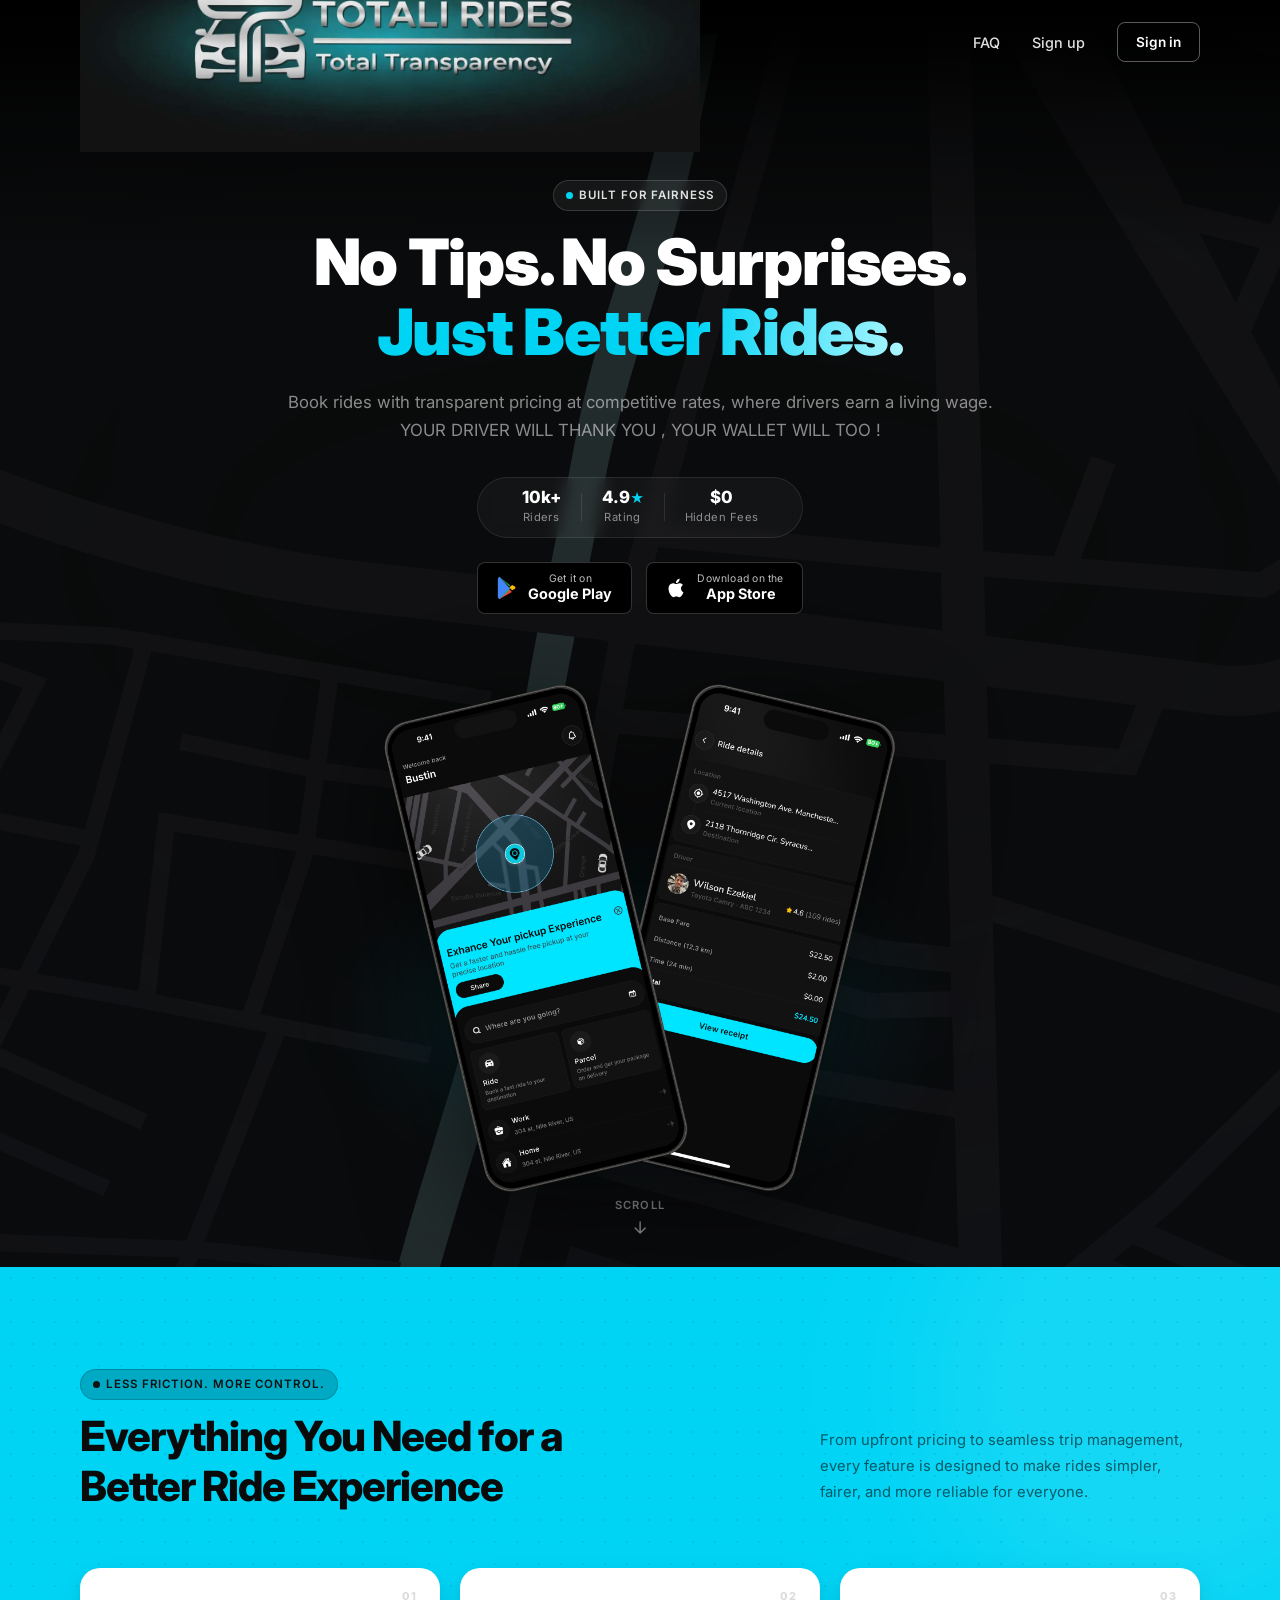
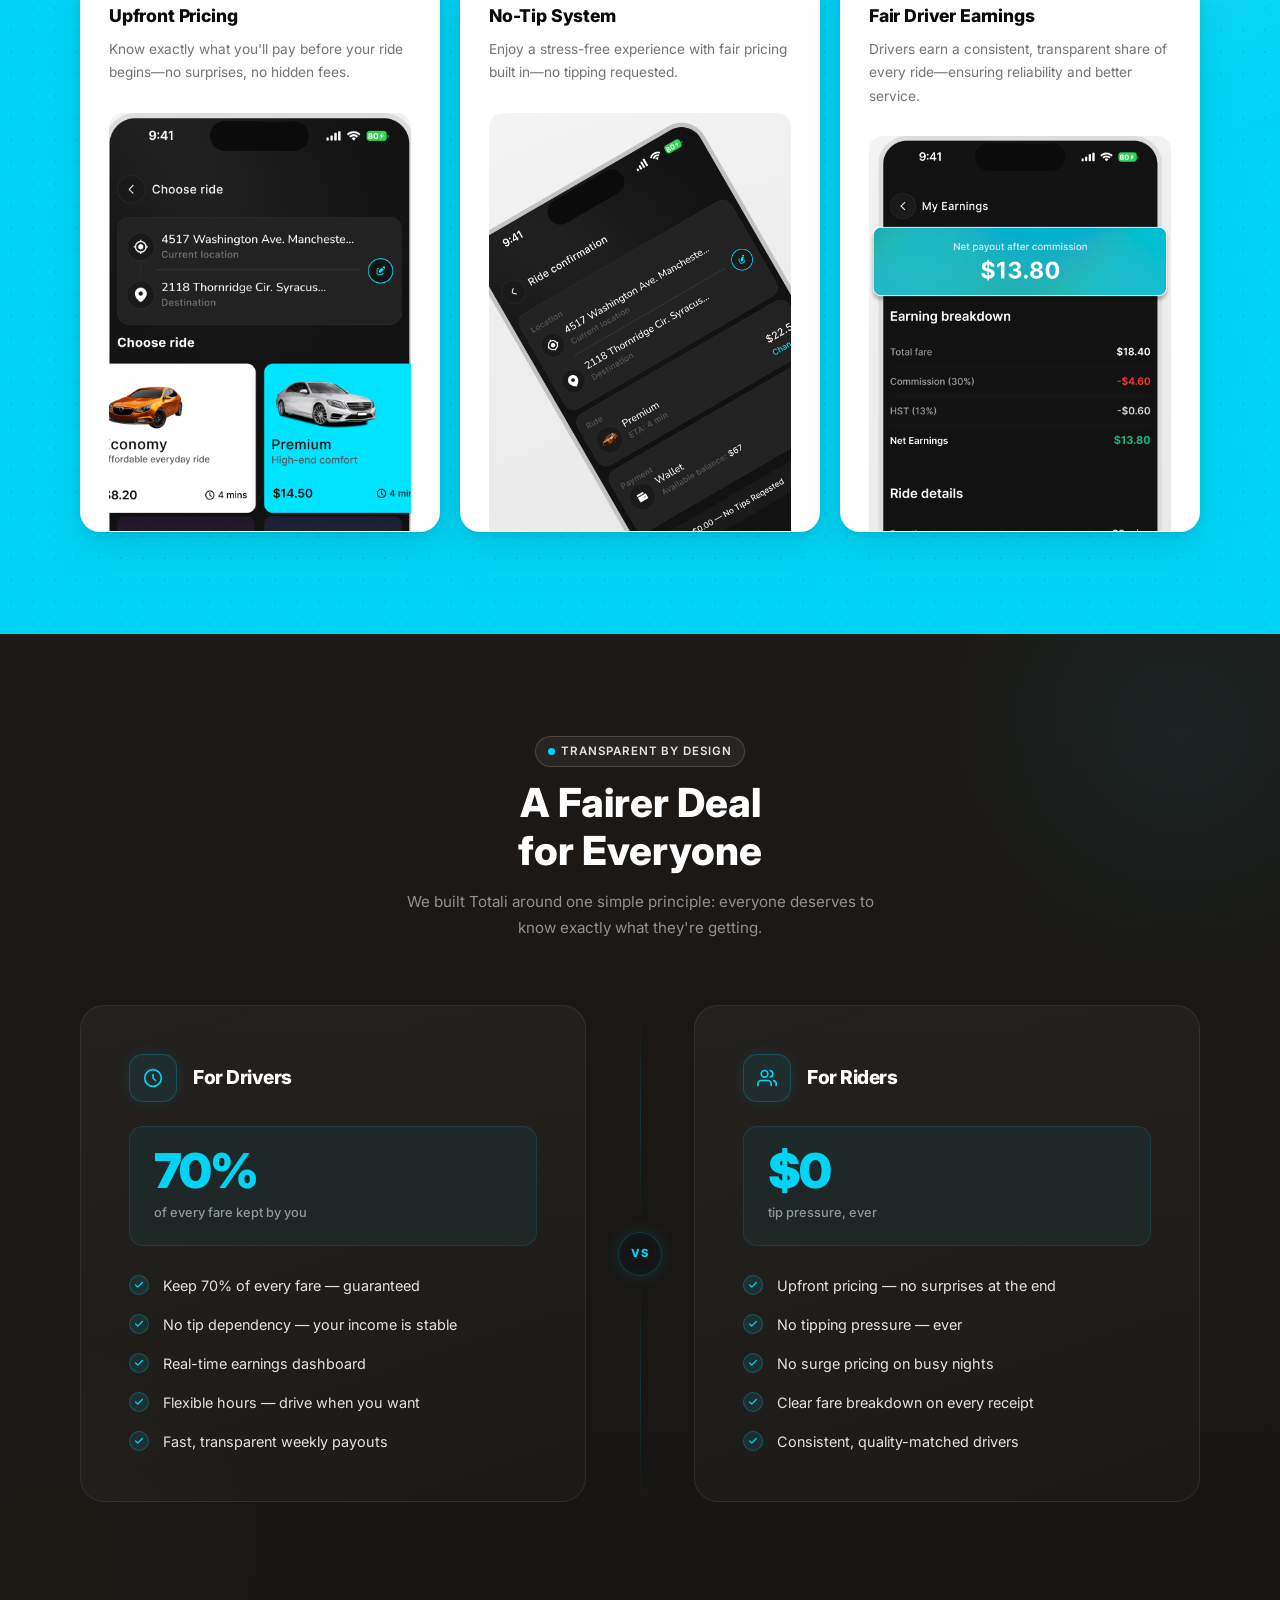
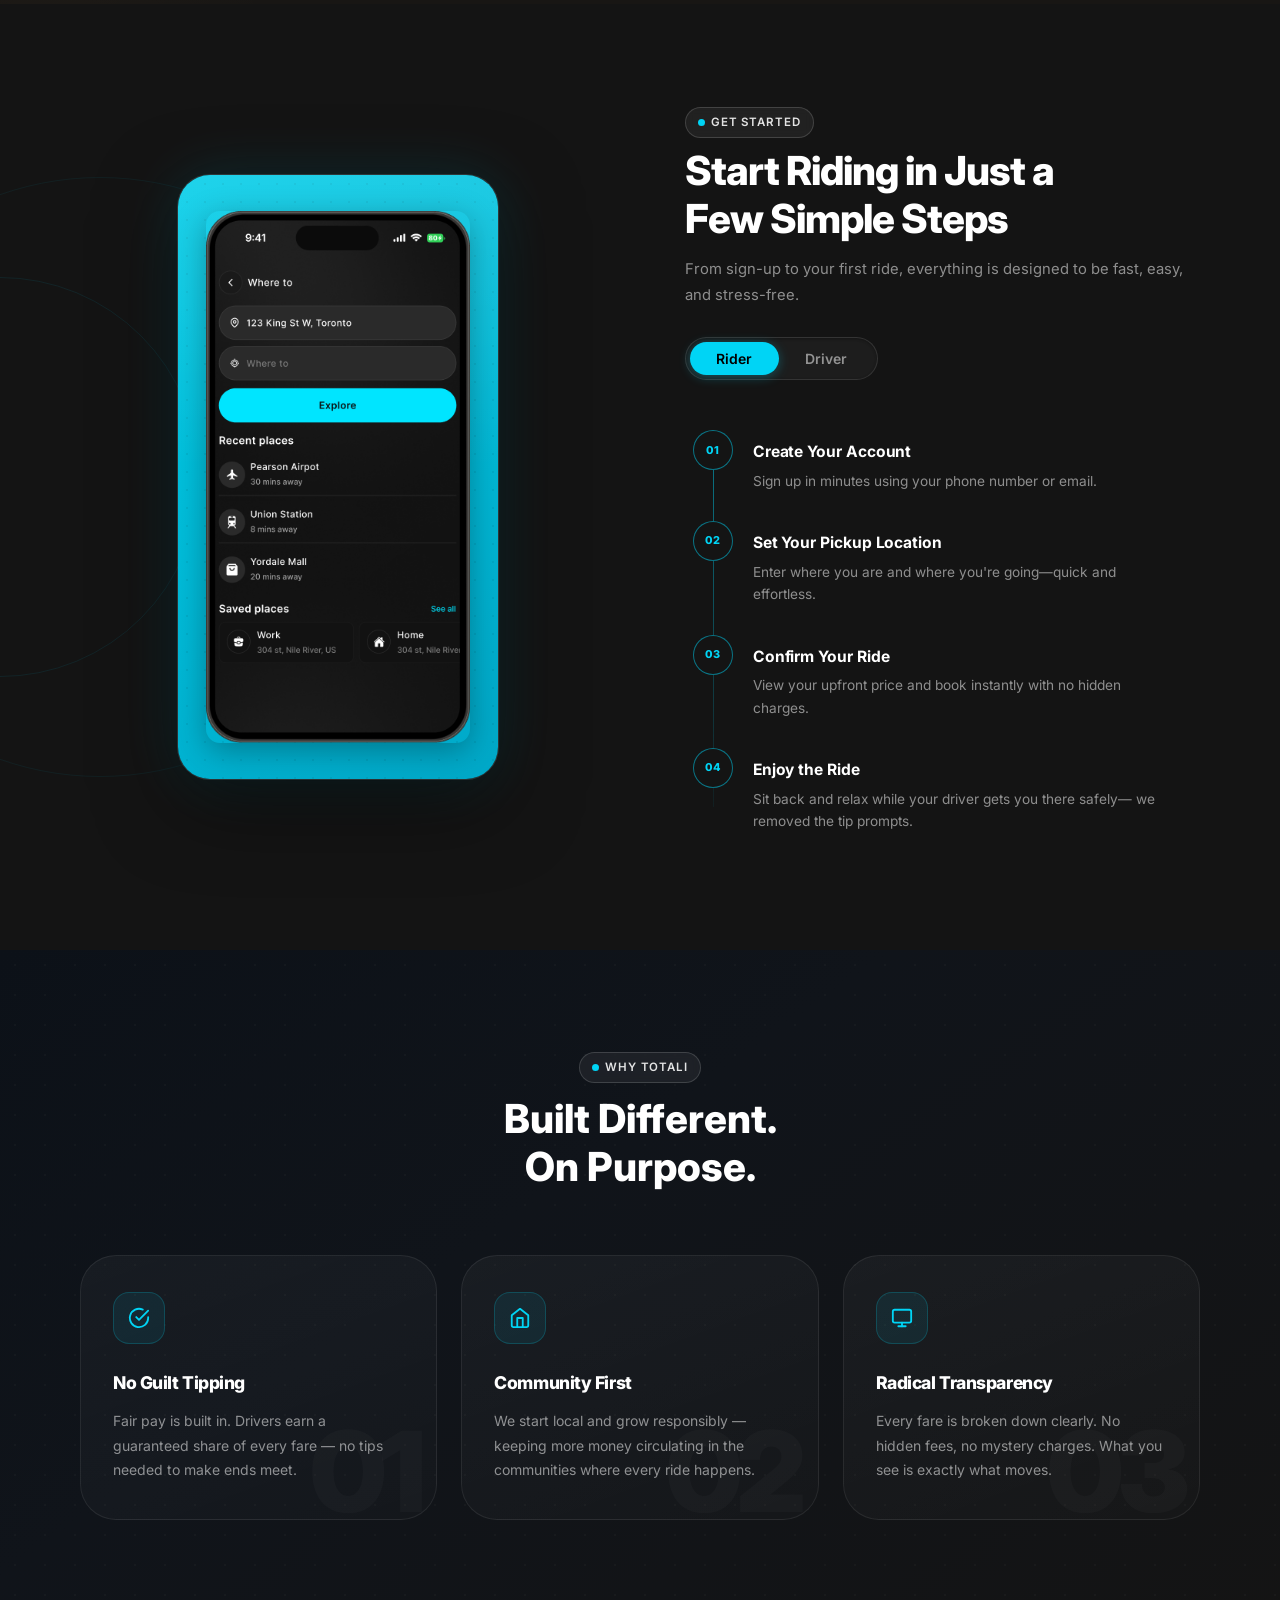
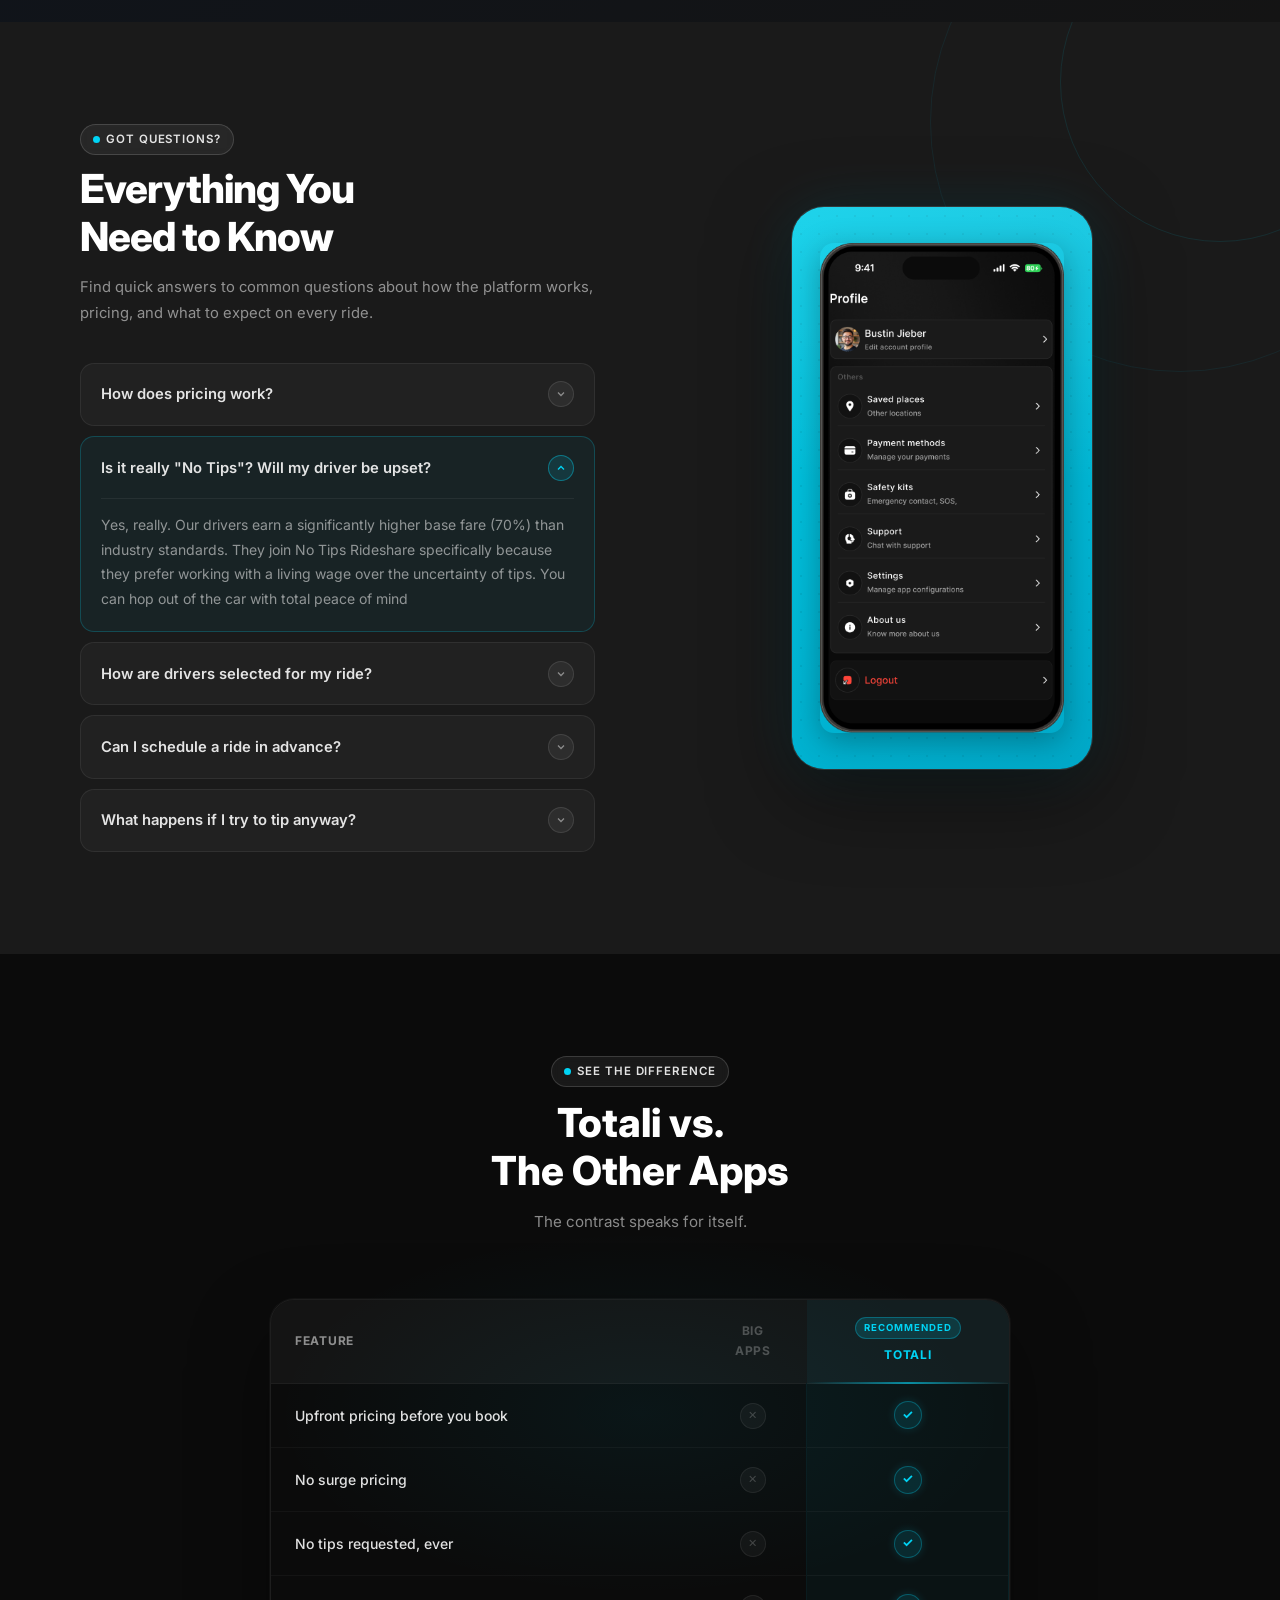
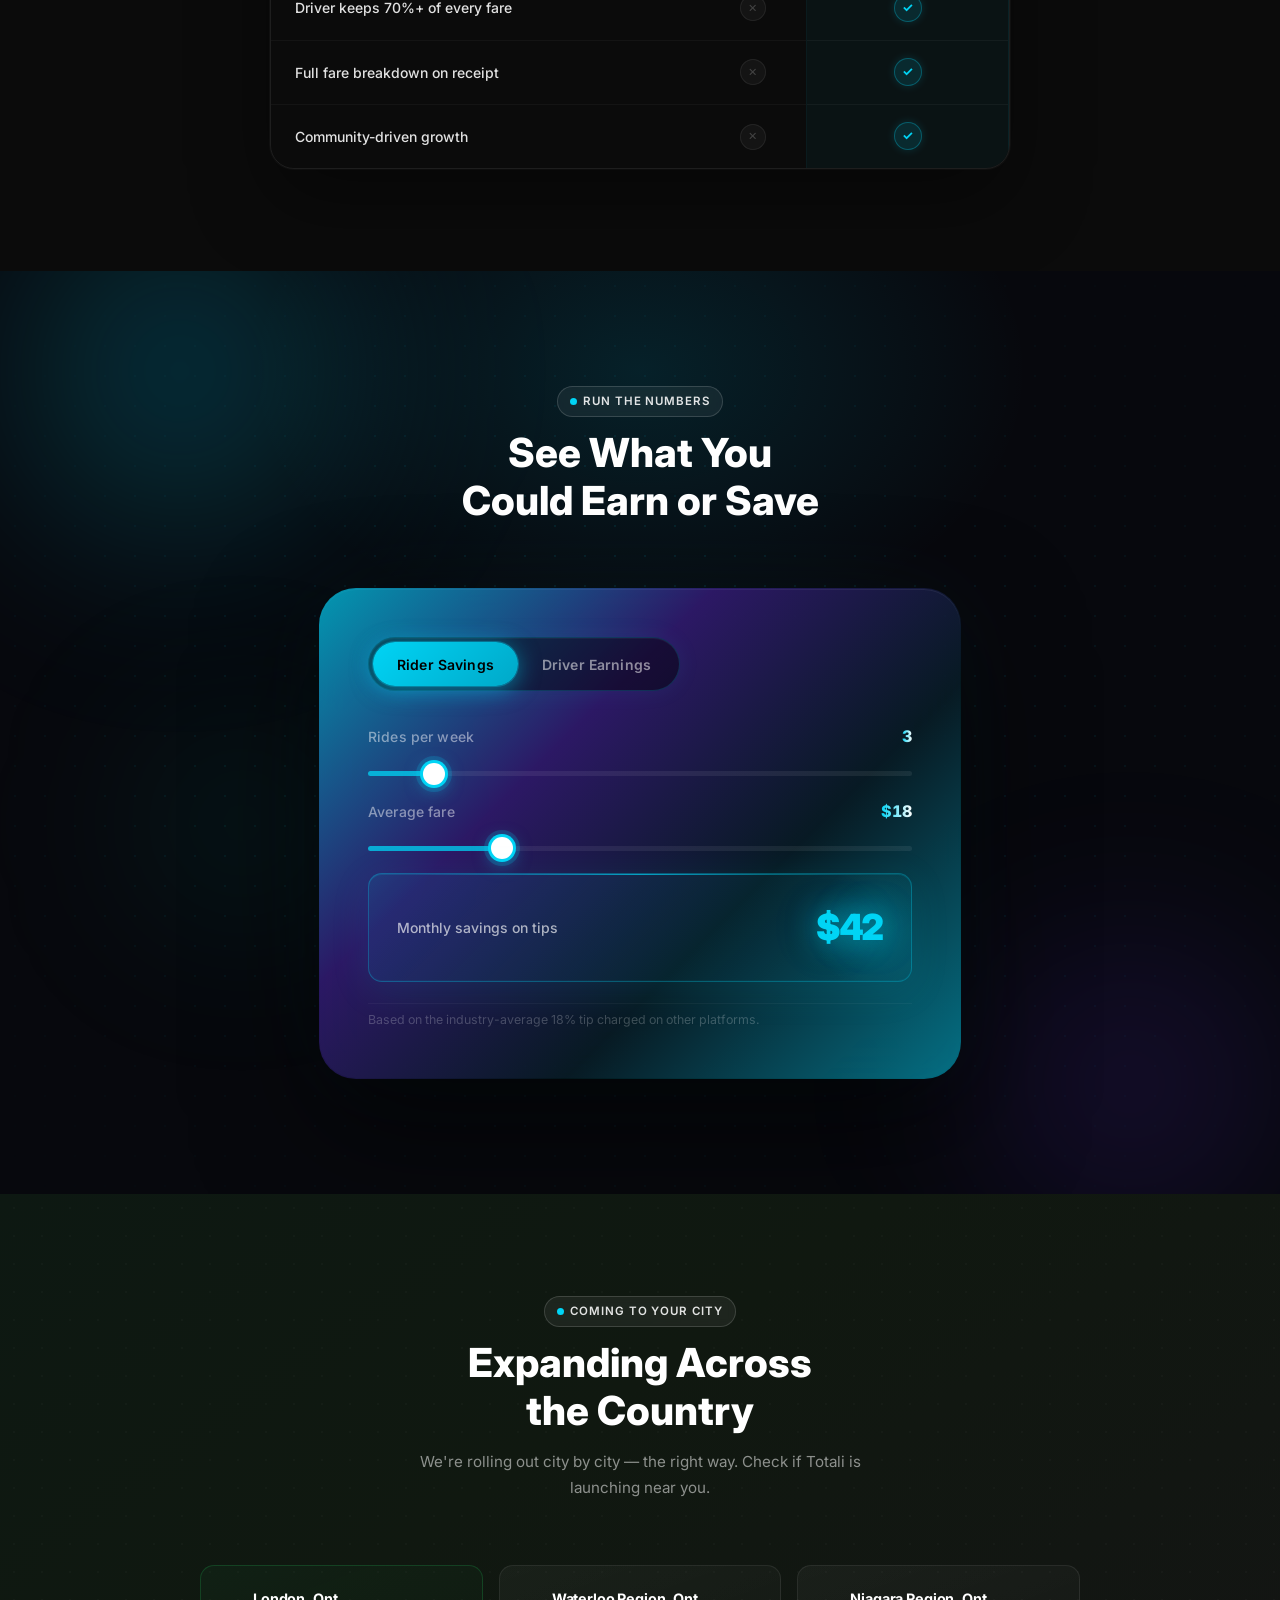
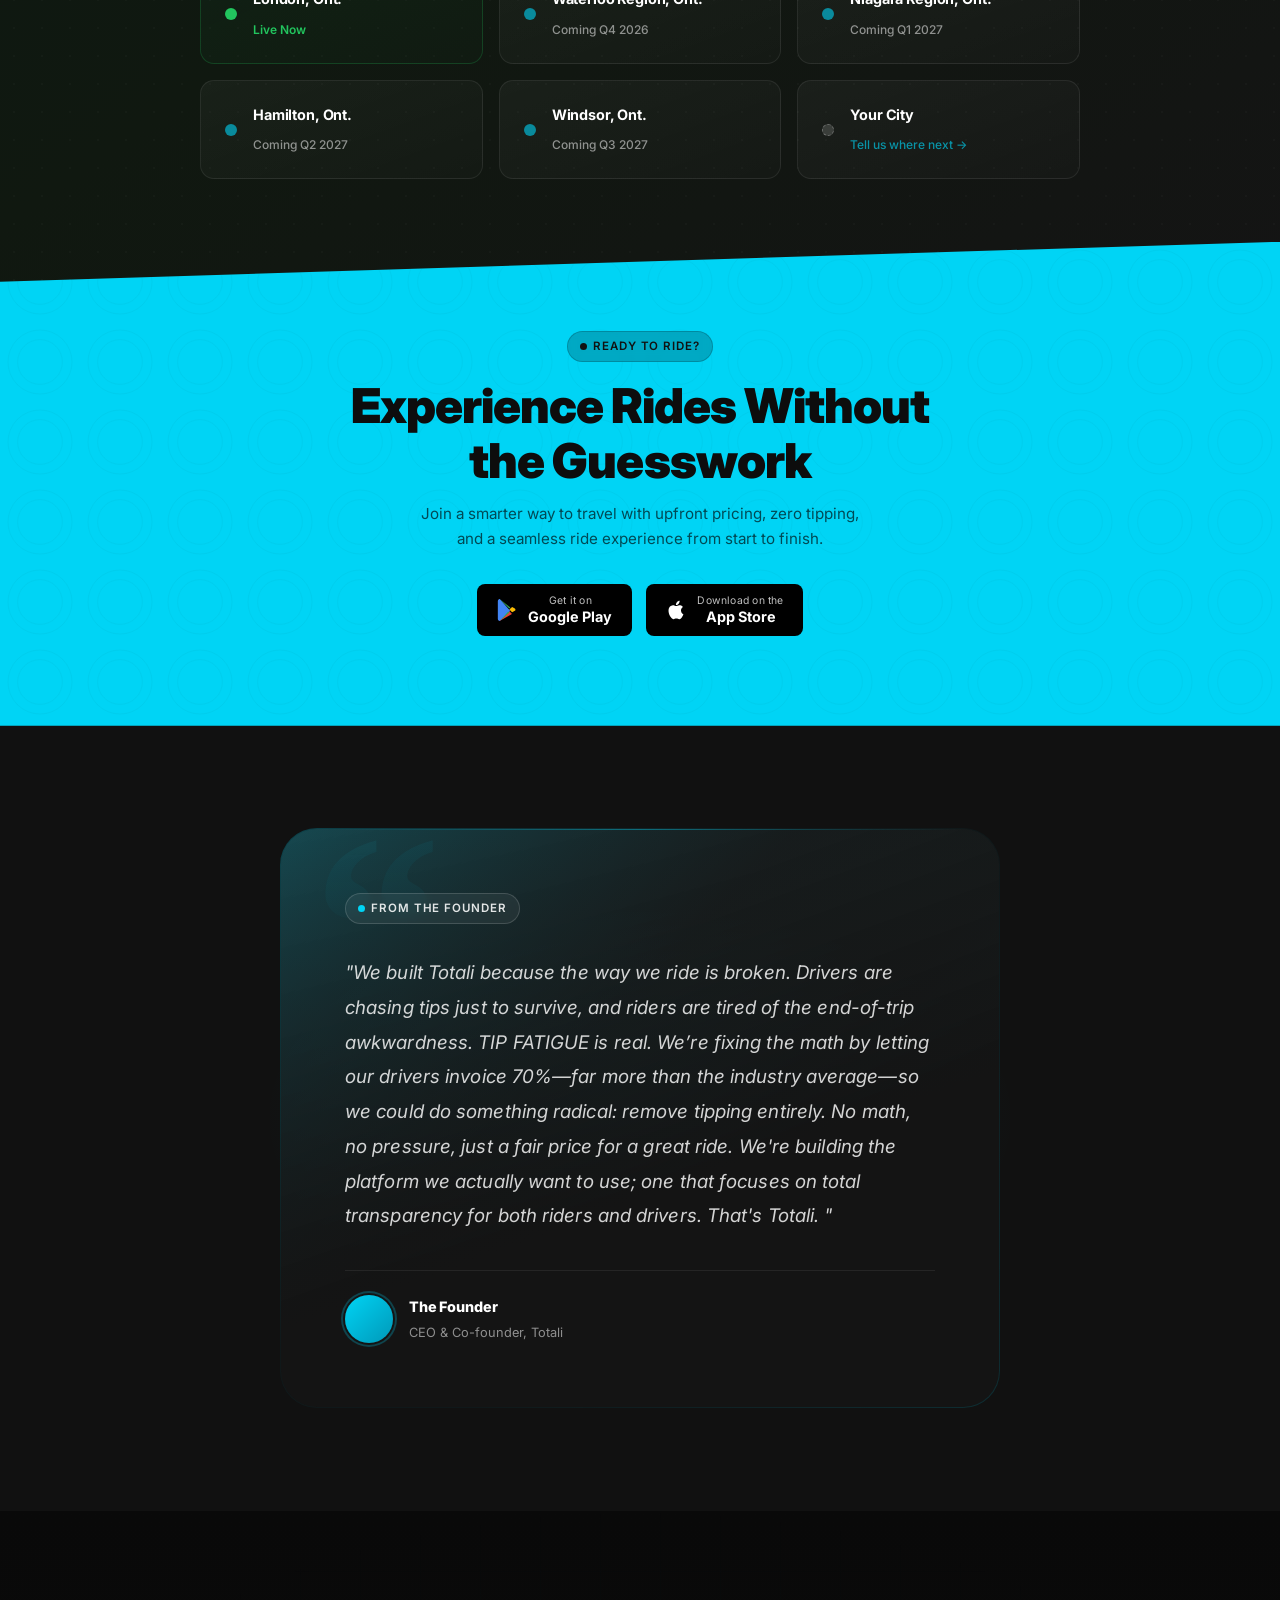
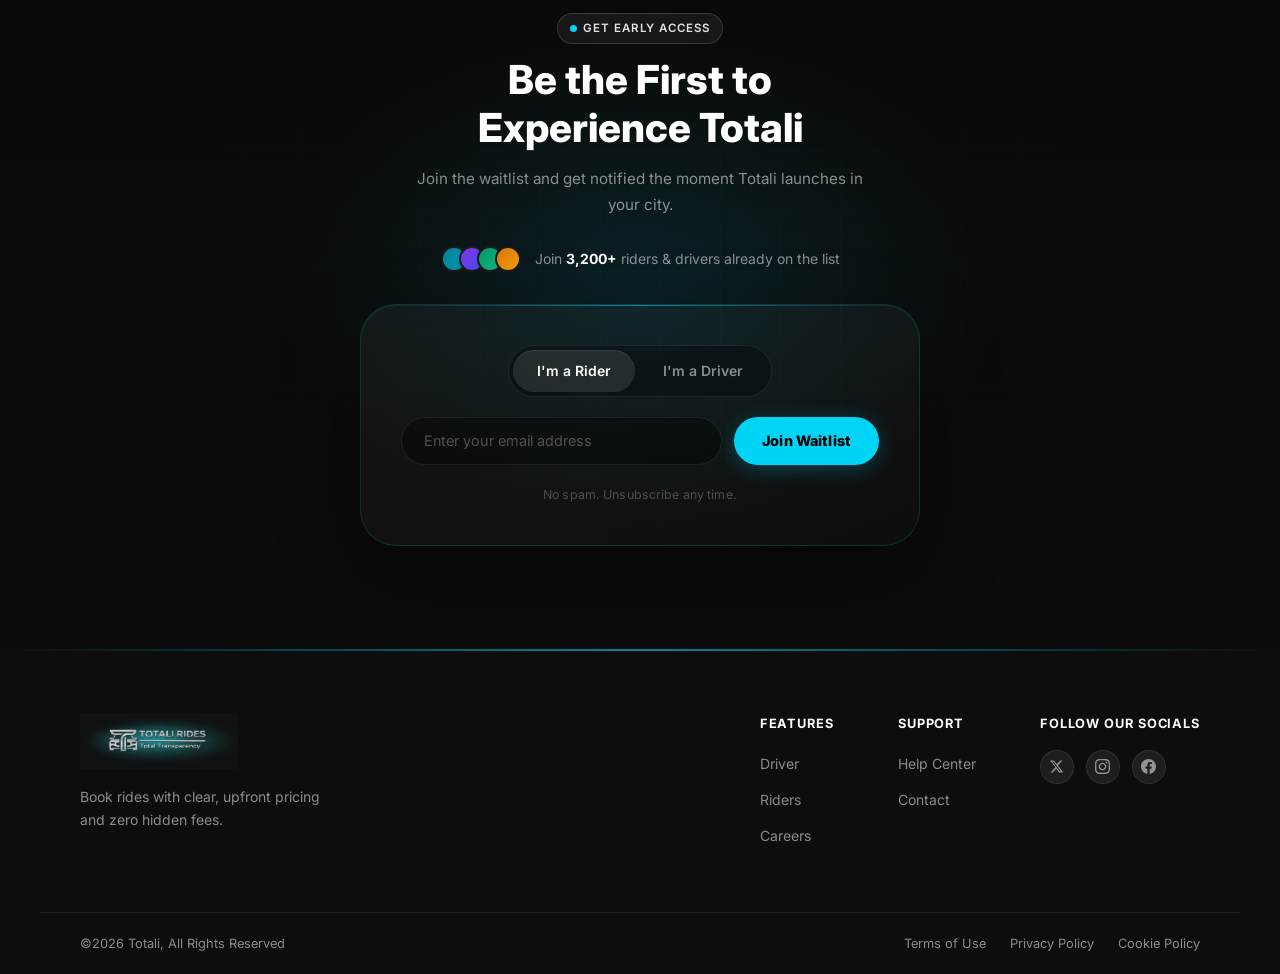
==== index.html @ f91f2357 "Update index.html" ====
<!DOCTYPE html>
<html lang="en">
  <head>
    <meta charset="UTF-8" />
    <meta name="viewport" content="width=device-width, initial-scale=1.0" />
    <title>Totali Rides — No Tips. Fair Earnings. Better Rides.</title>
    <meta name="description" content="Book rides with clear, upfront pricing and zero hidden fees. What you see is exactly what you pay—every single time.  " />

    <!-- AOS Animation Library -->
    <link rel="stylesheet" href="https://unpkg.com/aos@2.3.1/dist/aos.css" />

    <!-- Google Fonts -->
    <link rel="preconnect" href="https://fonts.googleapis.com" />
    <link rel="preconnect" href="https://fonts.gstatic.com" crossorigin />
    <link href="https://fonts.googleapis.com/css2?family=Inter:wght@400;500;600;700;800;900&display=swap" rel="stylesheet" />

    <!-- Stylesheets -->
    <link rel="stylesheet" href="css/style.css" />
    <link rel="stylesheet" href="css/responsive.css" />
  </head>

  <body>


    <!-- ===================== NAVBAR ===================== -->
    <nav class="navbar" id="navbar">
      <div class="container navbar__inner">

        <a href="#" class="navbar__logo">
          <img src="assets/images/logo.png" alt="Totali Rides" class="navbar__logo-img" /> 
        </a>

        <ul class="navbar__links" id="navLinks">
          <li><a href="#faq" class="navbar__link">FAQ</a></li>
          <li><a href="#" class="navbar__link">Sign up</a></li>
          <li><a href="#" class="btn btn--outline btn--sm">Sign in</a></li>
        </ul>

        <button class="navbar__hamburger" id="hamburger" aria-label="Toggle navigation">
          <span></span>
          <span></span>
          <span></span>
        </button>

      </div>
    </nav>

    <!-- ===================== HERO ===================== -->
    <section class="hero" id="home">

      <!-- Figma-exported city map background -->
      <img
        class="hero__map-svg"
        src="assets/images/hero-map.svg"
        alt=""
        aria-hidden="true"
      />

      <div class="container hero__inner">
        <div class="hero__content">
          <span class="badge badge--dot" data-aos="fade-down" data-aos-delay="0">Built for Fairness</span>

          <h1 class="hero__title" data-aos="fade-up" data-aos-delay="100">
            No Tips. No Surprises.
            <span class="text-cyan">Just Better Rides.</span>
          </h1>

          <p class="hero__subtitle" data-aos="fade-up" data-aos-delay="200">
             Book rides with transparent pricing at competitive rates, where drivers earn a living wage.<br />
          YOUR DRIVER WILL THANK YOU , YOUR WALLET WILL TOO !
          </p>

          <!-- Trust stats -->
          <div class="hero__stats" data-aos="fade-up" data-aos-delay="250">
            <div class="hero__stat">
              <span class="hero__stat-value">10k+</span>
              <span class="hero__stat-label">Riders</span>
            </div>
            <span class="hero__stat-divider"></span>
            <div class="hero__stat">
              <span class="hero__stat-value">4.9<span class="hero__stat-star">★</span></span>
              <span class="hero__stat-label">Rating</span>
            </div>
            <span class="hero__stat-divider"></span>
            <div class="hero__stat">
              <span class="hero__stat-value">$0</span>
              <span class="hero__stat-label">Hidden Fees</span>
            </div>
          </div>

          <div class="hero__cta" data-aos="fade-up" data-aos-delay="300">
            <a href="#" class="store-btn store-btn--google" aria-label="Get it on Google Play">
              <svg class="store-btn__icon" viewBox="0 0 24 24" xmlns="http://www.w3.org/2000/svg">
                <path d="M3.18 23.76c.37.21.8.23 1.2.04l13.1-7.57-2.83-2.83z" fill="#EA4335"/>
                <path d="M20.54 10.27l-2.9-1.67-3.14 2.8 3.14 3.13 2.91-1.68c.83-.48.83-1.97-.01-2.58z" fill="#FBBC04"/>
                <path d="M4.38.2C3.98.01 3.55.03 3.18.24 2.45.65 2 1.38 2 2.18v19.64c0 .8.45 1.53 1.18 1.94.37.21.8.23 1.2.04l11.07-11.07z" fill="#4285F4"/>
                <path d="M15.63 9.18L4.38.2 14.5 10.33z" fill="#34A853"/>
                <path d="M4.38 23.8l10.12-9.14-1.13-1.13z" fill="#34A853"/>
              </svg>
              <span>
                <small>Get it on</small>
                <strong>Google Play</strong>
              </span>
            </a>

            <a href="#" class="store-btn store-btn--apple" aria-label="Download on the App Store">
              <svg class="store-btn__icon" viewBox="0 0 24 24" fill="white" xmlns="http://www.w3.org/2000/svg">
                <path d="M18.71 19.5c-.83 1.24-1.71 2.45-3.05 2.47-1.34.03-1.77-.79-3.29-.79-1.53 0-2 .77-3.27.82-1.31.05-2.3-1.32-3.14-2.53C4.25 17 2.94 12.45 4.7 9.39c.87-1.52 2.43-2.48 4.12-2.51 1.28-.02 2.5.87 3.29.87.78 0 2.26-1.07 3.8-.91.65.03 2.47.26 3.64 1.98-.09.06-2.17 1.28-2.15 3.81.03 3.02 2.65 4.03 2.68 4.04-.03.07-.42 1.44-1.38 2.83M13 3.5c.73-.83 1.94-1.46 2.94-1.5.13 1.17-.34 2.35-1.04 3.19-.69.85-1.83 1.51-2.95 1.42-.15-1.15.41-2.35 1.05-3.11z"/>
              </svg>
              <span>
                <small>Download on the</small>
                <strong>App Store</strong>
              </span>
            </a>
          </div>
        </div>

        <!-- Combined phone mockup exported from Figma as one image -->
        <div class="hero__phones" data-aos="fade-up" data-aos-delay="400">
          <!-- Glow orb behind the phones -->
          <div class="hero__phones-glow" aria-hidden="true"></div>
          <img
            src="assets/images/phone-hero-combined.png"
            alt="App screens showing map and ride details"
            class="hero__phones-img"
          />
          <!-- IMAGE NEEDED: Export both phone mockups together as one PNG from Figma
               Recommended export: 2x or 3x for sharp display on retina screens -->
        </div>
      </div>

      <!-- Scroll indicator -->
      <a href="#features" class="hero__scroll" aria-label="Scroll to features">
        <span class="hero__scroll-text">Scroll</span>
        <span class="hero__scroll-arrow">
          <svg width="16" height="16" viewBox="0 0 16 16" fill="none"><path d="M8 3v10M3 9l5 5 5-5" stroke="currentColor" stroke-width="1.5" stroke-linecap="round" stroke-linejoin="round"/></svg>
        </span>
      </a>
    </section>

    <!-- ===================== FEATURES ===================== -->
    <section class="features" id="features">
      <div class="container features__inner">

        <div class="features__header">
          <div class="features__header-left" data-aos="fade-right">
            <span class="badge badge--dark badge--dot">Less Friction. More Control.</span>
            <h2 class="section-title">
              Everything You Need for a<br />Better Ride Experience
            </h2>
          </div>
          <p class="features__header-desc" data-aos="fade-left" data-aos-delay="100">
            From upfront pricing to seamless trip management, every feature is designed to make rides simpler, fairer, and more reliable for everyone.
          </p>
        </div>

        <div class="features__cards">

          <div class="feature-card" data-aos="fade-up" data-aos-delay="0">
            <span class="feature-card__num">01</span>
            <h3 class="feature-card__title">Upfront Pricing</h3>
            <p class="feature-card__desc">
              Know exactly what you'll pay before your ride begins—no surprises, no hidden fees.
            </p>
            <div class="feature-card__img">
              <img src="assets/images/phone-feature-pricing.png" alt="Upfront pricing screen" />
              <!-- IMAGE NEEDED: App screenshot showing ride pricing/fare screen -->
            </div>
          </div>

          <div class="feature-card" data-aos="fade-up" data-aos-delay="150">
            <span class="feature-card__num">02</span>
            <h3 class="feature-card__title">No-Tip System</h3>
            <p class="feature-card__desc">
              Enjoy a stress-free experience with fair pricing built in—no tipping requested.
            </p>
            <div class="feature-card__img">
              <img src="assets/images/phone-feature-notip.png" alt="Ride confirmation screen" />
              <!-- IMAGE NEEDED: App screenshot showing booking/confirmation screen -->
            </div>
          </div>

          <div class="feature-card" data-aos="fade-up" data-aos-delay="300">
            <span class="feature-card__num">03</span>
            <h3 class="feature-card__title">Fair Driver Earnings</h3>
            <p class="feature-card__desc">
              Drivers earn a consistent, transparent share of every ride—ensuring reliability and better service.
            </p>
            <div class="feature-card__img">
              <img src="assets/images/phone-feature-earnings.png" alt="Driver earnings screen" />
              <!-- IMAGE NEEDED: App screenshot showing driver earnings/My Earnings screen -->
            </div>
          </div>

        </div>
      </div>
    </section>

    <!-- ===================== THE FAIR DEAL ===================== -->
    <section class="fair-deal" id="fair-deal">
      <div class="container fair-deal__inner">

        <div class="fair-deal__header" data-aos="fade-up">
          <span class="badge badge--dot">Transparent by Design</span>
          <h2 class="section-title">A Fairer Deal<br />for Everyone</h2>
          <p class="fair-deal__subtitle">
            We built Totali around one simple principle: everyone deserves to know exactly what they're getting.
          </p>
        </div>

        <div class="fair-deal__cols">

          <div class="fair-deal__col" data-aos="fade-right">
            <div class="fair-deal__col-header">
              <span class="fair-deal__icon">
                <svg width="20" height="20" viewBox="0 0 24 24" fill="none" stroke="currentColor" stroke-width="2" stroke-linecap="round" stroke-linejoin="round"><circle cx="12" cy="12" r="10"/><path d="M12 8v4l3 3"/></svg>
              </span>
              <h3 class="fair-deal__col-title">For Drivers</h3>
            </div>
            <div class="fair-deal__stat">
              <span class="fair-deal__stat-num">70%</span>
              <span class="fair-deal__stat-label">of every fare kept by you</span>
            </div>
            <ul class="fair-deal__list">
              <li>Keep 70% of every fare — guaranteed</li>
              <li>No tip dependency — your income is stable</li>
              <li>Real-time earnings dashboard</li>
              <li>Flexible hours — drive when you want</li>
              <li>Fast, transparent weekly payouts</li>
            </ul>
          </div>

          <div class="fair-deal__divider" aria-hidden="true">
            <span class="fair-deal__vs">VS</span>
          </div>

          <div class="fair-deal__col" data-aos="fade-left" data-aos-delay="100">
            <div class="fair-deal__col-header">
              <span class="fair-deal__icon">
                <svg width="20" height="20" viewBox="0 0 24 24" fill="none" stroke="currentColor" stroke-width="2" stroke-linecap="round" stroke-linejoin="round"><path d="M17 21v-2a4 4 0 0 0-4-4H5a4 4 0 0 0-4 4v2"/><circle cx="9" cy="7" r="4"/><path d="M23 21v-2a4 4 0 0 0-3-3.87"/><path d="M16 3.13a4 4 0 0 1 0 7.75"/></svg>
              </span>
              <h3 class="fair-deal__col-title">For Riders</h3>
            </div>
            <div class="fair-deal__stat">
              <span class="fair-deal__stat-num">$0</span>
              <span class="fair-deal__stat-label">tip pressure, ever</span>
            </div>
            <ul class="fair-deal__list">
              <li>Upfront pricing — no surprises at the end</li>
              <li>No tipping pressure — ever</li>
              <li>No surge pricing on busy nights</li>
              <li>Clear fare breakdown on every receipt</li>
              <li>Consistent, quality-matched drivers</li>
            </ul>
          </div>

        </div>
      </div>
    </section>

    <!-- ===================== HOW IT WORKS ===================== -->
    <section class="steps" id="how-it-works">
      <div class="container steps__inner">

        <!-- Phone mockup -->
        <div class="steps__phone" data-aos="fade-right" data-aos-delay="100">
          <div class="steps__phone-frame">
            <img src="assets/images/phone-steps.png" alt="App showing location search screen" />
            <!-- IMAGE NEEDED: App screenshot of the 'Where to?' / location search screen -->
          </div>
        </div>

        <!-- Steps content -->
        <div class="steps__content">
          <span class="badge badge--dot" data-aos="fade-left">Get Started</span>
          <h2 class="section-title" data-aos="fade-left" data-aos-delay="100">
            Start Riding in Just a<br />Few Simple Steps
          </h2>
          <p class="steps__subtitle" data-aos="fade-left" data-aos-delay="150">
            From sign-up to your first ride, everything is designed to be fast, easy, and stress-free.
          </p>

          <!-- Rider / Driver toggle -->
          <div class="steps__toggle" data-aos="fade-left" data-aos-delay="200">
            <button class="steps__toggle-btn active" data-tab="rider">Rider</button>
            <button class="steps__toggle-btn" data-tab="driver">Driver</button>
          </div>

          <!-- Rider Steps -->
          <ol class="steps__list" id="riderSteps" data-aos="fade-left" data-aos-delay="250">
            <li class="step-item">
              <span class="step-item__num">01</span>
              <div>
                <h4 class="step-item__title">Create Your Account</h4>
                <p class="step-item__desc">Sign up in minutes using your phone number or email.</p>
              </div>
            </li>
            <li class="step-item">
              <span class="step-item__num">02</span>
              <div>
                <h4 class="step-item__title">Set Your Pickup Location</h4>
                <p class="step-item__desc">Enter where you are and where you're going—quick and effortless.</p>
              </div>
            </li>
            <li class="step-item">
              <span class="step-item__num">03</span>
              <div>
                <h4 class="step-item__title">Confirm Your Ride</h4>
                <p class="step-item__desc">View your upfront price and book instantly with no hidden charges.</p>
              </div>
            </li>
            <li class="step-item">
              <span class="step-item__num">04</span>
              <div>
                <h4 class="step-item__title">Enjoy the Ride</h4>
                <p class="step-item__desc">Sit back and relax while your driver gets you there safely— we removed the tip prompts.</p>
              </div>
            </li>
          </ol>

          <!-- Driver Steps -->
          <ol class="steps__list hidden" id="driverSteps">
            <li class="step-item">
              <span class="step-item__num">01</span>
              <div>
                <h4 class="step-item__title">Create Your Driver Account</h4>
                <p class="step-item__desc">Register with your details, license, and vehicle information.</p>
              </div>
            </li>
            <li class="step-item">
              <span class="step-item__num">02</span>
              <div>
                <h4 class="step-item__title">Complete Verification</h4>
                <p class="step-item__desc">Pass our background and document check to get approved quickly.</p>
              </div>
            </li>
            <li class="step-item">
              <span class="step-item__num">03</span>
              <div>
                <h4 class="step-item__title">Go Online & Accept Rides</h4>
                <p class="step-item__desc">Toggle online whenever you're ready and start accepting ride requests.</p>
              </div>
            </li>
            <li class="step-item">
              <span class="step-item__num">04</span>
              <div>
                <h4 class="step-item__title">Get Paid Fairly</h4>
                <p class="step-item__desc">Earn a transparent, consistent share of every fare—tracked in real time.</p>
              </div>
            </li>
          </ol>
        </div>

      </div>
    </section>

    <!-- ===================== WHY TOTALI ===================== -->
    <section class="why-us" id="why-us">
      <div class="container why-us__inner">

        <div class="why-us__header" data-aos="fade-up">
          <span class="badge badge--dot">Why Totali</span>
          <h2 class="section-title">Built Different.<br />On Purpose.</h2>
        </div>

        <div class="why-us__cards">

          <div class="why-card" data-aos="fade-up" data-aos-delay="0">
            <div class="why-card__icon">
              <svg width="22" height="22" viewBox="0 0 24 24" fill="none" stroke="currentColor" stroke-width="2" stroke-linecap="round" stroke-linejoin="round"><path d="M22 11.08V12a10 10 0 1 1-5.93-9.14"/><polyline points="22 4 12 14.01 9 11.01"/></svg>
            </div>
            <h3 class="why-card__title">No Guilt Tipping</h3>
            <p class="why-card__desc">Fair pay is built in. Drivers earn a guaranteed share of every fare — no tips needed to make ends meet.</p>
          </div>

          <div class="why-card" data-aos="fade-up" data-aos-delay="100">
            <div class="why-card__icon">
              <svg width="22" height="22" viewBox="0 0 24 24" fill="none" stroke="currentColor" stroke-width="2" stroke-linecap="round" stroke-linejoin="round"><path d="M3 9l9-7 9 7v11a2 2 0 0 1-2 2H5a2 2 0 0 1-2-2z"/><polyline points="9 22 9 12 15 12 15 22"/></svg>
            </div>
            <h3 class="why-card__title">Community First</h3>
            <p class="why-card__desc">We start local and grow responsibly — keeping more money circulating in the communities where every ride happens.</p>
          </div>

          <div class="why-card" data-aos="fade-up" data-aos-delay="200">
            <div class="why-card__icon">
              <svg width="22" height="22" viewBox="0 0 24 24" fill="none" stroke="currentColor" stroke-width="2" stroke-linecap="round" stroke-linejoin="round"><rect x="2" y="3" width="20" height="14" rx="2"/><line x1="8" y1="21" x2="16" y2="21"/><line x1="12" y1="17" x2="12" y2="21"/></svg>
            </div>
            <h3 class="why-card__title">Radical Transparency</h3>
            <p class="why-card__desc">Every fare is broken down clearly. No hidden fees, no mystery charges. What you see is exactly what moves.</p>
          </div>

        </div>
      </div>
    </section>

    <!-- ===================== FAQ ===================== -->
    <section class="faq" id="faq">
      <div class="container faq__inner">

        <!-- FAQ content -->
        <div class="faq__content">
          <span class="badge badge--dot" data-aos="fade-right">Got Questions?</span>
          <h2 class="section-title" data-aos="fade-right" data-aos-delay="100">
            Everything You<br />Need to Know
          </h2>
          <p class="faq__subtitle" data-aos="fade-right" data-aos-delay="150">
            Find quick answers to common questions about how the platform works, pricing, and what to expect on every ride.
          </p>

          <div class="accordion" data-aos="fade-right" data-aos-delay="200">

            <div class="accordion__item">
              <button class="accordion__trigger" aria-expanded="false">
                <span>How does pricing work?</span>
                <span class="accordion__icon"><svg width="12" height="12" viewBox="0 0 24 24" fill="none" stroke="currentColor" stroke-width="2.5"><polyline points="6 9 12 15 18 9"/></svg></span>
              </button>
              <div class="accordion__body">
                <p>You see the full price before you book. The fare is calculated based on distance and time—no surge multipliers, no tips, no surprise charges at the end.</p>
              </div>
            </div>

            <div class="accordion__item">
              <button class="accordion__trigger" aria-expanded="true">
                <span>Is it really "No Tips"? Will my driver be upset?</span>
                <span class="accordion__icon"><svg width="12" height="12" viewBox="0 0 24 24" fill="none" stroke="currentColor" stroke-width="2.5"><polyline points="6 9 12 15 18 9"/></svg></span>
              </button>
              <div class="accordion__body open">
                <p>Yes, really. Our drivers earn a significantly higher base fare (70%) than industry standards. They join No Tips Rideshare specifically because they prefer working with a living wage over the uncertainty of tips. You can hop out of the car with total peace of mind</p>
              </div>
            </div>

            <div class="accordion__item">
              <button class="accordion__trigger" aria-expanded="false">
                <span>How are drivers selected for my ride?</span>
                <span class="accordion__icon"><svg width="12" height="12" viewBox="0 0 24 24" fill="none" stroke="currentColor" stroke-width="2.5"><polyline points="6 9 12 15 18 9"/></svg></span>
              </button>
              <div class="accordion__body">
                <p>Drivers are matched based on proximity, rating, and availability. All drivers go through a thorough background and vehicle verification process before being approved.</p>
              </div>
            </div>

            <div class="accordion__item">
              <button class="accordion__trigger" aria-expanded="false">
                <span>Can I schedule a ride in advance?</span>
                <span class="accordion__icon"><svg width="12" height="12" viewBox="0 0 24 24" fill="none" stroke="currentColor" stroke-width="2.5"><polyline points="6 9 12 15 18 9"/></svg></span>
              </button>
              <div class="accordion__body">
                <p>Yes! You can schedule rides ahead of time from the app. Simply select your pickup time when booking and we'll have a driver ready for you.</p>
              </div>
            </div>

            <div class="accordion__item">
              <button class="accordion__trigger" aria-expanded="false">
                <span>What happens if I try to tip anyway?</span>
                <span class="accordion__icon"><svg width="12" height="12" viewBox="0 0 24 24" fill="none" stroke="currentColor" stroke-width="2.5"><polyline points="6 9 12 15 18 9"/></svg></span>
              </button>
              <div class="accordion__body">
                <p>Our app does not contain a "Tip" screen or prompt. While we can't stop you from being kind, our mission is to remove that financial burden from the rider. The best way to "tip" your driver is to give them a 5-star rating and tell your friends about us!</p>
              </div>
            </div>

          </div>
        </div>

        <!-- Phone mockup -->
        <div class="faq__phone" data-aos="fade-left" data-aos-delay="200">
          <div class="faq__phone-frame">
            <img src="assets/images/phone-faq-profile.png" alt="App profile screen" />
            <!-- IMAGE NEEDED: App screenshot of the Profile screen showing menu items -->
          </div>
        </div>

      </div>
    </section>

    <!-- ===================== COMPARISON TABLE ===================== -->
    <section class="comparison" id="comparison">
      <div class="container comparison__inner">

        <div class="comparison__header" data-aos="fade-up">
          <span class="badge badge--dot">See the Difference</span>
          <h2 class="section-title">Totali vs.<br />The Other Apps</h2>
          <p class="comparison__subtitle">The contrast speaks for itself.</p>
        </div>

        <div class="comparison__table-wrap" data-aos="fade-up" data-aos-delay="100">
          <table class="comparison__table">
            <thead>
              <tr>
                <th>Feature</th>
                <th class="comparison__th--other">Big Apps</th>
                <th class="comparison__th--us">
                  <span class="comparison__best">Recommended</span>
                  Totali
                </th>
              </tr>
            </thead>
            <tbody>
              <tr>
                <td>Upfront pricing before you book</td>
                <td><span class="comparison__x"></span></td>
                <td class="comparison__td--us"><span class="comparison__check"></span></td>
              </tr>
              <tr>
                <td>No surge pricing</td>
                <td><span class="comparison__x"></span></td>
                <td class="comparison__td--us"><span class="comparison__check"></span></td>
              </tr>
              <tr>
                <td>No tips requested, ever</td>
                <td><span class="comparison__x"></span></td>
                <td class="comparison__td--us"><span class="comparison__check"></span></td>
              </tr>
              <tr>
                <td>Driver keeps 70%+ of every fare</td>
                <td><span class="comparison__x"></span></td>
                <td class="comparison__td--us"><span class="comparison__check"></span></td>
              </tr>
              <tr>
                <td>Full fare breakdown on receipt</td>
                <td><span class="comparison__x"></span></td>
                <td class="comparison__td--us"><span class="comparison__check"></span></td>
              </tr>
              <tr>
                <td>Community-driven growth</td>
                <td><span class="comparison__x"></span></td>
                <td class="comparison__td--us"><span class="comparison__check"></span></td>
              </tr>
            </tbody>
          </table>
        </div>

      </div>
    </section>

    <!-- ===================== EARNINGS CALCULATOR ===================== -->
    <section class="calculator" id="calculator">

      <!-- Atmospheric background -->
      <div class="calculator__bg" aria-hidden="true">
        <div class="calculator__orb calculator__orb--1"></div>
        <div class="calculator__orb calculator__orb--2"></div>
        <div class="calculator__orb calculator__orb--3"></div>
      </div>

      <div class="container calculator__inner">

        <div class="calculator__header" data-aos="fade-up">
          <span class="badge badge--dot">Run the Numbers</span>
          <h2 class="section-title">See What You<br />Could Earn or Save</h2>
        </div>

        <div class="calculator__card" data-aos="fade-up" data-aos-delay="100">
          <div class="calculator__toggle">
            <button class="calculator__tab active" data-calc="rider">Rider Savings</button>
            <button class="calculator__tab" data-calc="driver">Driver Earnings</button>
          </div>

          <!-- Rider panel -->
          <div class="calculator__panel" id="calcRider">
            <p class="calculator__label">Rides per week <span class="calculator__val" id="riderRides">3</span></p>
            <input type="range" class="calculator__slider" id="riderSlider" min="1" max="20" value="3" aria-label="Rides per week" />
            <p class="calculator__label">Average fare <span class="calculator__val" id="riderFare">$18</span></p>
            <input type="range" class="calculator__slider" id="riderFareSlider" min="5" max="60" value="18" aria-label="Average fare" />
            <div class="calculator__result">
              <span class="calculator__result-label">Monthly savings on tips</span>
              <span class="calculator__result-value" id="riderResult">$42</span>
            </div>
            <p class="calculator__note">Based on the industry-average 18% tip charged on other platforms.</p>
          </div>

          <!-- Driver panel -->
          <div class="calculator__panel hidden" id="calcDriver">
            <p class="calculator__label">Hours per week <span class="calculator__val" id="driverHours">20</span></p>
            <input type="range" class="calculator__slider" id="driverSlider" min="5" max="60" value="20" aria-label="Hours per week" />
            <p class="calculator__label">Average fare <span class="calculator__val" id="driverFare">$22</span></p>
            <input type="range" class="calculator__slider" id="driverFareSlider" min="10" max="80" value="22" aria-label="Average fare" />

            <!-- Payout split bar -->
            <div class="calculator__split" aria-hidden="true">
              <div class="calculator__split-bar">
                <div class="calculator__split-fill" style="width:70%">
                  <span>You 70%</span>
                </div>
                <div class="calculator__split-platform">
                  <span>Platform 30%</span>
                </div>
              </div>
            </div>

            <!-- Totali result -->
            <div class="calculator__result">
              <span class="calculator__result-label">Totali monthly earnings &mdash; <strong class="calculator__highlight">44% More Money</strong></span>
              <span class="calculator__result-value" id="driverResult">$3,311</span>
            </div>

            <!-- Comparison mini-chart -->
            <div class="calculator__compare" id="calcCompare">
              <div class="calculator__compare-row">
                <span class="calculator__compare-lbl calculator__compare-lbl--totali">Totali</span>
                <div class="calculator__compare-track">
                  <div class="calculator__compare-bar calculator__compare-bar--totali" style="width:100%"></div>
                </div>
              </div>
              <div class="calculator__compare-row">
                <span class="calculator__compare-lbl calculator__compare-lbl--bigapps">Big Apps</span>
                <div class="calculator__compare-track">
                  <div class="calculator__compare-bar calculator__compare-bar--bigapps" id="bigappsBar" style="width:69.5%"></div>
                </div>
              </div>
            </div>

            <!-- Big Apps result -->
            <div class="calculator__result calculator__result--bigapps">
              <span class="calculator__result-label">BIG APPS average 43% PAYOUT</span>
              <span class="calculator__result-value calculator__result-value--bigapps" id="bigAppsResult">$2,301</span>
            </div>

            <p class="calculator__note">Estimates based on ~2.5 rides/hour. Totali pays drivers 70%; big-app average is ~43%.</p>
          </div>
        </div>

      </div>
    </section>

    <!-- ===================== EXPANSION ROADMAP ===================== -->
    <section class="roadmap" id="roadmap">
      <div class="container roadmap__inner">

        <div class="roadmap__header" data-aos="fade-up">
          <span class="badge badge--dot">Coming to Your City</span>
          <h2 class="section-title">Expanding Across<br />the Country</h2>
          <p class="roadmap__subtitle">We're rolling out city by city — the right way. Check if Totali is launching near you.</p>
        </div>

        <div class="roadmap__cities" data-aos="fade-up" data-aos-delay="100">

          <div class="roadmap__city roadmap__city--live">
            <span class="roadmap__city-dot"></span>
            <div>
              <h4 class="roadmap__city-name">London, Ont.</h4>
              <span class="roadmap__city-status">Live Now</span>
            </div>
          </div>

          <div class="roadmap__city roadmap__city--soon">
            <span class="roadmap__city-dot"></span>
            <div>
              <h4 class="roadmap__city-name">Waterloo Region, Ont.</h4>
              <span class="roadmap__city-status">Coming Q4 2026</span>
            </div>
          </div>

          <div class="roadmap__city roadmap__city--soon">
            <span class="roadmap__city-dot"></span>
            <div>
              <h4 class="roadmap__city-name">Niagara Region, Ont.</h4>
              <span class="roadmap__city-status">Coming Q1 2027</span>
            </div>
          </div>

          <div class="roadmap__city roadmap__city--soon">
            <span class="roadmap__city-dot"></span>
            <div>
              <h4 class="roadmap__city-name">Hamilton, Ont.</h4>
              <span class="roadmap__city-status">Coming Q2 2027</span>
            </div>
          </div>

          <div class="roadmap__city roadmap__city--soon">
            <span class="roadmap__city-dot"></span>
            <div>
              <h4 class="roadmap__city-name">Windsor, Ont.</h4>
              <span class="roadmap__city-status">Coming Q3 2027</span>
            </div>
          </div>

          <div class="roadmap__city roadmap__city--tbd">
            <span class="roadmap__city-dot"></span>
            <div>
              <h4 class="roadmap__city-name">Your City</h4>
              <span class="roadmap__city-status">Tell us where next →</span>
            </div>
          </div>

        </div>
      </div>
    </section>

    <!-- ===================== CTA ===================== -->
    <section class="cta">
      <div class="container cta__inner" data-aos="zoom-in">
        <span class="badge badge--dark badge--dot">Ready to Ride?</span>
        <h2 class="cta__title">
          Experience Rides Without<br />the Guesswork
        </h2>
        <p class="cta__subtitle">
          Join a smarter way to travel with upfront pricing, zero tipping, and a seamless ride experience from start to finish.
        </p>
        <div class="cta__btns">
          <a href="#" class="store-btn store-btn--google" aria-label="Get it on Google Play">
            <svg class="store-btn__icon" viewBox="0 0 24 24" xmlns="http://www.w3.org/2000/svg">
                <path d="M3.18 23.76c.37.21.8.23 1.2.04l13.1-7.57-2.83-2.83z" fill="#EA4335"/>
                <path d="M20.54 10.27l-2.9-1.67-3.14 2.8 3.14 3.13 2.91-1.68c.83-.48.83-1.97-.01-2.58z" fill="#FBBC04"/>
                <path d="M4.38.2C3.98.01 3.55.03 3.18.24 2.45.65 2 1.38 2 2.18v19.64c0 .8.45 1.53 1.18 1.94.37.21.8.23 1.2.04l11.07-11.07z" fill="#4285F4"/>
                <path d="M15.63 9.18L4.38.2 14.5 10.33z" fill="#34A853"/>
                <path d="M4.38 23.8l10.12-9.14-1.13-1.13z" fill="#34A853"/>
              </svg>
            <span>
              <small>Get it on</small>
              <strong>Google Play</strong>
            </span>
          </a>
          <a href="#" class="store-btn store-btn--apple" aria-label="Download on the App Store">
            <svg class="store-btn__icon" viewBox="0 0 24 24" fill="white" xmlns="http://www.w3.org/2000/svg">
                <path d="M18.71 19.5c-.83 1.24-1.71 2.45-3.05 2.47-1.34.03-1.77-.79-3.29-.79-1.53 0-2 .77-3.27.82-1.31.05-2.3-1.32-3.14-2.53C4.25 17 2.94 12.45 4.7 9.39c.87-1.52 2.43-2.48 4.12-2.51 1.28-.02 2.5.87 3.29.87.78 0 2.26-1.07 3.8-.91.65.03 2.47.26 3.64 1.98-.09.06-2.17 1.28-2.15 3.81.03 3.02 2.65 4.03 2.68 4.04-.03.07-.42 1.44-1.38 2.83M13 3.5c.73-.83 1.94-1.46 2.94-1.5.13 1.17-.34 2.35-1.04 3.19-.69.85-1.83 1.51-2.95 1.42-.15-1.15.41-2.35 1.05-3.11z"/>
              </svg>
            <span>
              <small>Download on the</small>
              <strong>App Store</strong>
            </span>
          </a>
        </div>
      </div>
    </section>

    <!-- ===================== FOUNDER'S LETTER ===================== -->
    <section class="founder" id="founder">
      <div class="container founder__inner">
        <div class="founder__card-wrap" data-aos="fade-up">
        <div class="founder__card">
          <span class="badge badge--dot">From the Founder</span>
          <blockquote class="founder__quote">
            "We built Totali because the way we ride is broken. Drivers are chasing tips just to survive, and riders are tired of the end-of-trip awkwardness. TIP FATIGUE is real. We’re fixing the math by letting our drivers invoice 70%—far more than the industry average—so we could do something radical: remove tipping entirely. No math, no pressure, just a fair price for a great ride. We're building the platform we actually want to use; one that focuses on total transparency for both riders and drivers. That's Totali. "
          </blockquote>
          <div class="founder__sig">
            <div class="founder__sig-avatar" aria-hidden="true"></div>
            <div>
              <p class="founder__sig-name">The Founder</p>
              <p class="founder__sig-role">CEO &amp; Co-founder, Totali</p>
            </div>
          </div>
        </div>
        </div>
      </div>
    </section>

    <!-- ===================== WAITLIST ===================== -->
    <section class="waitlist" id="waitlist">
      <div class="container waitlist__inner">

        <div class="waitlist__header" data-aos="fade-up">
          <span class="badge badge--dot">Get Early Access</span>
          <h2 class="section-title">Be the First to<br />Experience Totali</h2>
          <p class="waitlist__subtitle">Join the waitlist and get notified the moment Totali launches in your city.</p>
        </div>

        <div class="waitlist__proof" data-aos="fade-up" data-aos-delay="80">
          <div class="waitlist__proof-dots">
            <span></span><span></span><span></span><span></span>
          </div>
          <p>Join <strong>3,200+</strong> riders &amp; drivers already on the list</p>
        </div>

        <form class="waitlist__form" id="waitlistForm" novalidate data-aos="fade-up" data-aos-delay="100">
          <div class="waitlist__role-toggle">
            <button type="button" class="waitlist__role-btn active" data-role="rider">I'm a Rider</button>
            <button type="button" class="waitlist__role-btn" data-role="driver">I'm a Driver</button>
          </div>
          <div class="waitlist__fields">
            <input type="email" class="waitlist__input" placeholder="Enter your email address" required />
            <button type="submit" class="waitlist__submit">Join Waitlist</button>
          </div>
          <p class="waitlist__note">No spam. Unsubscribe any time.</p>
        </form>

      </div>
    </section>

    <!-- ===================== FOOTER ===================== -->
    <footer class="footer">
      <div class="container footer__top">

        <div class="footer__brand">
          <a href="#" class="footer__logo">
            <img src="assets/images/logo.png" alt="Totali Rides" class="footer__logo-img" />
          </a>
          <p class="footer__brand-desc">
            Book rides with clear, upfront pricing and zero hidden fees.
          </p>
        </div>

        <nav class="footer__nav">
          <div class="footer__col">
            <h5 class="footer__col-title">Features</h5>
            <ul>
              <li><a href="#">Driver</a></li>
              <li><a href="#">Riders</a></li>
              <li><a href="#">Careers</a></li>
            </ul>
          </div>
          <div class="footer__col">
            <h5 class="footer__col-title">Support</h5>
            <ul>
              <li><a href="#">Help Center</a></li>
              <li><a href="#">Contact</a></li>
            </ul>
          </div>
          <div class="footer__col">
            <h5 class="footer__col-title">Follow our Socials</h5>
            <div class="footer__socials">
              <!-- REPLACE: Update href values with actual social media URLs -->
              <a href="#" class="footer__social-link" aria-label="Twitter/X">
                <svg viewBox="0 0 24 24" fill="currentColor"><path d="M18.244 2.25h3.308l-7.227 8.26 8.502 11.24H16.17l-4.714-6.231-5.401 6.231H2.741l7.73-8.835L1.254 2.25H8.08l4.259 5.63zm-1.161 17.52h1.833L7.084 4.126H5.117z"/></svg>
              </a>
              <a href="#" class="footer__social-link" aria-label="Instagram">
                <svg viewBox="0 0 24 24" fill="currentColor"><path d="M12 2.163c3.204 0 3.584.012 4.85.07 3.252.148 4.771 1.691 4.919 4.919.058 1.265.069 1.645.069 4.849 0 3.205-.012 3.584-.069 4.849-.149 3.225-1.664 4.771-4.919 4.919-1.266.058-1.644.07-4.85.07-3.204 0-3.584-.012-4.849-.07-3.26-.149-4.771-1.699-4.919-4.92-.058-1.265-.07-1.644-.07-4.849 0-3.204.013-3.583.07-4.849.149-3.227 1.664-4.771 4.919-4.919 1.266-.057 1.645-.069 4.849-.069zm0-2.163c-3.259 0-3.667.014-4.947.072-4.358.2-6.78 2.618-6.98 6.98-.059 1.281-.073 1.689-.073 4.948 0 3.259.014 3.668.072 4.948.2 4.358 2.618 6.78 6.98 6.98 1.281.058 1.689.072 4.948.072 3.259 0 3.668-.014 4.948-.072 4.354-.2 6.782-2.618 6.979-6.98.059-1.28.073-1.689.073-4.948 0-3.259-.014-3.667-.072-4.947-.196-4.354-2.617-6.78-6.979-6.98-1.281-.059-1.69-.073-4.949-.073zm0 5.838c-3.403 0-6.162 2.759-6.162 6.162s2.759 6.163 6.162 6.163 6.162-2.759 6.162-6.163c0-3.403-2.759-6.162-6.162-6.162zm0 10.162c-2.209 0-4-1.79-4-4 0-2.209 1.791-4 4-4s4 1.791 4 4c0 2.21-1.791 4-4 4zm6.406-11.845c-.796 0-1.441.645-1.441 1.44s.645 1.44 1.441 1.44c.795 0 1.439-.645 1.439-1.44s-.644-1.44-1.439-1.44z"/></svg>
              </a>
              <a href="#" class="footer__social-link" aria-label="Facebook">
                <svg viewBox="0 0 24 24" fill="currentColor"><path d="M24 12.073c0-6.627-5.373-12-12-12s-12 5.373-12 12c0 5.99 4.388 10.954 10.125 11.854v-8.385H7.078v-3.47h3.047V9.43c0-3.007 1.792-4.669 4.533-4.669 1.312 0 2.686.235 2.686.235v2.953H15.83c-1.491 0-1.956.925-1.956 1.874v2.25h3.328l-.532 3.47h-2.796v8.385C19.612 23.027 24 18.062 24 12.073z"/></svg>
              </a>
            </div>
          </div>
        </nav>

      </div>

      <div class="container footer__bottom">
        <p class="footer__copy">&copy;2026 Totali, All Rights Reserved</p>
        <div class="footer__legal">
          <a href="#">Terms of Use</a>
          <a href="#">Privacy Policy</a>
          <a href="#">Cookie Policy</a>
        </div>
      </div>
    </footer>

    <!-- AOS JS -->
    <script src="https://unpkg.com/aos@2.3.1/dist/aos.js"></script>
    <!-- Main JS -->
    <script src="js/main.js"></script>
  </body>
</html>
---- css/style.css ----
/* ============================================================
   No Tips Ride Share — Main Stylesheet
   Author: Dev Team
   Structure:
     1. CSS Variables & Reset
     2. Utility Classes
     3. Navbar
     4. Hero
     5. Features
     6. Steps (How It Works)
     7. FAQ
     8. CTA
     9. Footer
   ============================================================ */

/* ============================================================
   1. CSS VARIABLES & RESET
   ============================================================ */
:root {
  --color-bg:          #141414;
  --color-bg-alt:      #1a1a1a;
  --color-surface:     #1e1e1e;
  --color-border:      rgba(255, 255, 255, 0.08);
  --color-cyan:        #00D4F5;
  --color-cyan-dark:   #00b8d4;
  --color-cyan-light:  #e0faff;
  --color-white:       #ffffff;
  --color-text:        rgba(255, 255, 255, 0.88);
  --color-muted:       rgba(255, 255, 255, 0.52);
  --color-feature-bg: #00D4F5;

  --font-sans:  'Inter', system-ui, -apple-system, sans-serif;

  --radius-sm:  8px;
  --radius-md:  14px;
  --radius-lg:  24px;
  --radius-xl:  36px;

  --shadow-card: 0 8px 32px rgba(0, 0, 0, 0.45);
  --shadow-btn:  0 4px 16px rgba(0, 212, 245, 0.25);

  --nav-height: 84px;
  --transition: 0.25s ease;

  --container-max: 1200px;
  --container-pad: clamp(1.25rem, 5vw, 2.5rem);
}

*,
*::before,
*::after {
  box-sizing: border-box;
  margin: 0;
  padding: 0;
}

/* Custom scrollbar */
::-webkit-scrollbar { width: 5px; }
::-webkit-scrollbar-track { background: #0d0d0d; }
::-webkit-scrollbar-thumb {
  background: rgba(0, 212, 245, 0.35);
  border-radius: 10px;
}
::-webkit-scrollbar-thumb:hover { background: var(--color-cyan); }

/* Custom text selection */
::selection {
  background: rgba(0, 212, 245, 0.28);
  color: #fff;
}

html {
  scroll-behavior: smooth;
  -webkit-text-size-adjust: 100%;
  overscroll-behavior: none;
}

/* Page load fade-in */
@keyframes page-in {
  from { opacity: 0; transform: translateY(8px); }
  to   { opacity: 1; transform: translateY(0); }
}

body {
  font-family: var(--font-sans);
  background-color: var(--color-bg);
  color: var(--color-text);
  line-height: 1.65;
  overflow-x: hidden;
  animation: page-in 0.55s ease both;
}

img {
  display: block;
  max-width: 100%;
  height: auto;
}

a {
  text-decoration: none;
  color: inherit;
  transition: color var(--transition), opacity var(--transition);
}

a:hover {
  opacity: 0.8;
}

ul, ol {
  list-style: none;
}

button {
  font-family: inherit;
  cursor: pointer;
  border: none;
  background: none;
}


/* ============================================================
   2. UTILITY CLASSES
   ============================================================ */
.container {
  width: 100%;
  max-width: var(--container-max);
  margin-inline: auto;
  padding-inline: var(--container-pad);
}

.text-cyan {
  color: var(--color-cyan);
}

.hidden {
  display: none !important;
}

/* Section title (shared) */
.section-title {
  font-size: clamp(1.75rem, 3.5vw, 2.5rem);
  font-weight: 800;
  line-height: 1.2;
  color: var(--color-white);
  margin-top: 0.6rem;
}

/* Badges */
.badge {
  display: inline-flex;
  align-items: center;
  gap: 6px;
  font-size: 0.72rem;
  font-weight: 600;
  letter-spacing: 0.08em;
  text-transform: uppercase;
  padding: 5px 12px;
  border-radius: 100px;
  border: 1px solid rgba(255, 255, 255, 0.15);
  color: var(--color-text);
  background: rgba(255, 255, 255, 0.06);
  backdrop-filter: blur(4px);
}

.badge--dark {
  background: rgba(0, 0, 0, 0.2);
  border-color: rgba(0, 0, 0, 0.18);
  color: #111;
}

@keyframes badge-pulse {
  0%, 100% { box-shadow: 0 0 0 0 rgba(0, 212, 245, 0.55); }
  60%       { box-shadow: 0 0 0 5px rgba(0, 212, 245, 0); }
}

.badge--dot::before {
  content: '';
  display: inline-block;
  width: 7px;
  height: 7px;
  border-radius: 50%;
  background: var(--color-cyan);
  flex-shrink: 0;
  animation: badge-pulse 2.2s ease infinite;
}

.badge--dark.badge--dot::before {
  background: #111;
}

/* Buttons */
.btn {
  display: inline-flex;
  align-items: center;
  justify-content: center;
  gap: 8px;
  font-size: 0.9rem;
  font-weight: 600;
  padding: 10px 22px;
  border-radius: var(--radius-sm);
  transition: all var(--transition);
  cursor: pointer;
}

.btn--outline {
  border: 1.5px solid rgba(255, 255, 255, 0.35);
  color: var(--color-white);
}

.btn--outline:hover {
  background: rgba(255, 255, 255, 0.08);
  opacity: 1;
}

.btn--sm {
  padding: 8px 18px;
  font-size: 0.85rem;
}

/* App Store Buttons */
.store-btn {
  display: inline-flex;
  align-items: center;
  gap: 10px;
  padding: 10px 18px;
  background: #000;
  border: 1.5px solid rgba(255, 255, 255, 0.2);
  border-radius: var(--radius-sm);
  color: var(--color-white);
  transition: all var(--transition);
  min-width: 155px;
}

.store-btn:hover {
  background: #1a1a1a;
  border-color: rgba(0, 212, 245, 0.55);
  transform: translateY(-2px);
  box-shadow: 0 6px 24px rgba(0, 212, 245, 0.18);
  opacity: 1;
}

.store-btn__icon {
  width: 22px;
  height: 22px;
  flex-shrink: 0;
}

.store-btn span {
  display: flex;
  flex-direction: column;
  line-height: 1.2;
}

.store-btn span small {
  font-size: 0.65rem;
  opacity: 0.75;
  letter-spacing: 0.02em;
}

.store-btn span strong {
  font-size: 0.9rem;
  font-weight: 700;
}


/* ============================================================
   3. NAVBAR
   ============================================================ */
/* Sliding underline on nav links */
.navbar__link {
  position: relative;
}

.navbar__link::after {
  content: '';
  position: absolute;
  bottom: -3px;
  left: 0;
  width: 0;
  height: 1.5px;
  background: var(--color-cyan);
  border-radius: 2px;
  transition: width var(--transition);
}

.navbar__link:hover::after {
  width: 100%;
}

/* Already has .navbar__link rule below — keep as-is */
.navbar {
  position: fixed;
  top: 0;
  left: 0;
  width: 100%;
  z-index: 1000;
  height: var(--nav-height);
  display: flex;
  align-items: center;
  transition: background var(--transition), box-shadow var(--transition);
}

.navbar.scrolled {
  background: rgba(20, 20, 20, 0.92);
  backdrop-filter: blur(16px);
  -webkit-backdrop-filter: blur(16px);
  box-shadow: 0 1px 0 var(--color-border);
}

.navbar__inner {
  display: flex;
  align-items: center;
  justify-content: space-between;
  gap: 2rem;
}

.navbar__logo {
  display: flex;
  align-items: center;
  flex-shrink: 0;
}

.navbar__logo-img {
  height: 220px !important;  /* Bigger scale */
  width: auto !important;
  display: block !important;
  margin-top: -10px;        /* Moves logo up slightly if it feels too low */
  margin-bottom: -10px;     /* Pulls the bottom of the box closer to the logo */
}

.navbar__inner {
  gap: 0.5rem !important;   /* This closes the horizontal "empty space" between the logo and buttons */
}

.navbar__links {
  display: flex;
  align-items: center;
  gap: 2rem;
}

.navbar__link {
  font-size: 0.9rem;
  font-weight: 500;
  color: var(--color-text);
}

.navbar__link:hover {
  color: var(--color-white);
  opacity: 1;
}

.navbar__hamburger {
  display: none;
  flex-direction: column;
  gap: 5px;
  width: 28px;
  padding: 4px 0;
}

.navbar__hamburger span {
  display: block;
  height: 2px;
  background: var(--color-white);
  border-radius: 2px;
  transition: all var(--transition);
}

.navbar__hamburger.open span:nth-child(1) {
  transform: translateY(7px) rotate(45deg);
}
.navbar__hamburger.open span:nth-child(2) {
  opacity: 0;
}
.navbar__hamburger.open span:nth-child(3) {
  transform: translateY(-7px) rotate(-45deg);
}


/* ============================================================
   4. HERO
   ============================================================ */
.hero {
  position: relative;
  min-height: 100svh;
  padding-top: var(--nav-height);
  display: flex;
  align-items: center;
  overflow: hidden;
  /* Fallback while SVG loads — keeps hero dark */
  background-color: #111418;
}

/* Figma city map background (SVG exported as img) */
.hero__map-svg {
  position: absolute;
  inset: 0;
  width: 100%;
  height: 100%;
  object-fit: cover;
  object-position: center;
  pointer-events: none;
  z-index: 0;
  filter: brightness(0.72) saturate(0.85);
}

/* ── Dark overlay sitting above the SVG map ── */
.hero::before {
  content: '';
  position: absolute;
  inset: 0;
  background: rgba(0, 0, 0, 0.341);
  pointer-events: none;
  z-index: 1;
}

/* ── Top blackout — kills any coloured element bleeding from the SVG top edge ── */
/* Uses a tall feathered gradient: solid black at very top → fully transparent mid-way */
.hero::after {
  content: '';
  position: absolute;
  top: 0;
  left: 0;
  width: 100%;
  /* Tall enough to bury whatever is showing — adjust height if needed */
  height: 260px;
  background: linear-gradient(
    to bottom,
    #000000 0%,
    rgba(0, 0, 0, 0.85) 20%,
    rgba(0, 0, 0, 0.5)  45%,
    rgba(0, 0, 0, 0)   100%
  );
  pointer-events: none;
  z-index: 2;
}

.hero__inner {
  position: relative;
  z-index: 3;
  display: flex;
  flex-direction: column;
  align-items: center;
  text-align: center;
  padding-block: clamp(4rem, 8vw, 6rem) clamp(2rem, 5vw, 4rem);
  gap: 3.5rem;
}

.hero__content {
  max-width: 780px;
}

.hero__title {
  font-size: clamp(2.2rem, 5.5vw, 4rem);
  font-weight: 900;
  line-height: 1.1;
  color: var(--color-white);
  margin-block: 1rem 1.25rem;
  letter-spacing: -0.02em;
}

.hero__subtitle {
  font-size: clamp(0.9rem, 1.8vw, 1.05rem);
  color: var(--color-muted);
  margin-bottom: 2rem;
  line-height: 1.7;
}

.hero__cta {
  display: flex;
  align-items: center;
  justify-content: center;
  flex-wrap: wrap;
  gap: 0.875rem;
}

/* Hero title shimmer on the cyan span */
@keyframes shimmer-slide {
  0%   { background-position: -200% center; }
  100% { background-position:  200% center; }
}

.hero__title .text-cyan {
  background: linear-gradient(
    100deg,
    var(--color-cyan) 30%,
    #a8f5ff 50%,
    var(--color-cyan) 70%
  );
  background-size: 200% auto;
  -webkit-background-clip: text;
  -webkit-text-fill-color: transparent;
  background-clip: text;
  animation: shimmer-slide 4s linear infinite;
}

/* Trust stats bar */
.hero__stats {
  display: flex;
  align-items: center;
  justify-content: center;
  gap: 0;
  background: rgba(255, 255, 255, 0.04);
  border: 1px solid rgba(255, 255, 255, 0.09);
  border-radius: 100px;
  padding: 10px 24px;
  backdrop-filter: blur(8px);
  margin-bottom: 1.5rem;
  width: fit-content;
  margin-inline: auto;
}

.hero__stat {
  display: flex;
  flex-direction: column;
  align-items: center;
  padding-inline: 1.25rem;
}

.hero__stat-value {
  font-size: 1.05rem;
  font-weight: 800;
  color: var(--color-white);
  line-height: 1.1;
}

.hero__stat-star {
  color: var(--color-cyan);
  font-size: 0.85rem;
}

.hero__stat-label {
  font-size: 0.7rem;
  color: var(--color-muted);
  letter-spacing: 0.04em;
  margin-top: 2px;
}

.hero__stat-divider {
  width: 1px;
  height: 28px;
  background: rgba(255, 255, 255, 0.1);
  flex-shrink: 0;
}

/* Combined phone mockup (single Figma export) */
.hero__phones {
  width: 100%;
  max-width: 760px;          /* bigger on large screens */
  display: flex;
  align-items: flex-end;
  justify-content: center;
  position: relative;
}

/* Cyan glow orb behind the phones */
.hero__phones-glow {
  position: absolute;
  bottom: 5%;
  left: 50%;
  transform: translateX(-50%);
  width: 80%;
  height: 60%;
  background: radial-gradient(ellipse at center, rgba(0, 212, 245, 0.25) 0%, transparent 70%);
  pointer-events: none;
  filter: blur(40px);
  z-index: 0;
}

.hero__phones-img {
  position: relative;
  z-index: 1;
  width: 100%;
  height: auto;
  object-fit: contain;
  object-position: bottom;
  filter: drop-shadow(0 28px 52px rgba(0, 0, 0, 0.6));
}

/* Scroll indicator */
@keyframes scroll-bounce {
  0%, 100% { transform: translateY(0);   opacity: 0.6; }
  50%       { transform: translateY(5px); opacity: 1;   }
}

.hero__scroll {
  position: absolute;
  bottom: 2rem;
  left: 50%;
  transform: translateX(-50%);
  z-index: 3;
  display: flex;
  flex-direction: column;
  align-items: center;
  gap: 4px;
  color: var(--color-muted);
  font-size: 0.7rem;
  letter-spacing: 0.1em;
  text-transform: uppercase;
  animation: scroll-bounce 2s ease-in-out infinite;
  z-index: 2;
}

.hero__scroll:hover {
  color: var(--color-cyan);
  opacity: 1;
}

.hero__scroll-arrow {
  display: flex;
  align-items: center;
}

.hero__scroll-text {
  font-weight: 600;
}


/* ============================================================
   5. FEATURES
   ============================================================ */
.features {
  background: var(--color-feature-bg);
  padding-block: clamp(4.5rem, 8vw, 7rem);
  position: relative;
  overflow: hidden;
}

/* Noise-texture dot grid — premium feel */
.features::before {
  content: '';
  position: absolute;
  inset: 0;
  background-image:
    radial-gradient(circle, rgba(0,0,0,0.07) 1px, transparent 1px);
  background-size: 22px 22px;
  pointer-events: none;
  z-index: 0;
}

/* Large decorative blurred circle top-right */
.features::after {
  content: '';
  position: absolute;
  top: -120px;
  right: -120px;
  width: 480px;
  height: 480px;
  border-radius: 50%;
  background: rgba(255,255,255,0.08);
  filter: blur(60px);
  pointer-events: none;
  z-index: 0;
}

.features__inner {
  position: relative;
  z-index: 1;
}

.features__header {
  display: flex;
  align-items: flex-end;
  justify-content: space-between;
  gap: 2rem;
  margin-bottom: 3.5rem;
  flex-wrap: wrap;
}

.features__header-left {
  flex: 1;
  min-width: 260px;
}

.features__header-left .section-title {
  color: #0a0a0a;
  font-size: clamp(1.85rem, 3.5vw, 2.6rem);
  margin-top: 0.75rem;
  letter-spacing: -0.025em;
}

.features__header-desc {
  flex: 1;
  min-width: 260px;
  max-width: 380px;
  font-size: 0.925rem;
  color: rgba(0, 0, 0, 0.58);
  line-height: 1.75;
  padding-bottom: 6px;
}

/* Feature card number badge */
.feature-card__num {
  position: absolute;
  top: 1.35rem;
  right: 1.35rem;
  font-size: 0.68rem;
  font-weight: 800;
  letter-spacing: 0.12em;
  color: rgba(0, 0, 0, 0.14);
  line-height: 1;
}

/* ── Feature Cards ── */
.features__cards {
  display: grid;
  grid-template-columns: repeat(3, 1fr);
  gap: 1.25rem;
  align-items: stretch;
}

.feature-card {
  position: relative;
  background: #ffffff;
  border-radius: 20px;
  padding: 2rem 1.75rem 0;
  overflow: hidden;
  display: flex;
  flex-direction: column;
  /* Layered shadow — depth */
  box-shadow:
    0 1px 2px rgba(0,0,0,0.04),
    0 4px 12px rgba(0,0,0,0.07),
    0 16px 40px rgba(0,0,0,0.09);
  border: 1.5px solid rgba(255,255,255,0.9);
  transition: transform 0.35s cubic-bezier(0.16,1,0.3,1),
              box-shadow 0.35s ease;
}

/* Subtle inner top highlight — glass feel */
.feature-card::before {
  content: '';
  position: absolute;
  top: 0;
  left: 0;
  right: 0;
  height: 1px;
  background: linear-gradient(90deg, transparent, rgba(255,255,255,0.9), transparent);
}

.feature-card:hover {
  transform: translateY(-10px) scale(1.01);
  box-shadow:
    0 2px 4px rgba(0,0,0,0.04),
    0 8px 24px rgba(0,0,0,0.1),
    0 32px 64px rgba(0,0,0,0.13);
}

.feature-card__title {
  font-size: 1.1rem;
  font-weight: 800;
  color: #0a0a0a;
  margin-bottom: 0.5rem;
  letter-spacing: -0.01em;
}

.feature-card__desc {
  font-size: 0.855rem;
  color: rgba(0,0,0,0.55);
  margin-bottom: 1.75rem;
  line-height: 1.7;
}

/* Image area — taller, centred content, light grey bg */
.feature-card__img {
  flex: 1;
  border-radius: 14px 14px 0 0;
  overflow: hidden;
  background: linear-gradient(160deg, #f4f4f4 0%, #e8e8e8 100%);
  min-height: 240px;
  display: flex;
  align-items: flex-end;
  justify-content: center;
}

.feature-card__img img {
  width: 100%;
  height: 100%;
  object-fit: cover;
  object-position: top;
  transition: transform 0.55s cubic-bezier(0.16,1,0.3,1);
}

.feature-card:hover .feature-card__img img {
  transform: scale(1.03);
}


/* ============================================================
   6. STEPS (HOW IT WORKS)
   ============================================================ */
.steps {
  background: var(--color-bg);
  padding-block: clamp(5rem, 8vw, 8rem);
  position: relative;
  overflow: hidden;
}

/* Faint large circle decorative bg element */
.steps::before {
  content: '';
  position: absolute;
  top: 50%;
  left: -200px;
  transform: translateY(-50%);
  width: 600px;
  height: 600px;
  border-radius: 50%;
  border: 1px solid rgba(0,212,245,0.06);
  pointer-events: none;
}

.steps::after {
  content: '';
  position: absolute;
  top: 50%;
  left: -200px;
  transform: translateY(-50%);
  width: 400px;
  height: 400px;
  border-radius: 50%;
  border: 1px solid rgba(0,212,245,0.08);
  pointer-events: none;
}

.steps__inner {
  position: relative;
  z-index: 1;
  display: grid;
  grid-template-columns: 1fr 1fr;
  gap: clamp(3rem, 7vw, 6rem);
  align-items: center;
}

.steps__phone {
  display: flex;
  justify-content: center;
}

/* Phone frame — glassmorphism card on dark */
.steps__phone-frame {
  position: relative;
  background: linear-gradient(145deg, #00cde8, #00a8c8);
  border-radius: 32px;
  padding: 2.25rem 1.75rem;
  width: clamp(240px, 32vw, 320px);
  box-shadow:
    0 0 0 1px rgba(255,255,255,0.12),
    0 24px 80px rgba(0,0,0,0.5),
    0 0 60px rgba(0,212,245,0.15);
  overflow: hidden;
}

/* Dot-grid texture inside the frame */
.steps__phone-frame::before {
  content: '';
  position: absolute;
  inset: 0;
  background-image: radial-gradient(circle, rgba(0,0,0,0.06) 1px, transparent 1px);
  background-size: 18px 18px;
  pointer-events: none;
}

/* Gloss shine top-left */
.steps__phone-frame::after {
  content: '';
  position: absolute;
  top: 0;
  left: 0;
  right: 0;
  height: 50%;
  background: linear-gradient(180deg, rgba(255,255,255,0.12) 0%, transparent 100%);
  border-radius: 32px 32px 0 0;
  pointer-events: none;
}

.steps__phone-frame img {
  position: relative;
  z-index: 1;
  border-radius: 14px;
  width: 100%;
  box-shadow: 0 8px 32px rgba(0,0,0,0.3);
}

.steps__content {
  max-width: 500px;
}

.steps__content .section-title {
  letter-spacing: -0.025em;
}

.steps__subtitle {
  font-size: 0.925rem;
  color: var(--color-muted);
  margin-block: 0.875rem 1.75rem;
  line-height: 1.75;
}

/* Rider / Driver Toggle — premium pill */
.steps__toggle {
  display: inline-flex;
  background: rgba(255,255,255,0.04);
  border-radius: 100px;
  padding: 4px;
  margin-bottom: 2.25rem;
  border: 1px solid rgba(255,255,255,0.1);
  box-shadow: inset 0 1px 3px rgba(0,0,0,0.3);
}

.steps__toggle-btn {
  font-size: 0.875rem;
  font-weight: 600;
  padding: 8px 26px;
  border-radius: 100px;
  color: var(--color-muted);
  transition: all 0.3s cubic-bezier(0.16,1,0.3,1);
  letter-spacing: 0.01em;
}

.steps__toggle-btn.active {
  background: var(--color-cyan);
  color: #000;
  box-shadow: 0 2px 12px rgba(0,212,245,0.3);
}

/* Step items */
.steps__list {
  display: flex;
  flex-direction: column;
  gap: 0;
  position: relative;
}

/* Vertical timeline line — sits behind everything */
.steps__list::before {
  content: '';
  position: absolute;
  left: 28px;            /* centres on the 40px circle (0.5rem padding + 20px radius) */
  top: 40px;
  bottom: 40px;
  width: 1px;
  background: linear-gradient(to bottom, rgba(0,212,245,0.5), rgba(0,212,245,0.06));
  z-index: 0;            /* behind step-items */
}

.step-item {
  display: flex;
  align-items: flex-start;
  gap: 1.25rem;
  padding: 0.9rem 1rem 0.9rem 0.5rem;
  position: relative;
  z-index: 1;
  border-radius: var(--radius-md);
  transition: background 0.25s ease;
  cursor: default;
}

.step-item:hover {
  background: rgba(255,255,255,0.04);
}

/* Numbered circle — solid bg covers the timeline line behind it */
.step-item__num {
  width: 40px;
  height: 40px;
  border-radius: 50%;
  background: var(--color-bg);   /* solid — hides the line passing through */
  border: 1.5px solid rgba(0,212,245,0.5);
  position: relative;
  z-index: 2;
  color: var(--color-cyan);
  font-size: 0.68rem;
  font-weight: 800;
  letter-spacing: 0.06em;
  display: flex;
  align-items: center;
  justify-content: center;
  flex-shrink: 0;
  transition: background 0.3s ease, border-color 0.3s ease,
              color 0.3s ease, transform 0.3s cubic-bezier(0.16,1,0.3,1);
}

.step-item:hover .step-item__num {
  background: var(--color-cyan);
  border-color: var(--color-cyan);
  color: #000;
  transform: scale(1.1);
}

.step-item__title {
  font-size: 0.975rem;
  font-weight: 700;
  color: var(--color-white);
  margin-bottom: 0.3rem;
  padding-top: 9px;
  letter-spacing: -0.005em;
}

.step-item__desc {
  font-size: 0.855rem;
  color: var(--color-muted);
  line-height: 1.65;
}


/* ============================================================
   7. FAQ
   ============================================================ */
.faq {
  background: var(--color-bg-alt);
  padding-block: clamp(5rem, 8vw, 8rem);
  position: relative;
  overflow: hidden;
}

/* Decorative ring top-right */
.faq::before {
  content: '';
  position: absolute;
  top: -150px;
  right: -150px;
  width: 500px;
  height: 500px;
  border-radius: 50%;
  border: 1px solid rgba(0,212,245,0.07);
  pointer-events: none;
}

.faq::after {
  content: '';
  position: absolute;
  top: -100px;
  right: -100px;
  width: 320px;
  height: 320px;
  border-radius: 50%;
  border: 1px solid rgba(0,212,245,0.1);
  pointer-events: none;
}

.faq__inner {
  position: relative;
  z-index: 1;
  display: grid;
  grid-template-columns: 1fr 1fr;
  gap: clamp(3.5rem, 7vw, 6rem);
  align-items: center;
}

.faq__content {
  max-width: 520px;
}

.faq__content .section-title {
  letter-spacing: -0.025em;
}

.faq__subtitle {
  font-size: 0.925rem;
  color: var(--color-muted);
  margin-block: 0.875rem 2.25rem;
  line-height: 1.75;
}

/* ── Accordion — card style, not flat lines ── */
.accordion {
  display: flex;
  flex-direction: column;
  gap: 0.625rem;
}

.accordion__item {
  background: rgba(255,255,255,0.03);
  border: 1px solid rgba(255,255,255,0.07);
  border-radius: var(--radius-md);
  overflow: hidden;
  transition: background 0.25s ease, border-color 0.25s ease;
}

.accordion__item:has(.accordion__body.open) {
  background: rgba(0,212,245,0.05);
  border-color: rgba(0,212,245,0.22);
}

.accordion__trigger {
  display: flex;
  align-items: center;
  justify-content: space-between;
  gap: 1rem;
  width: 100%;
  padding: 1.1rem 1.25rem;
  font-size: 0.925rem;
  font-weight: 600;
  color: var(--color-text);
  text-align: left;
  transition: color 0.2s ease;
}

.accordion__trigger:hover {
  color: var(--color-white);
}

/* Chevron icon wrapper */
.accordion__icon {
  width: 26px;
  height: 26px;
  border-radius: 50%;
  background: rgba(255,255,255,0.06);
  border: 1px solid rgba(255,255,255,0.1);
  display: inline-flex;
  align-items: center;
  justify-content: center;
  flex-shrink: 0;
  transition: background 0.25s ease, border-color 0.25s ease, transform 0.3s ease;
  color: rgba(255,255,255,0.45);
}

.accordion__icon svg {
  display: block;
  flex-shrink: 0;
}

.accordion__trigger[aria-expanded="true"] .accordion__icon {
  transform: rotate(180deg);
  background: rgba(0,212,245,0.12);
  border-color: rgba(0,212,245,0.4);
  color: var(--color-cyan);
}

.accordion__body {
  max-height: 0;
  overflow: hidden;
  transition: max-height 0.4s cubic-bezier(0.16,1,0.3,1), padding 0.3s ease;
}

.accordion__body.open {
  max-height: 300px;
  padding: 0 1.25rem 1.25rem;
}

.accordion__body p {
  font-size: 0.875rem;
  color: var(--color-muted);
  line-height: 1.75;
  border-top: 1px solid rgba(255,255,255,0.06);
  padding-top: 0.875rem;
}

/* FAQ Phone frame — matches Steps style */
.faq__phone {
  display: flex;
  justify-content: center;
}

.faq__phone-frame {
  position: relative;
  background: linear-gradient(145deg, #00cde8, #00a8c8);
  border-radius: 32px;
  padding: 2.25rem 1.75rem;
  width: clamp(230px, 30vw, 300px);
  box-shadow:
    0 0 0 1px rgba(255,255,255,0.12),
    0 24px 80px rgba(0,0,0,0.5),
    0 0 60px rgba(0,212,245,0.12);
  overflow: hidden;
}

.faq__phone-frame::before {
  content: '';
  position: absolute;
  inset: 0;
  background-image: radial-gradient(circle, rgba(0,0,0,0.06) 1px, transparent 1px);
  background-size: 18px 18px;
  pointer-events: none;
}

.faq__phone-frame::after {
  content: '';
  position: absolute;
  top: 0;
  left: 0;
  right: 0;
  height: 50%;
  background: linear-gradient(180deg, rgba(255,255,255,0.12) 0%, transparent 100%);
  border-radius: 32px 32px 0 0;
  pointer-events: none;
}

.faq__phone-frame img {
  position: relative;
  z-index: 1;
  border-radius: 14px;
  width: 100%;
  box-shadow: 0 8px 32px rgba(0,0,0,0.3);
}


/* ============================================================
   8. CTA
   ============================================================ */
.cta {
  background: var(--color-feature-bg);
  padding-block: clamp(4rem, 7vw, 6rem);
  position: relative;
  overflow: hidden;
  /* Angled top edge — slices into the dark section above */
  clip-path: polygon(0 40px, 100% 0, 100% 100%, 0 100%);
  margin-top: -40px;
}

.cta::before {
  content: '';
  position: absolute;
  inset: 0;
  background-image: url("data:image/svg+xml,%3Csvg xmlns='http://www.w3.org/2000/svg' width='100' height='100'%3E%3Ccircle cx='50' cy='50' r='40' stroke='rgba(0,0,0,0.04)' fill='none' stroke-width='1'/%3E%3Ccircle cx='50' cy='50' r='28' stroke='rgba(0,0,0,0.04)' fill='none' stroke-width='1'/%3E%3C/svg%3E");
  background-size: 80px 80px;
  pointer-events: none;
}

.cta__inner {
  position: relative;
  z-index: 1;
  display: flex;
  flex-direction: column;
  align-items: center;
  text-align: center;
}

.cta__title {
  font-size: clamp(1.85rem, 4vw, 3rem);
  font-weight: 900;
  color: #0d0d0d;
  line-height: 1.15;
  margin-block: 1rem 0.75rem;
  letter-spacing: -0.02em;
}

.cta__subtitle {
  font-size: 0.95rem;
  color: rgba(0,0,0,0.65);
  max-width: 440px;
  line-height: 1.7;
  margin-bottom: 2rem;
}

.cta__btns {
  display: flex;
  align-items: center;
  justify-content: center;
  flex-wrap: wrap;
  gap: 0.875rem;
}

.cta .store-btn {
  background: #000;
  border-color: rgba(0,0,0,0.3);
}

.cta .store-btn:hover {
  background: #111;
}


/* ============================================================
   9. FOOTER
   ============================================================ */
.footer {
  background: #0d0d0d;
  position: relative;
}

/* Animated cyan line at the very top of the footer */
.footer::before {
  content: '';
  position: absolute;
  top: 0;
  left: 0;
  height: 2px;
  width: 0;
  background: linear-gradient(90deg, transparent, var(--color-cyan), transparent);
  animation: footer-line 2.8s ease forwards;
  animation-play-state: paused;
}

.footer.in-view::before {
  animation-play-state: running;
}

@keyframes footer-line {
  from { width: 0;    opacity: 0; }
  20%  { opacity: 1; }
  to   { width: 100%; opacity: 0.6; }
}

.footer__top {
  display: flex;
  align-items: flex-start;
  justify-content: space-between;
  gap: 3rem;
  padding-block: clamp(3rem, 5vw, 4.5rem);
  flex-wrap: wrap;
}

.footer__brand {
  flex: 1;
  min-width: 200px;
  max-width: 260px;
}

.footer__logo {
  display: inline-flex;
  margin-bottom: 1rem;
}

.footer__logo-img {
  height: 56px;
  width: auto;
  display: block;
  object-fit: contain;
  opacity: 0.9;
  transition: opacity var(--transition);
}

.footer__logo:hover .footer__logo-img {
  opacity: 1;
}

.footer__brand-desc {
  font-size: 0.875rem;
  color: var(--color-muted);
  line-height: 1.65;
}

.footer__nav {
  display: flex;
  gap: clamp(2rem, 5vw, 4rem);
  flex-wrap: wrap;
}

.footer__col h5.footer__col-title {
  font-size: 0.8rem;
  font-weight: 700;
  letter-spacing: 0.07em;
  text-transform: uppercase;
  color: var(--color-white);
  margin-bottom: 1rem;
}

.footer__col ul {
  display: flex;
  flex-direction: column;
  gap: 0.6rem;
}

.footer__col ul li a {
  font-size: 0.875rem;
  color: var(--color-muted);
  transition: color var(--transition);
}

.footer__col ul li a:hover {
  color: var(--color-white);
  opacity: 1;
}

.footer__socials {
  display: flex;
  gap: 0.75rem;
}

.footer__social-link {
  width: 34px;
  height: 34px;
  border-radius: 50%;
  background: rgba(255,255,255,0.07);
  border: 1px solid var(--color-border);
  display: flex;
  align-items: center;
  justify-content: center;
  color: var(--color-muted);
  transition: all var(--transition);
}

.footer__social-link svg {
  width: 15px;
  height: 15px;
}

.footer__social-link:hover {
  background: rgba(255,255,255,0.12);
  color: var(--color-white);
  opacity: 1;
}

/* Footer Bottom */
.footer__bottom {
  display: flex;
  align-items: center;
  justify-content: space-between;
  flex-wrap: wrap;
  gap: 1rem;
  padding-block: 1.25rem;
  border-top: 1px solid var(--color-border);
}

.footer__copy {
  font-size: 0.8rem;
  color: var(--color-muted);
}

.footer__legal {
  display: flex;
  gap: 1.5rem;
  flex-wrap: wrap;
}

.footer__legal a {
  font-size: 0.8rem;
  color: var(--color-muted);
  transition: color var(--transition);
}

.footer__legal a:hover {
  color: var(--color-white);
  opacity: 1;
}


/* ============================================================
   LOGO TEXT (UPDATE 2+3)
   ============================================================ */
.navbar__logo-text {
  font-size: 1.5rem;
  font-weight: 900;
  color: var(--color-white);
  letter-spacing: -0.04em;
  line-height: 1;
}

.footer__logo-text {
  font-size: 1.35rem;
  font-weight: 900;
  color: var(--color-white);
  letter-spacing: -0.04em;
  line-height: 1;
  opacity: 0.9;
  transition: opacity var(--transition);
}

.footer__logo:hover .footer__logo-text {
  opacity: 1;
}


/* ============================================================
   10. THE FAIR DEAL
   ============================================================ */
.fair-deal {
  /* Subtly warm dark — like candlelight under black glass */
  background: linear-gradient(180deg, #1c1916 0%, #181614 100%);
  padding-block: clamp(5rem, 8vw, 8rem);
  position: relative;
  overflow: hidden;
}

/* Dual atmospheric glows — slightly warmer to match bg tint */
.fair-deal::before {
  content: '';
  position: absolute;
  top: -200px;
  right: -200px;
  width: 600px;
  height: 600px;
  border-radius: 50%;
  background: radial-gradient(circle, rgba(0,212,245,0.06) 0%, transparent 65%);
  pointer-events: none;
}

.fair-deal::after {
  content: '';
  position: absolute;
  bottom: -200px;
  left: -200px;
  width: 500px;
  height: 500px;
  border-radius: 50%;
  background: radial-gradient(circle, rgba(255,190,100,0.025) 0%, transparent 65%);
  pointer-events: none;
}

.fair-deal__inner {
  position: relative;
  z-index: 1;
}

.fair-deal__header {
  text-align: center;
  margin-bottom: clamp(2.5rem, 5vw, 4rem);
}

.fair-deal__header .section-title { margin-top: 0.75rem; }

.fair-deal__subtitle {
  font-size: 0.95rem;
  color: var(--color-muted);
  max-width: 500px;
  margin: 0.875rem auto 0;
  line-height: 1.7;
}

.fair-deal__cols {
  display: grid;
  grid-template-columns: 1fr auto 1fr;
  align-items: stretch;
}

.fair-deal__col {
  background: linear-gradient(160deg, rgba(255,255,255,0.04) 0%, rgba(255,255,255,0.02) 100%);
  border: 1px solid var(--color-border);
  border-radius: var(--radius-lg);
  padding: clamp(2rem, 4vw, 3rem);
  position: relative;
  overflow: hidden;
  transition: border-color 0.4s ease, box-shadow 0.4s ease;
}

/* Gloss top edge */
.fair-deal__col::before {
  content: '';
  position: absolute;
  top: 0;
  left: 0;
  right: 0;
  height: 1px;
  background: linear-gradient(90deg, transparent 5%, rgba(0,212,245,0.5) 50%, transparent 95%);
  opacity: 0;
  transition: opacity 0.4s ease;
}

/* Ambient inner glow on hover */
.fair-deal__col::after {
  content: '';
  position: absolute;
  inset: 0;
  background: radial-gradient(ellipse at 50% 0%, rgba(0,212,245,0.06) 0%, transparent 65%);
  opacity: 0;
  transition: opacity 0.4s ease;
  pointer-events: none;
}

.fair-deal__col:hover {
  border-color: rgba(0,212,245,0.25);
  box-shadow: 0 20px 60px rgba(0,0,0,0.3), 0 0 40px rgba(0,212,245,0.04);
}

.fair-deal__col:hover::before { opacity: 1; }
.fair-deal__col:hover::after  { opacity: 1; }

.fair-deal__col-header {
  display: flex;
  align-items: center;
  gap: 1rem;
  margin-bottom: 1.5rem;
}

.fair-deal__icon {
  width: 48px;
  height: 48px;
  border-radius: 14px;
  background: rgba(0,212,245,0.08);
  border: 1px solid rgba(0,212,245,0.22);
  display: flex;
  align-items: center;
  justify-content: center;
  flex-shrink: 0;
  color: var(--color-cyan);
  box-shadow: 0 0 16px rgba(0,212,245,0.1);
  transition: box-shadow 0.3s ease, background 0.3s ease;
}

.fair-deal__col:hover .fair-deal__icon {
  background: rgba(0,212,245,0.14);
  box-shadow: 0 0 28px rgba(0,212,245,0.22);
}

.fair-deal__col-title {
  font-size: 1.2rem;
  font-weight: 800;
  color: var(--color-white);
  letter-spacing: -0.025em;
}

/* Big stat highlight — 70% / $0 */
.fair-deal__stat {
  margin-bottom: 1.75rem;
  padding: 1.25rem 1.5rem;
  background: rgba(0,212,245,0.05);
  border: 1px solid rgba(0,212,245,0.12);
  border-radius: var(--radius-md);
  position: relative;
  z-index: 1;
}

.fair-deal__stat-num {
  display: block;
  font-size: clamp(2.2rem, 4vw, 3rem);
  font-weight: 900;
  color: var(--color-cyan);
  letter-spacing: -0.04em;
  line-height: 1;
  margin-bottom: 0.2rem;
}

.fair-deal__stat-label {
  font-size: 0.8rem;
  color: var(--color-muted);
  font-weight: 500;
}

.fair-deal__list {
  list-style: none;
  display: flex;
  flex-direction: column;
  gap: 1rem;
  position: relative;
  z-index: 1;
}

.fair-deal__list li {
  display: flex;
  align-items: flex-start;
  gap: 0.875rem;
  font-size: 0.9rem;
  color: var(--color-text);
  line-height: 1.6;
}

.fair-deal__list li::before {
  content: '';
  width: 20px;
  height: 20px;
  min-width: 20px;
  border-radius: 50%;
  background: rgba(0,212,245,0.1) url("data:image/svg+xml,%3Csvg xmlns='http://www.w3.org/2000/svg' width='10' height='10' viewBox='0 0 24 24' fill='none' stroke='%2300D4F5' stroke-width='3' stroke-linecap='round' stroke-linejoin='round'%3E%3Cpolyline points='20 6 9 17 4 12'/%3E%3C/svg%3E") no-repeat center / 10px;
  border: 1px solid rgba(0,212,245,0.25);
  margin-top: 1px;
  transition: background 0.25s ease;
}

.fair-deal__col:hover .fair-deal__list li::before {
  background-color: rgba(0,212,245,0.16);
}

/* VS divider */
.fair-deal__divider {
  display: flex;
  flex-direction: column;
  align-items: center;
  justify-content: center;
  margin: 0 clamp(1.25rem, 2.5vw, 2.5rem);
}

.fair-deal__vs {
  display: flex;
  align-items: center;
  justify-content: center;
  width: 44px;
  height: 44px;
  border-radius: 50%;
  background: var(--color-bg);
  border: 1px solid rgba(0,212,245,0.2);
  font-size: 0.7rem;
  font-weight: 800;
  letter-spacing: 0.06em;
  color: var(--color-cyan);
  box-shadow: 0 0 20px rgba(0,212,245,0.12), inset 0 0 12px rgba(0,212,245,0.06);
  position: relative;
  z-index: 1;
}

/* Vertical line above and below VS */
.fair-deal__divider::before,
.fair-deal__divider::after {
  content: '';
  flex: 1;
  width: 1px;
  background: linear-gradient(to bottom, transparent, rgba(0,212,245,0.15), transparent);
}


/* ============================================================
   11. WHY TOTALI
   ============================================================ */
.why-us {
  /* Midnight cool blue-black — premium depth */
  background: linear-gradient(145deg, #0c1118 0%, #10141a 40%, #141414 100%);
  padding-block: clamp(5rem, 8vw, 8rem);
  position: relative;
  overflow: hidden;
}

/* Subtle dot-grid bg */
.why-us::before {
  content: '';
  position: absolute;
  inset: 0;
  background-image: radial-gradient(circle, rgba(255,255,255,0.025) 1px, transparent 1px);
  background-size: 30px 30px;
  pointer-events: none;
}

.why-us__header {
  text-align: center;
  margin-bottom: clamp(2.5rem, 5vw, 4rem);
  position: relative;
  z-index: 1;
}

.why-us__header .section-title { margin-top: 0.75rem; }

.why-us__cards {
  display: grid;
  grid-template-columns: repeat(3, 1fr);
  gap: 1.5rem;
  position: relative;
  z-index: 1;
  counter-reset: why-counter;
}

.why-card {
  background: linear-gradient(160deg, rgba(255,255,255,0.04) 0%, rgba(255,255,255,0.015) 100%);
  border: 1px solid var(--color-border);
  border-radius: var(--radius-xl);
  padding: 2.25rem 2rem;
  position: relative;
  overflow: hidden;
  transition: border-color 0.35s ease,
              box-shadow 0.35s ease,
              transform 0.35s cubic-bezier(0.16,1,0.3,1);
  counter-increment: why-counter;
}

/* Large ghost number watermark */
.why-card::before {
  content: "0" counter(why-counter);
  position: absolute;
  bottom: -0.5rem;
  right: 1rem;
  font-size: 7rem;
  font-weight: 900;
  color: rgba(255,255,255,0.025);
  line-height: 1;
  letter-spacing: -0.05em;
  pointer-events: none;
  user-select: none;
}

/* Shimmer sweep on hover */
.why-card::after {
  content: '';
  position: absolute;
  top: 0;
  left: -100%;
  width: 60%;
  height: 100%;
  background: linear-gradient(105deg, transparent 40%, rgba(255,255,255,0.04) 50%, transparent 60%);
  transition: left 0.6s ease;
  pointer-events: none;
}

.why-card:hover {
  border-color: rgba(0,212,245,0.3);
  box-shadow:
    0 24px 64px rgba(0,0,0,0.35),
    0 0 0 1px rgba(0,212,245,0.08),
    inset 0 1px 0 rgba(255,255,255,0.06);
  transform: translateY(-8px);
}

.why-card:hover::after { left: 140%; }

.why-card__icon {
  width: 52px;
  height: 52px;
  border-radius: 16px;
  background: rgba(0,212,245,0.08);
  border: 1px solid rgba(0,212,245,0.2);
  display: flex;
  align-items: center;
  justify-content: center;
  margin-bottom: 1.5rem;
  color: var(--color-cyan);
  position: relative;
  transition: background 0.3s ease, box-shadow 0.3s ease;
}

/* Glow ring on hover */
.why-card:hover .why-card__icon {
  background: rgba(0,212,245,0.15);
  box-shadow: 0 0 0 6px rgba(0,212,245,0.08), 0 0 24px rgba(0,212,245,0.2);
}

.why-card__title {
  font-size: 1.1rem;
  font-weight: 800;
  color: var(--color-white);
  letter-spacing: -0.025em;
  margin-bottom: 0.75rem;
}

.why-card__desc {
  font-size: 0.875rem;
  color: var(--color-muted);
  line-height: 1.75;
}


/* ============================================================
   12. COMPARISON TABLE
   ============================================================ */
.comparison {
  /* Near-pure black — void feel, makes the cyan column pop hard */
  background: #0b0b0b;
  padding-block: clamp(5rem, 8vw, 8rem);
  position: relative;
  overflow: hidden;
}

.comparison::before {
  content: '';
  position: absolute;
  top: 50%;
  left: 50%;
  transform: translate(-50%, -50%);
  width: 800px;
  height: 400px;
  /* Stronger glow — pops more against the near-black bg */
  background: radial-gradient(ellipse, rgba(0,212,245,0.055) 0%, transparent 65%);
  pointer-events: none;
}

.comparison__header {
  text-align: center;
  margin-bottom: clamp(2.5rem, 5vw, 4rem);
  position: relative;
  z-index: 1;
}

.comparison__header .section-title { margin-top: 0.75rem; }

.comparison__subtitle {
  font-size: 0.95rem;
  color: var(--color-muted);
  margin-top: 0.875rem;
}

.comparison__table-wrap {
  overflow-x: auto;
  border-radius: var(--radius-lg);
  border: 1px solid var(--color-border);
  max-width: 740px;
  margin: 0 auto;
  position: relative;
  z-index: 1;
  /* Bottom glow */
  box-shadow: 0 32px 80px rgba(0,0,0,0.4), 0 0 0 1px rgba(255,255,255,0.04);
}

.comparison__table {
  width: 100%;
  border-collapse: collapse;
  min-width: 400px;
}

.comparison__table thead {
  background: rgba(255,255,255,0.04);
  border-bottom: 1px solid var(--color-border);
}

.comparison__table th,
.comparison__table td {
  padding: 1.1rem 1.5rem;
  text-align: center;
  font-size: 0.9rem;
  vertical-align: middle;
}

.comparison__table th:first-child,
.comparison__table td:first-child {
  text-align: left;
  width: 58%;
}

.comparison__table th {
  font-weight: 700;
  font-size: 0.75rem;
  letter-spacing: 0.06em;
  text-transform: uppercase;
  color: var(--color-muted);
}

/* "Other Apps" column — dimmed */
.comparison__th--other { color: rgba(255,255,255,0.25) !important; }

/* Totali column header */
.comparison__th--us {
  color: var(--color-cyan) !important;
  position: relative;
  background: rgba(0,212,245,0.05);
}

.comparison__th--us::after {
  content: '';
  position: absolute;
  bottom: -1px;
  left: 0;
  right: 0;
  height: 2px;
  background: linear-gradient(90deg, transparent, var(--color-cyan) 50%, transparent);
  opacity: 0.6;
}

/* Recommended badge */
.comparison__best {
  display: block;
  font-size: 0.6rem;
  font-weight: 700;
  letter-spacing: 0.1em;
  text-transform: uppercase;
  background: rgba(0,212,245,0.15);
  border: 1px solid rgba(0,212,245,0.3);
  color: var(--color-cyan);
  border-radius: 100px;
  padding: 2px 8px;
  margin-bottom: 0.4rem;
  display: inline-block;
}

/* Totali data cells — highlighted column */
.comparison__td--us {
  background: rgba(0,212,245,0.04);
  border-left: 1px solid rgba(0,212,245,0.08);
  border-right: 1px solid rgba(0,212,245,0.08);
}

.comparison__table tbody tr {
  border-bottom: 1px solid rgba(255,255,255,0.04);
  transition: background 0.2s ease;
}

.comparison__table tbody tr:last-child { border-bottom: none; }
.comparison__table tbody tr:hover { background: rgba(255,255,255,0.02); }
.comparison__table tbody tr:hover .comparison__td--us {
  background: rgba(0,212,245,0.07);
}

.comparison__table td:first-child {
  color: var(--color-text);
  font-weight: 500;
  font-size: 0.875rem;
}

/* X icon — inline SVG via CSS */
.comparison__x {
  display: inline-flex;
  width: 26px;
  height: 26px;
  border-radius: 50%;
  background: rgba(255,255,255,0.04);
  border: 1px solid rgba(255,255,255,0.07);
  align-items: center;
  justify-content: center;
}

.comparison__x::before {
  content: '✕';
  font-size: 0.7rem;
  color: rgba(255,255,255,0.2);
  line-height: 1;
}

/* Check icon */
.comparison__check {
  display: inline-flex;
  width: 28px;
  height: 28px;
  border-radius: 50%;
  background: rgba(0,212,245,0.12);
  border: 1px solid rgba(0,212,245,0.3);
  align-items: center;
  justify-content: center;
  box-shadow: 0 0 10px rgba(0,212,245,0.15);
}

.comparison__check::before {
  content: '✓';
  font-size: 0.8rem;
  font-weight: 700;
  color: var(--color-cyan);
  line-height: 1;
}


/* ============================================================
   13. EARNINGS CALCULATOR
   ============================================================ */
/* ── Section & Atmospheric Background ── */
.calculator {
  background: #07080d;
  padding-block: clamp(5rem, 9vw, 10rem);
  position: relative;
  overflow: hidden;
}

/* Dot-mesh overlay */
.calculator::before {
  content: '';
  position: absolute;
  inset: 0;
  background-image: radial-gradient(rgba(0,212,245,0.1) 1px, transparent 1px);
  background-size: 30px 30px;
  mask-image: radial-gradient(ellipse 70% 70% at 50% 50%, black 20%, transparent 100%);
  -webkit-mask-image: radial-gradient(ellipse 70% 70% at 50% 50%, black 20%, transparent 100%);
  pointer-events: none;
  z-index: 0;
}

/* Top sweep glow */
.calculator::after {
  content: '';
  position: absolute;
  top: -250px;
  left: 50%;
  transform: translateX(-50%);
  width: 1000px;
  height: 700px;
  background: radial-gradient(ellipse, rgba(0,212,245,0.12) 0%, transparent 55%);
  pointer-events: none;
  z-index: 0;
}

/* ── Decorative orbs ── */
.calculator__bg {
  position: absolute;
  inset: 0;
  pointer-events: none;
  z-index: 0;
}

.calculator__orb {
  position: absolute;
  border-radius: 50%;
  filter: blur(90px);
}

.calculator__orb--1 {
  width: 520px;
  height: 520px;
  background: radial-gradient(circle, rgba(0,212,245,0.28) 0%, transparent 65%);
  top: -160px;
  left: -80px;
  animation: calcOrb1 14s ease-in-out infinite alternate;
}

.calculator__orb--2 {
  width: 420px;
  height: 420px;
  background: radial-gradient(circle, rgba(110,50,255,0.22) 0%, transparent 65%);
  bottom: -100px;
  right: -60px;
  animation: calcOrb2 17s ease-in-out infinite alternate;
}

.calculator__orb--3 {
  width: 280px;
  height: 280px;
  background: radial-gradient(circle, rgba(0,200,170,0.18) 0%, transparent 65%);
  bottom: 25%;
  left: 8%;
  animation: calcOrb3 20s ease-in-out infinite alternate;
}

@keyframes calcOrb1 {
  from { transform: translate(0,0) scale(1); }
  to   { transform: translate(50px,35px) scale(1.12); }
}
@keyframes calcOrb2 {
  from { transform: translate(0,0) scale(1); }
  to   { transform: translate(-35px,-50px) scale(1.08); }
}
@keyframes calcOrb3 {
  from { transform: translate(0,0) scale(1); }
  to   { transform: translate(25px,-25px) scale(0.9); }
}

/* ── Layout ── */
.calculator__inner { position: relative; z-index: 1; }

.calculator__header {
  text-align: center;
  margin-bottom: clamp(2.5rem, 5vw, 4rem);
  position: relative;
  z-index: 1;
}

.calculator__header .section-title { margin-top: 0.75rem; }

/* ── Card ── */
.calculator__card {
  background: rgba(10,12,20,0.75);
  backdrop-filter: blur(28px);
  -webkit-backdrop-filter: blur(28px);
  border-radius: var(--radius-xl);
  padding: clamp(2rem, 4vw, 3rem);
  max-width: 640px;
  margin: 0 auto;
  position: relative;
  z-index: 1;
  box-shadow:
    0 48px 120px rgba(0,0,0,0.65),
    0 0 100px rgba(0,212,245,0.05),
    inset 0 1px 0 rgba(255,255,255,0.07);
}

/* Animated gradient border */
.calculator__card::before {
  content: '';
  position: absolute;
  inset: -1px;
  border-radius: calc(var(--radius-xl) + 1px);
  background: linear-gradient(
    135deg,
    rgba(0,212,245,0.7) 0%,
    rgba(110,50,255,0.35) 35%,
    rgba(0,212,245,0.08) 65%,
    rgba(0,212,245,0.5) 100%
  );
  z-index: -1;
  animation: cardBorderPulse 5s ease-in-out infinite alternate;
}

@keyframes cardBorderPulse {
  0%   { opacity: 0.55; }
  100% { opacity: 1; }
}

/* ── Tabs ── */
.calculator__toggle {
  display: inline-flex;
  align-items: center;
  background: rgba(0,0,0,0.45);
  border: 1px solid rgba(0,212,245,0.18);
  border-radius: 100px;
  padding: 4px;
  margin-bottom: 2rem;
  box-shadow: 0 0 24px rgba(0,212,245,0.07), inset 0 1px 0 rgba(255,255,255,0.04);
}

.calculator__tab {
  all: unset;
  cursor: pointer;
  padding: 0.65rem 1.5rem;
  font-size: 0.875rem;
  font-weight: 600;
  color: var(--color-muted);
  border-radius: 100px;
  transition: all 0.3s cubic-bezier(0.16,1,0.3,1);
  white-space: nowrap;
  letter-spacing: 0.01em;
}

.calculator__tab.active {
  background: linear-gradient(135deg, #00d4f5 0%, #00a8c8 100%);
  color: #000;
  box-shadow: 0 4px 22px rgba(0,212,245,0.5), 0 0 0 1px rgba(0,212,245,0.3);
}

.calculator__tab:not(.active):hover { color: rgba(255,255,255,0.8); }

/* ── Panel ── */
.calculator__panel {
  display: flex;
  flex-direction: column;
  gap: 1.35rem;
}

/* ── Labels ── */
.calculator__label {
  font-size: 0.875rem;
  color: rgba(255,255,255,0.48);
  display: flex;
  align-items: center;
  justify-content: space-between;
  font-weight: 500;
  letter-spacing: 0.01em;
}

.calculator__val {
  font-weight: 800;
  font-size: 1rem;
  background: linear-gradient(90deg, #00d4f5, #ffffff);
  -webkit-background-clip: text;
  -webkit-text-fill-color: transparent;
  background-clip: text;
  font-variant-numeric: tabular-nums;
}

/* ── Sliders — filled track via --fill CSS variable ── */
.calculator__slider {
  -webkit-appearance: none;
  appearance: none;
  width: 100%;
  height: 5px;
  border-radius: 10px;
  background: linear-gradient(
    90deg,
    rgba(0,212,245,0.75) var(--fill, 0%),
    rgba(255,255,255,0.07) var(--fill, 0%)
  );
  outline: none;
  cursor: pointer;
  transition: height 0.15s ease;
}

.calculator__slider:hover { height: 7px; }

.calculator__slider::-webkit-slider-thumb {
  -webkit-appearance: none;
  width: 22px;
  height: 22px;
  border-radius: 50%;
  background: #ffffff;
  cursor: pointer;
  box-shadow:
    0 0 0 3px var(--color-cyan),
    0 0 0 7px rgba(0,212,245,0.18),
    0 4px 18px rgba(0,212,245,0.55);
  transition: transform 0.2s ease, box-shadow 0.2s ease;
}

.calculator__slider:hover::-webkit-slider-thumb {
  transform: scale(1.25);
  box-shadow:
    0 0 0 3px var(--color-cyan),
    0 0 0 9px rgba(0,212,245,0.14),
    0 4px 28px rgba(0,212,245,0.65);
}

/* ── 70/30 split bar ── */
.calculator__split { margin-block: 0.25rem; }

.calculator__split-bar {
  display: flex;
  height: 40px;
  border-radius: 12px;
  overflow: hidden;
  border: 1px solid rgba(255,255,255,0.06);
  box-shadow: 0 4px 16px rgba(0,0,0,0.35);
}

.calculator__split-fill {
  background: linear-gradient(90deg, rgba(0,170,210,0.72), rgba(0,212,245,0.92));
  display: flex;
  align-items: center;
  justify-content: center;
  font-size: 0.72rem;
  font-weight: 700;
  color: #000;
  letter-spacing: 0.05em;
  text-transform: uppercase;
  position: relative;
  overflow: hidden;
  transition: width 0.5s cubic-bezier(0.16,1,0.3,1);
}

/* Animated shimmer on split fill */
.calculator__split-fill::after {
  content: '';
  position: absolute;
  top: 0;
  left: -80%;
  width: 50%;
  height: 100%;
  background: linear-gradient(90deg, transparent, rgba(255,255,255,0.3), transparent);
  animation: splitShimmer 2.8s ease-in-out infinite;
}

@keyframes splitShimmer {
  0%   { left: -60%; }
  100% { left: 130%; }
}

.calculator__split-platform {
  flex: 1;
  background: rgba(255,255,255,0.04);
  display: flex;
  align-items: center;
  justify-content: center;
  font-size: 0.7rem;
  font-weight: 600;
  color: rgba(255,255,255,0.3);
  letter-spacing: 0.03em;
}

/* ── Result blocks ── */
.calculator__result {
  display: flex;
  align-items: center;
  justify-content: space-between;
  gap: 1rem;
  background: linear-gradient(135deg, rgba(0,212,245,0.1) 0%, rgba(0,180,220,0.04) 100%);
  border: 1px solid rgba(0,212,245,0.3);
  border-radius: var(--radius-md);
  padding: 1.5rem 1.75rem;
  position: relative;
  overflow: hidden;
  box-shadow:
    0 8px 40px rgba(0,212,245,0.1),
    inset 0 1px 0 rgba(0,212,245,0.15),
    inset 0 -1px 0 rgba(0,212,245,0.05);
}

.calculator__result::before {
  content: '';
  position: absolute;
  top: 0;
  left: 8%;
  right: 8%;
  height: 1px;
  background: linear-gradient(90deg, transparent, rgba(0,212,245,0.65), transparent);
}

/* Inner glow orb */
.calculator__result::after {
  content: '';
  position: absolute;
  right: -30px;
  top: 50%;
  transform: translateY(-50%);
  width: 130px;
  height: 130px;
  background: radial-gradient(circle, rgba(0,212,245,0.18) 0%, transparent 70%);
  pointer-events: none;
}

.calculator__result-label {
  font-size: 0.875rem;
  color: rgba(255,255,255,0.65);
  font-weight: 500;
  line-height: 1.5;
}

.calculator__result-value {
  font-size: 2.25rem;
  font-weight: 900;
  color: var(--color-cyan);
  letter-spacing: -0.04em;
  white-space: nowrap;
  font-variant-numeric: tabular-nums;
  text-shadow:
    0 0 30px rgba(0,212,245,0.6),
    0 0 60px rgba(0,212,245,0.2);
}

/* ── Highlight text in label ── */
.calculator__highlight {
  color: var(--color-cyan);
  font-weight: 900;
  text-shadow: 0 0 14px rgba(0,212,245,0.65);
}

/* ── Comparison mini-chart ── */
.calculator__compare {
  display: flex;
  flex-direction: column;
  gap: 0.6rem;
  background: rgba(0,0,0,0.25);
  border: 1px solid rgba(255,255,255,0.05);
  border-radius: var(--radius-md);
  padding: 1rem 1.25rem;
}

.calculator__compare-row {
  display: flex;
  align-items: center;
  gap: 0.75rem;
}

.calculator__compare-lbl {
  font-size: 0.7rem;
  font-weight: 700;
  letter-spacing: 0.06em;
  text-transform: uppercase;
  white-space: nowrap;
  width: 4.5rem;
  flex-shrink: 0;
}

.calculator__compare-lbl--totali  { color: var(--color-cyan); }
.calculator__compare-lbl--bigapps { color: #ff6b6b; }

.calculator__compare-track {
  flex: 1;
  height: 10px;
  background: rgba(255,255,255,0.05);
  border-radius: 100px;
  overflow: visible;
  position: relative;
}

.calculator__compare-bar {
  height: 100%;
  border-radius: 100px;
  position: relative;
  transition: width 0.55s cubic-bezier(0.16,1,0.3,1);
}

.calculator__compare-bar--totali {
  background: linear-gradient(90deg, #00a8c8, #00d4f5);
  box-shadow: 0 0 12px rgba(0,212,245,0.45);
}

.calculator__compare-bar--totali::after {
  content: '';
  position: absolute;
  right: 0;
  top: 50%;
  transform: translate(50%,-50%);
  width: 14px;
  height: 14px;
  background: #00d4f5;
  border-radius: 50%;
  box-shadow: 0 0 10px rgba(0,212,245,0.8);
}

.calculator__compare-bar--bigapps {
  background: linear-gradient(90deg, #c0392b, #ff6b6b);
  box-shadow: 0 0 10px rgba(255,80,80,0.35);
  opacity: 0.8;
}

.calculator__compare-bar--bigapps::after {
  content: '';
  position: absolute;
  right: 0;
  top: 50%;
  transform: translate(50%,-50%);
  width: 12px;
  height: 12px;
  background: #ff6b6b;
  border-radius: 50%;
  box-shadow: 0 0 8px rgba(255,80,80,0.7);
}

/* ── Big Apps result row ── */
.calculator__result--bigapps {
  background: linear-gradient(135deg, rgba(255,70,70,0.08) 0%, rgba(200,40,40,0.03) 100%);
  border-color: rgba(255,80,80,0.22);
  box-shadow:
    0 8px 40px rgba(255,80,80,0.07),
    inset 0 1px 0 rgba(255,80,80,0.1);
}

.calculator__result--bigapps::before {
  background: linear-gradient(90deg, transparent, rgba(255,80,80,0.5), transparent);
}

.calculator__result--bigapps::after {
  background: radial-gradient(circle, rgba(255,80,80,0.14) 0%, transparent 70%);
}

.calculator__result-value--bigapps {
  font-size: 1.85rem;
  color: #ff6b6b;
  text-shadow:
    0 0 30px rgba(255,80,80,0.5),
    0 0 60px rgba(255,80,80,0.18);
}

/* ── Note ── */
.calculator__note {
  font-size: 0.775rem;
  color: rgba(255,255,255,0.22);
  line-height: 1.6;
  padding-top: 0.375rem;
  border-top: 1px solid rgba(255,255,255,0.04);
}


/* ============================================================
   14. EXPANSION ROADMAP
   ============================================================ */
.roadmap {
  /* Subtle dark forest tint — growth/expansion feel */
  background: linear-gradient(145deg, #0d1812 0%, #101810 40%, #141414 100%);
  padding-block: clamp(5rem, 8vw, 8rem);
  position: relative;
  overflow: hidden;
}

.roadmap::before {
  content: '';
  position: absolute;
  inset: 0;
  background-image: radial-gradient(circle, rgba(255,255,255,0.018) 1px, transparent 1px);
  background-size: 28px 28px;
  pointer-events: none;
}

.roadmap__header {
  text-align: center;
  margin-bottom: clamp(2.5rem, 5vw, 4rem);
  position: relative;
  z-index: 1;
}

.roadmap__header .section-title { margin-top: 0.75rem; }

.roadmap__subtitle {
  font-size: 0.95rem;
  color: var(--color-muted);
  max-width: 480px;
  margin: 0.875rem auto 0;
  line-height: 1.7;
}

.roadmap__cities {
  display: grid;
  grid-template-columns: repeat(3, 1fr);
  gap: 1rem;
  max-width: 880px;
  margin: 0 auto;
  position: relative;
  z-index: 1;
}

.roadmap__city {
  display: flex;
  align-items: center;
  gap: 1rem;
  background: linear-gradient(160deg, rgba(255,255,255,0.04) 0%, rgba(255,255,255,0.015) 100%);
  border: 1px solid var(--color-border);
  border-radius: var(--radius-md);
  padding: 1.35rem 1.5rem;
  transition: border-color 0.3s ease, transform 0.3s cubic-bezier(0.16,1,0.3,1), box-shadow 0.3s ease;
}

.roadmap__city:hover {
  border-color: rgba(0,212,245,0.22);
  transform: translateY(-4px);
  box-shadow: 0 16px 40px rgba(0,0,0,0.3);
}

/* Larger status dot */
.roadmap__city-dot {
  width: 12px;
  height: 12px;
  min-width: 12px;
  border-radius: 50%;
  position: relative;
}

/* Live — double-ring pulse */
.roadmap__city--live .roadmap__city-dot {
  background: #22c55e;
  box-shadow: 0 0 0 0 rgba(34,197,94,0.5);
  animation: pulse-live 2.2s cubic-bezier(0.4,0,0.6,1) infinite;
}

.roadmap__city--live {
  border-color: rgba(34,197,94,0.22);
  background: linear-gradient(160deg, rgba(34,197,94,0.05) 0%, rgba(34,197,94,0.02) 100%);
}

@keyframes pulse-live {
  0%   { box-shadow: 0 0 0 0 rgba(34,197,94,0.5); }
  70%  { box-shadow: 0 0 0 8px rgba(34,197,94,0); }
  100% { box-shadow: 0 0 0 0 rgba(34,197,94,0); }
}

.roadmap__city--soon .roadmap__city-dot {
  background: var(--color-cyan);
  opacity: 0.6;
}

.roadmap__city--tbd .roadmap__city-dot {
  background: rgba(255,255,255,0.15);
  border: 1px dashed rgba(255,255,255,0.25);
}

.roadmap__city-name {
  font-size: 0.9rem;
  font-weight: 700;
  color: var(--color-white);
  margin-bottom: 0.25rem;
  letter-spacing: -0.01em;
}

.roadmap__city-status {
  font-size: 0.75rem;
  color: var(--color-muted);
  font-weight: 500;
}

.roadmap__city--live .roadmap__city-status  {
  color: #22c55e;
  font-weight: 600;
}

.roadmap__city--tbd .roadmap__city-status {
  color: rgba(0,212,245,0.65);
}


/* ============================================================
   15. FOUNDER'S LETTER
   ============================================================ */
.founder {
  /* Clean premium graphite — feels like a separate elevated surface */
  background: #111111;
  padding-block: clamp(5rem, 8vw, 8rem);
  position: relative;
  overflow: hidden;
}

/* Atmospheric glow — boosted since bg is pure #111 */
.founder::before {
  content: '';
  position: absolute;
  top: 50%;
  left: 50%;
  transform: translate(-50%, -50%);
  width: 900px;
  height: 500px;
  background: radial-gradient(ellipse, rgba(0,212,245,0.07) 0%, transparent 60%);
  pointer-events: none;
}

.founder__inner {
  max-width: 800px;
  margin: 0 auto;
  position: relative;
  z-index: 1;
}

/* Gradient border trick */
.founder__card-wrap {
  padding: 1px;
  border-radius: calc(var(--radius-xl) + 1px);
  background: linear-gradient(135deg, rgba(0,212,245,0.25) 0%, rgba(0,212,245,0.04) 40%, rgba(0,212,245,0.04) 60%, rgba(0,212,245,0.15) 100%);
}

.founder__card {
  background: linear-gradient(160deg, rgba(255,255,255,0.04) 0%, var(--color-bg) 60%);
  border-radius: var(--radius-xl);
  padding: clamp(2.5rem, 5vw, 4rem);
  position: relative;
  overflow: hidden;
}

/* Large quote mark */
.founder__card::before {
  content: '\201C';
  position: absolute;
  top: -2rem;
  left: 2rem;
  font-size: 16rem;
  font-weight: 900;
  background: linear-gradient(180deg, rgba(0,212,245,0.08) 0%, transparent 70%);
  -webkit-background-clip: text;
  background-clip: text;
  -webkit-text-fill-color: transparent;
  line-height: 1;
  pointer-events: none;
  font-family: Georgia, serif;
}

/* Gloss top edge */
.founder__card::after {
  content: '';
  position: absolute;
  top: 0;
  left: 0;
  right: 0;
  height: 1px;
  background: linear-gradient(90deg, transparent 5%, rgba(0,212,245,0.4) 50%, transparent 95%);
}

.founder__card .badge { margin-bottom: 2rem; }

.founder__quote {
  font-size: clamp(1rem, 1.8vw, 1.175rem);
  line-height: 1.85;
  color: rgba(255,255,255,0.82);
  font-style: italic;
  border: none;
  padding: 0;
  position: relative;
  z-index: 1;
  margin-bottom: 2.25rem;
  letter-spacing: 0.005em;
}

/* Separator line before signature */
.founder__sig {
  display: flex;
  align-items: center;
  gap: 1rem;
  position: relative;
  z-index: 1;
  padding-top: 1.5rem;
  border-top: 1px solid rgba(255,255,255,0.07);
}

/* Avatar with gradient ring */
.founder__sig-avatar {
  width: 48px;
  height: 48px;
  border-radius: 50%;
  background: linear-gradient(135deg, var(--color-cyan), #0098b8);
  flex-shrink: 0;
  box-shadow: 0 0 0 2px var(--color-bg), 0 0 0 4px rgba(0,212,245,0.25);
}

.founder__sig-name {
  font-size: 0.9rem;
  font-weight: 800;
  color: var(--color-white);
  letter-spacing: -0.01em;
  margin-bottom: 0.2rem;
}

.founder__sig-role {
  font-size: 0.8rem;
  color: var(--color-muted);
}


/* ============================================================
   16. EARLY ACCESS WAITLIST
   ============================================================ */
.waitlist {
  /* Near-black finale — deepest dark, lets the glowing form card be the hero */
  background: linear-gradient(180deg, #090909 0%, #0c0c0c 100%);
  padding-block: clamp(5rem, 8vw, 8rem);
  position: relative;
  overflow: hidden;
}

/* Atmospheric centre glow — very visible against near-black bg */
.waitlist::before {
  content: '';
  position: absolute;
  top: 50%;
  left: 50%;
  transform: translate(-50%, -50%);
  width: 900px;
  height: 600px;
  background: radial-gradient(ellipse, rgba(0,212,245,0.11) 0%, transparent 58%);
  pointer-events: none;
}

/* Subtle grid */
.waitlist::after {
  content: '';
  position: absolute;
  inset: 0;
  background-image:
    linear-gradient(rgba(0,212,245,0.025) 1px, transparent 1px),
    linear-gradient(90deg, rgba(0,212,245,0.025) 1px, transparent 1px);
  background-size: 60px 60px;
  mask-image: radial-gradient(ellipse at center, black 20%, transparent 75%);
  pointer-events: none;
}

.waitlist__inner { position: relative; z-index: 1; }

.waitlist__header {
  text-align: center;
  margin-bottom: 1.75rem;
}

.waitlist__header .section-title { margin-top: 0.75rem; }

.waitlist__subtitle {
  font-size: 0.95rem;
  color: var(--color-muted);
  max-width: 460px;
  margin: 0.875rem auto 0;
  line-height: 1.7;
}

/* Social proof row */
.waitlist__proof {
  display: flex;
  align-items: center;
  justify-content: center;
  gap: 0.875rem;
  margin-bottom: 2rem;
}

.waitlist__proof-dots {
  display: flex;
  align-items: center;
}

.waitlist__proof-dots span {
  display: block;
  width: 26px;
  height: 26px;
  border-radius: 50%;
  background: linear-gradient(135deg, rgba(0,212,245,0.6), rgba(0,180,210,0.8));
  border: 2px solid var(--color-bg-alt);
  margin-left: -8px;
}

.waitlist__proof-dots span:first-child { margin-left: 0; }
.waitlist__proof-dots span:nth-child(2) { background: linear-gradient(135deg, #7c3aed, #4f46e5); }
.waitlist__proof-dots span:nth-child(3) { background: linear-gradient(135deg, #059669, #10b981); }
.waitlist__proof-dots span:nth-child(4) { background: linear-gradient(135deg, #d97706, #f59e0b); }

.waitlist__proof p {
  font-size: 0.875rem;
  color: var(--color-muted);
}

.waitlist__proof strong {
  color: var(--color-white);
  font-weight: 700;
}

/* Form card */
.waitlist__form {
  max-width: 560px;
  margin: 0 auto;
  display: flex;
  flex-direction: column;
  align-items: center;
  gap: 1.25rem;
  background: linear-gradient(160deg, rgba(255,255,255,0.04) 0%, rgba(255,255,255,0.015) 100%);
  border: 1px solid rgba(0,212,245,0.15);
  border-radius: var(--radius-xl);
  padding: 2.5rem;
  position: relative;
  overflow: hidden;
  box-shadow: 0 32px 80px rgba(0,0,0,0.4), inset 0 1px 0 rgba(255,255,255,0.06);
}

/* Form card top gloss */
.waitlist__form::before {
  content: '';
  position: absolute;
  top: 0;
  left: 10%;
  right: 10%;
  height: 1px;
  background: linear-gradient(90deg, transparent, rgba(0,212,245,0.5), transparent);
}

.waitlist__role-toggle {
  display: inline-flex;
  background: rgba(0,0,0,0.3);
  border: 1px solid var(--color-border);
  border-radius: 100px;
  padding: 4px;
  gap: 4px;
}

.waitlist__role-btn {
  all: unset;
  cursor: pointer;
  padding: 0.6rem 1.5rem;
  font-size: 0.875rem;
  font-weight: 600;
  color: var(--color-muted);
  border-radius: 100px;
  transition: all 0.3s cubic-bezier(0.16,1,0.3,1);
}

.waitlist__role-btn.active {
  background: rgba(255,255,255,0.1);
  color: var(--color-white);
  box-shadow: inset 0 1px 0 rgba(255,255,255,0.08);
}

.waitlist__fields {
  display: flex;
  gap: 0.75rem;
  width: 100%;
}

.waitlist__input {
  flex: 1;
  background: rgba(0,0,0,0.35);
  border: 1px solid var(--color-border);
  border-radius: 100px;
  padding: 0.9rem 1.4rem;
  font-size: 0.9rem;
  color: var(--color-text);
  font-family: var(--font-sans);
  outline: none;
  transition: border-color 0.25s ease, box-shadow 0.25s ease;
  min-width: 0;
}

.waitlist__input::placeholder { color: rgba(255,255,255,0.28); }

.waitlist__input:focus {
  border-color: rgba(0,212,245,0.45);
  box-shadow: 0 0 0 3px rgba(0,212,245,0.1), 0 0 16px rgba(0,212,245,0.08);
}

.waitlist__submit {
  background: var(--color-cyan);
  color: #000;
  border: none;
  border-radius: 100px;
  padding: 0.9rem 1.75rem;
  font-size: 0.9rem;
  font-weight: 800;
  font-family: var(--font-sans);
  cursor: pointer;
  white-space: nowrap;
  letter-spacing: 0.01em;
  position: relative;
  overflow: hidden;
  transition: background 0.2s ease, transform 0.25s cubic-bezier(0.16,1,0.3,1), box-shadow 0.25s ease;
  box-shadow: 0 4px 20px rgba(0,212,245,0.25);
}

/* Submit shimmer */
.waitlist__submit::after {
  content: '';
  position: absolute;
  top: 0;
  left: -80%;
  width: 60%;
  height: 100%;
  background: linear-gradient(105deg, transparent 40%, rgba(255,255,255,0.25) 50%, transparent 60%);
  transition: left 0.5s ease;
}

.waitlist__submit:hover {
  background: var(--color-cyan-dark);
  transform: translateY(-2px);
  box-shadow: 0 8px 32px rgba(0,212,245,0.35);
}

.waitlist__submit:hover::after { left: 140%; }

.waitlist__submit:disabled {
  opacity: 0.8;
  cursor: default;
  transform: none;
  box-shadow: none;
}

.waitlist__note {
  font-size: 0.775rem;
  color: rgba(255,255,255,0.25);
  letter-spacing: 0.01em;
}
/* Targets screens that are 767px wide or smaller (phones) */
@media screen and (max-width: 767px) {
  .navbar__logo-img {
  height: 80px !important; /* Keep your desired size */
  display: block;         /* Removes weird spacing at the bottom of images */
  margin: 0 !important;   /* Removes any extra outside spacing */
}

.navbar {
  height: auto !important;     /* Let it fit the logo exactly */
  min-height: 0 !important;   /* Removes any forced "tallness" */
  padding-top: 5px !important; /* Tiny cushion on top */
  padding-bottom: 5px !important; /* Tiny cushion on bottom */
}

.navbar__inner {
  padding: 0 !important;       /* Removes extra space inside the container */
  display: flex;
  align-items: center;        /* Keeps links centered with the logo */
}
/* This pushes the "Hero" section down so the header doesn't cover it */
#navbar + section, 
.hero, 
main {
  margin-top: 140px !important; /* Adjust this number until the text is fully visible */
}
/* 1. Target the link that wraps the logo */
.navbar__logo {
    display: flex !important;
    align-items: center !important;
    padding: 0 !important;      /* Removes the "100% larger" extra space */
    margin: 0 !important;
    height: auto !important;    /* Stops the box from being taller than the logo */
    line-height: 0 !important;  /* Removes ghost space from text-line height */
}

/* 2. Tighten the image itself */
.navbar__logo-img {
    height: 80px !important;    /* Your desired size */
    margin: 0 !important;
    padding: 0 !important;
    display: block !important;
}

/* 3. Shrink the entire header height */
.navbar {
    min-height: 0 !important;   
    height: auto !important; 
    padding: 5px 0 !important;  /* Adjust these 5px to 0px if you want zero gap */
}
---- css/responsive.css ----
/* ============================================================
   No Tips Ride Share — Responsive Stylesheet
   Mobile-first premium polish
   Breakpoints:
     lg  → 992px
     md  → 768px
     sm  → 480px
     xs  → 360px
   ============================================================ */


/* ============================================================
   BASE (applies at all sizes)
   ============================================================ */

/* Steps timeline line — centres on 40px circle with 0.5rem left padding */
.steps__list::before { left: 28px; }


/* ============================================================
   LARGE — 992px and below
   ============================================================ */
@media (max-width: 992px) {

  /* ── Features ── */
  .features__cards {
    grid-template-columns: 1fr;
    gap: 1.25rem;
  }

  .feature-card {
    display: grid;
    grid-template-columns: 1fr 1fr;
    gap: 1.5rem;
    padding: 1.75rem;
    align-items: center;
  }

  .feature-card__img {
    min-height: 200px;
    border-radius: var(--radius-md);
    margin: 0;
  }

  /* ── Steps ── */
  .steps__inner {
    grid-template-columns: 1fr;
    gap: 3rem;
  }

  .steps__phone { order: -1; }

  .steps__phone-frame {
    width: clamp(220px, 50vw, 300px);
  }

  .steps__content { max-width: 100%; }

  /* ── FAQ ── */
  .faq__inner {
    grid-template-columns: 1fr;
    gap: 3rem;
  }

  .faq__phone { order: -1; }

  .faq__phone-frame {
    width: clamp(220px, 50vw, 300px);
  }

  .faq__content { max-width: 100%; }
}


/* ============================================================
   MEDIUM — 768px and below
   ============================================================ */
@media (max-width: 768px) {

  /* ── NAVBAR ── */
  :root { --nav-height: 72px; }
  .navbar__logo-img  { height: 48px; }
  .footer__logo-img  { height: 44px; }

  /* Full-screen slide-down mobile menu */
  .navbar__links {
    position: fixed;
    top: var(--nav-height);
    left: 0;
    width: 100%;
    flex-direction: column;
    align-items: stretch;
    padding: 1.75rem var(--container-pad) 2rem;
    gap: 0;
    background: rgba(10, 10, 12, 0.97);
    backdrop-filter: blur(24px);
    -webkit-backdrop-filter: blur(24px);
    border-top: 1px solid rgba(255,255,255,0.06);
    /* Smooth reveal */
    transform: translateY(-8px);
    opacity: 0;
    pointer-events: none;
    transition: transform 0.3s cubic-bezier(0.16,1,0.3,1),
                opacity   0.25s ease;
    z-index: 999;
  }

  .navbar__links.open {
    transform: translateY(0);
    opacity: 1;
    pointer-events: all;
  }

  /* Each nav link — full-width row with generous touch target */
  .navbar__links li {
    border-bottom: 1px solid rgba(255,255,255,0.055);
  }

  .navbar__links li:last-child {
    border-bottom: none;
  }

  .navbar__link {
    display: block;
    padding: 1rem 0;
    font-size: 1rem;
    font-weight: 500;
    color: rgba(255,255,255,0.82);
    letter-spacing: 0.01em;
    transition: color 0.2s ease, padding-left 0.2s ease;
  }

  .navbar__link:hover {
    color: var(--color-cyan);
    padding-left: 6px;
    opacity: 1;
  }

  /* Sign-in button — pill style, full width */
  .navbar__links .btn {
    margin-top: 1.25rem;
    padding: 0.9rem 1.5rem;
    text-align: center;
    justify-content: center;
    border-radius: 100px;
    font-size: 0.95rem;
    letter-spacing: 0.02em;
    background: rgba(0, 212, 245, 0.08);
    border-color: rgba(0, 212, 245, 0.35);
    color: var(--color-cyan);
    width: 100%;
  }

  .navbar__hamburger { display: flex; }


  /* ── HERO ── */
  .hero__inner {
    gap: 2rem;
    padding-block: clamp(3.5rem, 9vw, 5rem) 2.5rem;
  }

  .hero__title {
    font-size: clamp(1.9rem, 6.5vw, 2.8rem);
  }

  .hero__subtitle {
    font-size: 0.9rem;
  }

  /* Stats — tighter pill */
  .hero__stats {
    gap: 0;
    padding: 9px 16px;
  }

  .hero__stat { padding-inline: 1rem; }

  .hero__phones { max-width: 480px; }

  /* Hide desktop scroll hint */
  .hero__scroll { display: none; }


  /* ── FEATURES ── */
  .features__header {
    flex-direction: column;
    gap: 0.875rem;
    margin-bottom: 2rem;
  }

  .features__header-desc { max-width: 100%; }

  /* Stack feature cards fully on mobile */
  .features__cards { grid-template-columns: 1fr; }

  .feature-card {
    grid-template-columns: 1fr;
    padding-bottom: 0;
  }

  .feature-card__img {
    border-radius: var(--radius-md) var(--radius-md) 0 0;
    min-height: 190px;
  }


  /* ── STEPS ── */
  .steps { padding-block: clamp(3rem, 7vw, 5rem); }

  .steps__toggle {
    width: 100%;
    justify-content: center;
  }

  .steps__toggle-btn {
    flex: 1;
    text-align: center;
  }


  /* ── FAQ ── */
  .faq { padding-block: clamp(3rem, 7vw, 5rem); }

  .accordion__trigger {
    font-size: 0.9rem;
    padding: 1rem;
  }

  .accordion__body.open {
    padding: 0 1rem 1rem;
  }


  /* ── CTA ── */
  .cta__title {
    font-size: clamp(1.6rem, 5.5vw, 2.2rem);
  }

  .cta__subtitle {
    font-size: 0.875rem;
  }


  /* ── FOOTER ── */
  .footer__top {
    flex-direction: column;
    gap: 2.5rem;
  }

  .footer__brand { max-width: 100%; }

  /* Nav columns in a 2-col grid on tablet */
  .footer__nav {
    display: grid;
    grid-template-columns: 1fr 1fr;
    gap: 2rem 1.5rem;
    width: 100%;
  }

  .footer__bottom {
    flex-direction: column;
    align-items: flex-start;
    gap: 0.75rem;
  }

  .footer__legal { gap: 1rem; }
}


/* ============================================================
   SMALL — 480px and below
   ============================================================ */
@media (max-width: 480px) {

  /* ── NAVBAR ── */
  :root { --nav-height: 68px; }
  .navbar__logo-img { height: 44px; }
  .footer__logo-img { height: 40px; }

  /* ── HERO ── */
  .hero__inner { gap: 1.75rem; }

  .hero__title {
    font-size: clamp(1.75rem, 7vw, 2.4rem);
    letter-spacing: -0.02em;
  }

  .hero__subtitle {
    font-size: 0.875rem;
    /* Remove the <br> effect — let it flow naturally */
    br { display: none; }
  }

  /* Stats pill — compact on small phones */
  .hero__stats {
    padding: 8px 10px;
    border-radius: 14px;
  }

  .hero__stat { padding-inline: 0.75rem; }

  .hero__stat-value { font-size: 0.9rem; }

  .hero__stat-label {
    font-size: 0.62rem;
  }

  .hero__phones { max-width: 340px; }

  /* Store buttons — row of 2 on small, not full-width stacked */
  .hero__cta {
    display: grid;
    grid-template-columns: 1fr 1fr;
    gap: 0.75rem;
  }

  .store-btn {
    justify-content: center;
    min-width: unset;
    padding: 10px 12px;
    gap: 7px;
  }

  .store-btn span strong { font-size: 0.8rem; }
  .store-btn span small  { font-size: 0.6rem; }

  .cta__btns {
    display: grid;
    grid-template-columns: 1fr 1fr;
    gap: 0.75rem;
    width: 100%;
  }


  /* ── FEATURES ── */
  .features { padding-block: clamp(3rem, 7vw, 4.5rem); }

  .features__header-left .section-title {
    font-size: clamp(1.5rem, 5.5vw, 2rem);
  }

  .feature-card {
    border-radius: var(--radius-md);
  }

  .feature-card__title { font-size: 1rem; }


  /* ── STEPS & FAQ phone frames ── */
  .steps__phone-frame,
  .faq__phone-frame {
    width: clamp(200px, 65vw, 260px);
    padding: 1.5rem 1.25rem;
    border-radius: 24px;
  }

  .step-item__num {
    width: 32px;
    height: 32px;
    font-size: 0.65rem;
  }

  /* Adjust timeline line for smaller 32px circles (0.5rem pad + 16px radius) */
  .steps__list::before { left: 24px; }

  .step-item__title { padding-top: 5px; }


  /* ── FAQ ── */
  .faq__phone-frame {
    width: clamp(200px, 65vw, 260px);
    padding: 1.5rem 1.25rem;
  }

  .accordion__trigger { padding: 0.875rem 0; }


  /* ── FOOTER ── */
  /* Stack footer nav to single column on small phones */
  .footer__nav {
    grid-template-columns: 1fr;
    gap: 1.5rem;
  }

  .footer__legal {
    flex-wrap: wrap;
    gap: 0.75rem 1.25rem;
  }

  .footer__copy,
  .footer__legal a {
    font-size: 0.75rem;
  }
}


/* ============================================================
   EXTRA SMALL — 360px and below
   ============================================================ */
@media (max-width: 360px) {

  :root { --nav-height: 66px; }
  .navbar__logo-img { height: 40px; }
  .footer__logo-img { height: 36px; }

  .hero__title { font-size: 1.65rem; }

  .section-title { font-size: 1.5rem; }

  /* Stats — hide labels to save space */
  .hero__stat-label { display: none; }

  .hero__stat-divider { height: 20px; }

  /* Store buttons — stack on very tiny screens */
  .hero__cta,
  .cta__btns {
    grid-template-columns: 1fr;
  }
}


/* ============================================================
   NEW SECTIONS — 992px and below
   ============================================================ */
@media (max-width: 992px) {

  /* Fair Deal — 2 col (no divider gap needed) */
  .fair-deal__cols {
    grid-template-columns: 1fr 1fr;
    gap: 0;
  }

  .fair-deal__divider {
    display: none;
  }

  .fair-deal__col:first-child {
    border-radius: var(--radius-lg) 0 0 var(--radius-lg);
    border-right: none;
  }

  .fair-deal__col:last-child {
    border-radius: 0 var(--radius-lg) var(--radius-lg) 0;
  }
}


/* ============================================================
   NEW SECTIONS — 768px and below
   ============================================================ */
@media (max-width: 768px) {

  /* Fair Deal — full stack, restore corners */
  .fair-deal__cols {
    grid-template-columns: 1fr;
  }

  .fair-deal__divider {
    display: flex;
    flex-direction: row;
    width: 100%;
    height: auto;
    margin: 0;
    align-items: center;
  }

  .fair-deal__divider::before,
  .fair-deal__divider::after {
    flex: 1;
    width: auto;
    height: 1px;
    background: linear-gradient(to right, transparent, rgba(0,212,245,0.15), transparent);
  }

  .fair-deal__vs {
    margin: 0 1rem;
  }

  .fair-deal__col:first-child {
    border-radius: var(--radius-lg) var(--radius-lg) 0 0;
    border-right: 1px solid var(--color-border);
    border-bottom: none;
  }

  .fair-deal__col:last-child {
    border-radius: 0 0 var(--radius-lg) var(--radius-lg);
  }

  /* Why Us — stack cards */
  .why-us__cards {
    grid-template-columns: 1fr;
    gap: 1rem;
  }

  /* Roadmap — 2 columns */
  .roadmap__cities {
    grid-template-columns: 1fr 1fr;
  }

  /* Waitlist — stack input + button, smaller padding */
  .waitlist__form { padding: 1.75rem; }

  .waitlist__fields {
    flex-direction: column;
  }

  .waitlist__input,
  .waitlist__submit {
    width: 100%;
    border-radius: 12px;
  }

  /* Calculator result — wrap on narrow */
  .calculator__result {
    flex-direction: column;
    align-items: flex-start;
    gap: 0.5rem;
  }

  .calculator__result-value { font-size: 1.6rem; }
  .calculator__result-value--bigapps { font-size: 1.45rem; }
  .calculator__compare-lbl { width: 3.8rem; font-size: 0.65rem; }
}


/* ============================================================
   NEW SECTIONS — 480px and below
   ============================================================ */
@media (max-width: 480px) {

  /* Fair Deal stat number */
  .fair-deal__stat-num { font-size: clamp(1.75rem, 7vw, 2.5rem); }

  /* Roadmap — single column */
  .roadmap__cities {
    grid-template-columns: 1fr;
  }

  /* Comparison table — tighter padding */
  .comparison__table th,
  .comparison__table td {
    padding: 0.75rem 0.875rem;
    font-size: 0.82rem;
  }

  /* Calculator toggle — full width */
  .calculator__toggle {
    width: 100%;
  }

  .calculator__tab {
    flex: 1;
    text-align: center;
  }

  /* Waitlist role toggle */
  .waitlist__role-toggle {
    width: 100%;
  }

  .waitlist__role-btn {
    flex: 1;
    text-align: center;
  }

  .waitlist__form {
    padding: 1.5rem 1.25rem;
    border-radius: var(--radius-lg);
  }

  /* Founder */
  .founder__card-wrap,
  .founder__card {
    border-radius: var(--radius-lg);
  }
}


/* ============================================================
   TOUCH — disable transform hovers on touch devices
   ============================================================ */
@media (hover: none) {
  .store-btn:hover,
  .feature-card:hover {
    transform: none;
    box-shadow: none;
  }
}


/* ============================================================
   REDUCED MOTION
   ============================================================ */
@media (prefers-reduced-motion: reduce) {
  *,
  *::before,
  *::after {
    animation-duration: 0.01ms !important;
    animation-iteration-count: 1 !important;
    transition-duration: 0.01ms !important;
  }

  [data-aos] {
    opacity: 1 !important;
    transform: none !important;
  }
}
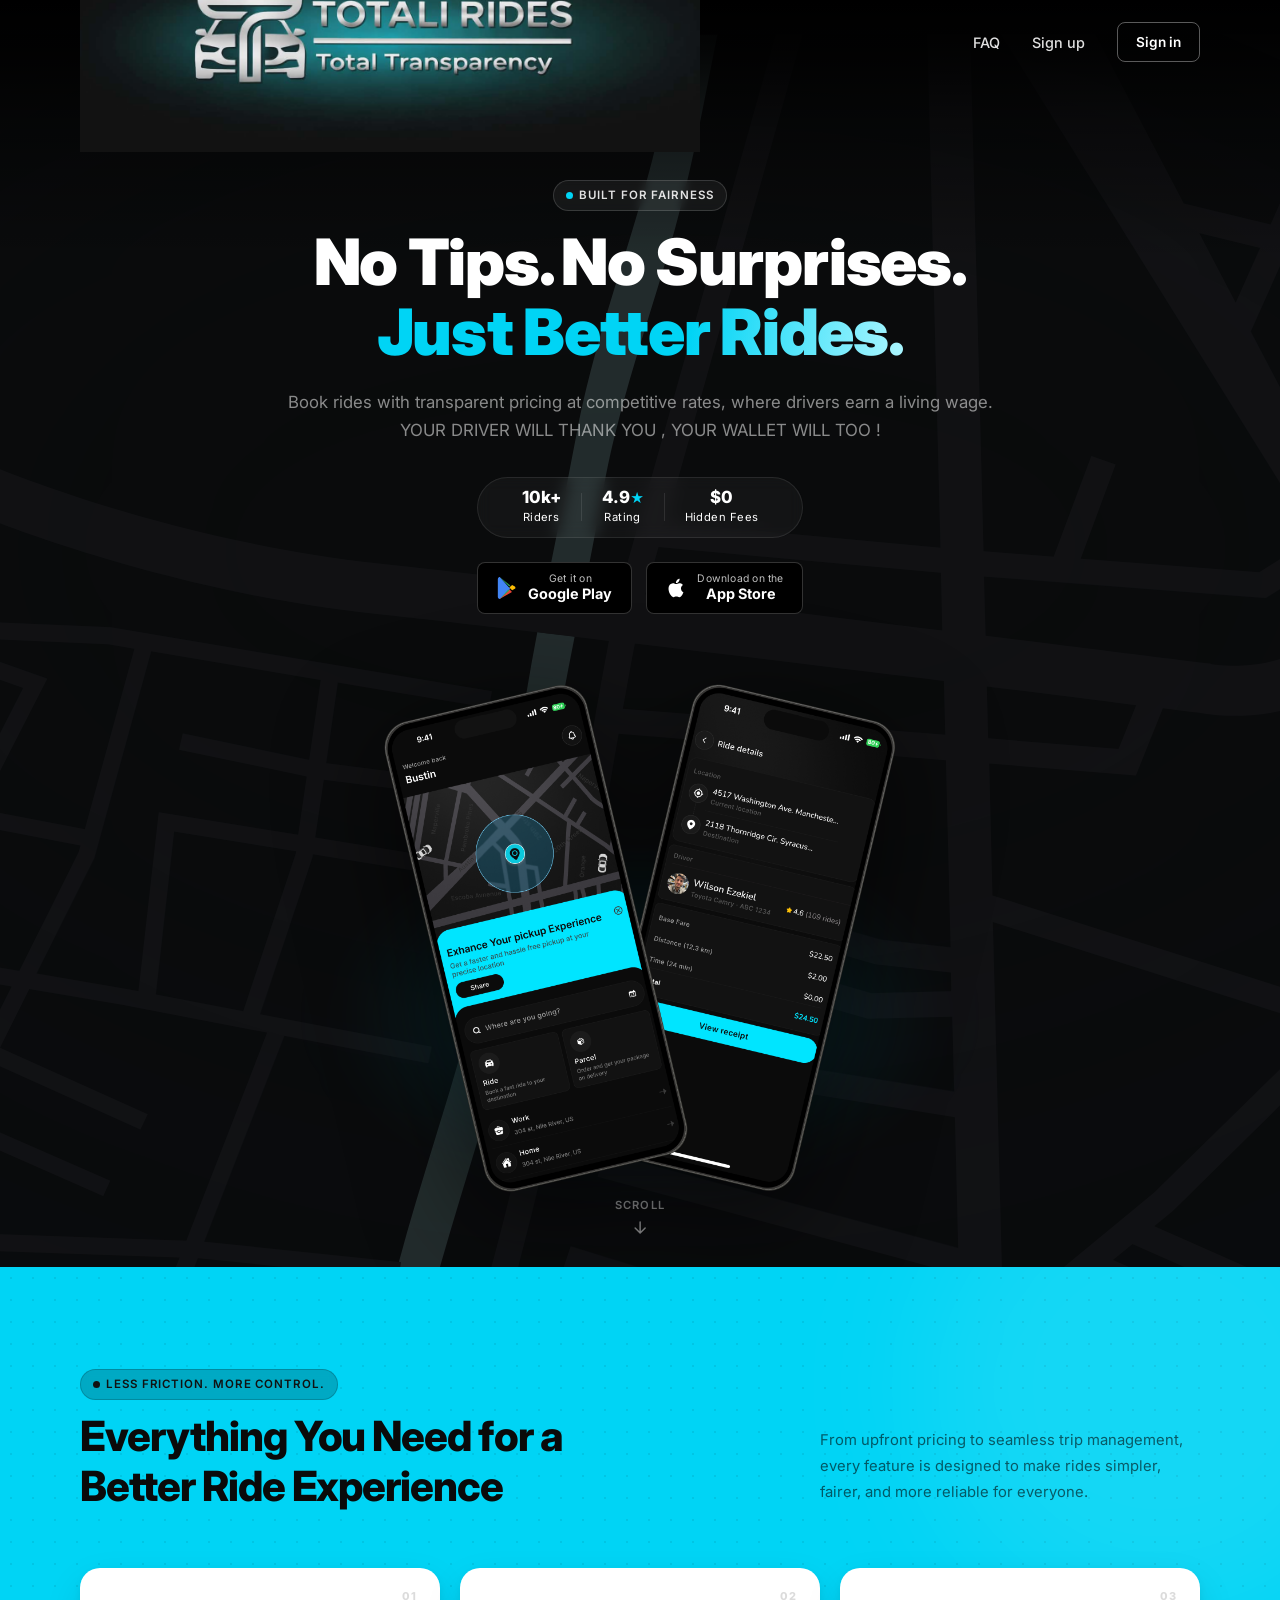
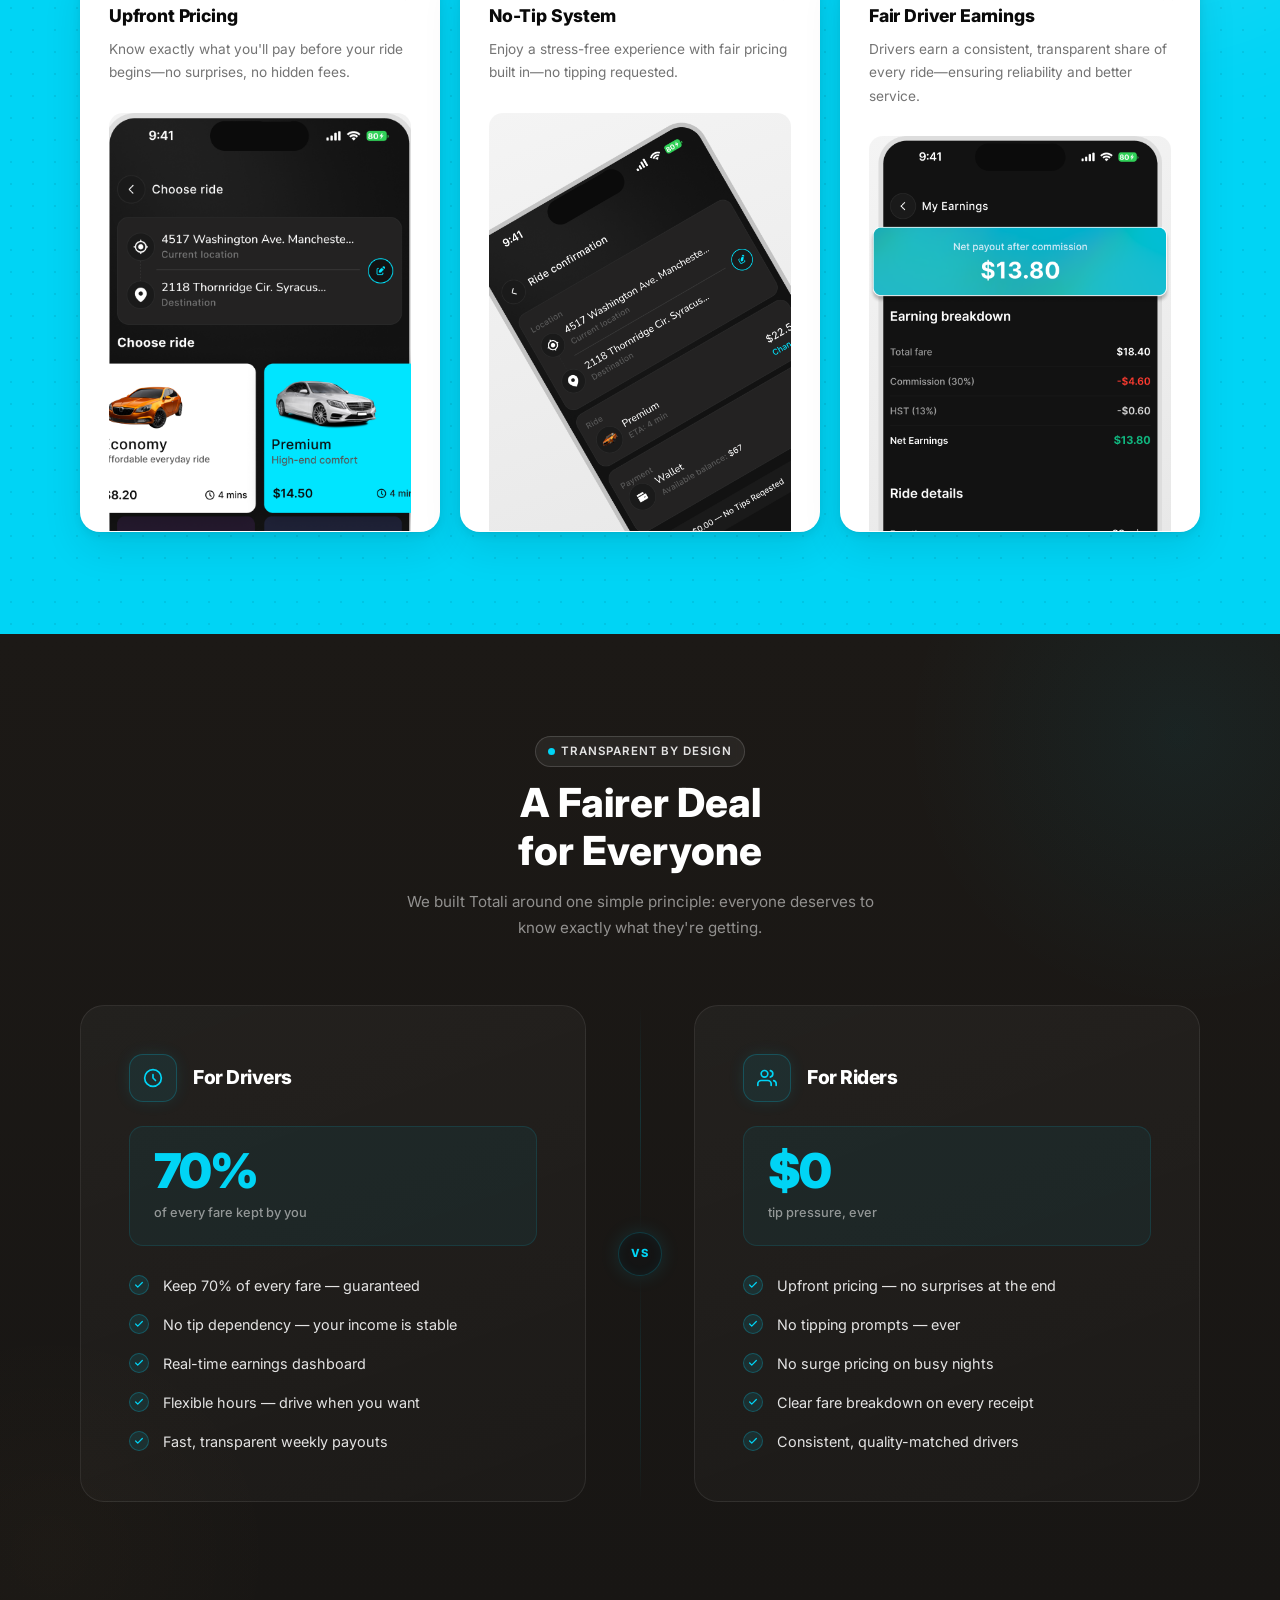
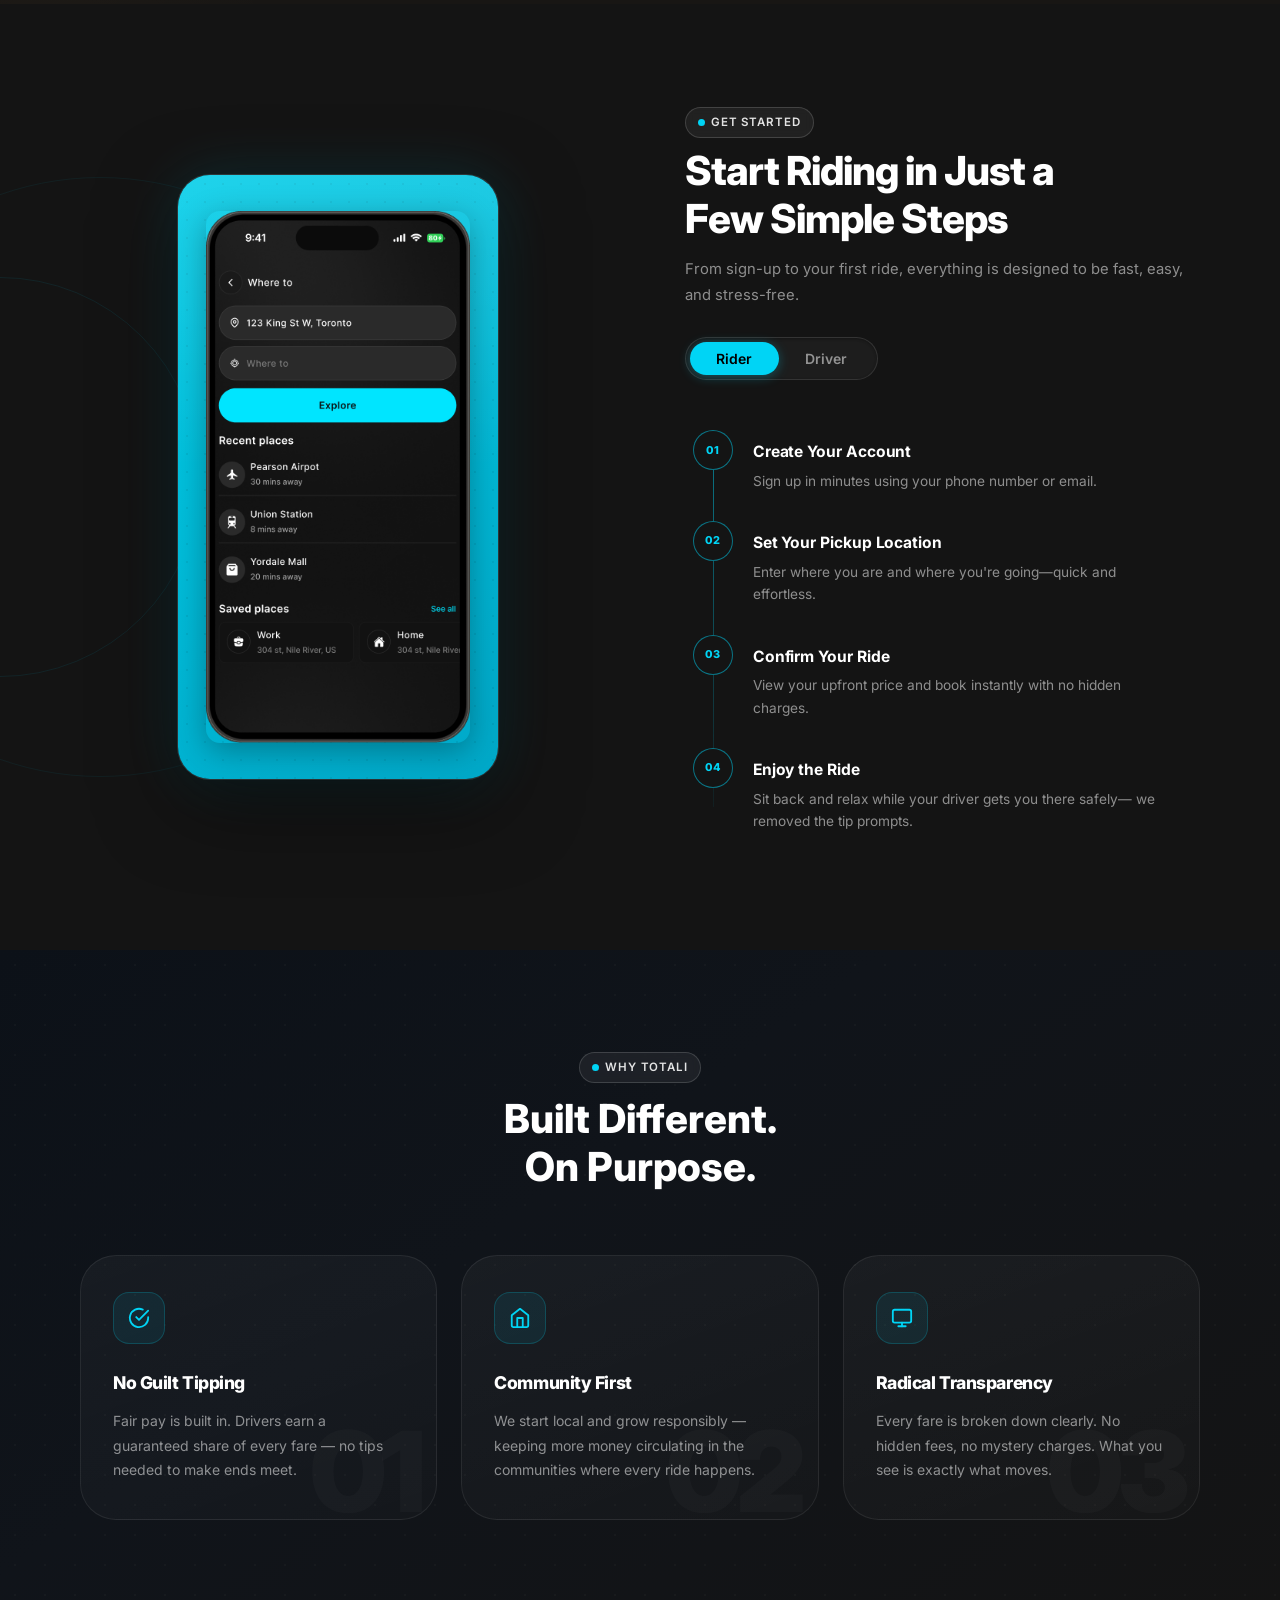
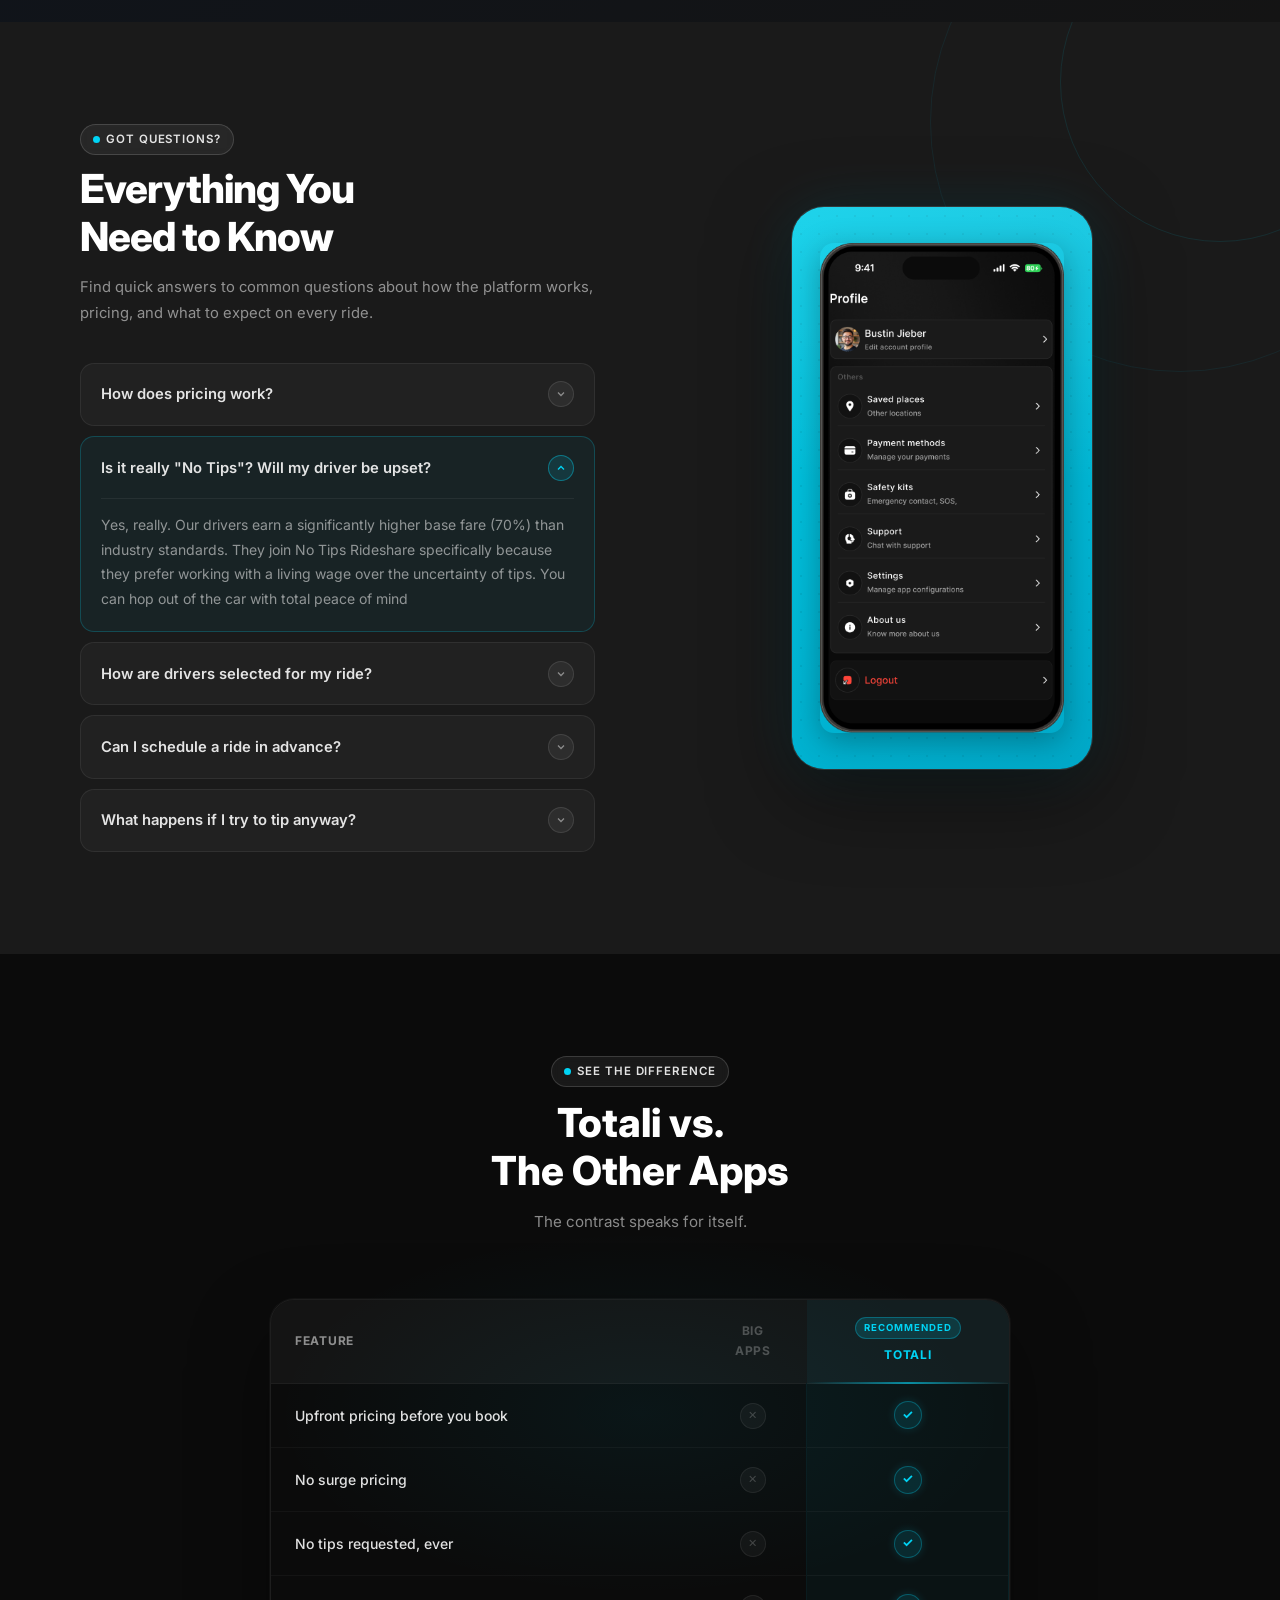
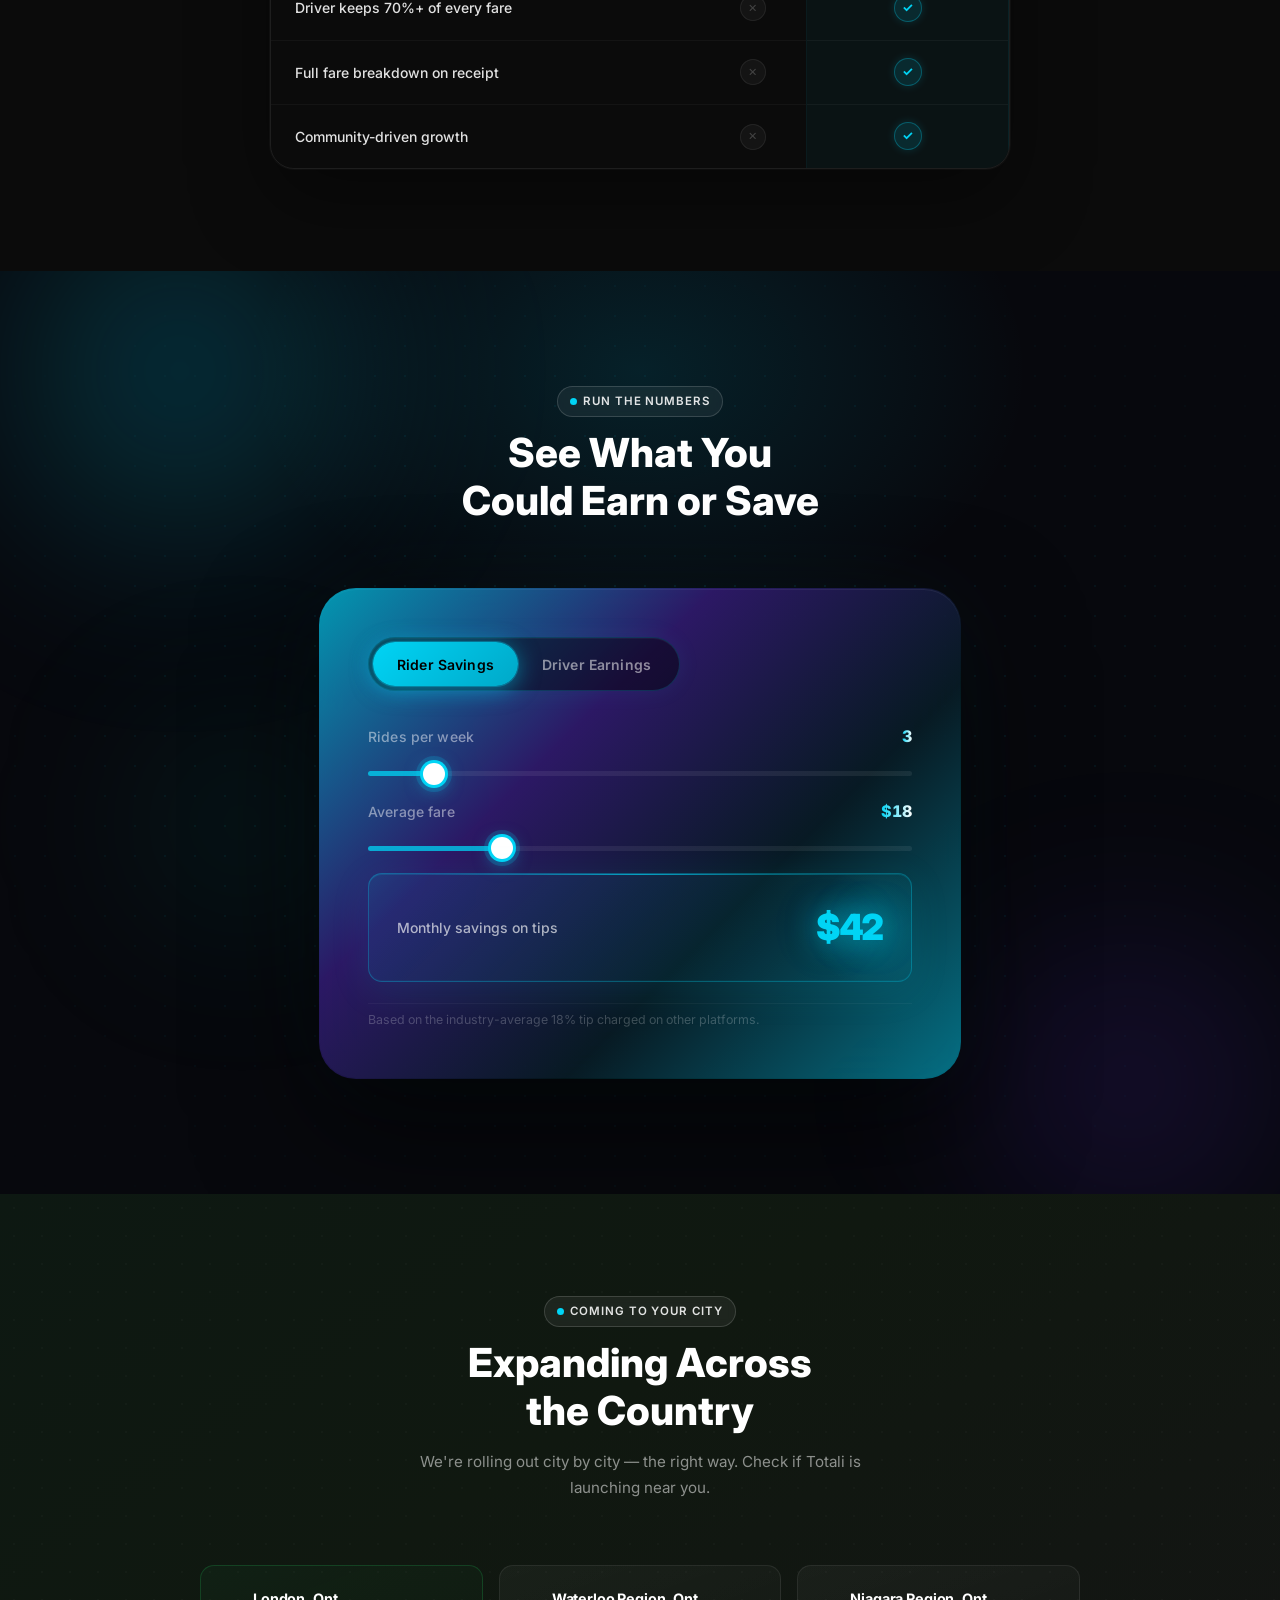
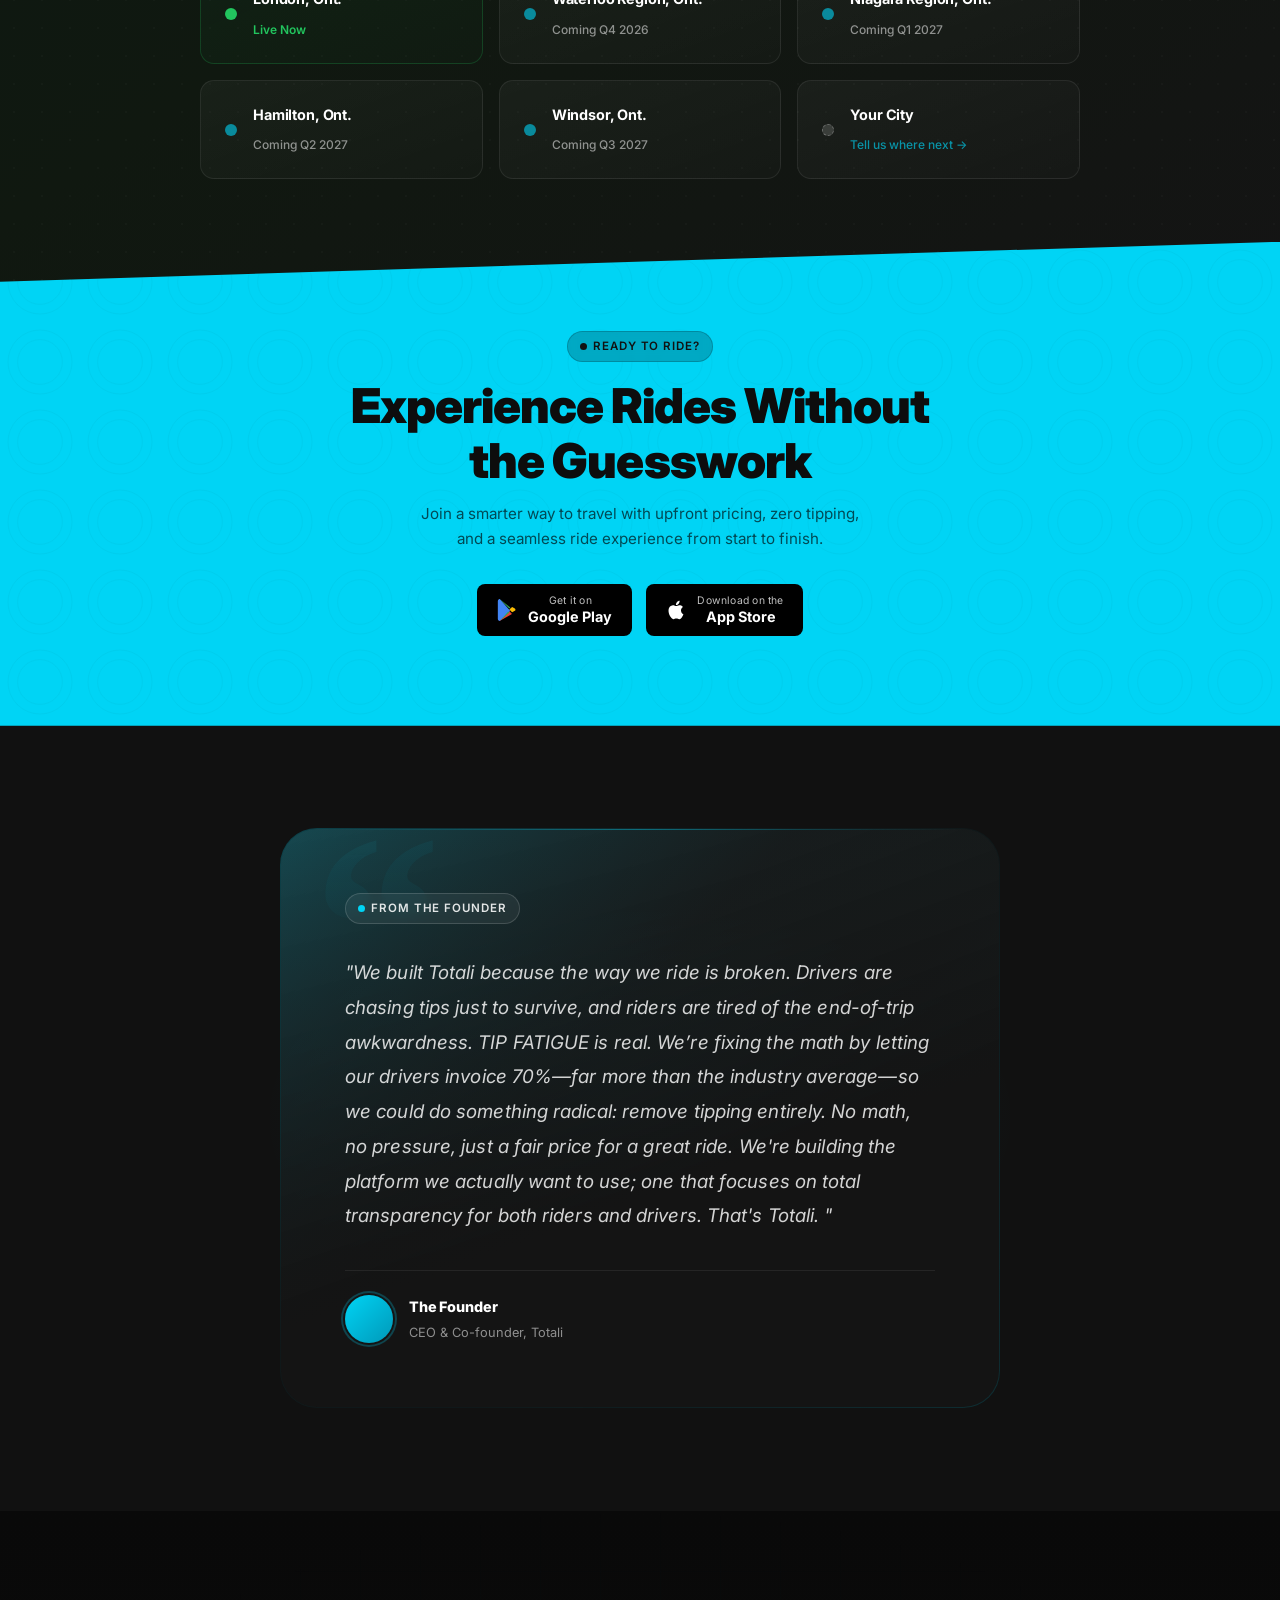
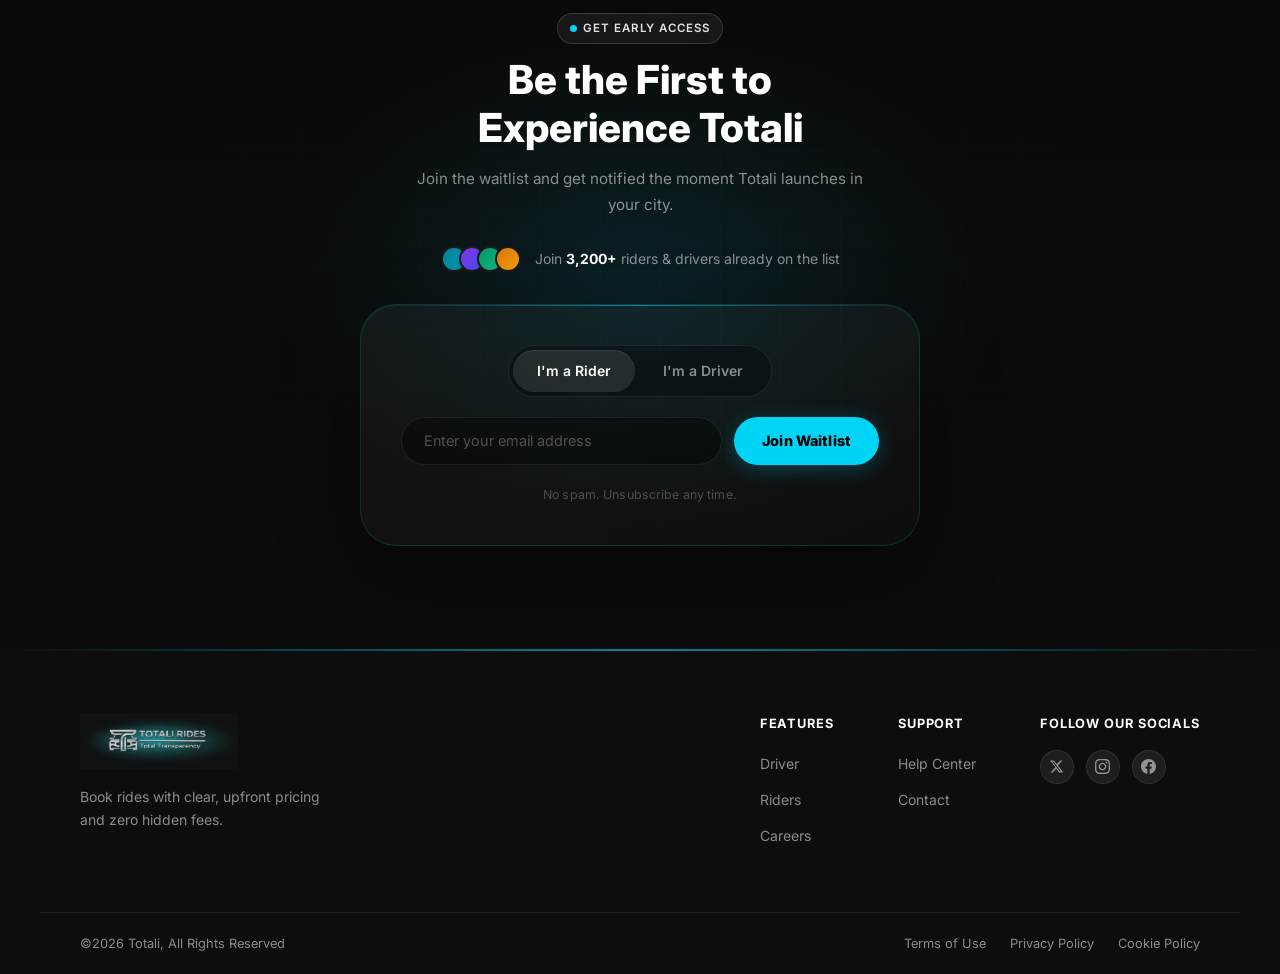
==== commit 0283a209: "Update index.html" ====
--- a/index.html
+++ b/index.html
@@ -247,7 +247,7 @@
             </div>
             <ul class="fair-deal__list">
               <li>Upfront pricing — no surprises at the end</li>
-              <li>No tipping pressure — ever</li>
+              <li>No tipping prompts — ever</li>
               <li>No surge pricing on busy nights</li>
               <li>Clear fare breakdown on every receipt</li>
               <li>Consistent, quality-matched drivers</li>
--- a/css/style.css
+++ b/css/style.css
@@ -530,7 +530,7 @@
 
 .hero__stat-label {
   font-size: 0.7rem;
-  color: var(--color-muted);
+  color: var(--color-white);
   letter-spacing: 0.04em;
   margin-top: 2px;
 }
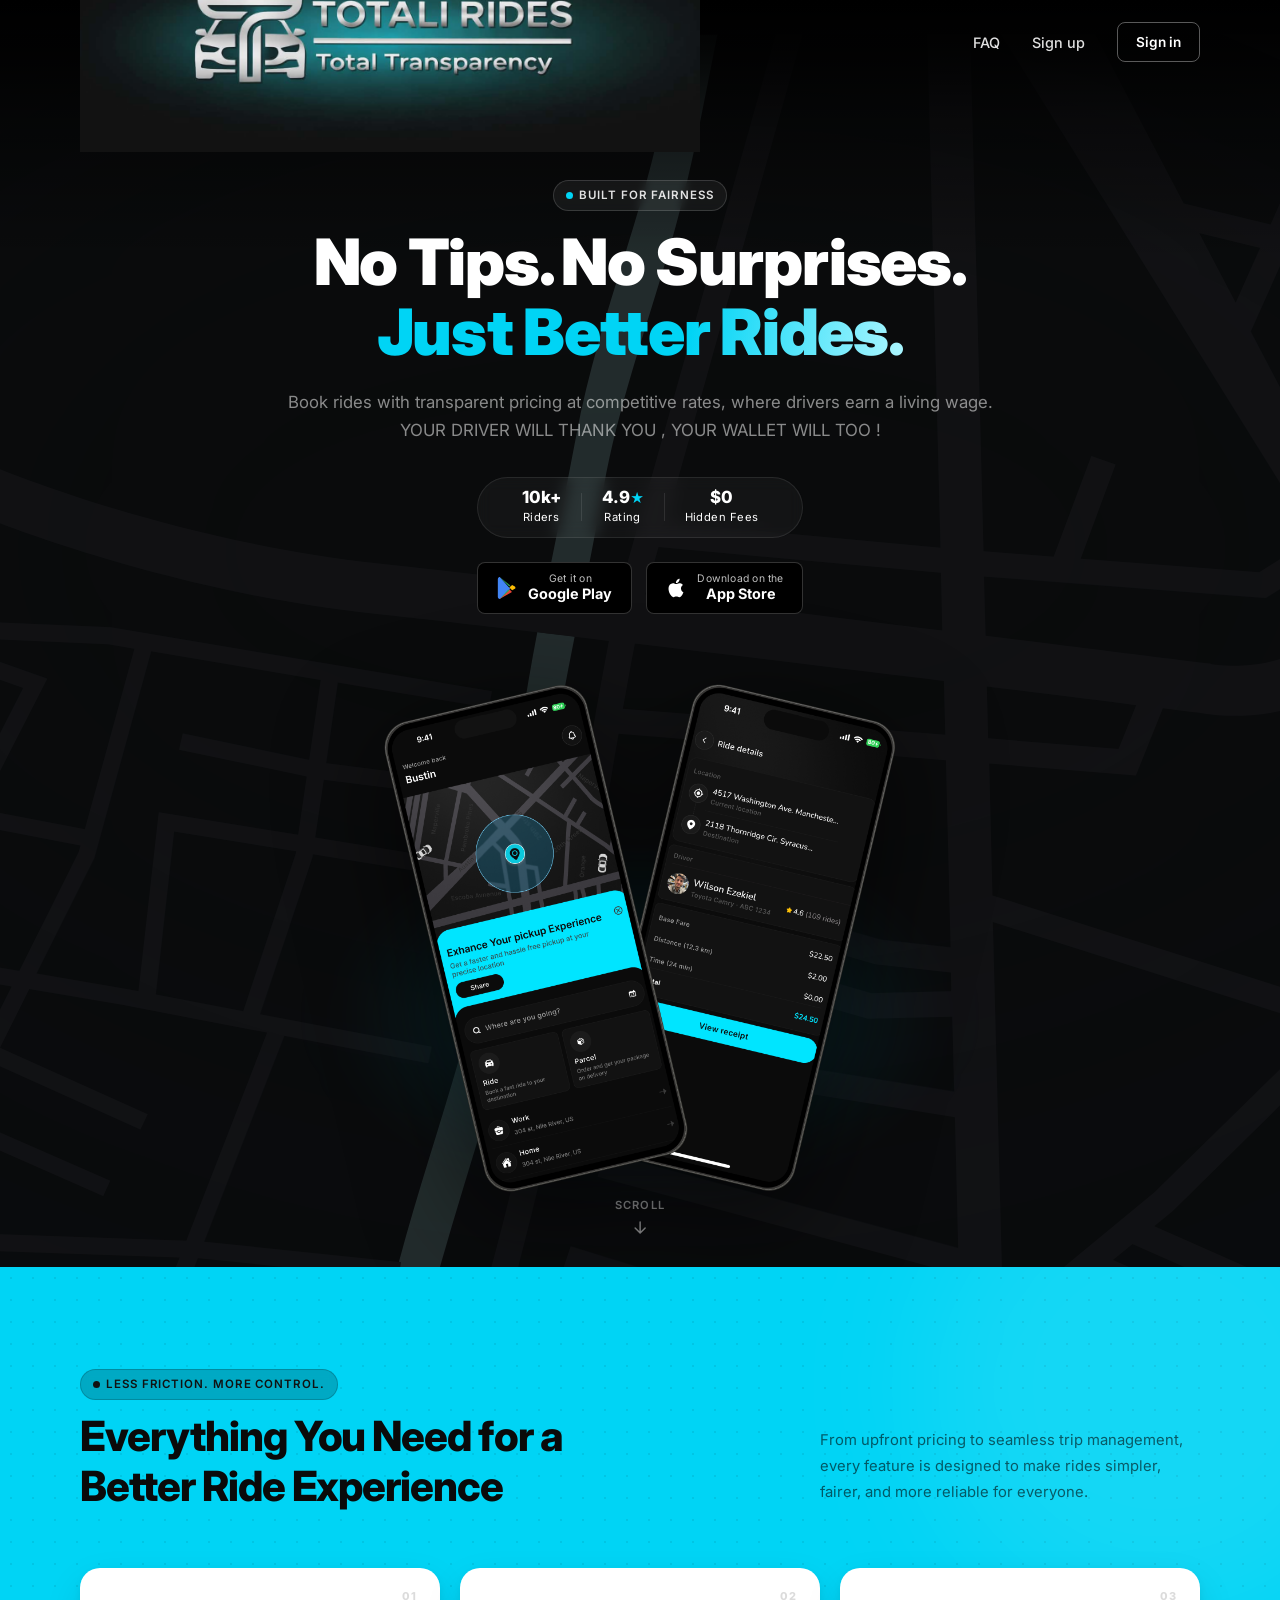
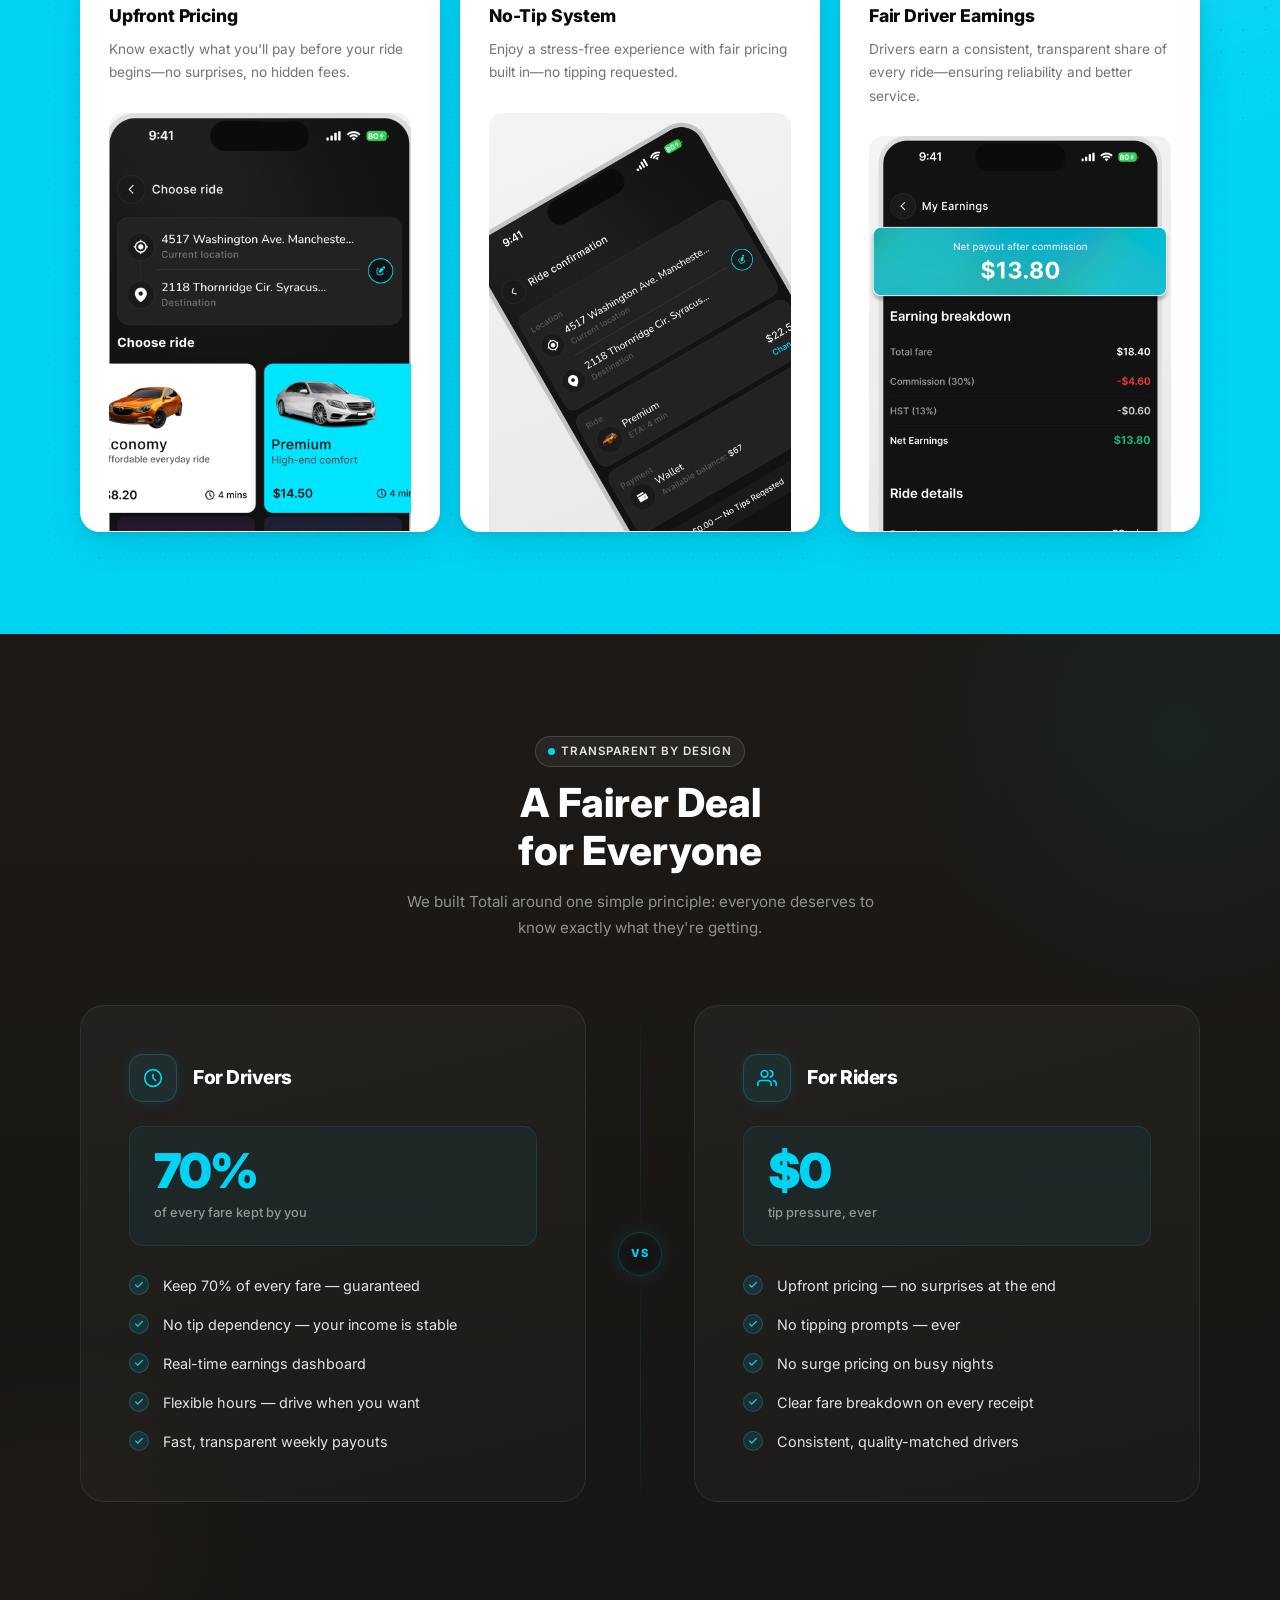
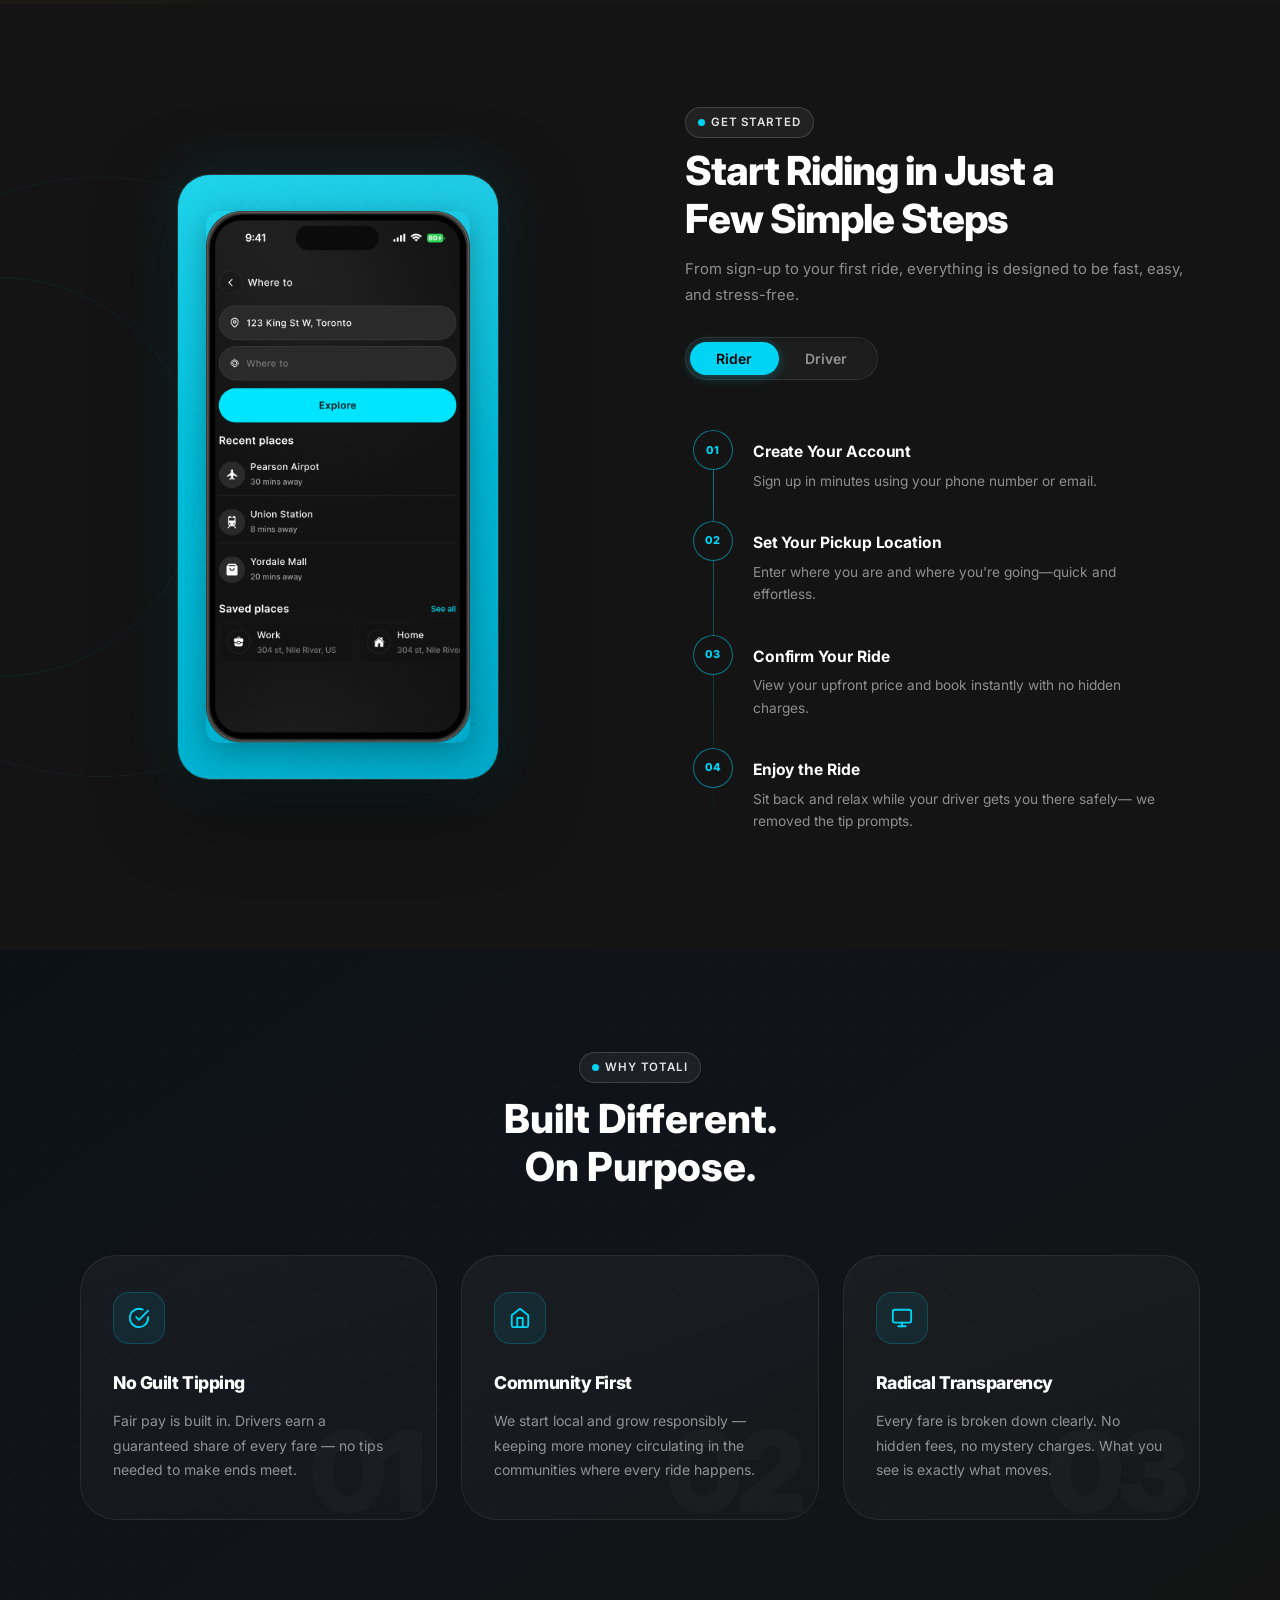
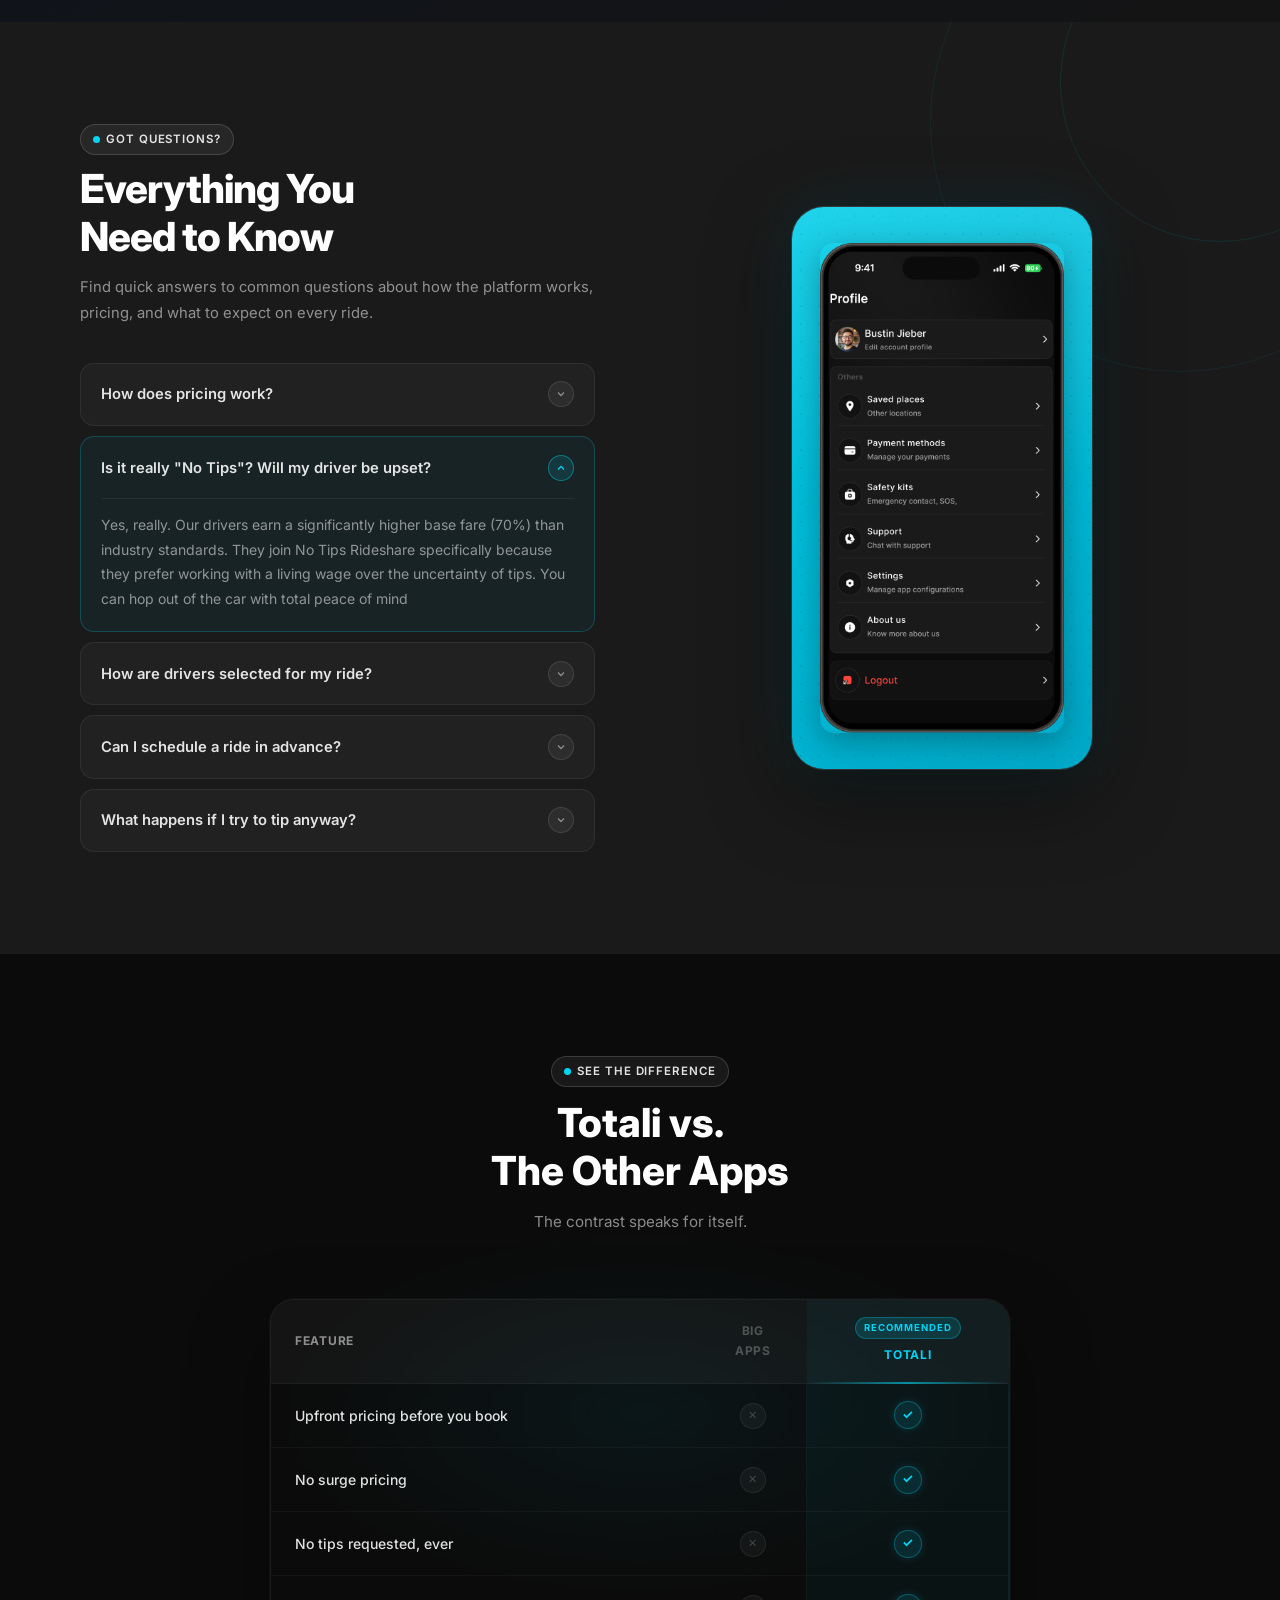
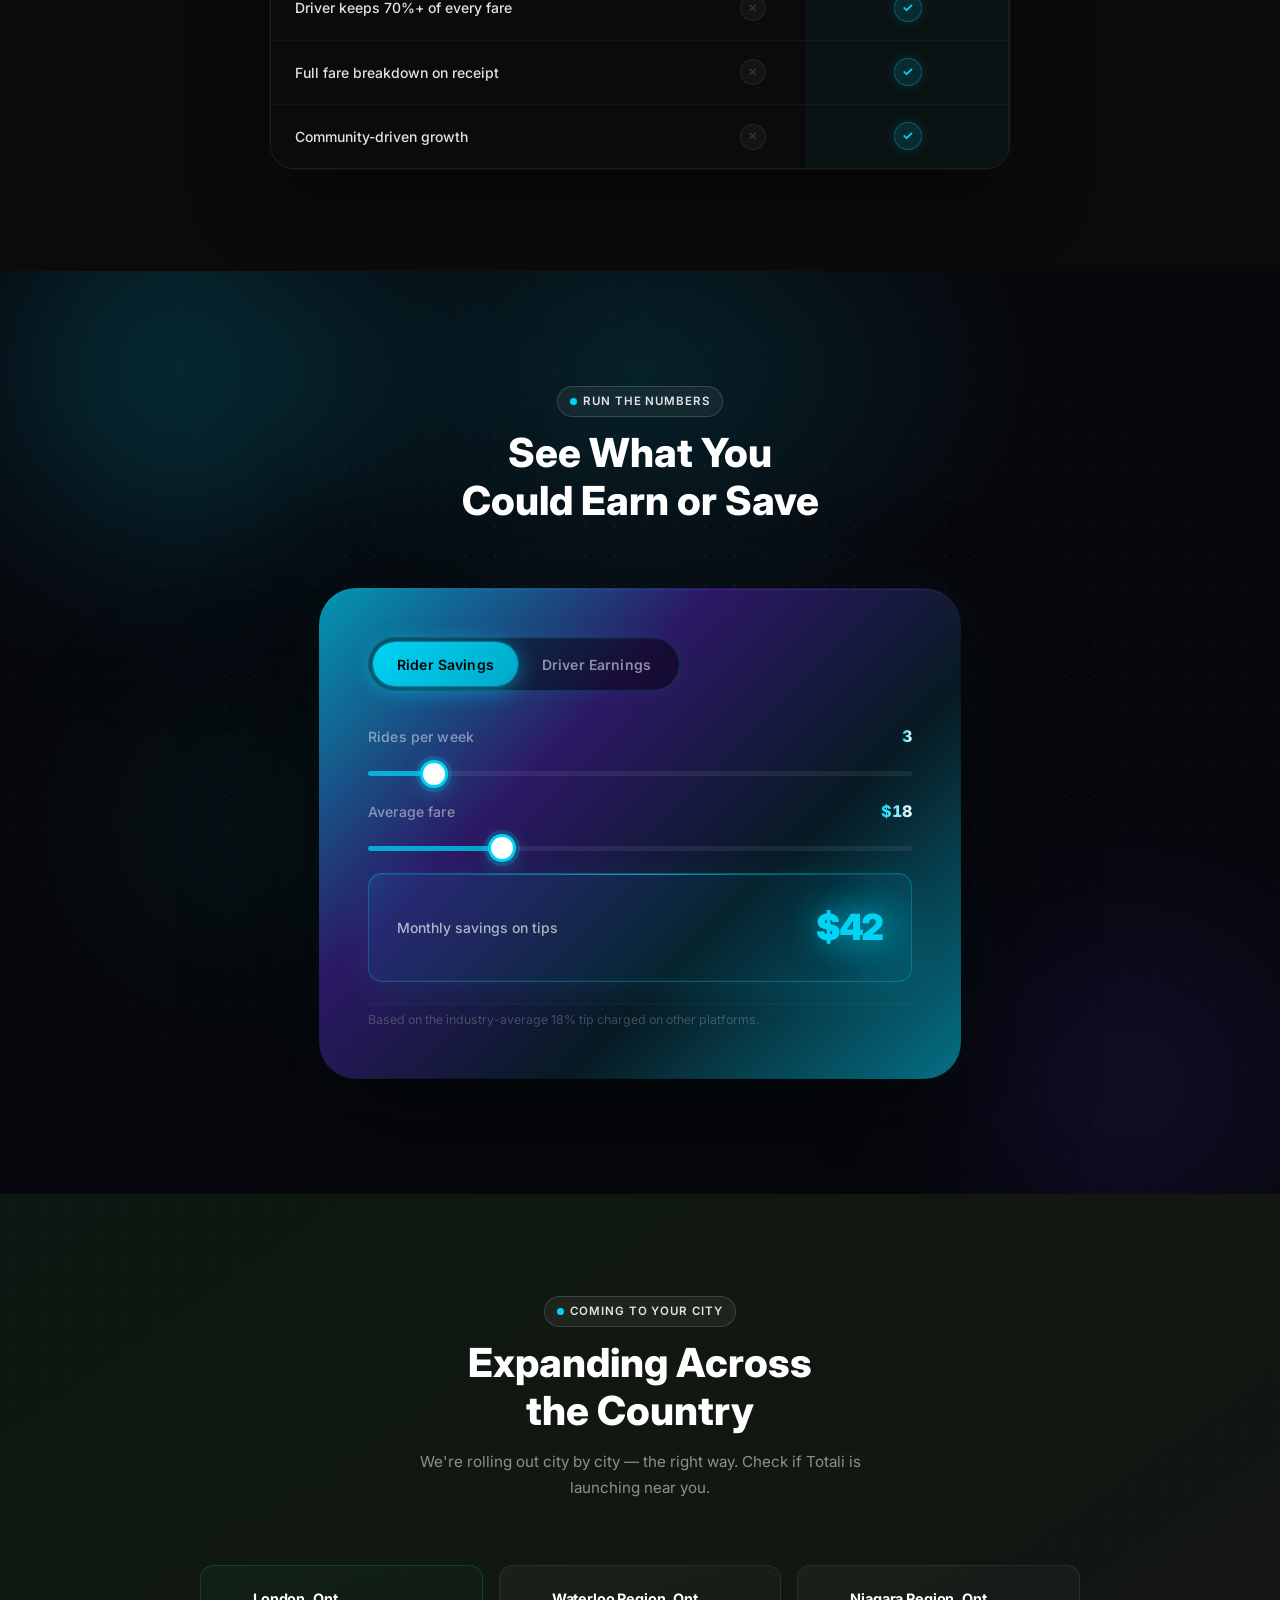
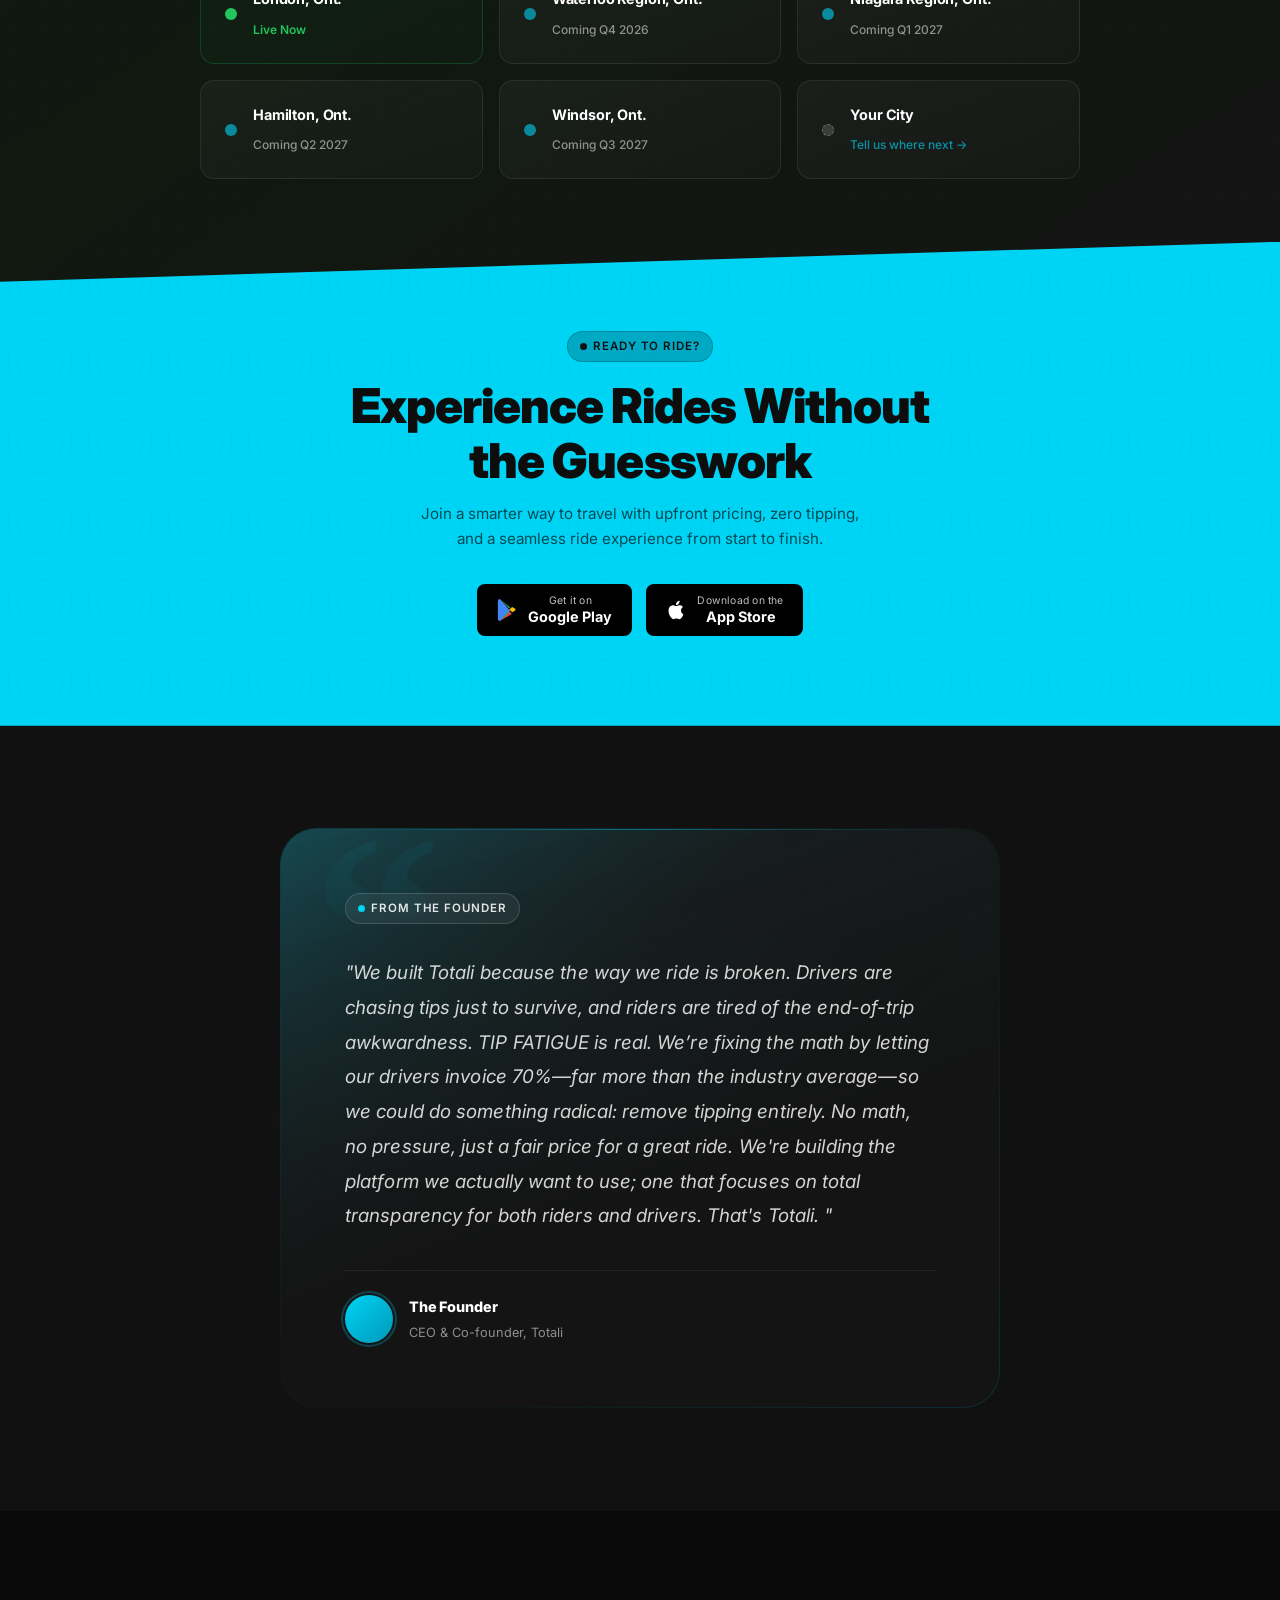
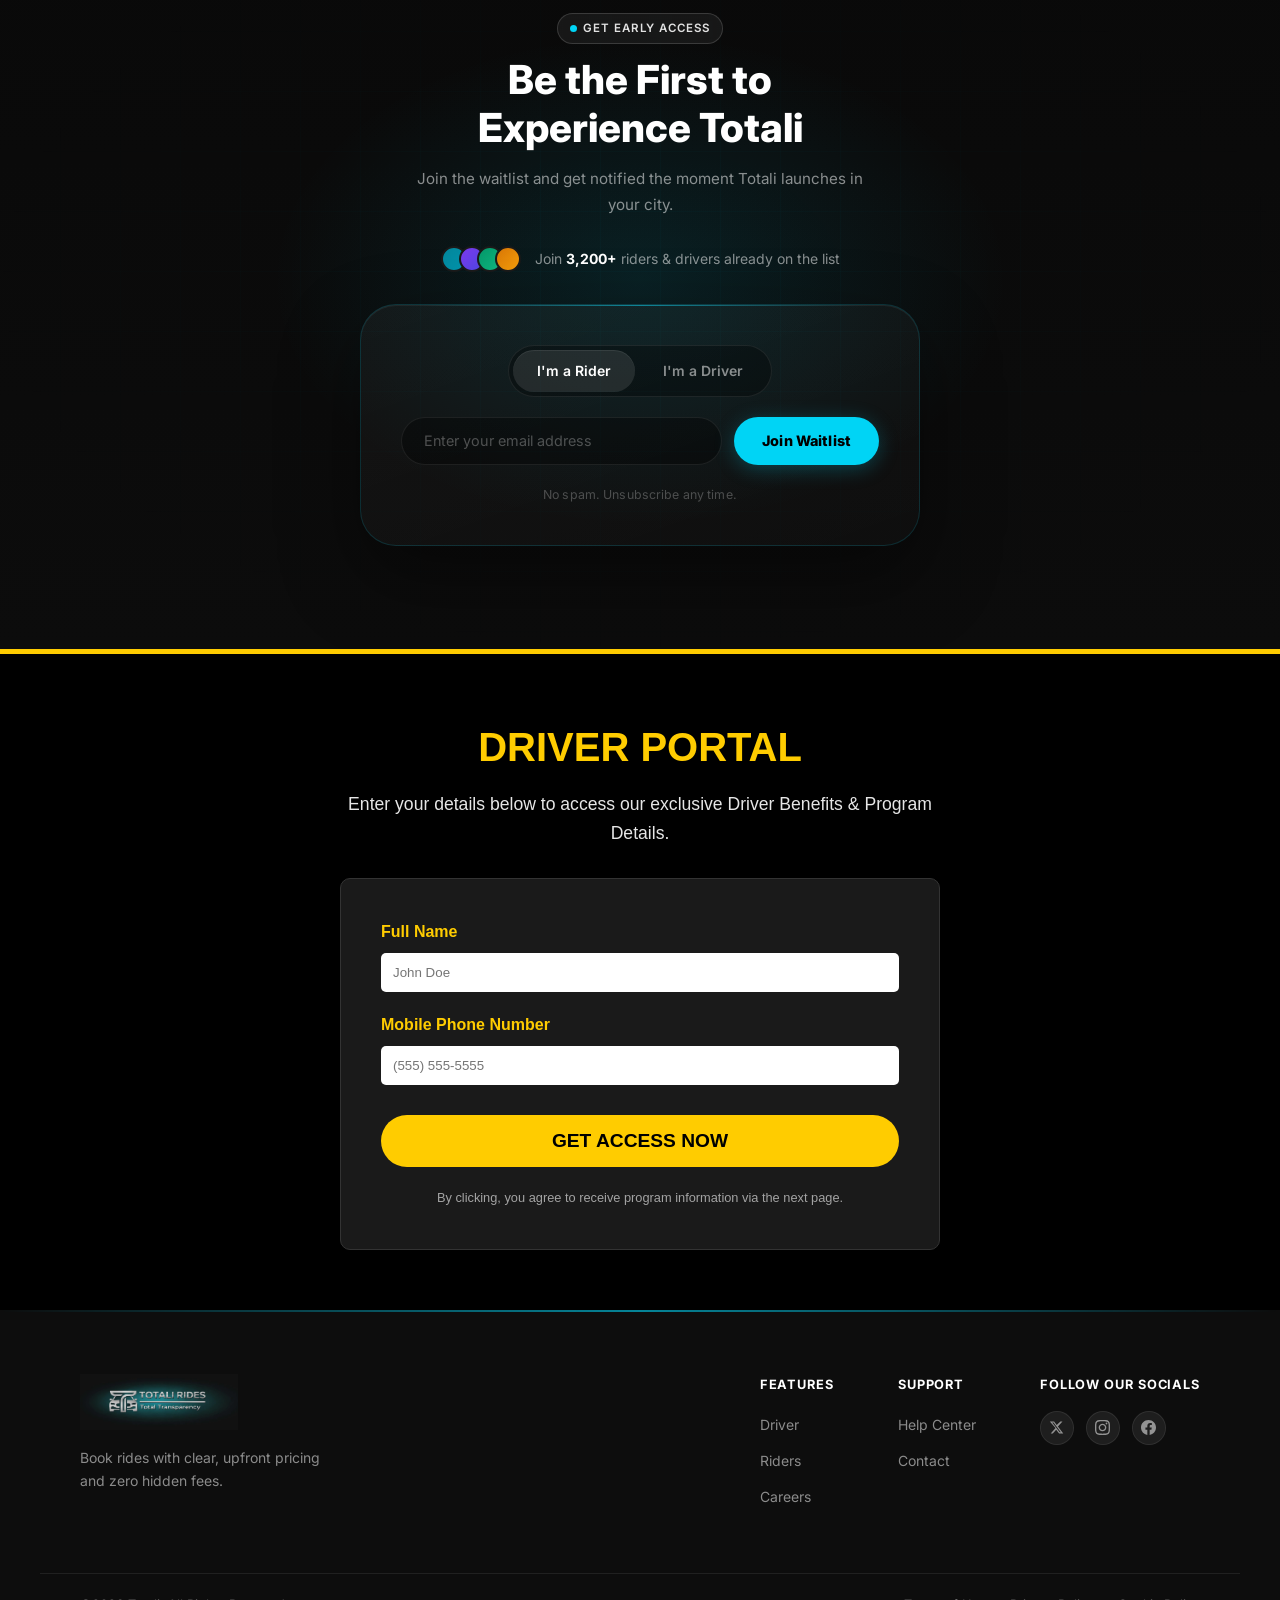
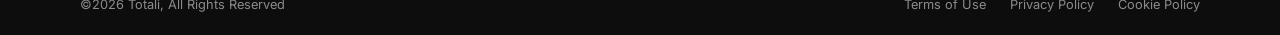
==== commit a9f3faa2: "Update index.html" ====
--- a/index.html
+++ b/index.html
@@ -776,7 +776,43 @@
 
       </div>
     </section>
-
+<!-- START TOTALI DRIVER DOORWAY SECTION -->
+<section id="driver-gate" style="background-color: #000000; color: #ffffff; padding: 60px 20px; text-align: center; border-top: 5px solid #ffcc00;">
+    <div style="max-width: 600px; margin: 0 auto; font-family: 'Arial', sans-serif;">
+        
+        <h2 style="color: #ffcc00; font-size: 2.5rem; margin-bottom: 10px;">DRIVER PORTAL</h2>
+        <p style="font-size: 1.1rem; margin-bottom: 30px; opacity: 0.9;">
+            Enter your details below to access our exclusive Driver Benefits & Program Details.
+        </p>
+
+        <!-- FORM START -->
+        <!-- Note: We will link 'action' to your hidden page URL once it is created -->
+        <form action="drivers-portal.html" method="GET" style="background: #1a1a1a; padding: 40px; border-radius: 10px; border: 1px solid #333;">
+            
+            <div style="margin-bottom: 20px; text-align: left;">
+                <label style="display: block; margin-bottom: 8px; color: #ffcc00; font-weight: bold;">Full Name</label>
+                <input type="text" name="name" placeholder="John Doe" required 
+                    style="width: 100%; padding: 12px; border-radius: 5px; border: none; background: #fff; color: #000;">
+            </div>
+
+            <div style="margin-bottom: 30px; text-align: left;">
+                <label style="display: block; margin-bottom: 8px; color: #ffcc00; font-weight: bold;">Mobile Phone Number</label>
+                <input type="tel" name="phone" placeholder="(555) 555-5555" required 
+                    style="width: 100%; padding: 12px; border-radius: 5px; border: none; background: #fff; color: #000;">
+            </div>
+
+            <button type="submit" 
+                style="background-color: #ffcc00; color: #000; border: none; padding: 15px 40px; font-size: 1.2rem; font-weight: bold; border-radius: 50px; cursor: pointer; transition: 0.3s; width: 100%;">
+                GET ACCESS NOW
+            </button>
+            
+            <p style="font-size: 0.8rem; margin-top: 20px; opacity: 0.6;">
+                By clicking, you agree to receive program information via the next page.
+            </p>
+        </form>
+    </div>
+</section>
+<!-- END TOTALI DRIVER DOORWAY SECTION -->
     <!-- ===================== FOOTER ===================== -->
     <footer class="footer">
       <div class="container footer__top">
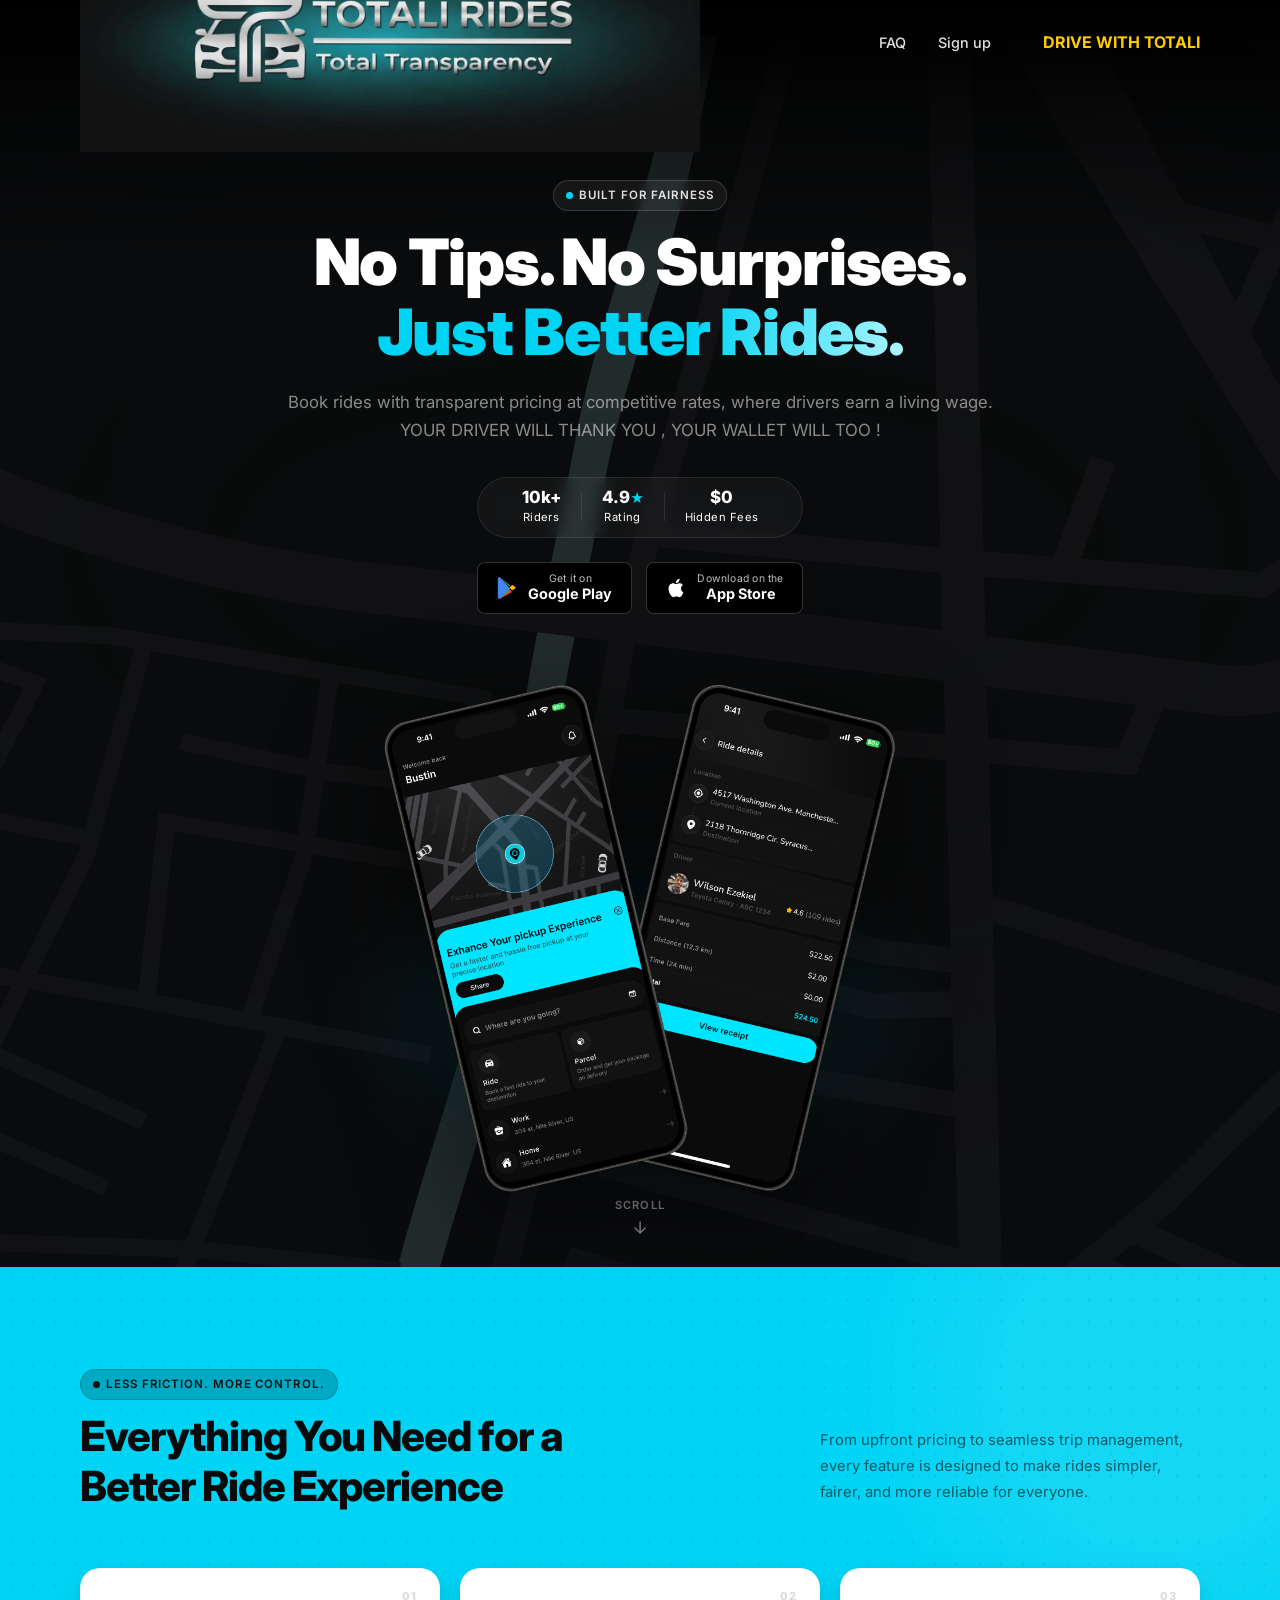
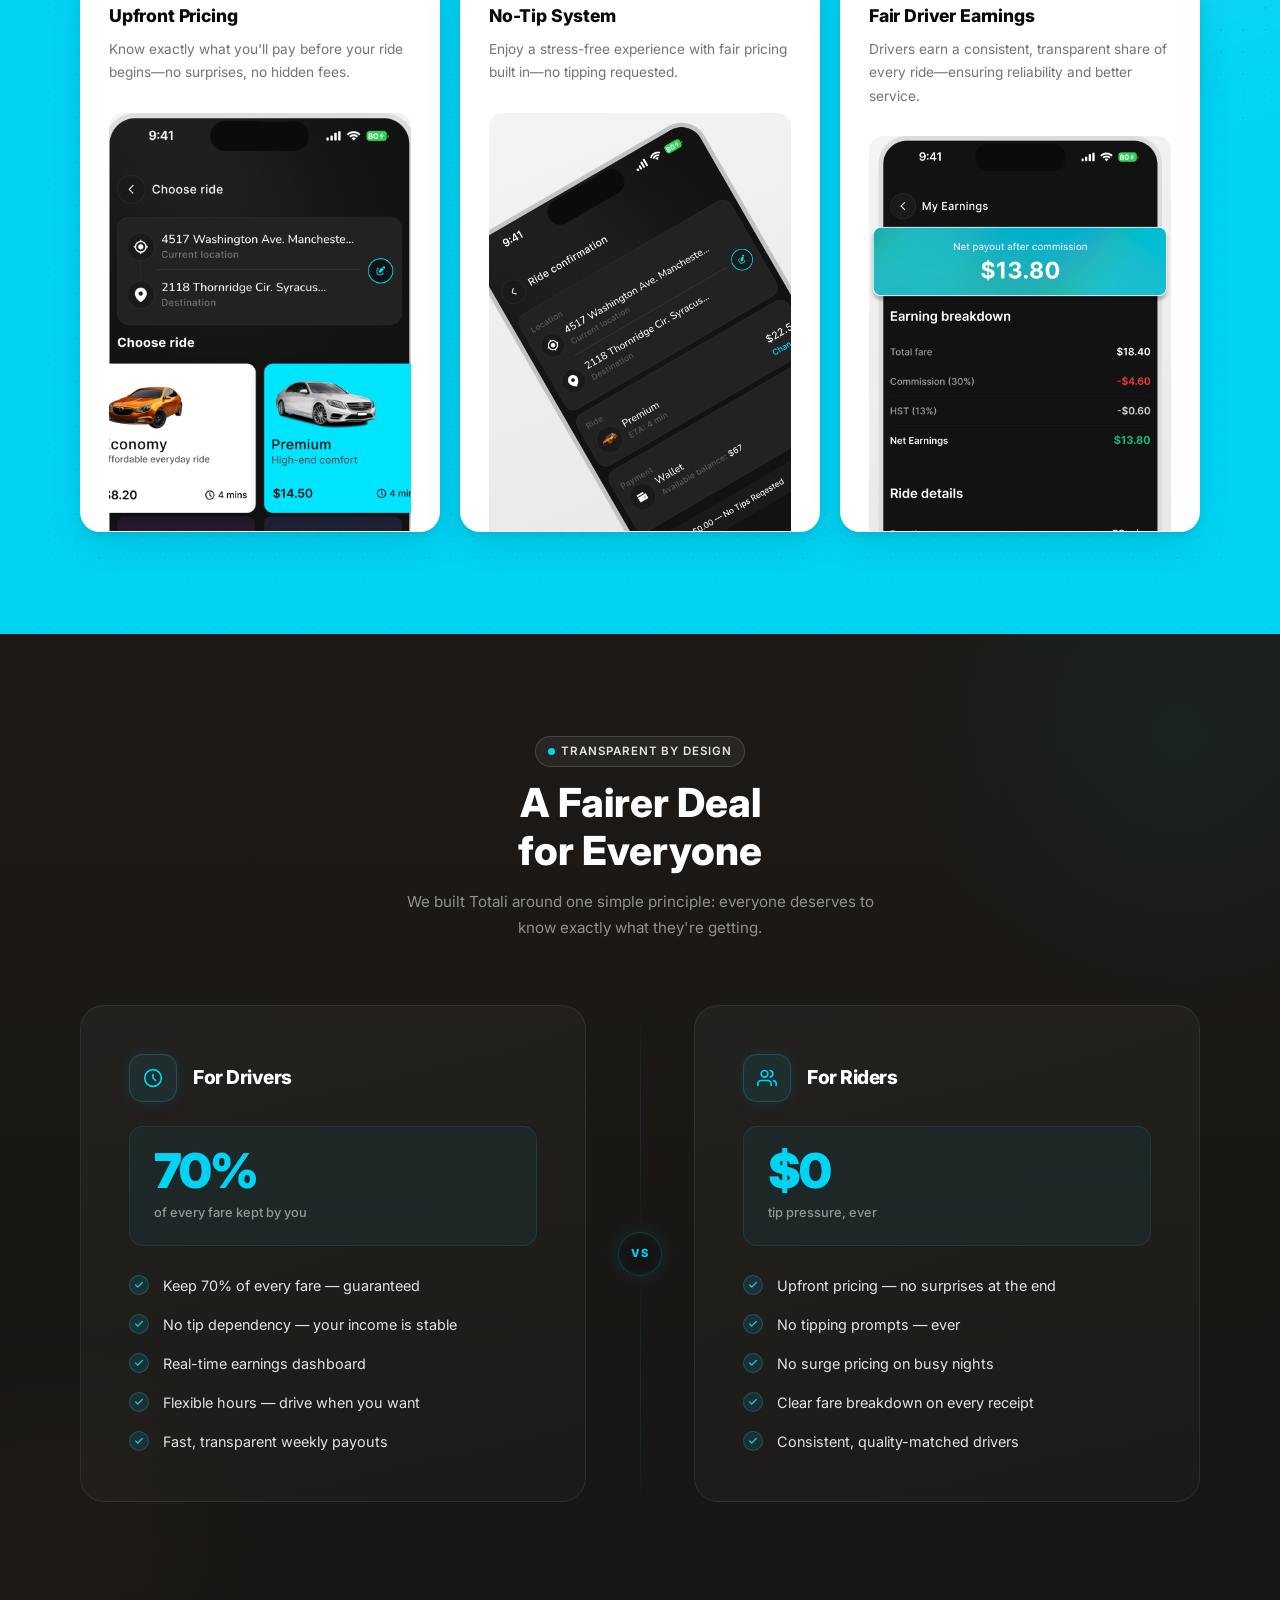
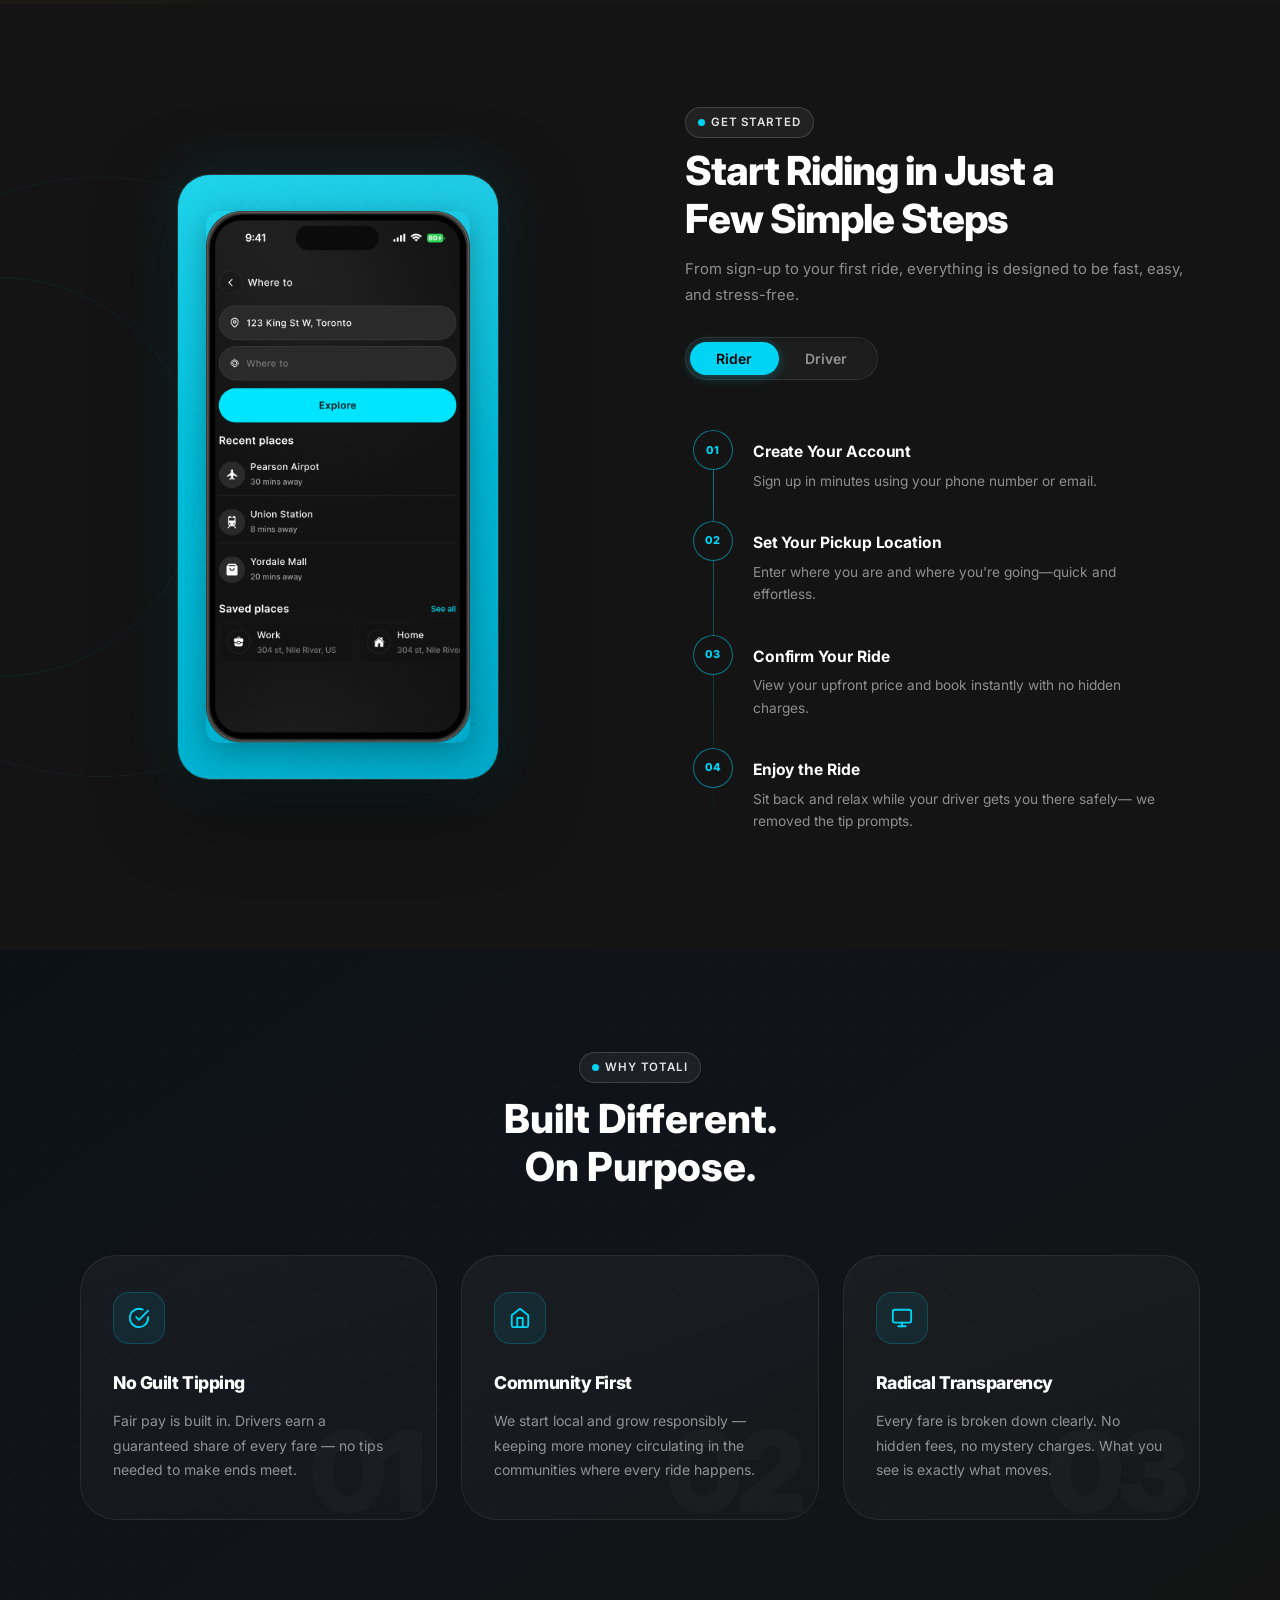
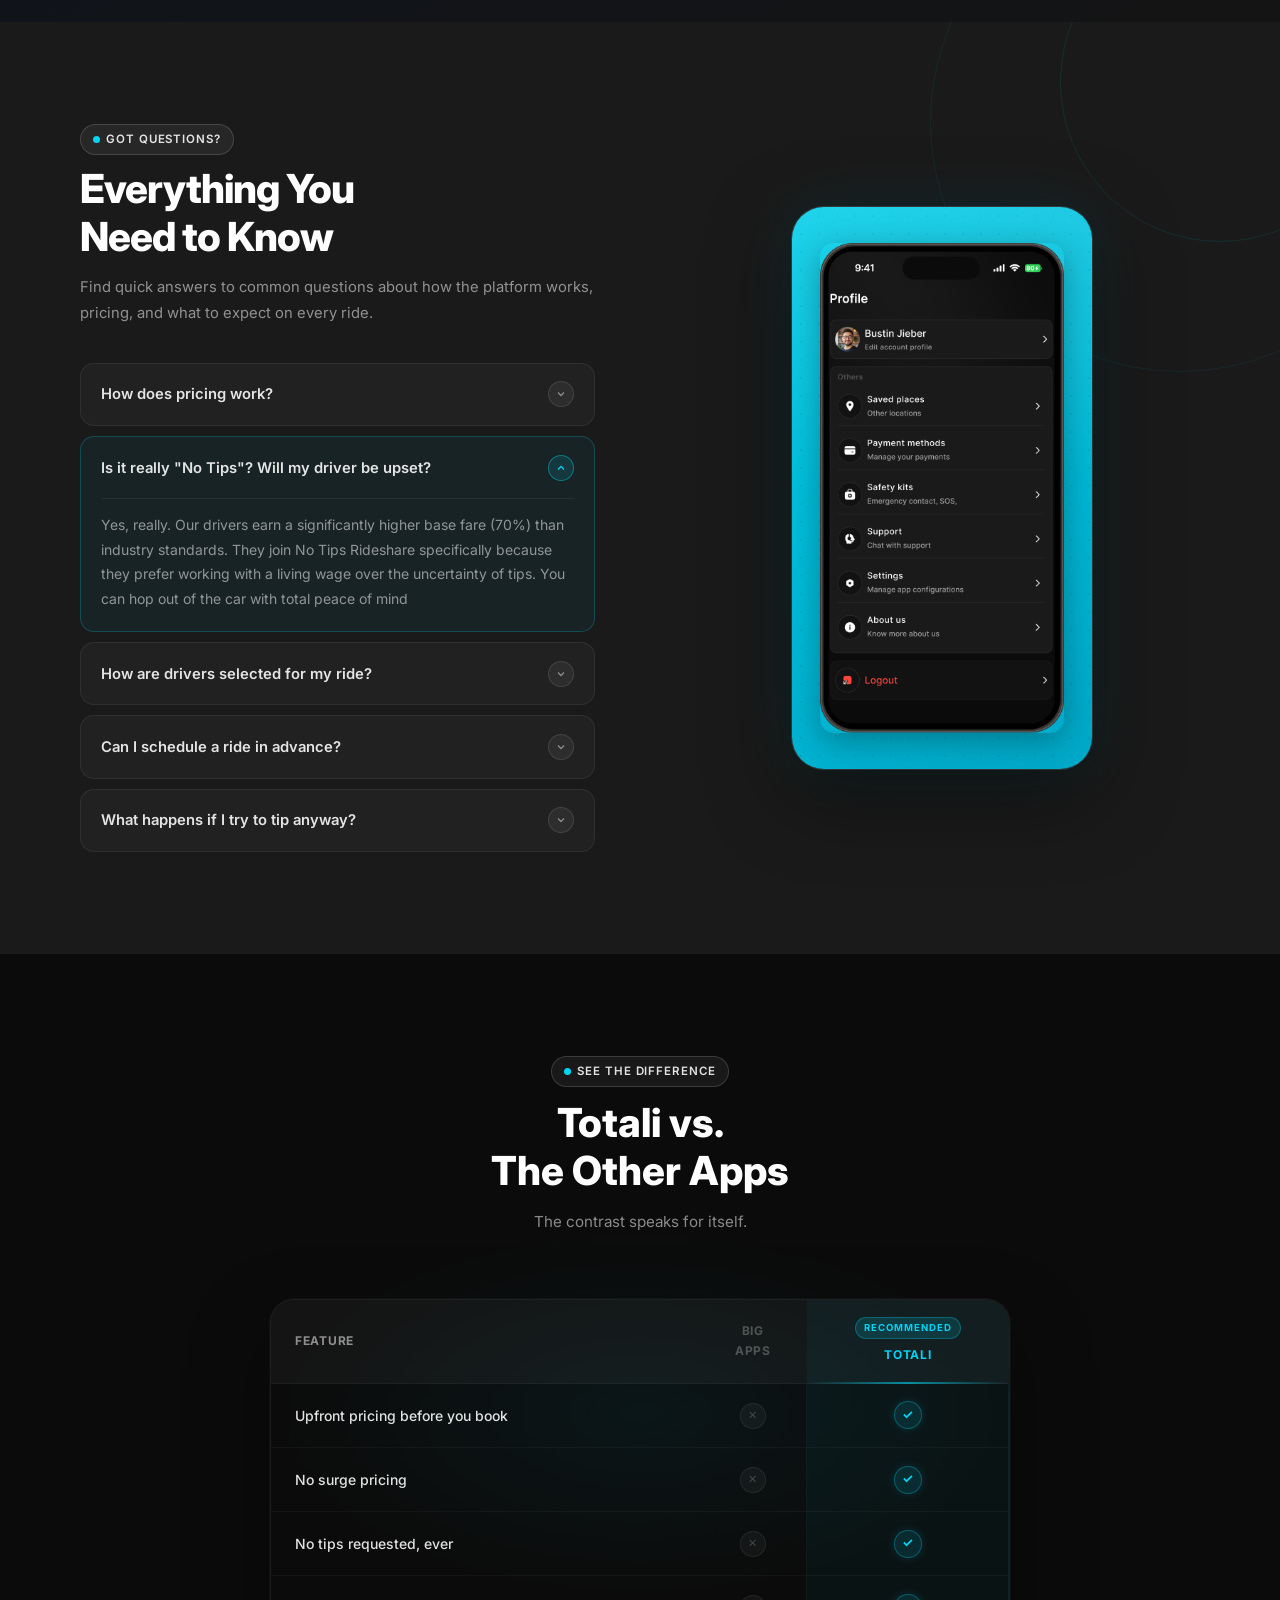
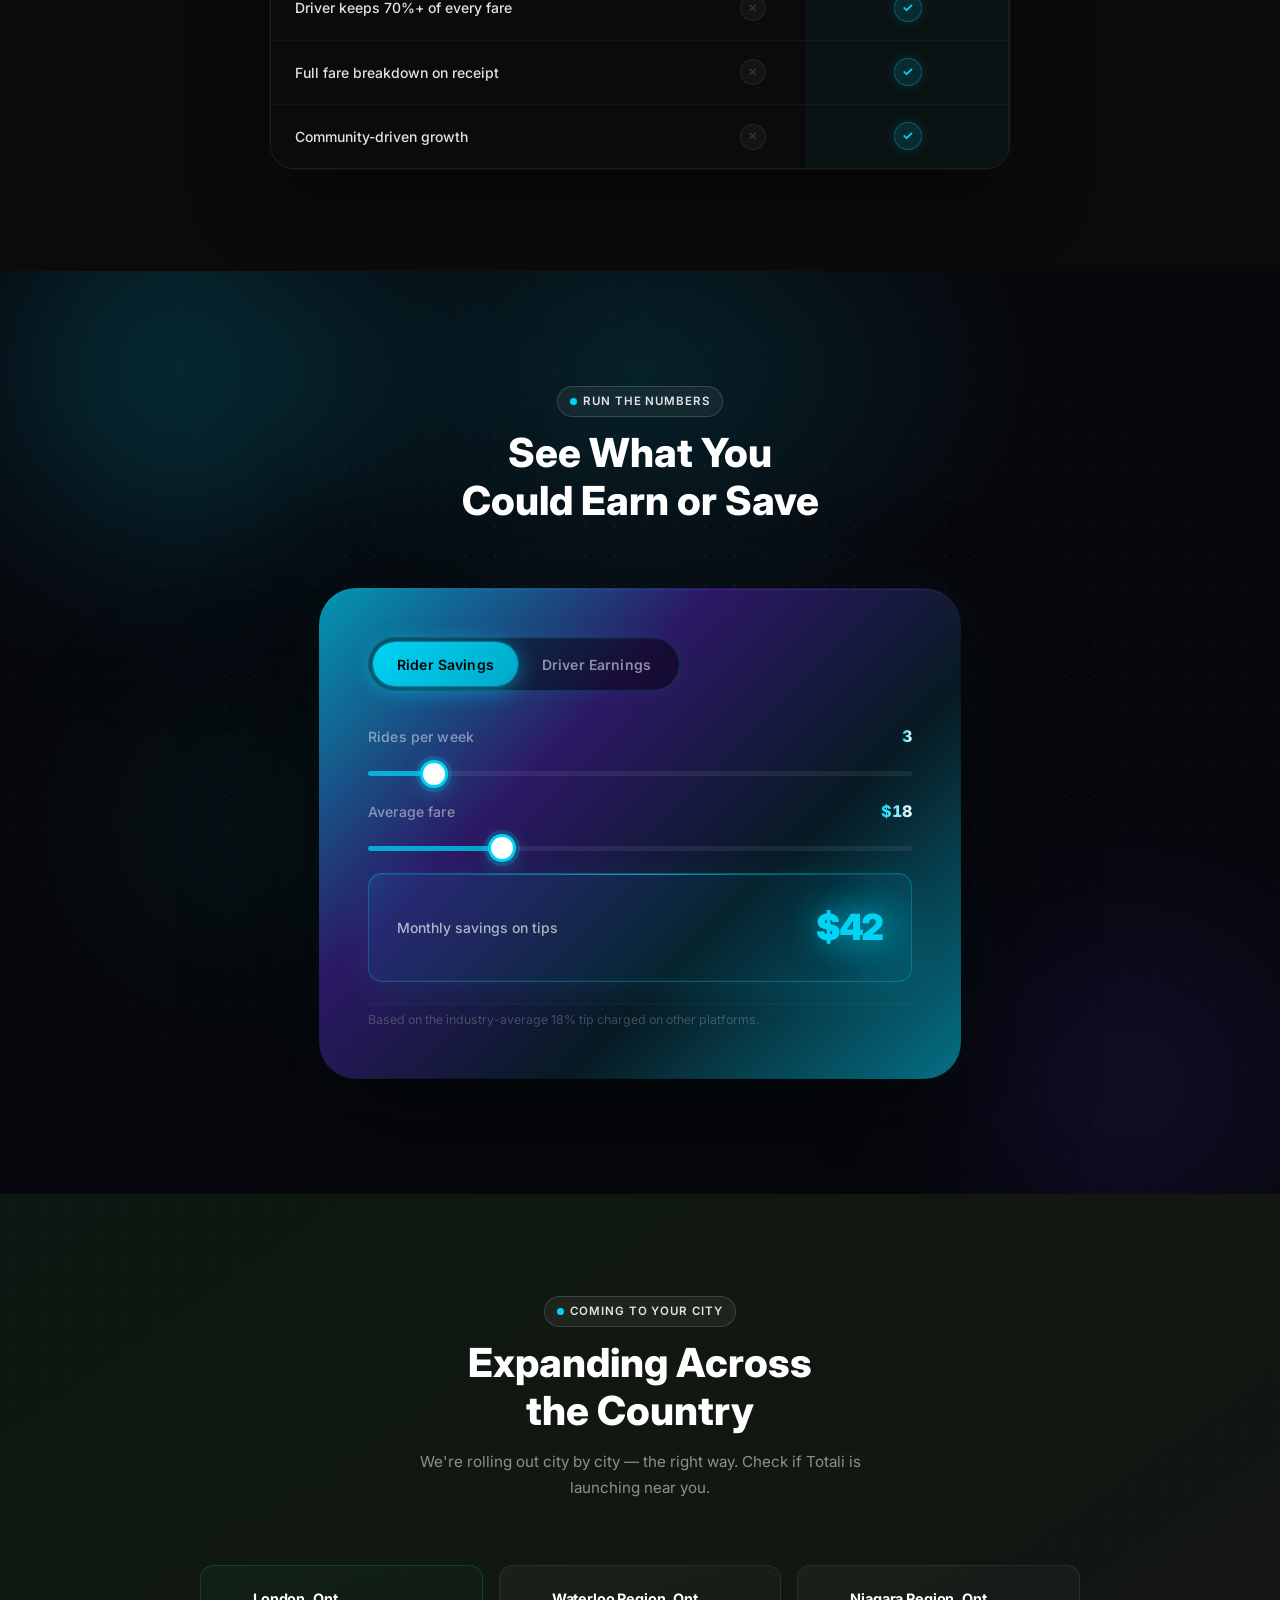
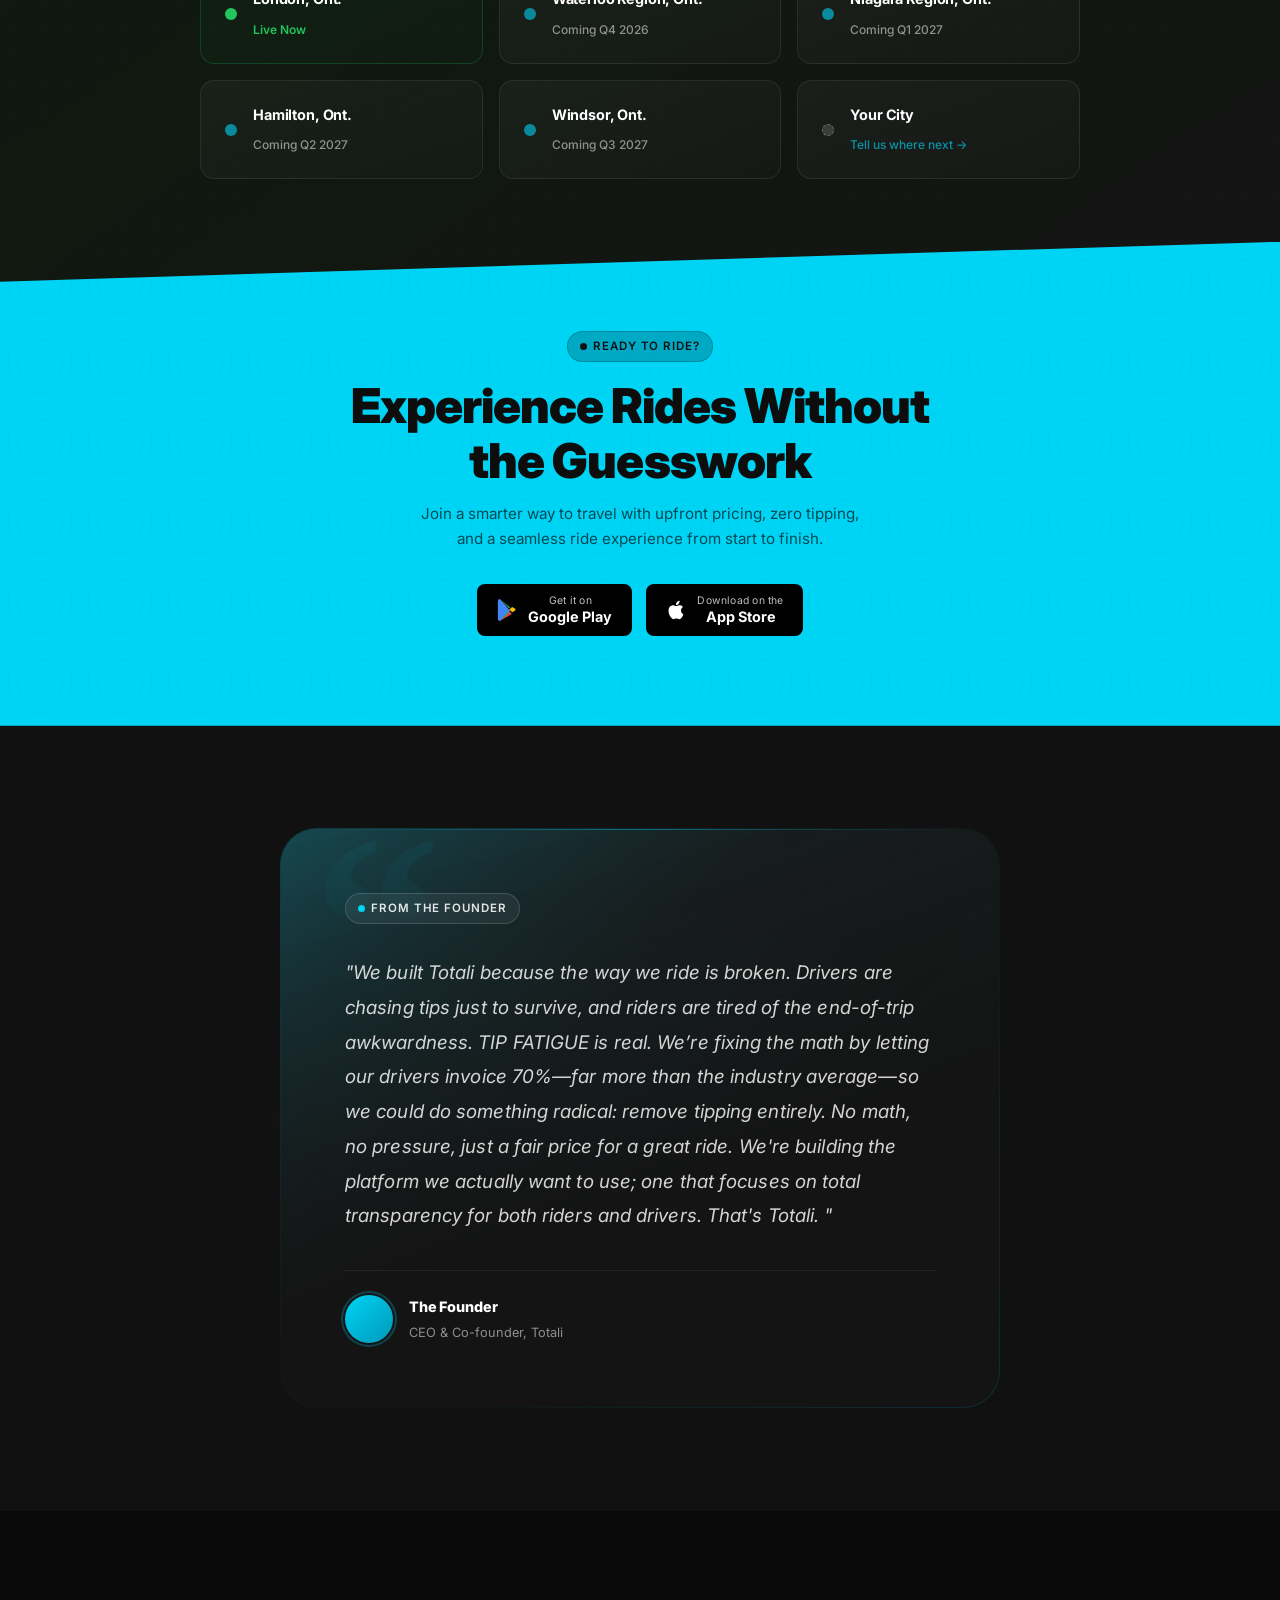
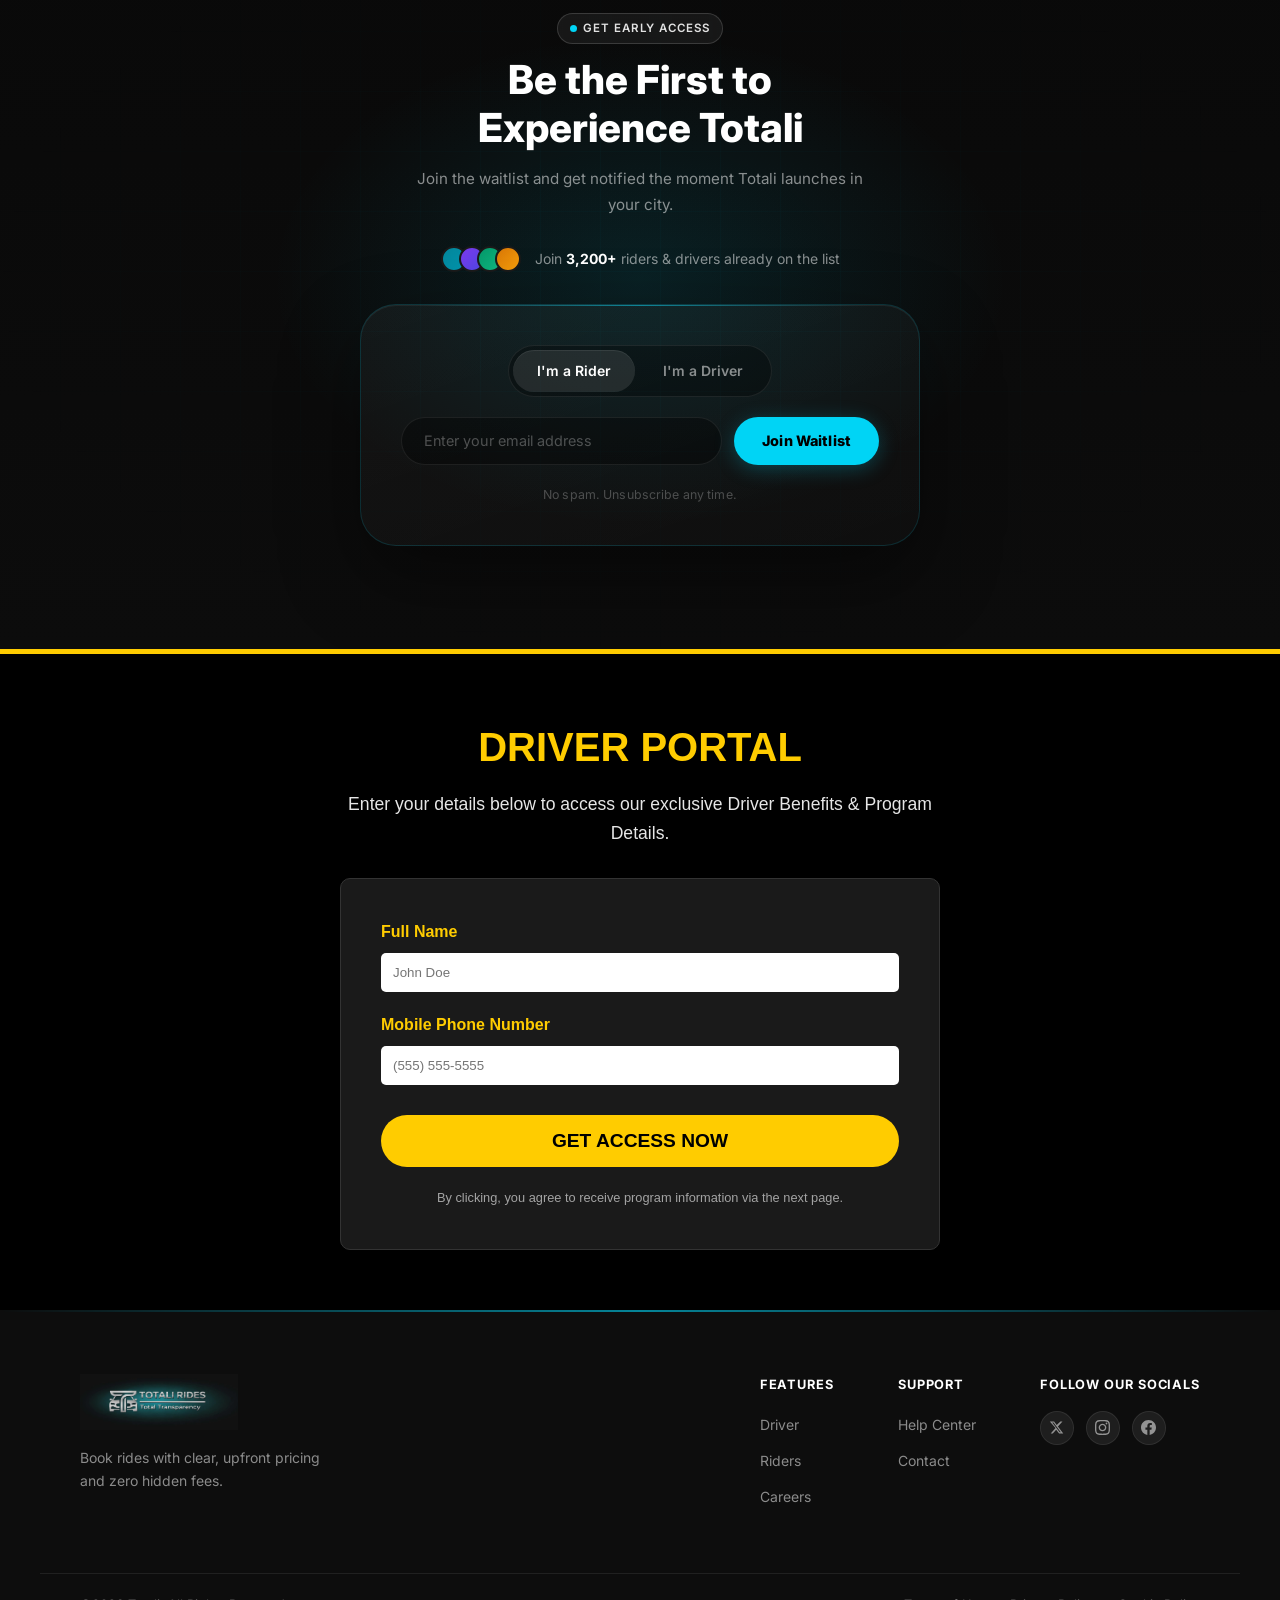
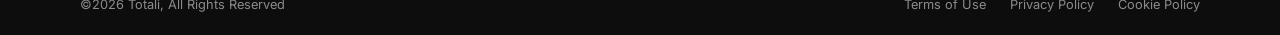
==== commit 2049167a: "Update index.html" ====
--- a/index.html
+++ b/index.html
@@ -32,8 +32,8 @@
 
         <ul class="navbar__links" id="navLinks">
           <li><a href="#faq" class="navbar__link">FAQ</a></li>
-          <li><a href="#" class="navbar__link">Sign up</a></li>
-          <li><a href="#" class="btn btn--outline btn--sm">Sign in</a></li>
+          <li><a href="#" class="navbar__link">Sign up</a></li>          
+          </li><a href="#driver-gate" style="color: #ffcc00; font-weight: bold; text-decoration: none; margin-left: 20px;">DRIVE WITH TOTALI</a>
         </ul>
 
         <button class="navbar__hamburger" id="hamburger" aria-label="Toggle navigation">
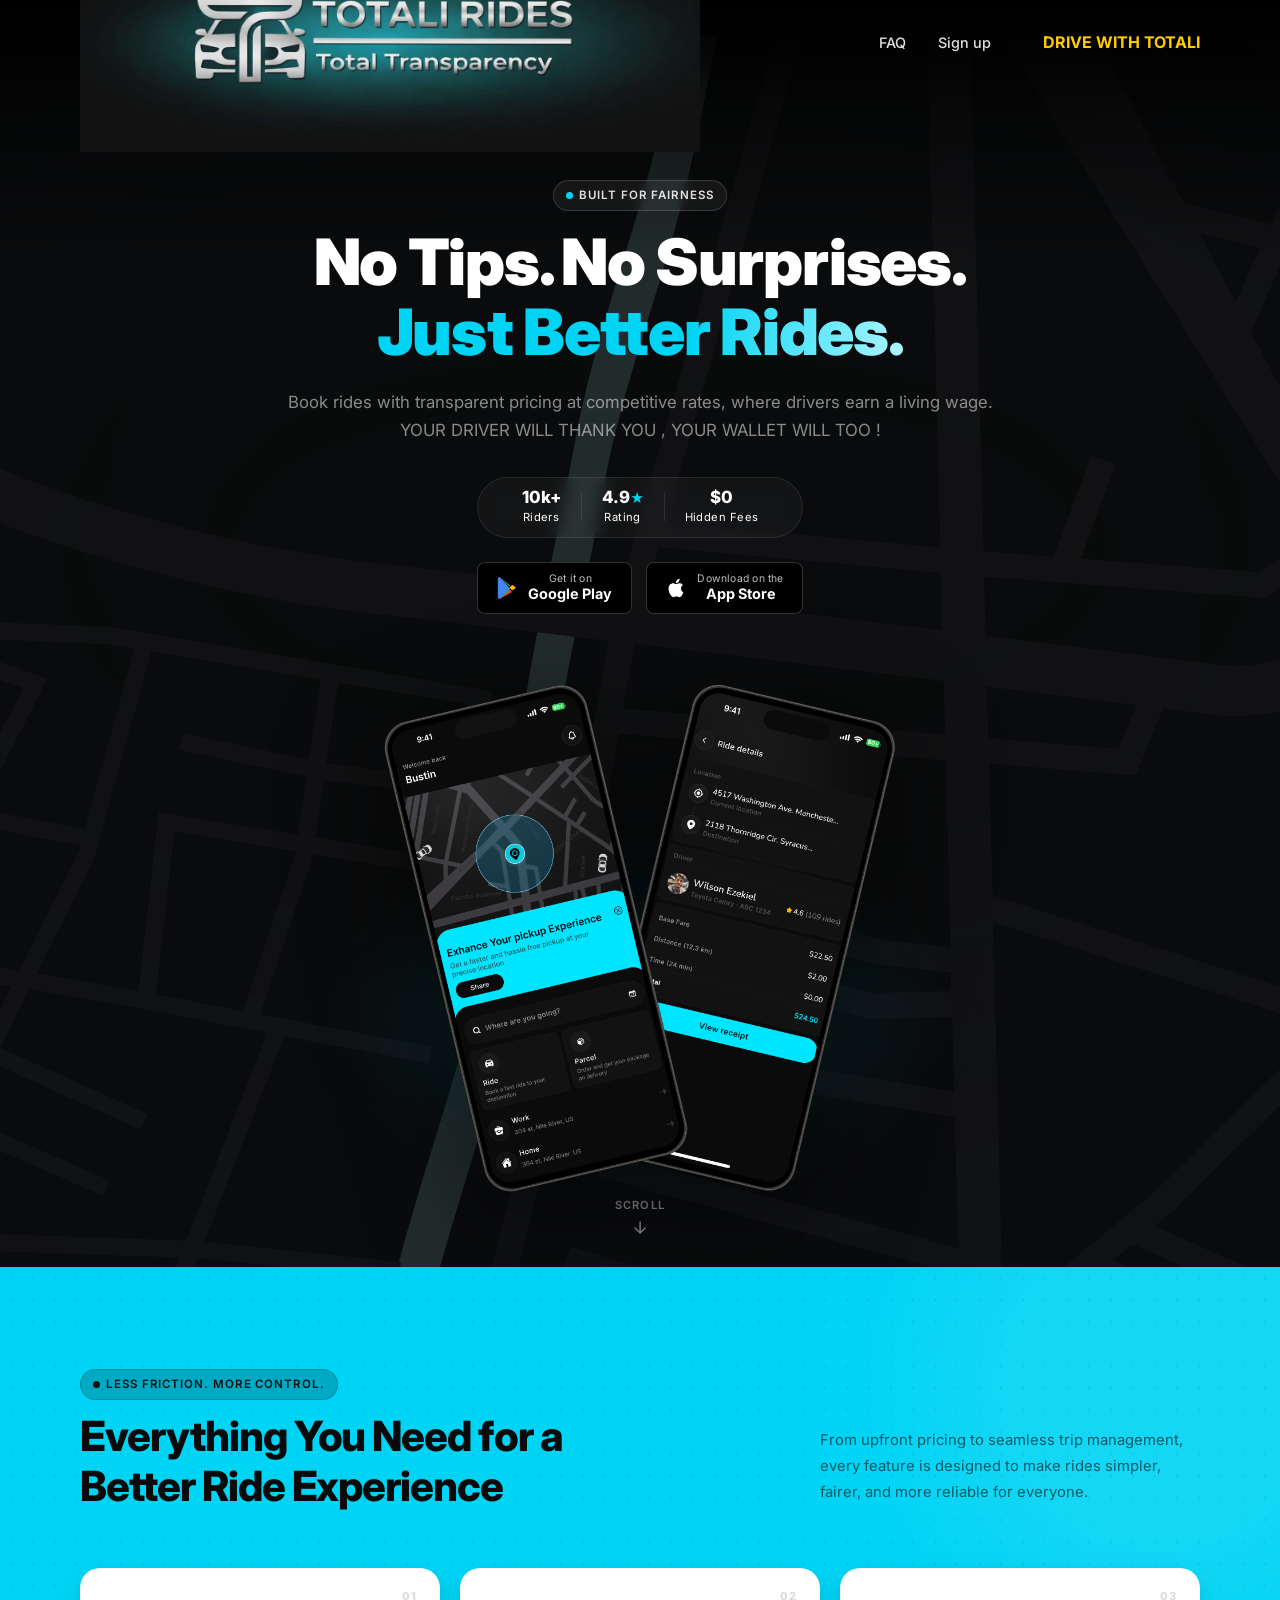
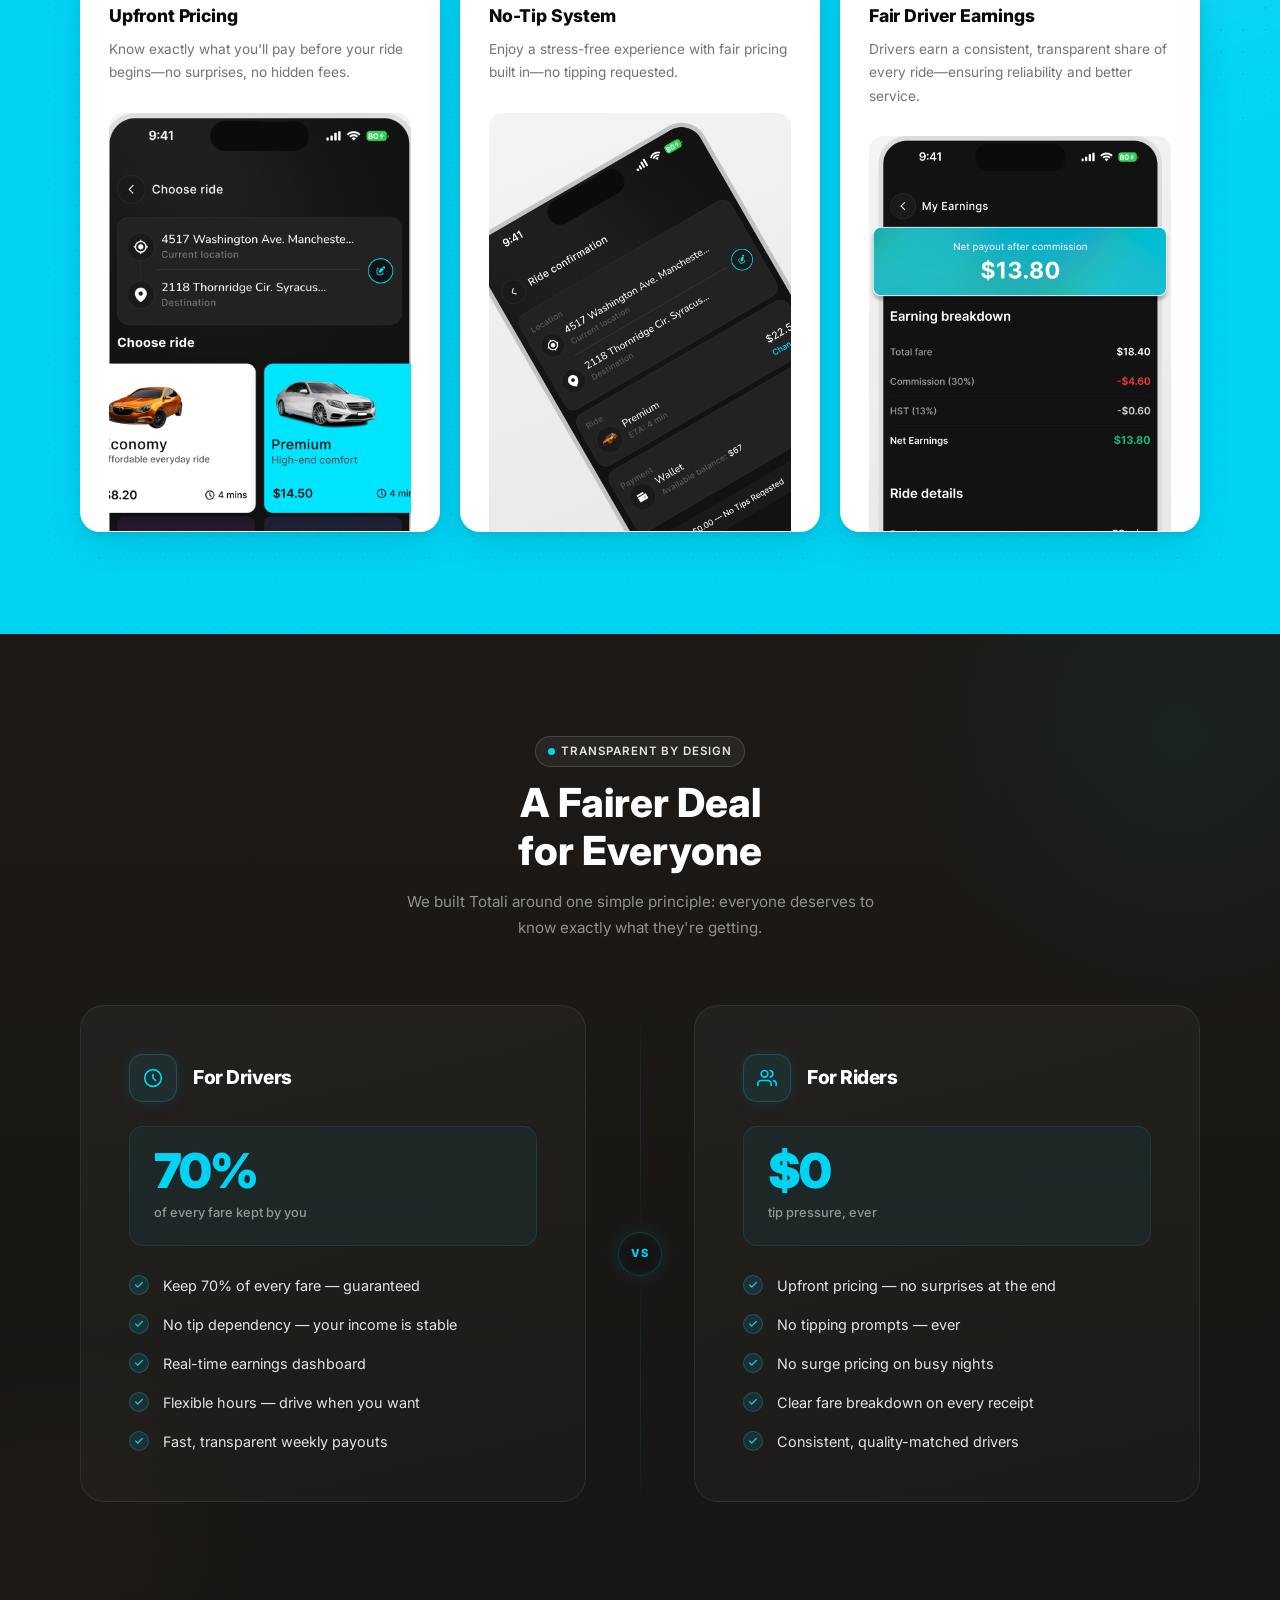
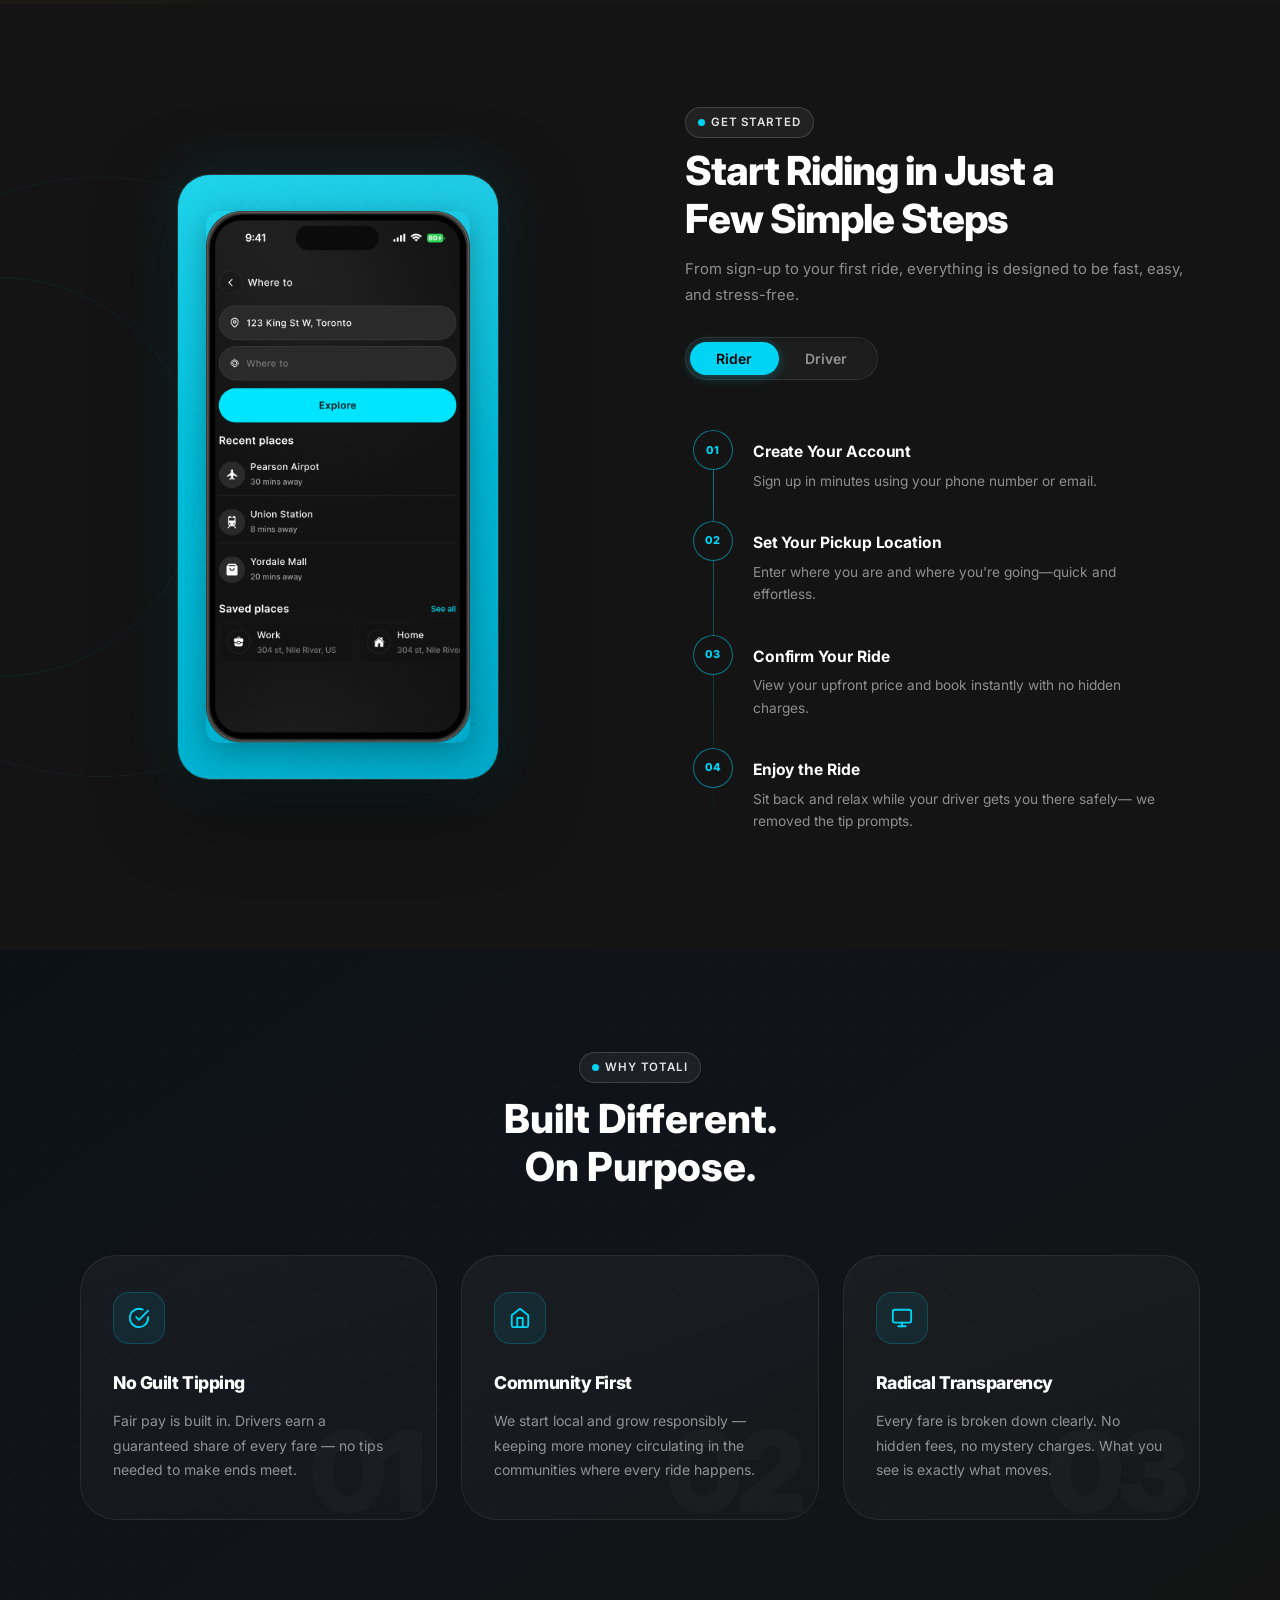
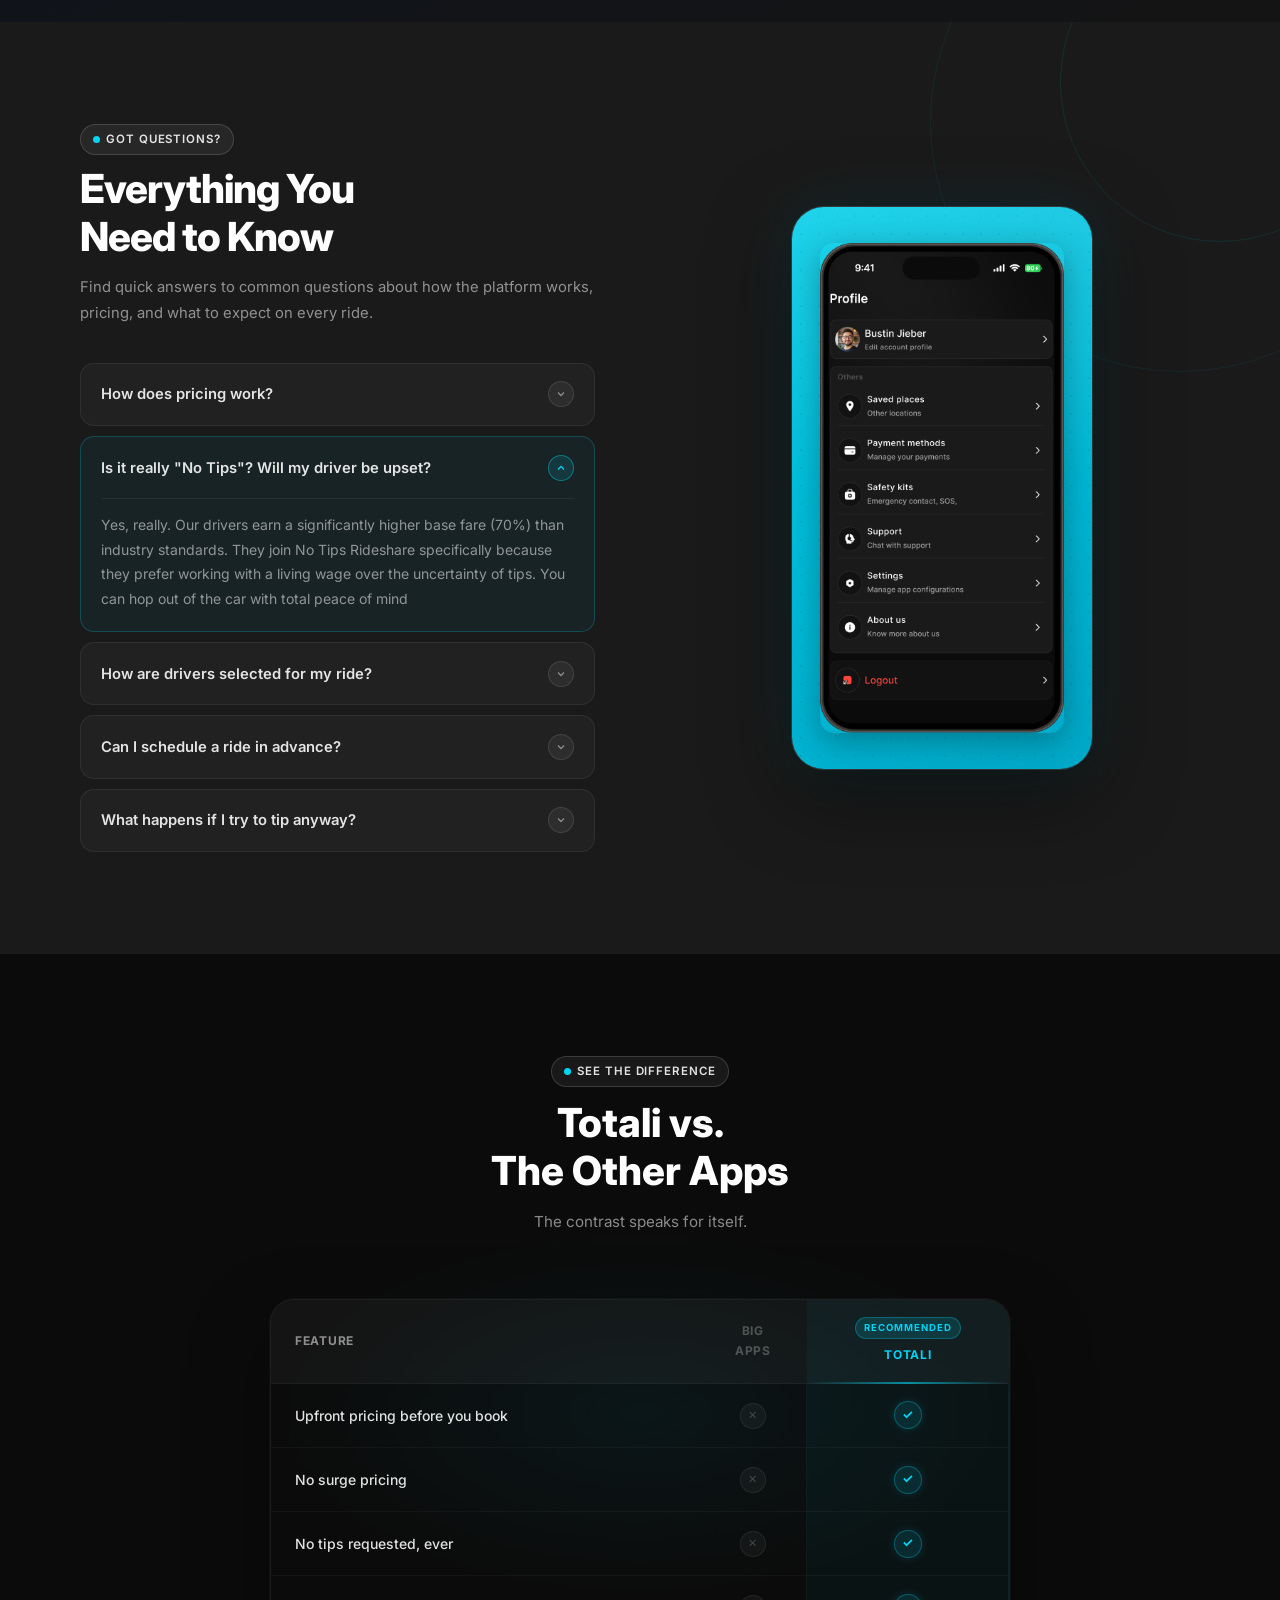
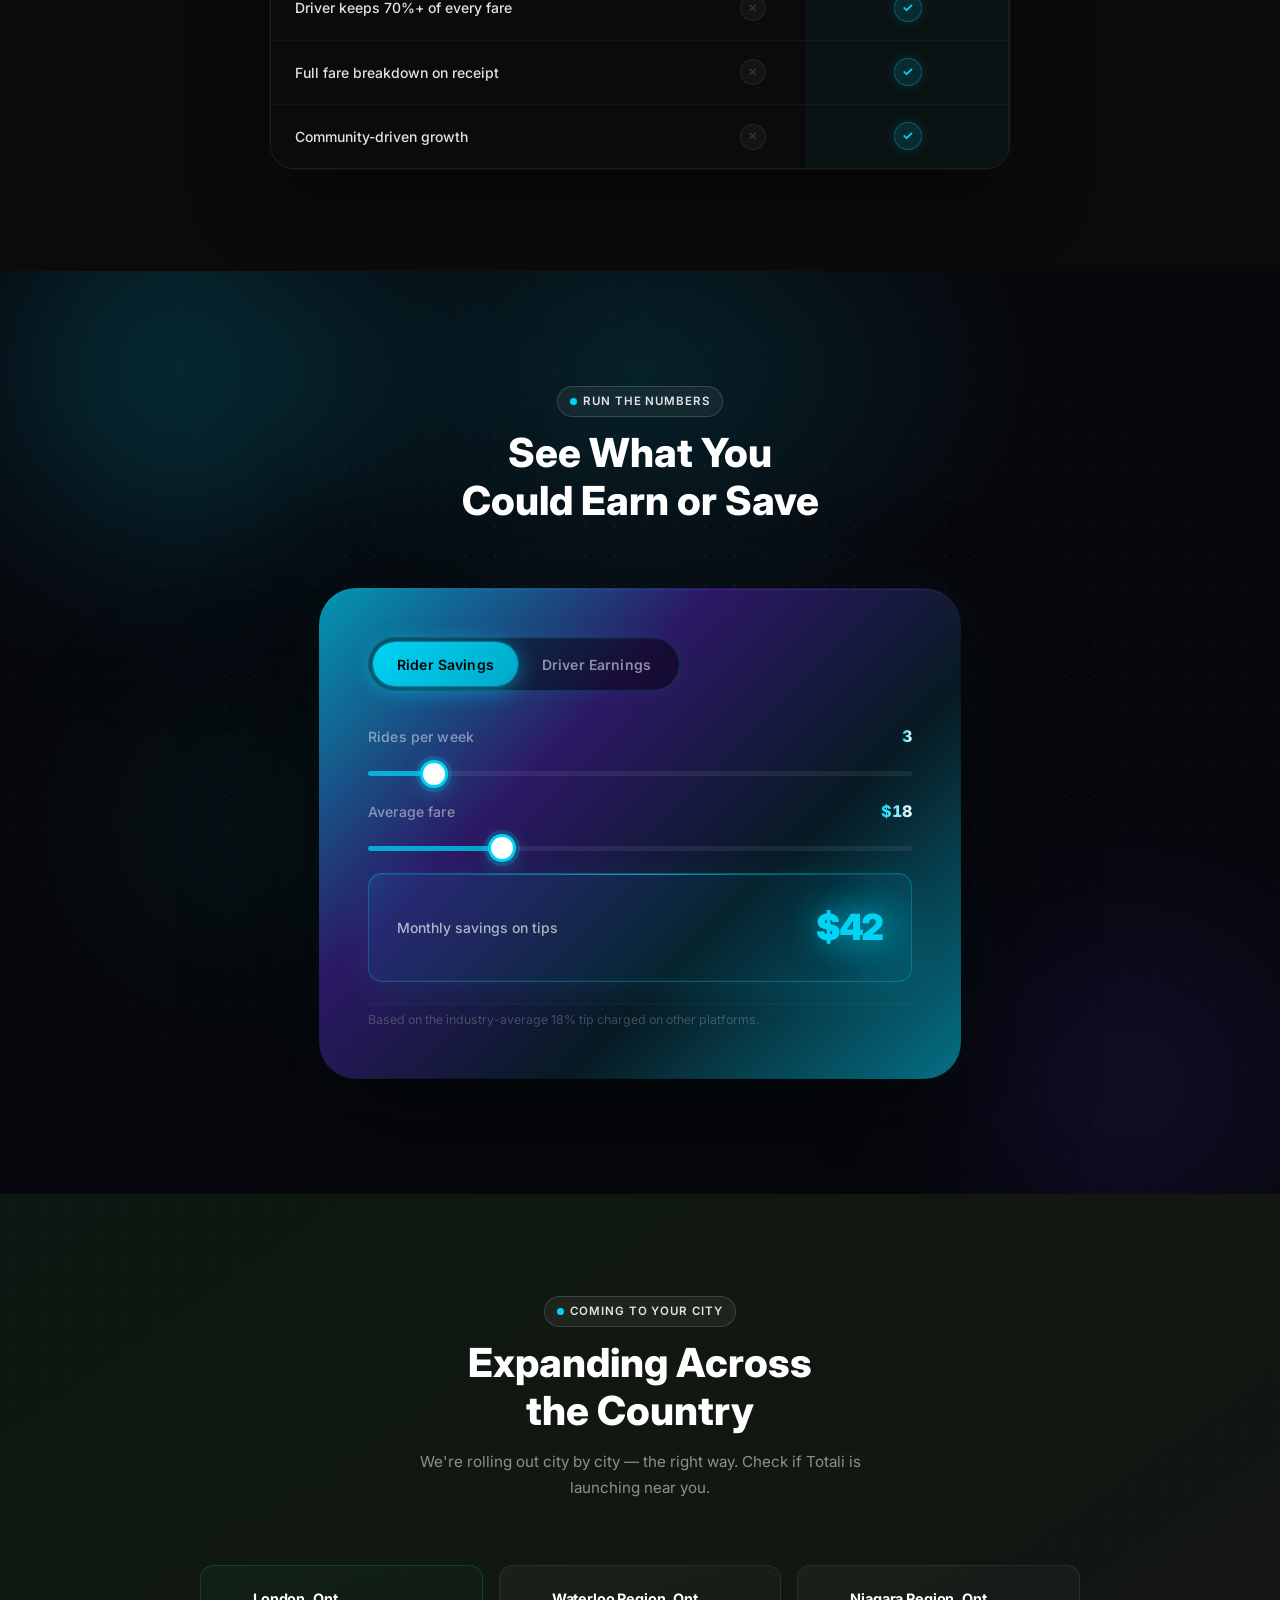
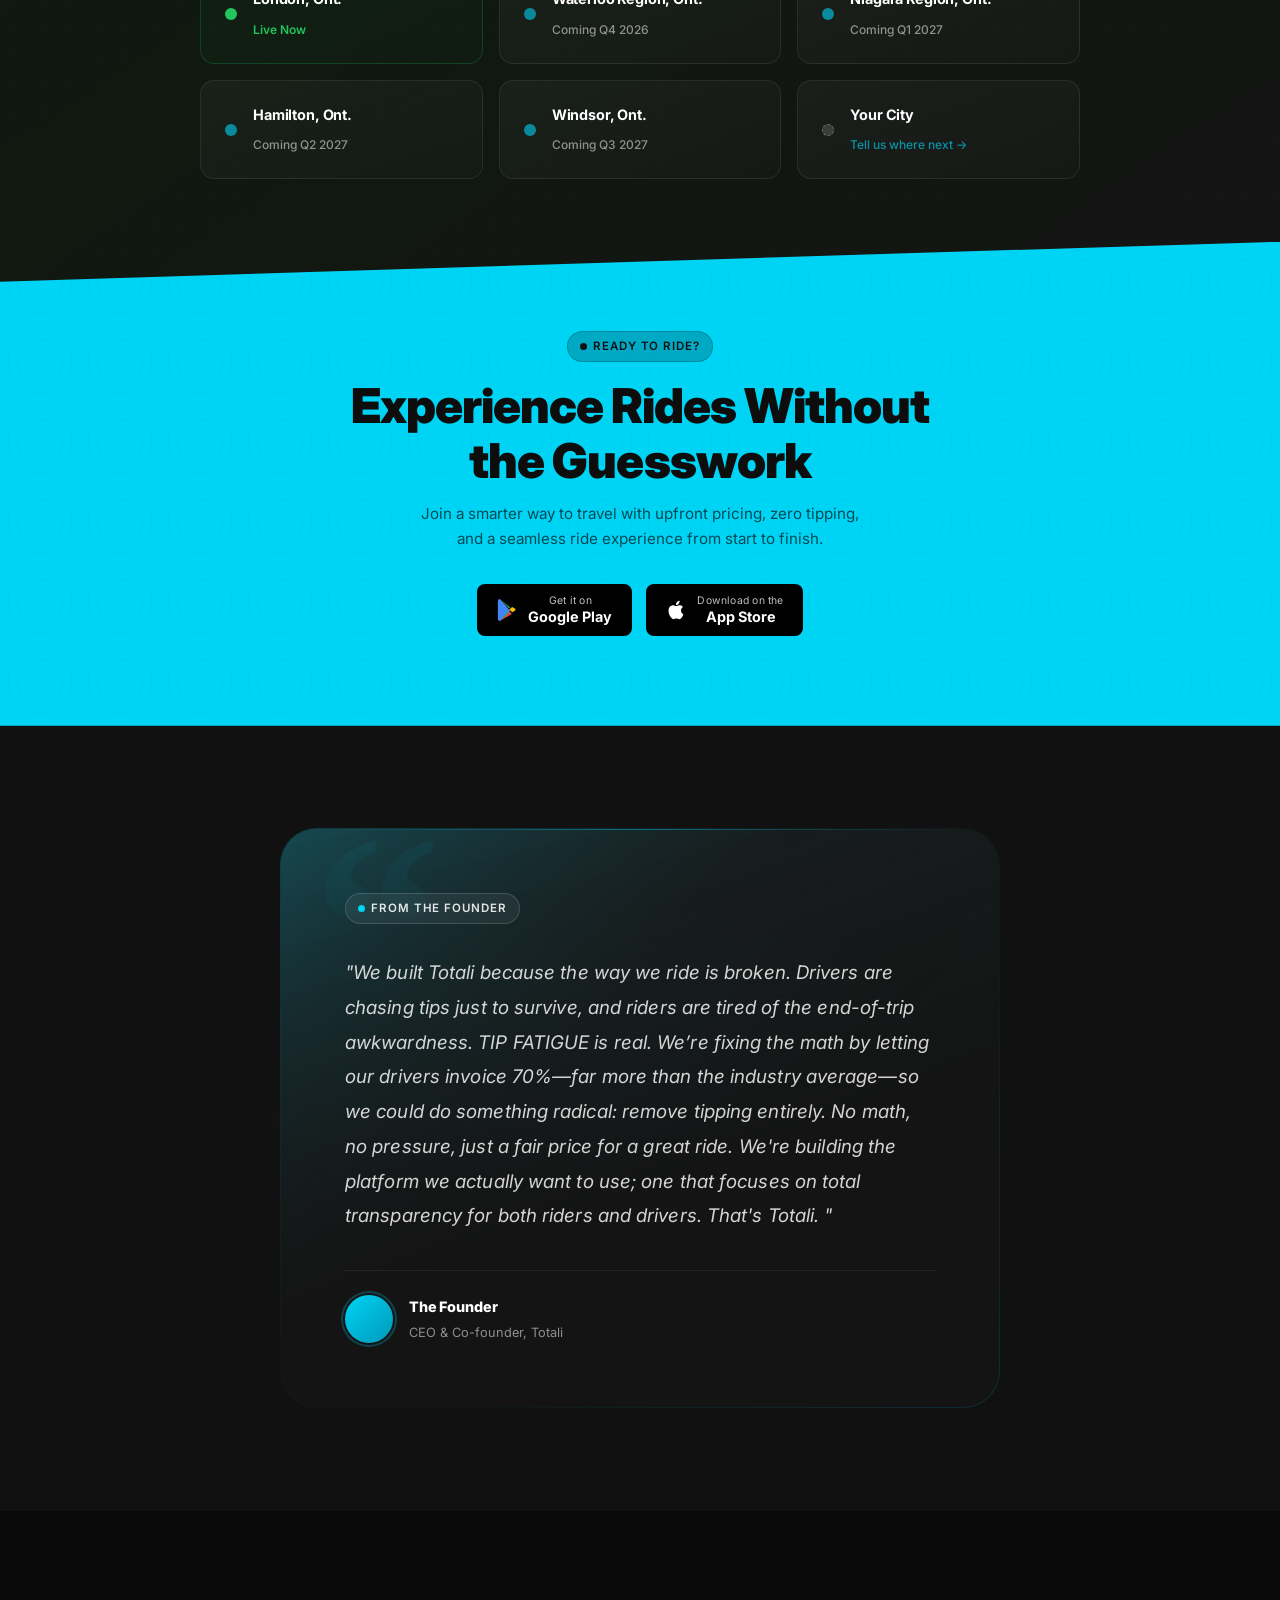
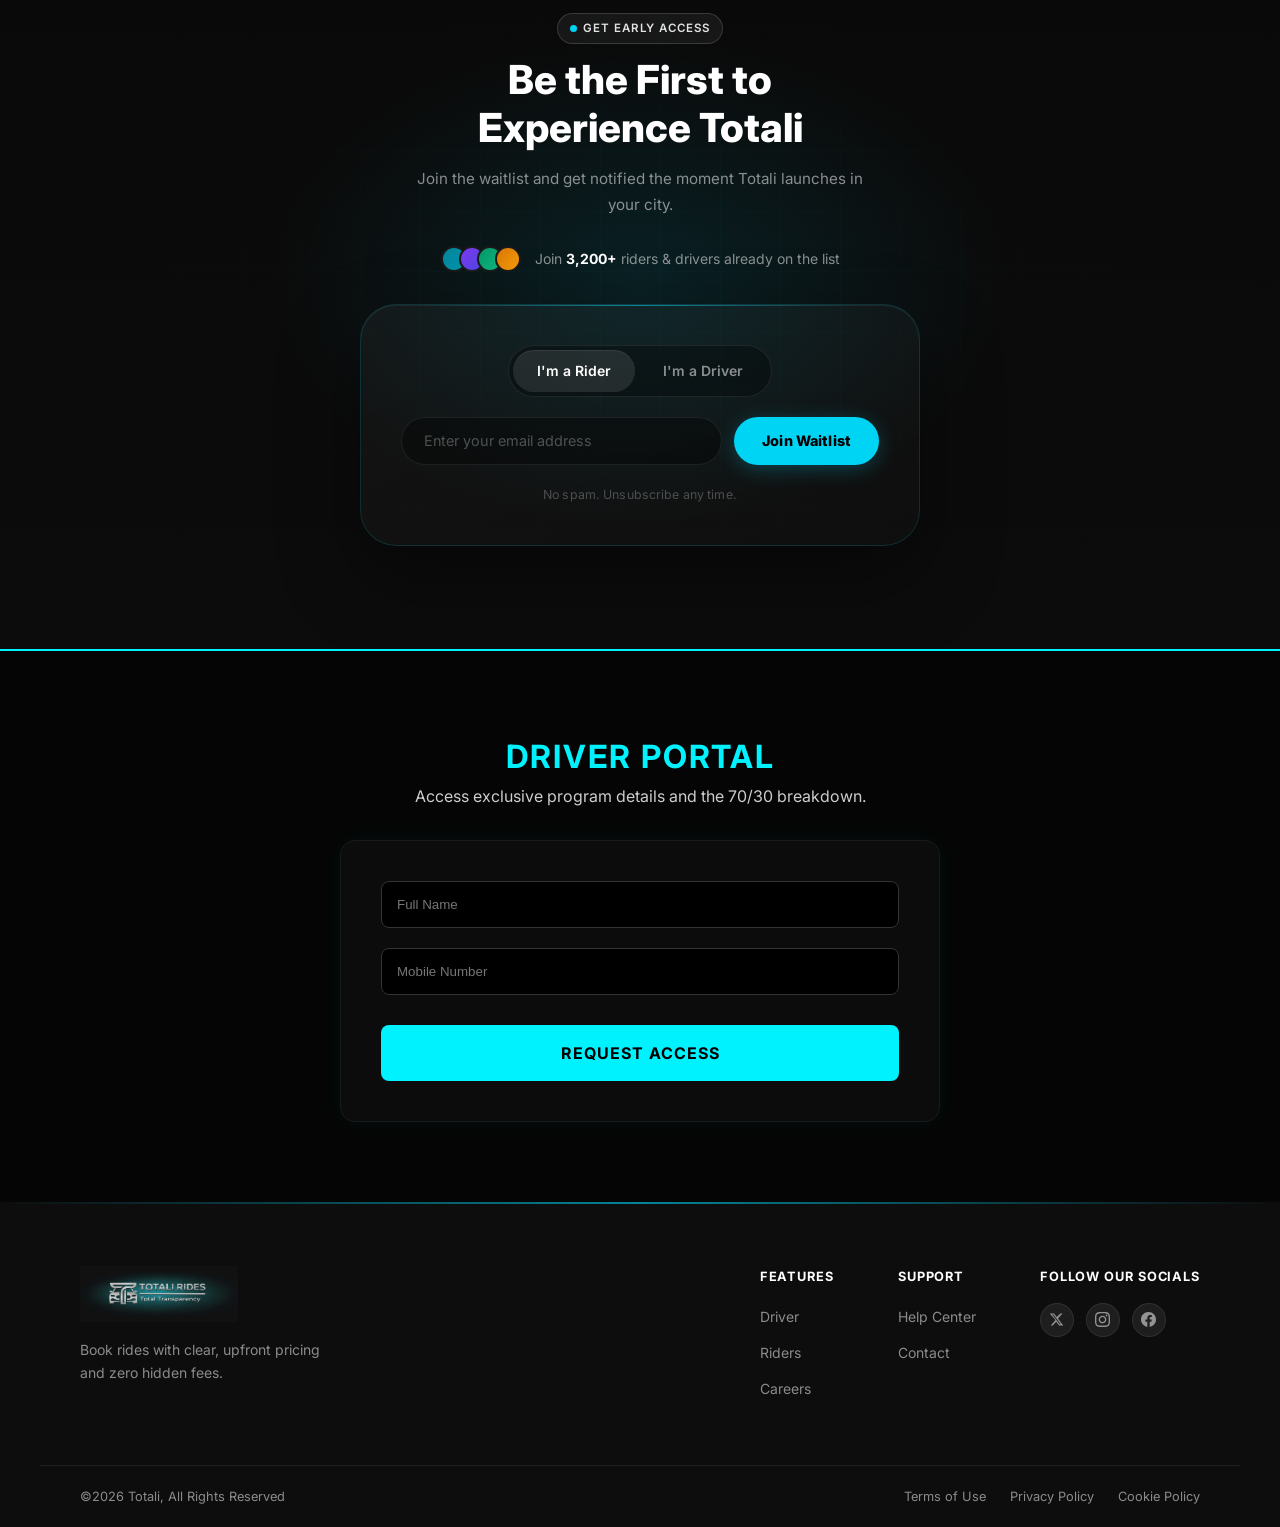
==== commit 2216d1ac: "Update index.html" ====
--- a/index.html
+++ b/index.html
@@ -776,39 +776,23 @@
 
       </div>
     </section>
-<!-- START TOTALI DRIVER DOORWAY SECTION -->
-<section id="driver-gate" style="background-color: #000000; color: #ffffff; padding: 60px 20px; text-align: center; border-top: 5px solid #ffcc00;">
-    <div style="max-width: 600px; margin: 0 auto; font-family: 'Arial', sans-serif;">
-        
-        <h2 style="color: #ffcc00; font-size: 2.5rem; margin-bottom: 10px;">DRIVER PORTAL</h2>
-        <p style="font-size: 1.1rem; margin-bottom: 30px; opacity: 0.9;">
-            Enter your details below to access our exclusive Driver Benefits & Program Details.
-        </p>
-
-        <!-- FORM START -->
-        <!-- Note: We will link 'action' to your hidden page URL once it is created -->
-        <form action="drivers-portal.html" method="GET" style="background: #1a1a1a; padding: 40px; border-radius: 10px; border: 1px solid #333;">
+<!-- TOTALI DRIVER DOORWAY - GITHUB THEME -->
+<section id="driver-gate" style="background-color: #050505; color: #ffffff; padding: 80px 20px; text-align: center; border-top: 2px solid #00f2ff;">
+    <div style="max-width: 600px; margin: 0 auto;">
+        <h2 style="color: #00f2ff; font-size: 2rem; letter-spacing: 2px; text-transform: uppercase;">Driver Portal</h2>
+        <p style="opacity: 0.8; margin-bottom: 30px;">Access exclusive program details and the 70/30 breakdown.</p>
+
+        <form action="drivers-portal.html" method="GET" style="background: #0c0c0c; padding: 40px; border-radius: 15px; border: 1px solid #1a1a1a; box-shadow: 0 0 20px rgba(0, 242, 255, 0.05);">
+            <input type="text" name="name" placeholder="Full Name" required 
+                style="width: 100%; padding: 15px; margin-bottom: 20px; border-radius: 8px; border: 1px solid #333; background: #000; color: #fff;">
             
-            <div style="margin-bottom: 20px; text-align: left;">
-                <label style="display: block; margin-bottom: 8px; color: #ffcc00; font-weight: bold;">Full Name</label>
-                <input type="text" name="name" placeholder="John Doe" required 
-                    style="width: 100%; padding: 12px; border-radius: 5px; border: none; background: #fff; color: #000;">
-            </div>
-
-            <div style="margin-bottom: 30px; text-align: left;">
-                <label style="display: block; margin-bottom: 8px; color: #ffcc00; font-weight: bold;">Mobile Phone Number</label>
-                <input type="tel" name="phone" placeholder="(555) 555-5555" required 
-                    style="width: 100%; padding: 12px; border-radius: 5px; border: none; background: #fff; color: #000;">
-            </div>
+            <input type="tel" name="phone" placeholder="Mobile Number" required 
+                style="width: 100%; padding: 15px; margin-bottom: 30px; border-radius: 8px; border: 1px solid #333; background: #000; color: #fff;">
 
             <button type="submit" 
-                style="background-color: #ffcc00; color: #000; border: none; padding: 15px 40px; font-size: 1.2rem; font-weight: bold; border-radius: 50px; cursor: pointer; transition: 0.3s; width: 100%;">
-                GET ACCESS NOW
+                style="background: #00f2ff; color: #000; border: none; padding: 18px 40px; font-size: 1rem; font-weight: bold; border-radius: 8px; cursor: pointer; width: 100%; text-transform: uppercase; letter-spacing: 1px;">
+                Request Access
             </button>
-            
-            <p style="font-size: 0.8rem; margin-top: 20px; opacity: 0.6;">
-                By clicking, you agree to receive program information via the next page.
-            </p>
         </form>
     </div>
 </section>
--- a/css/style.css
+++ b/css/style.css
@@ -1,3 +1,6 @@
+html {
+  scroll-behavior: smooth;
+}
 /* ============================================================
    No Tips Ride Share — Main Stylesheet
    Author: Dev Team
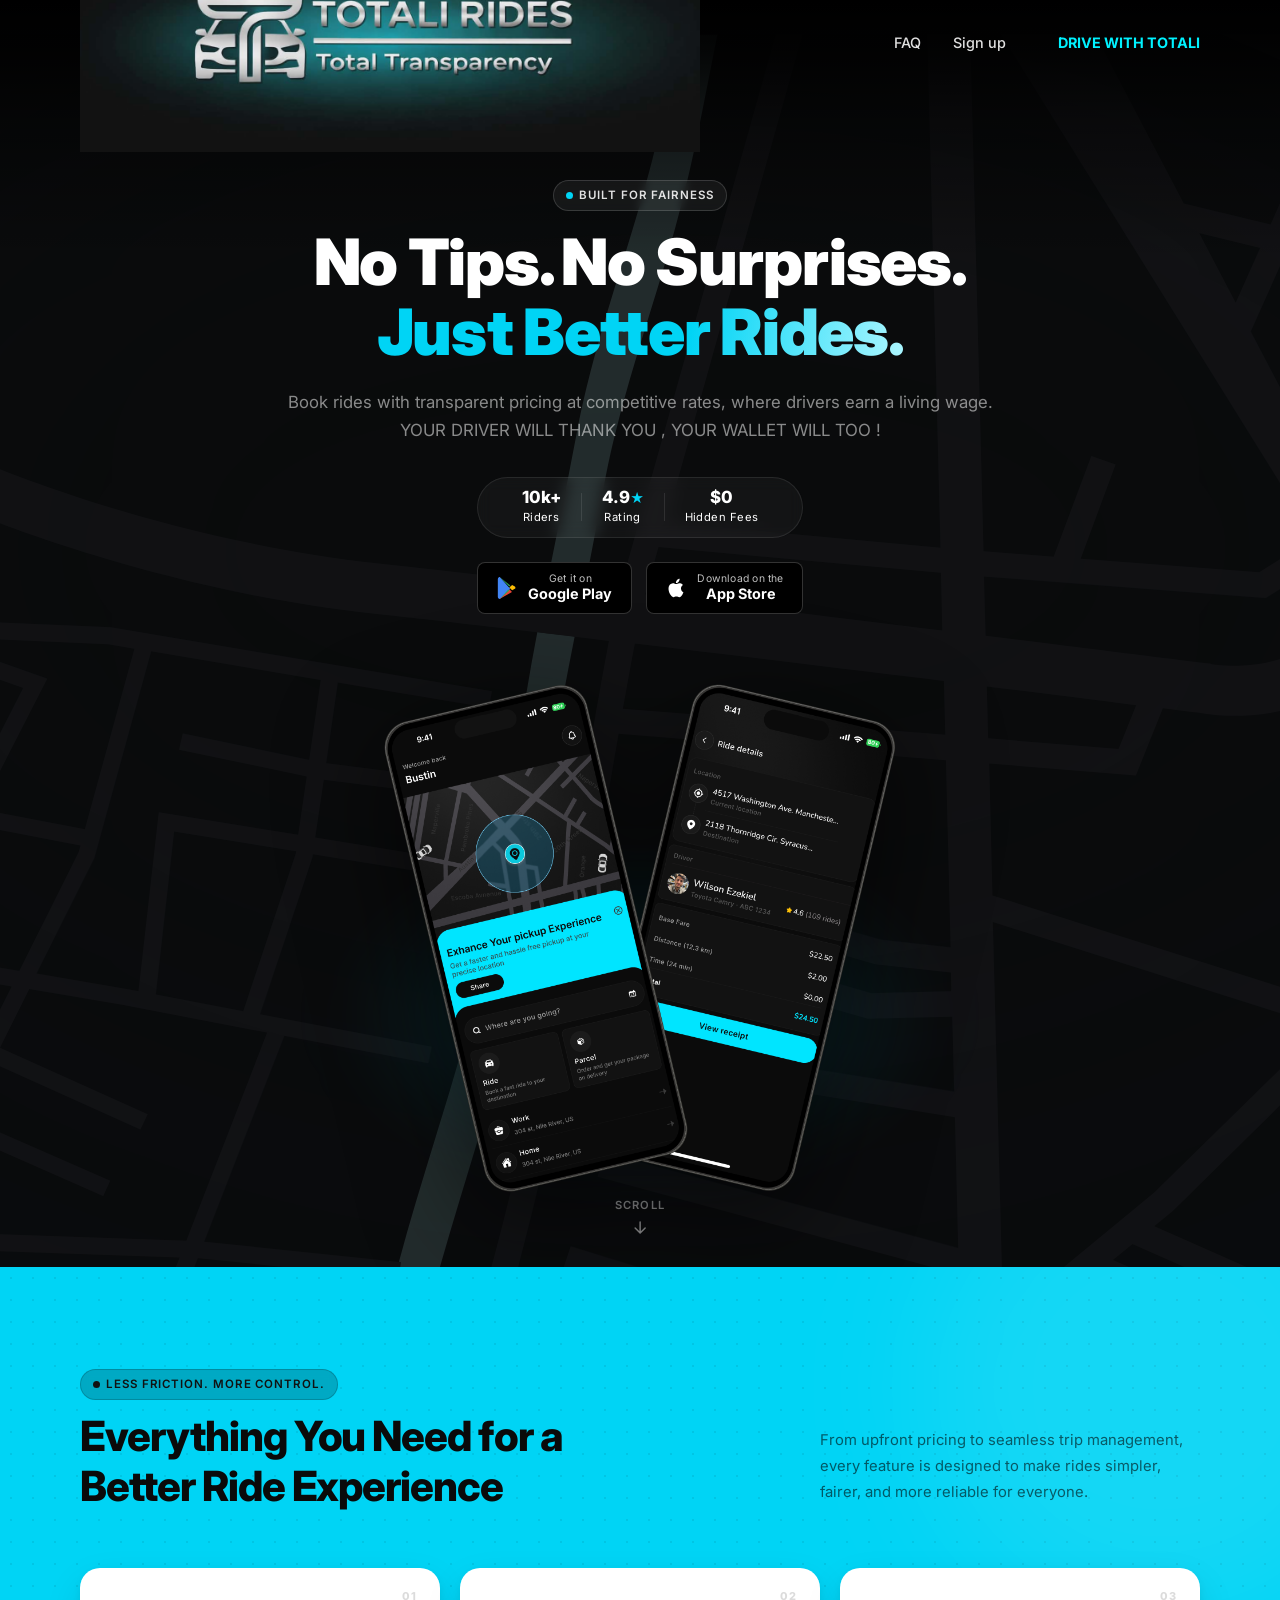
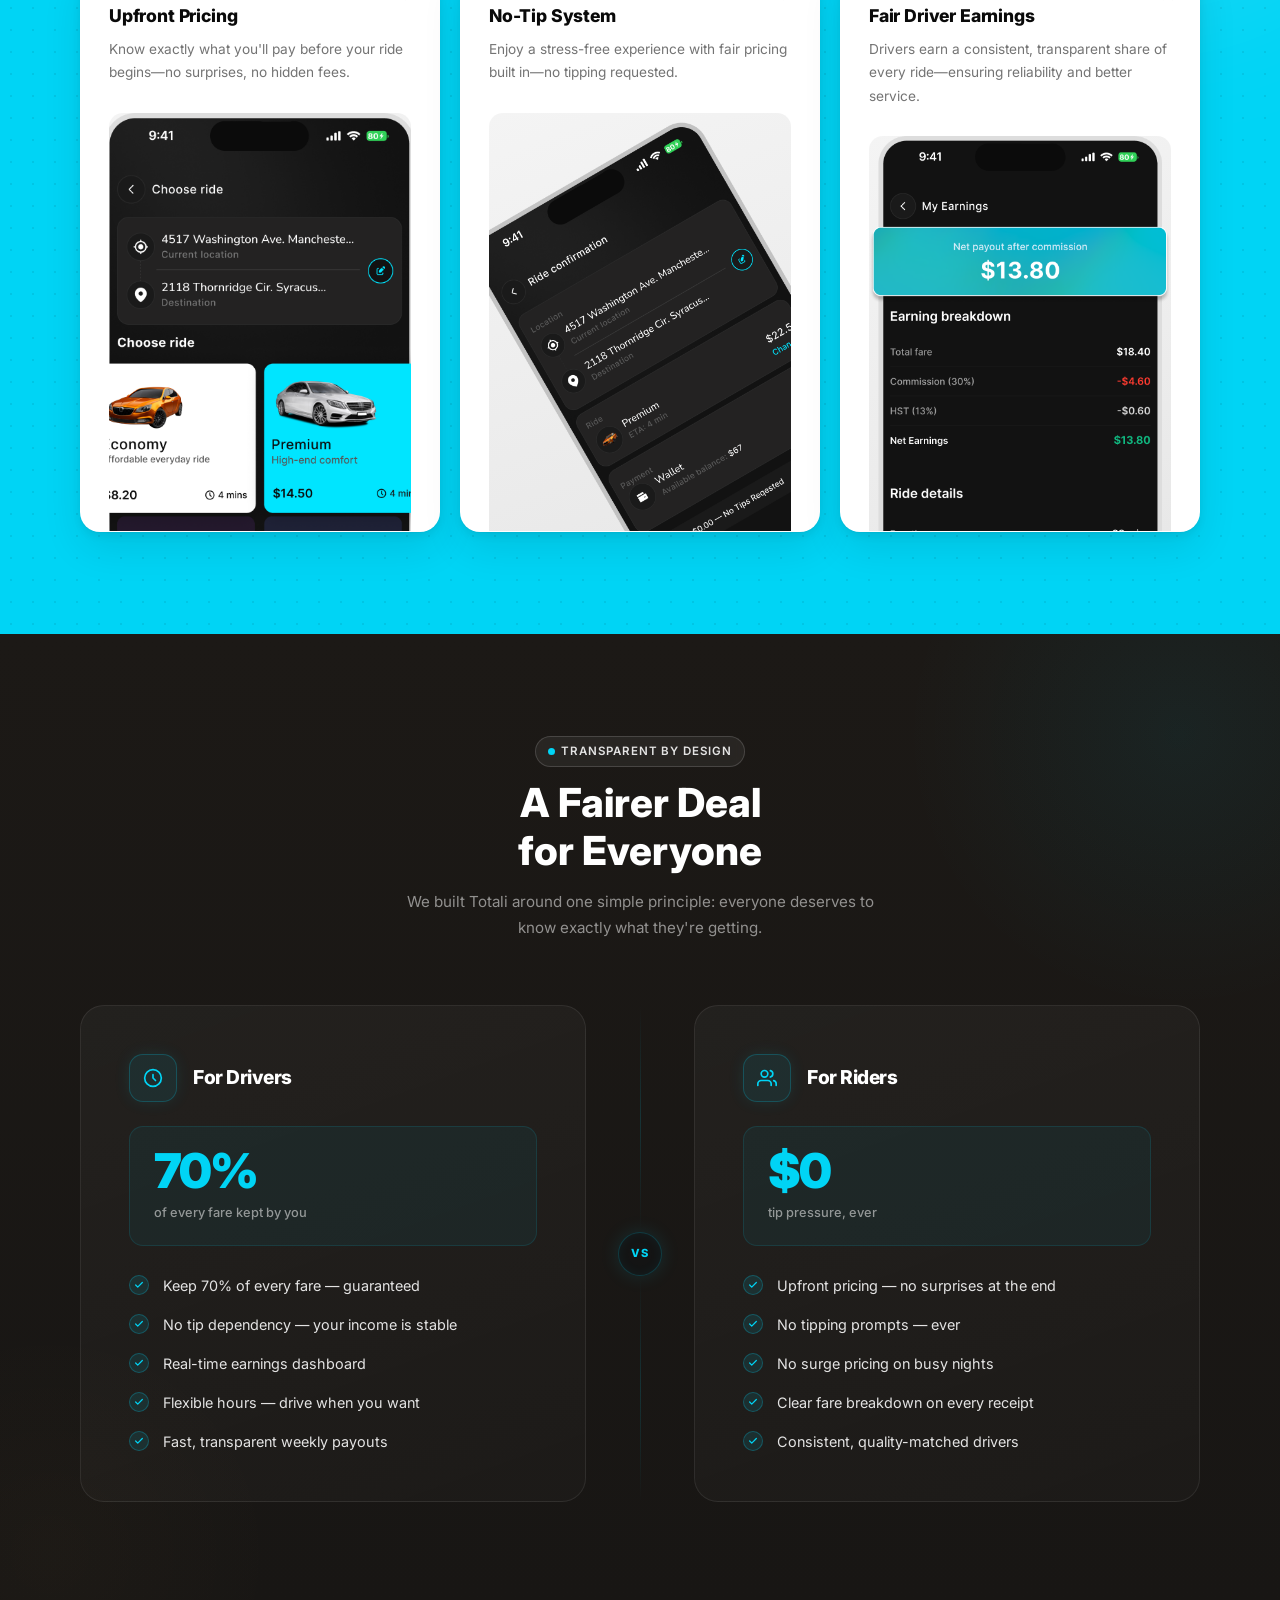
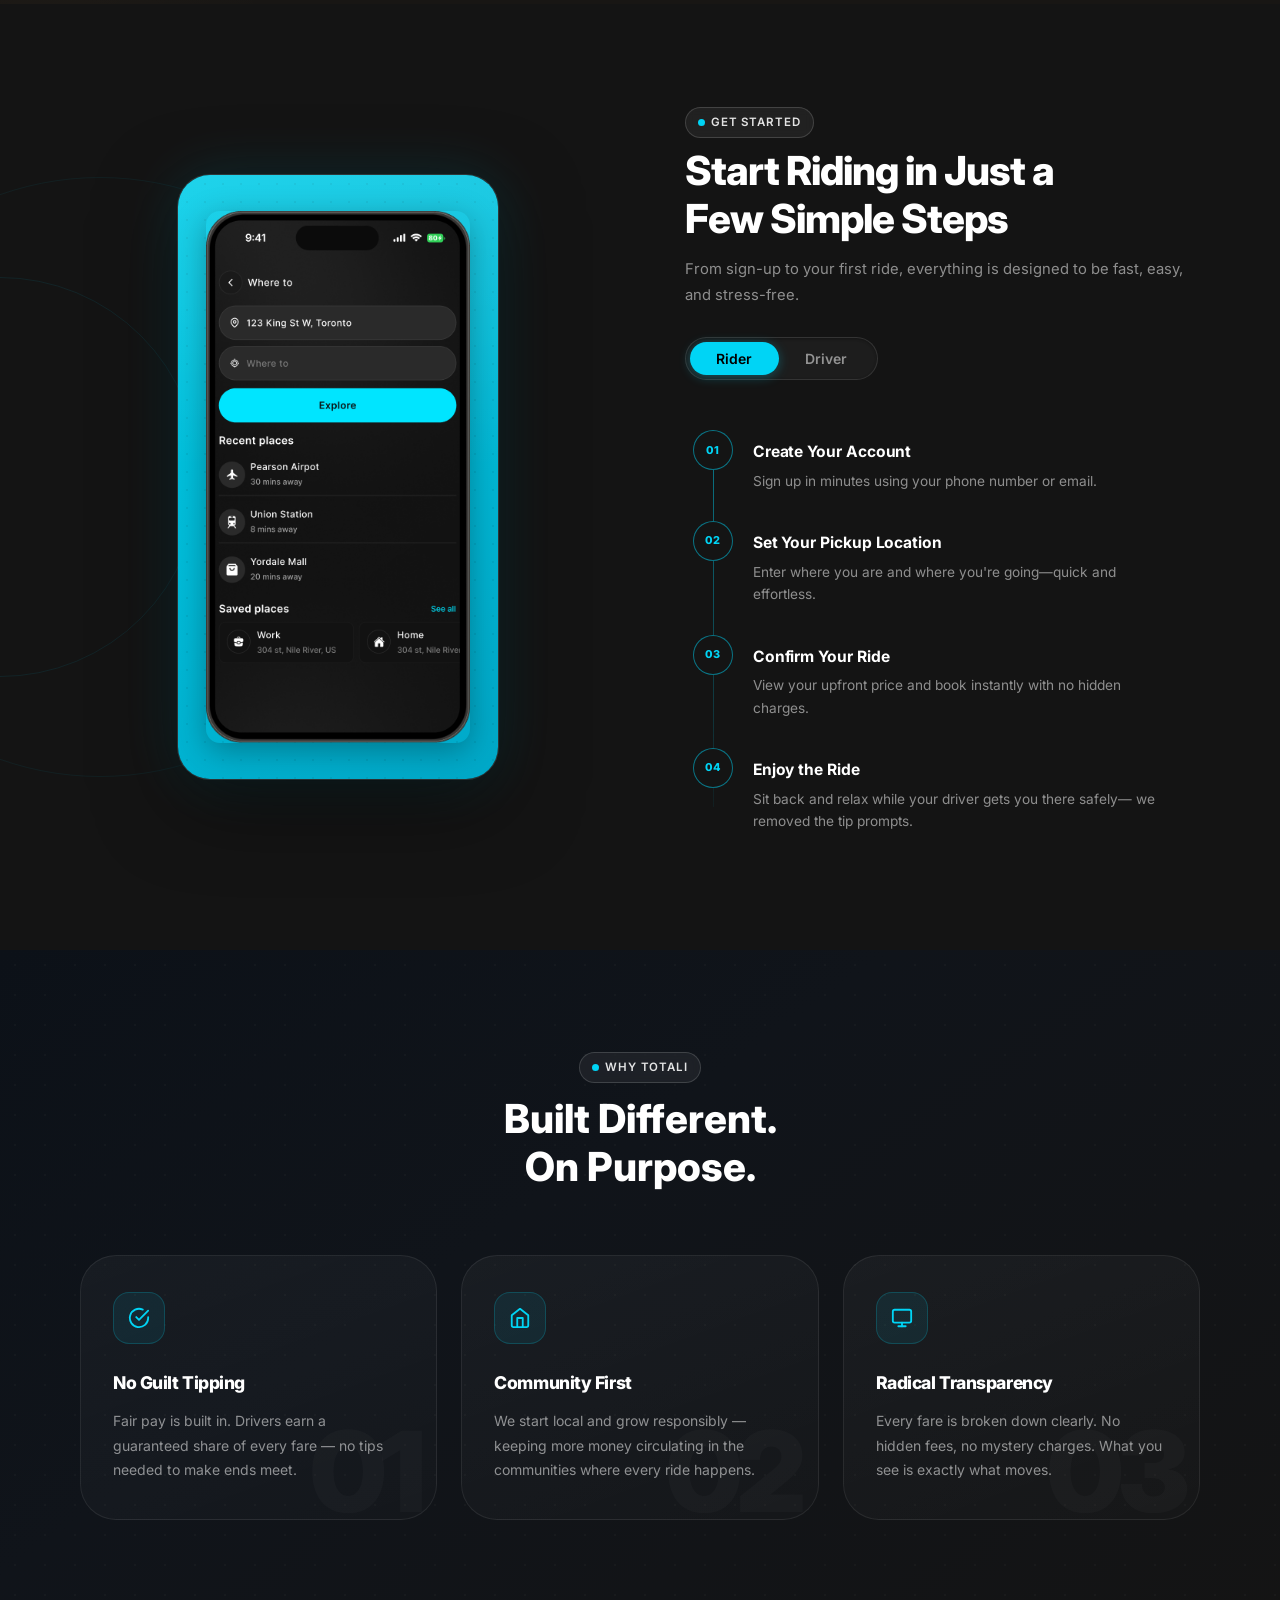
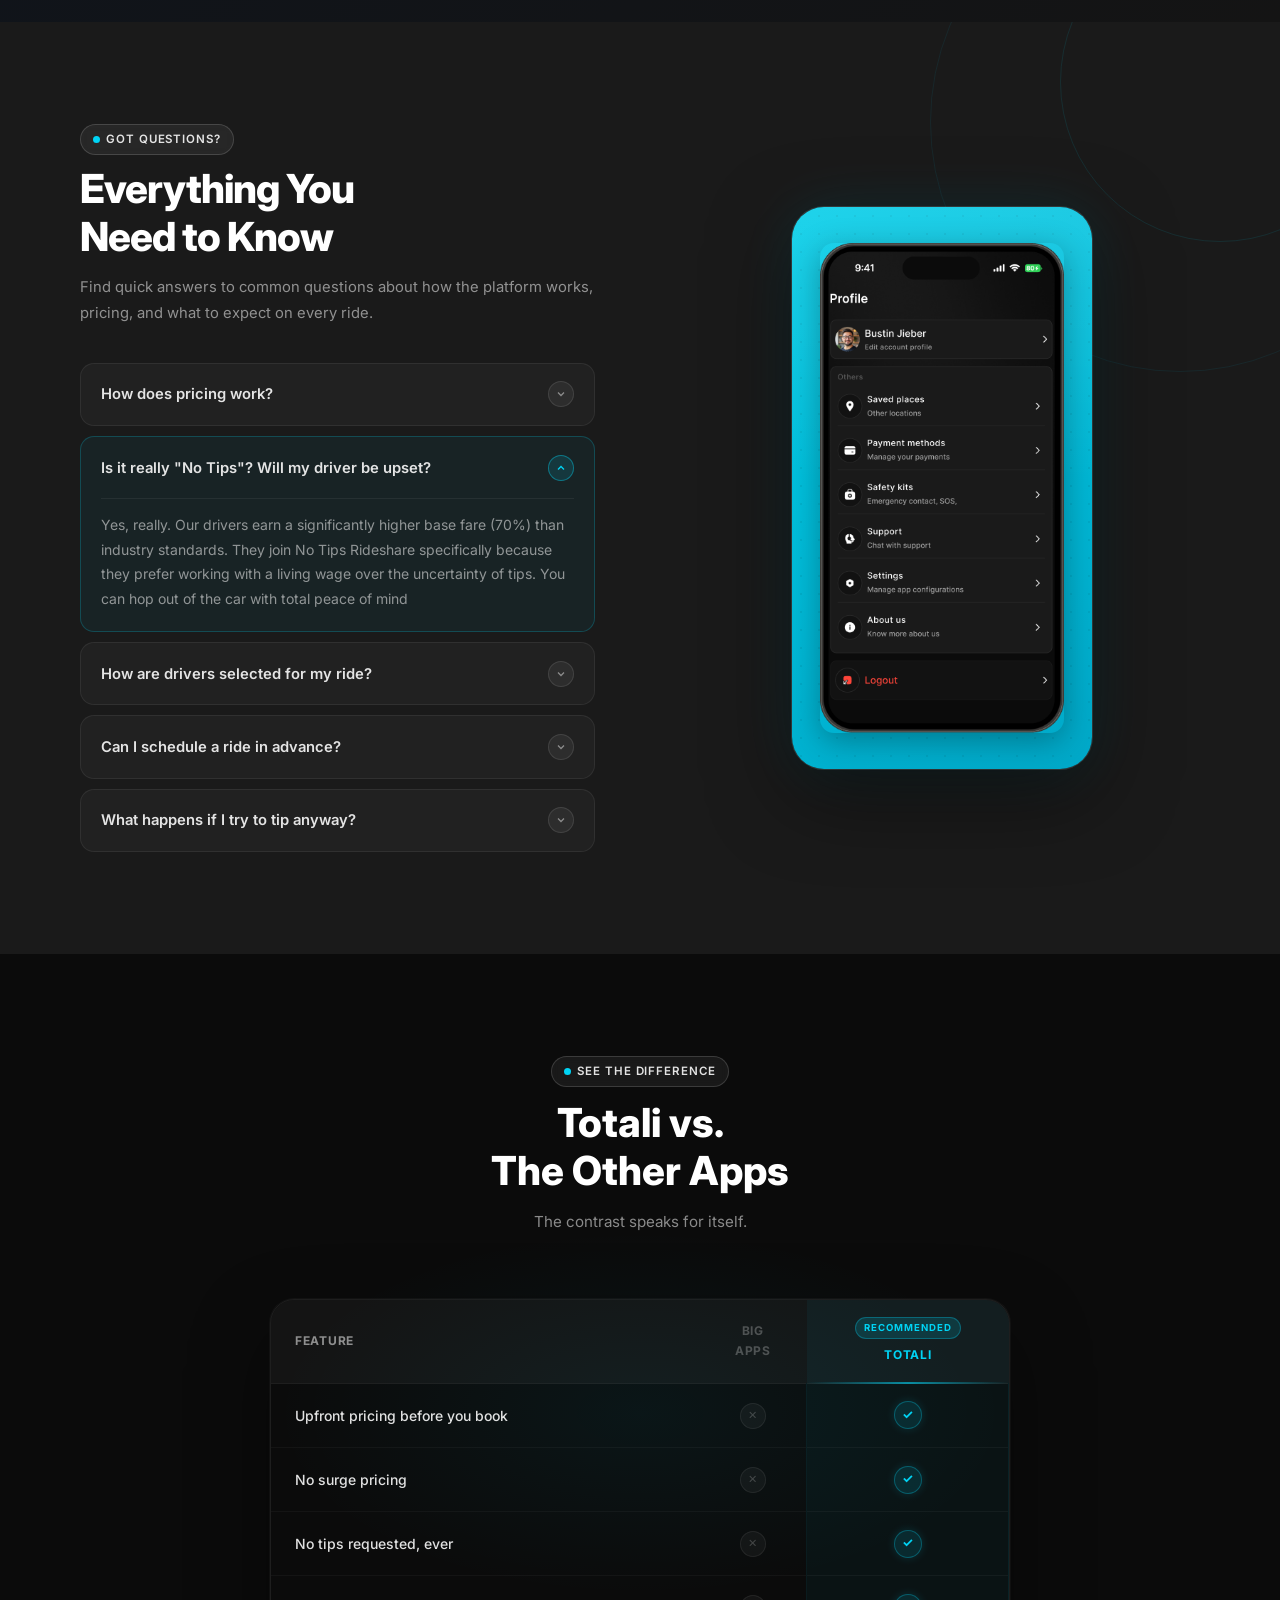
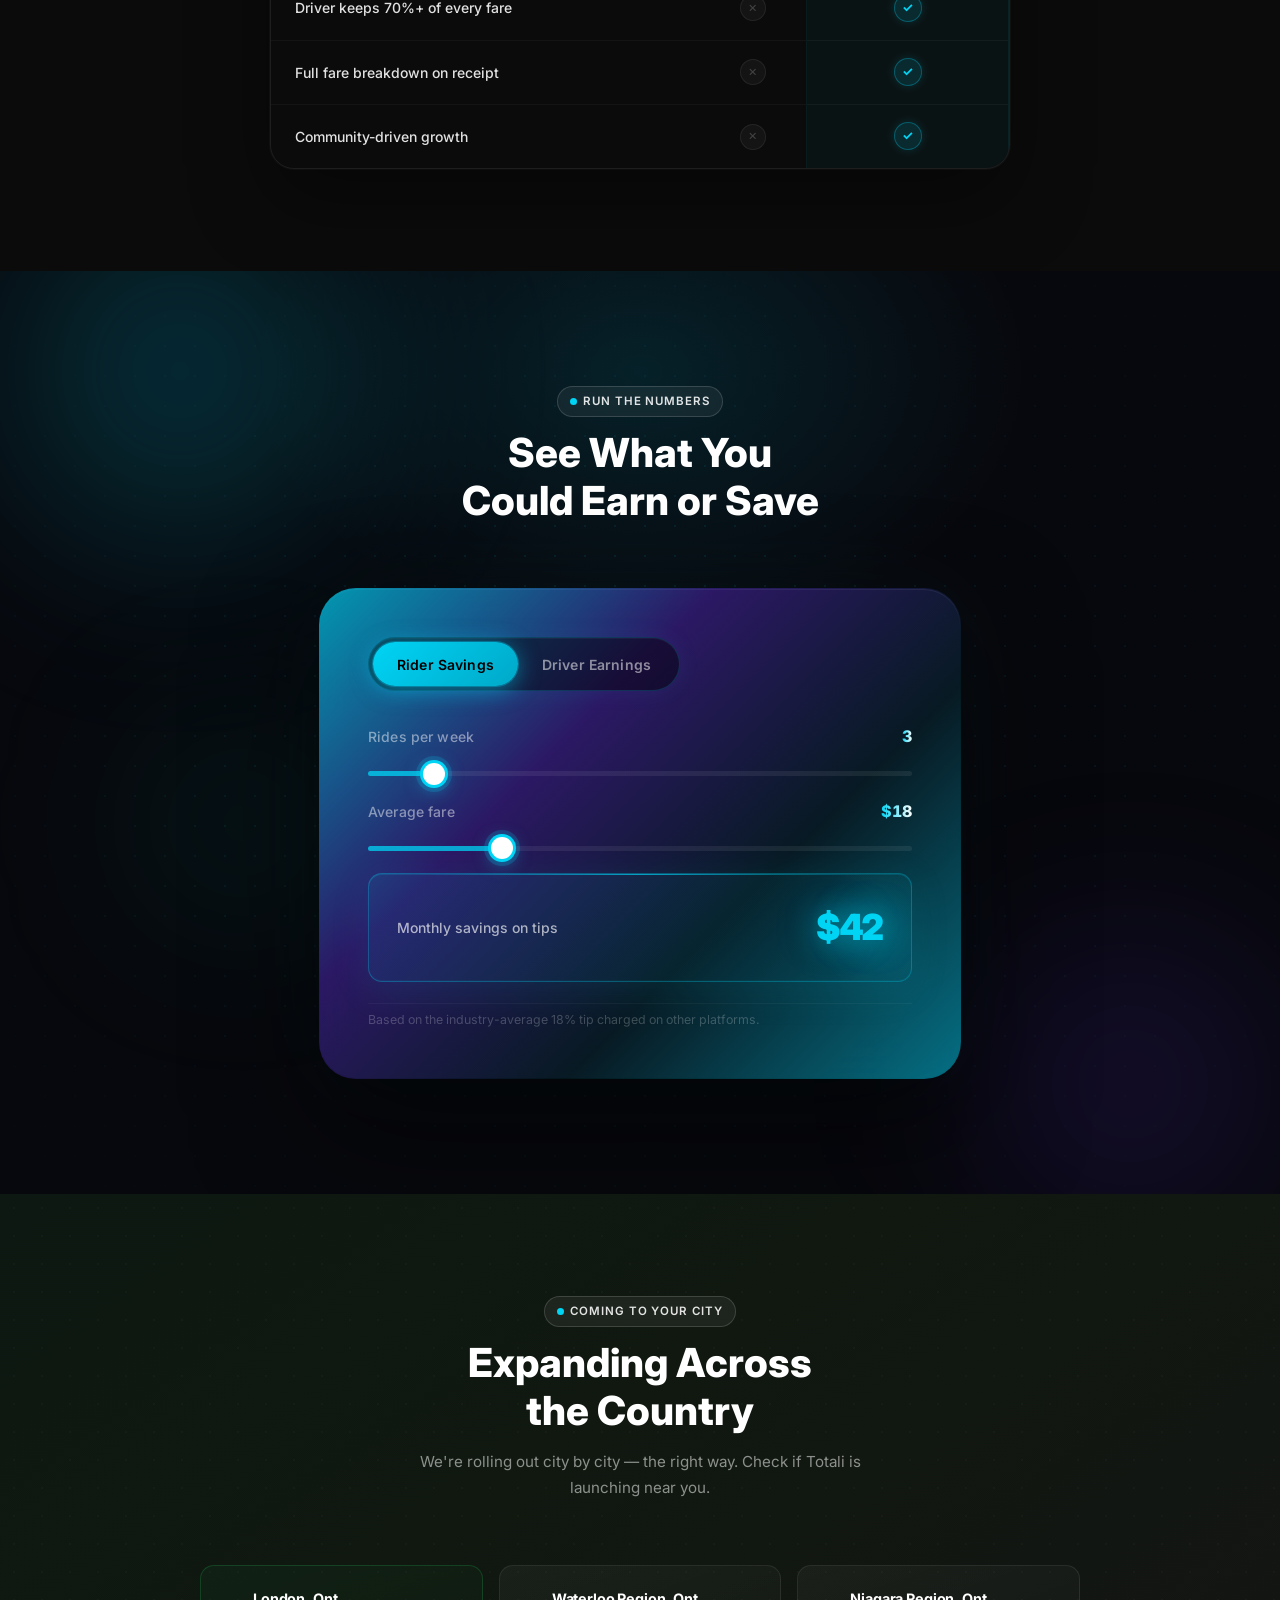
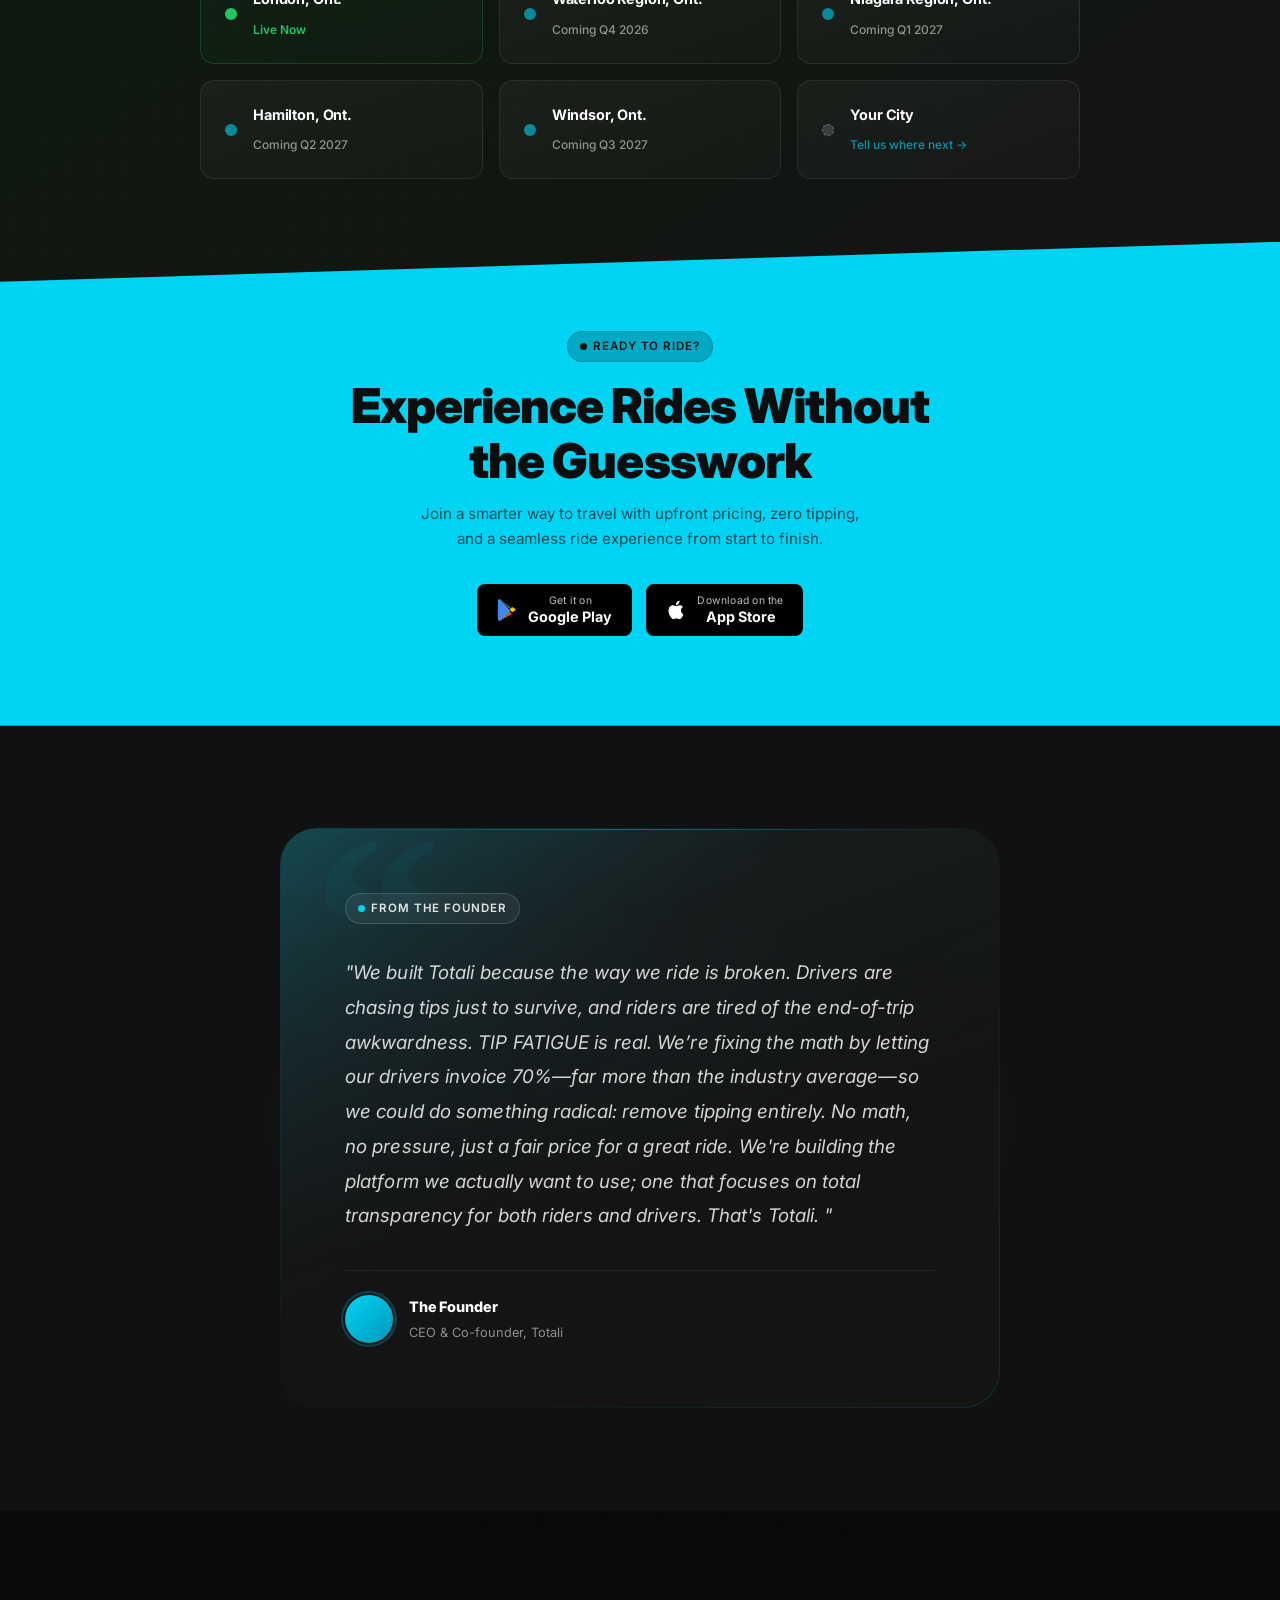
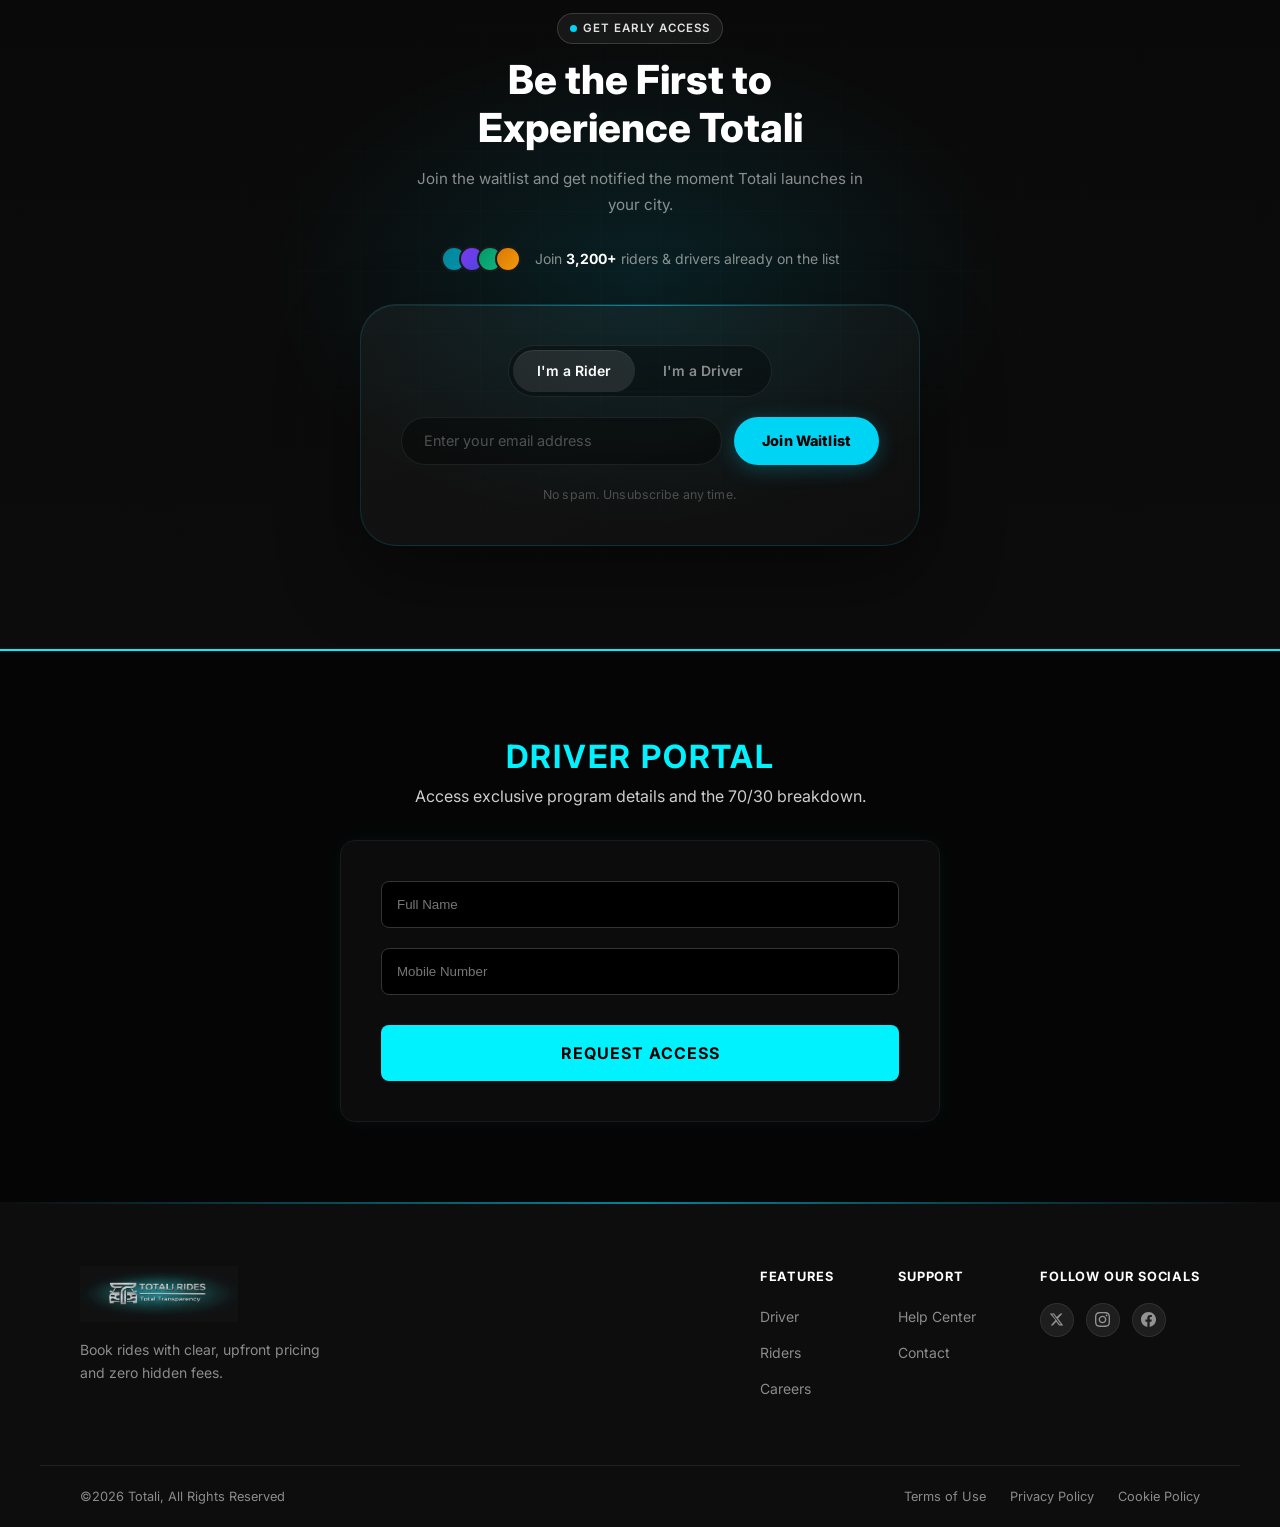
==== commit fea94e97: "Update index.html" ====
--- a/index.html
+++ b/index.html
@@ -33,7 +33,7 @@
         <ul class="navbar__links" id="navLinks">
           <li><a href="#faq" class="navbar__link">FAQ</a></li>
           <li><a href="#" class="navbar__link">Sign up</a></li>          
-          </li><a href="#driver-gate" style="color: #ffcc00; font-weight: bold; text-decoration: none; margin-left: 20px;">DRIVE WITH TOTALI</a>
+     <li><a href="#driver-gate" style="color: #00f2ff; font-weight: bold; text-decoration: none; margin-left: 20px;" class="navbar__link">DRIVE WITH TOTALI</a></li>          
         </ul>
 
         <button class="navbar__hamburger" id="hamburger" aria-label="Toggle navigation">
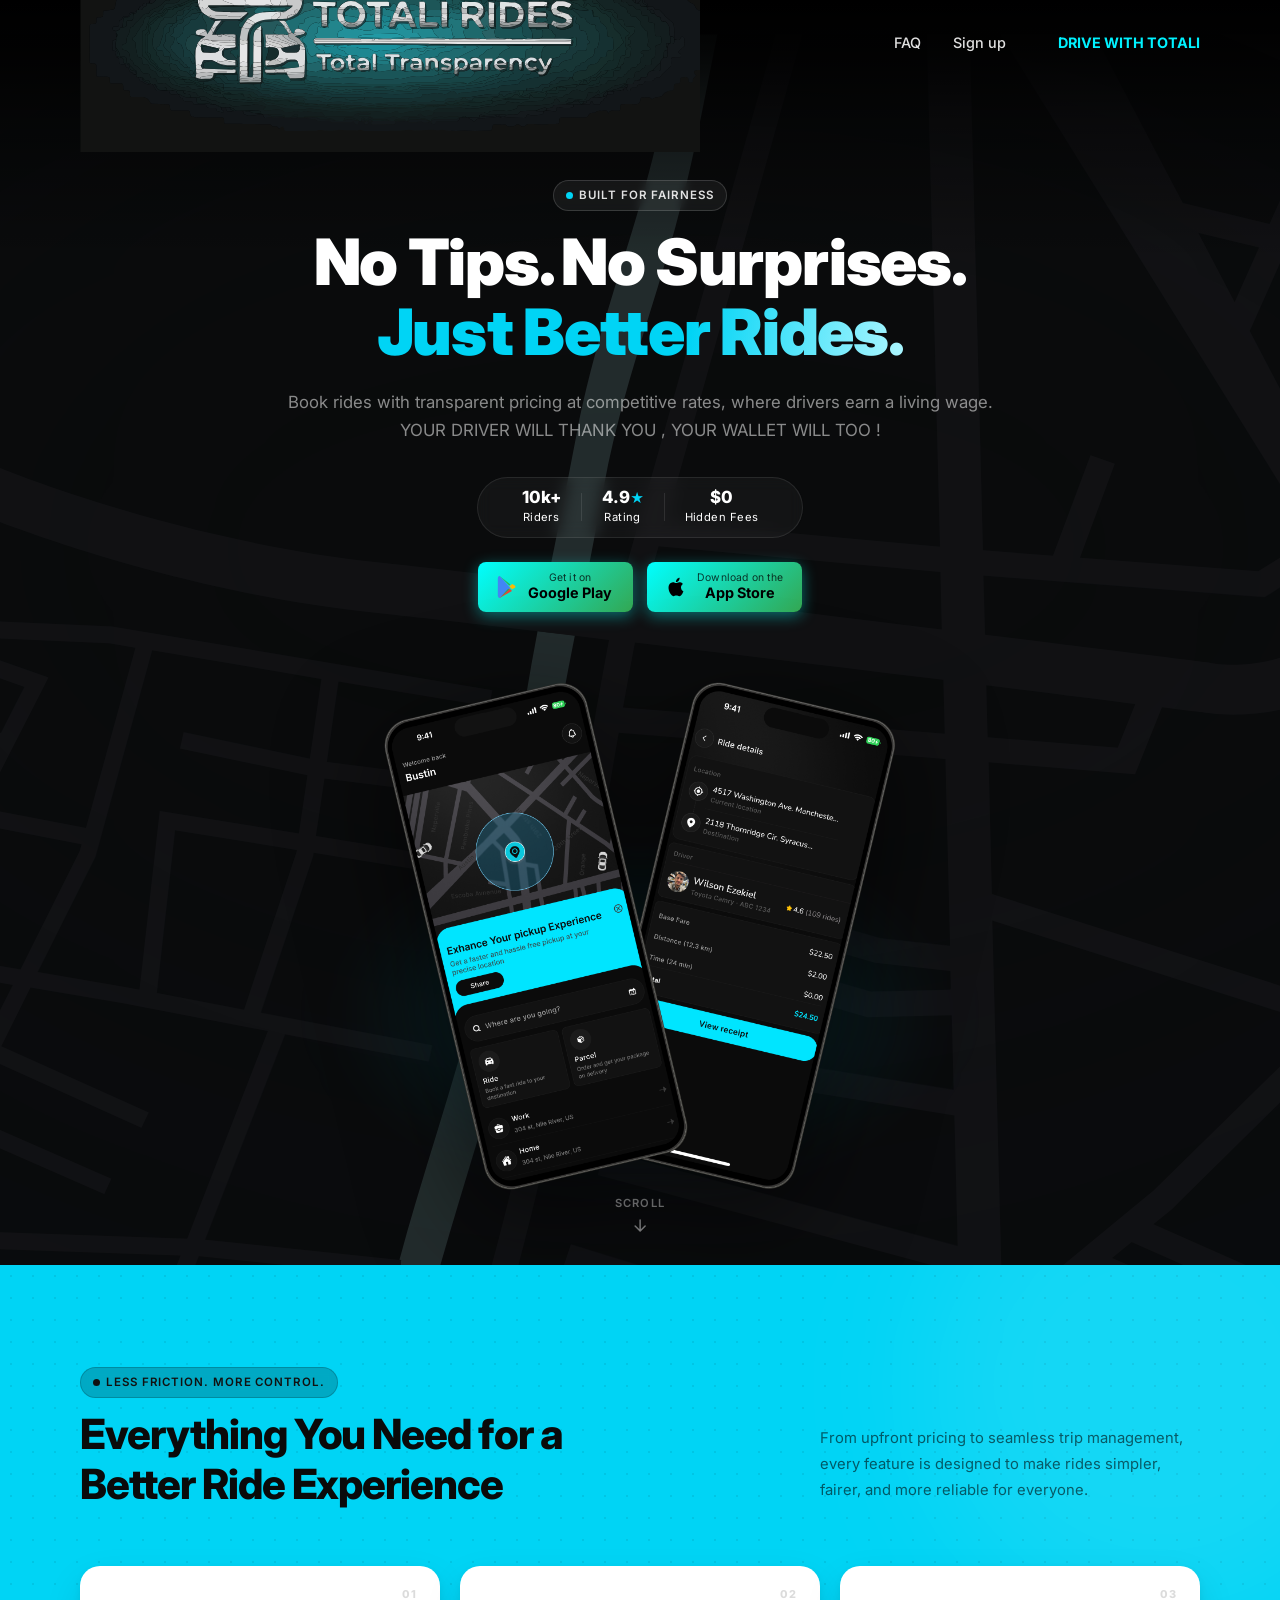
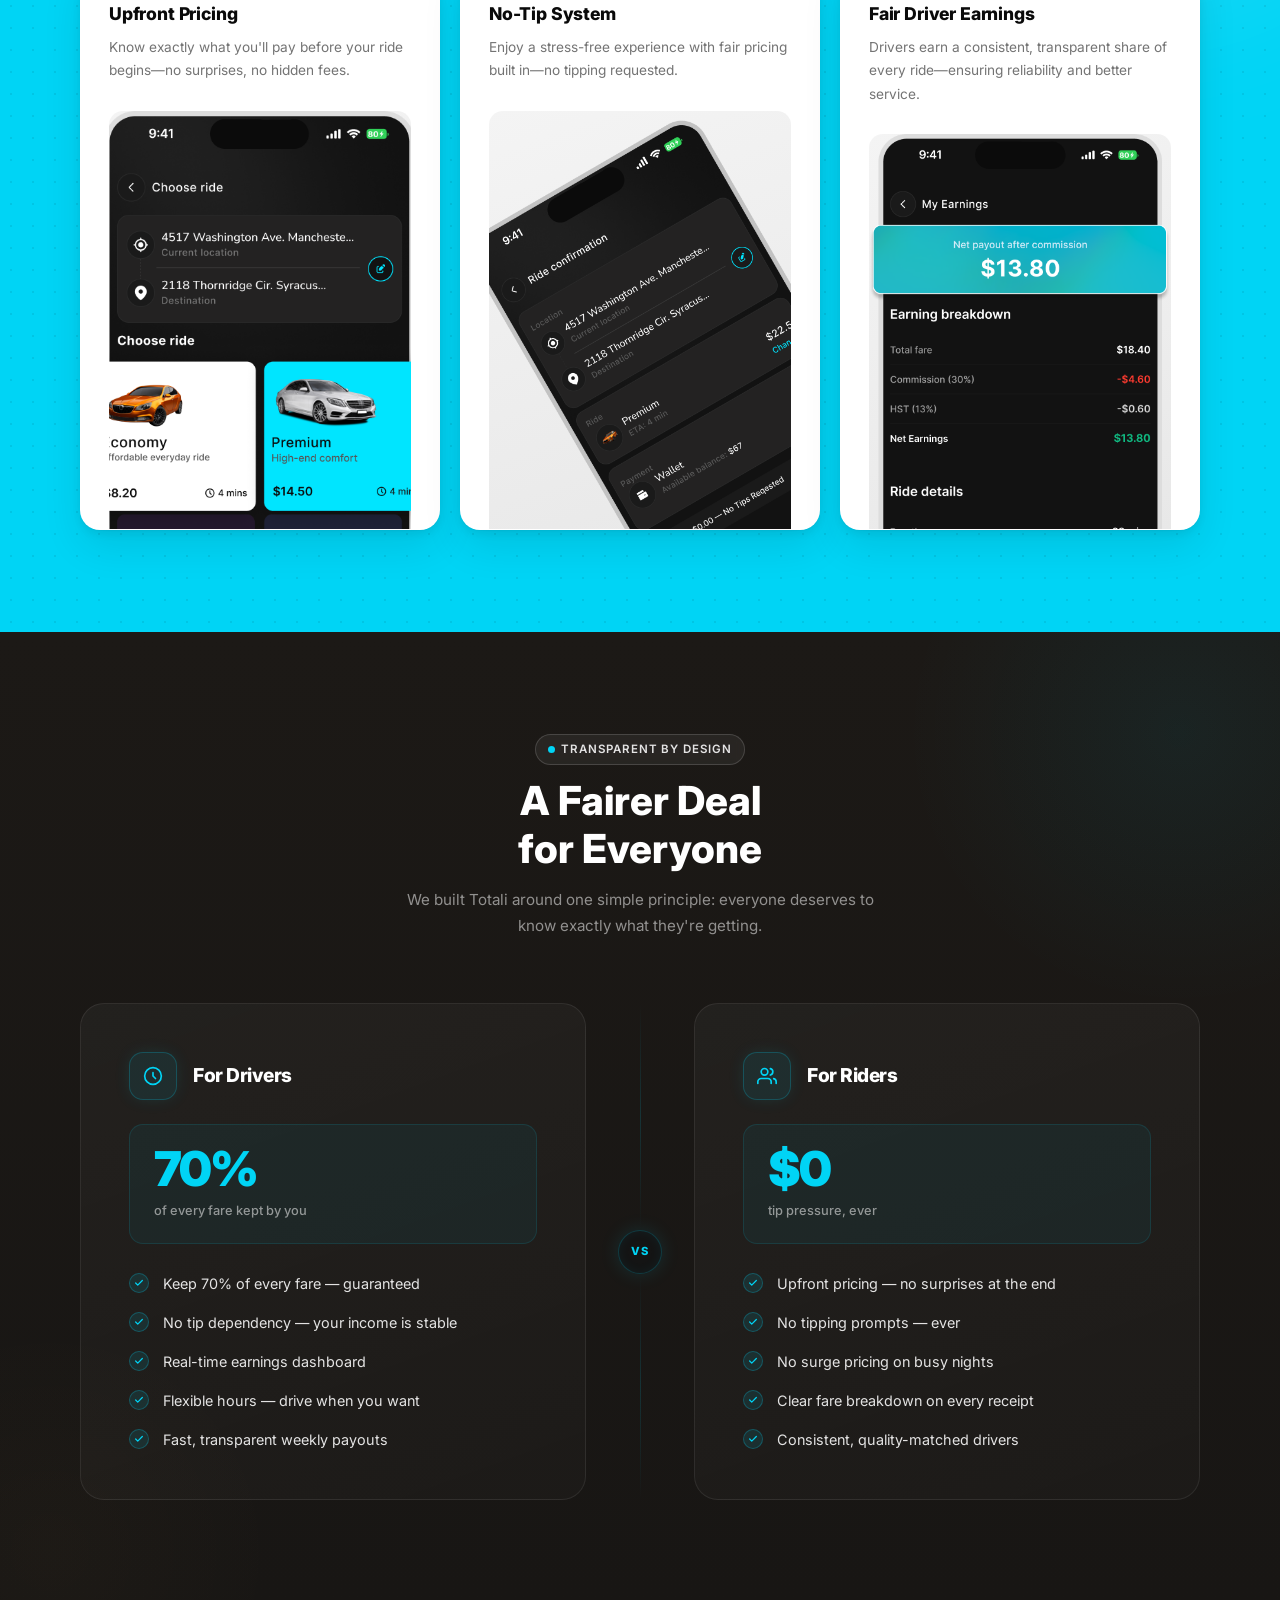
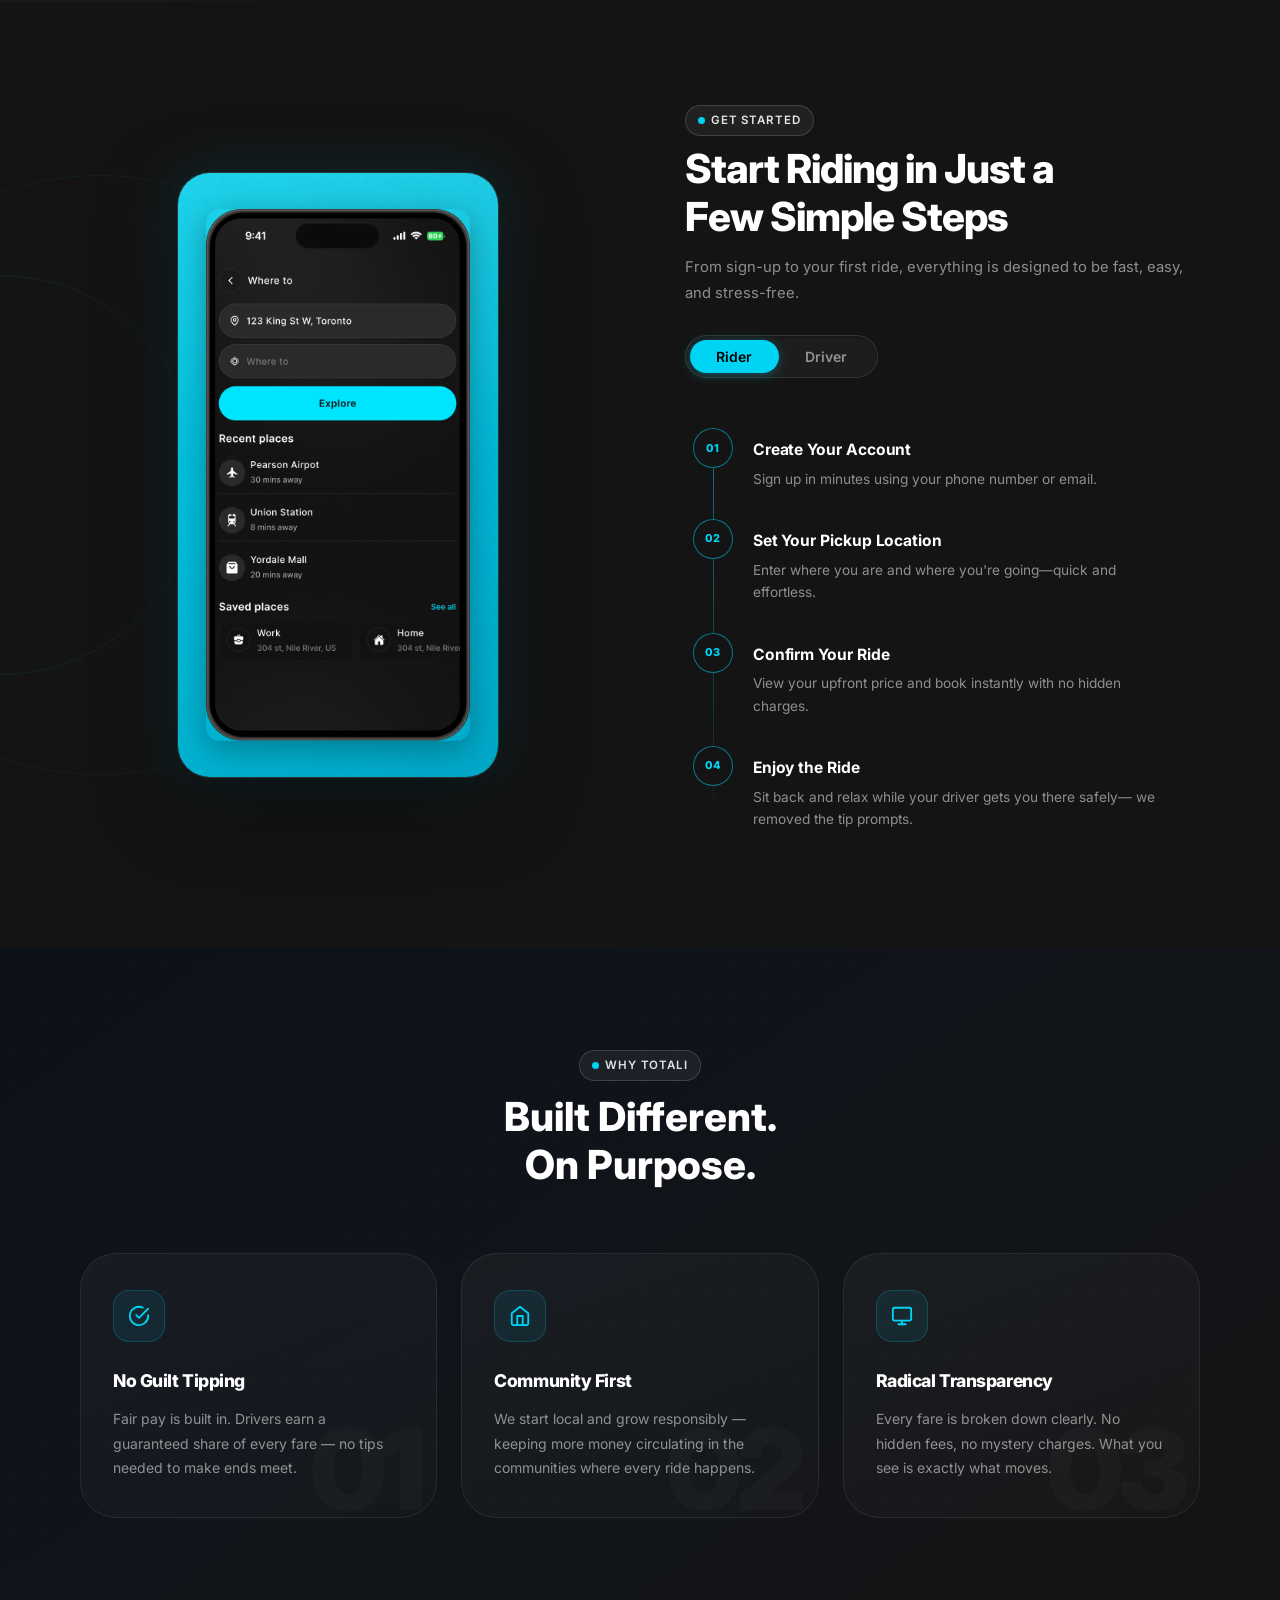
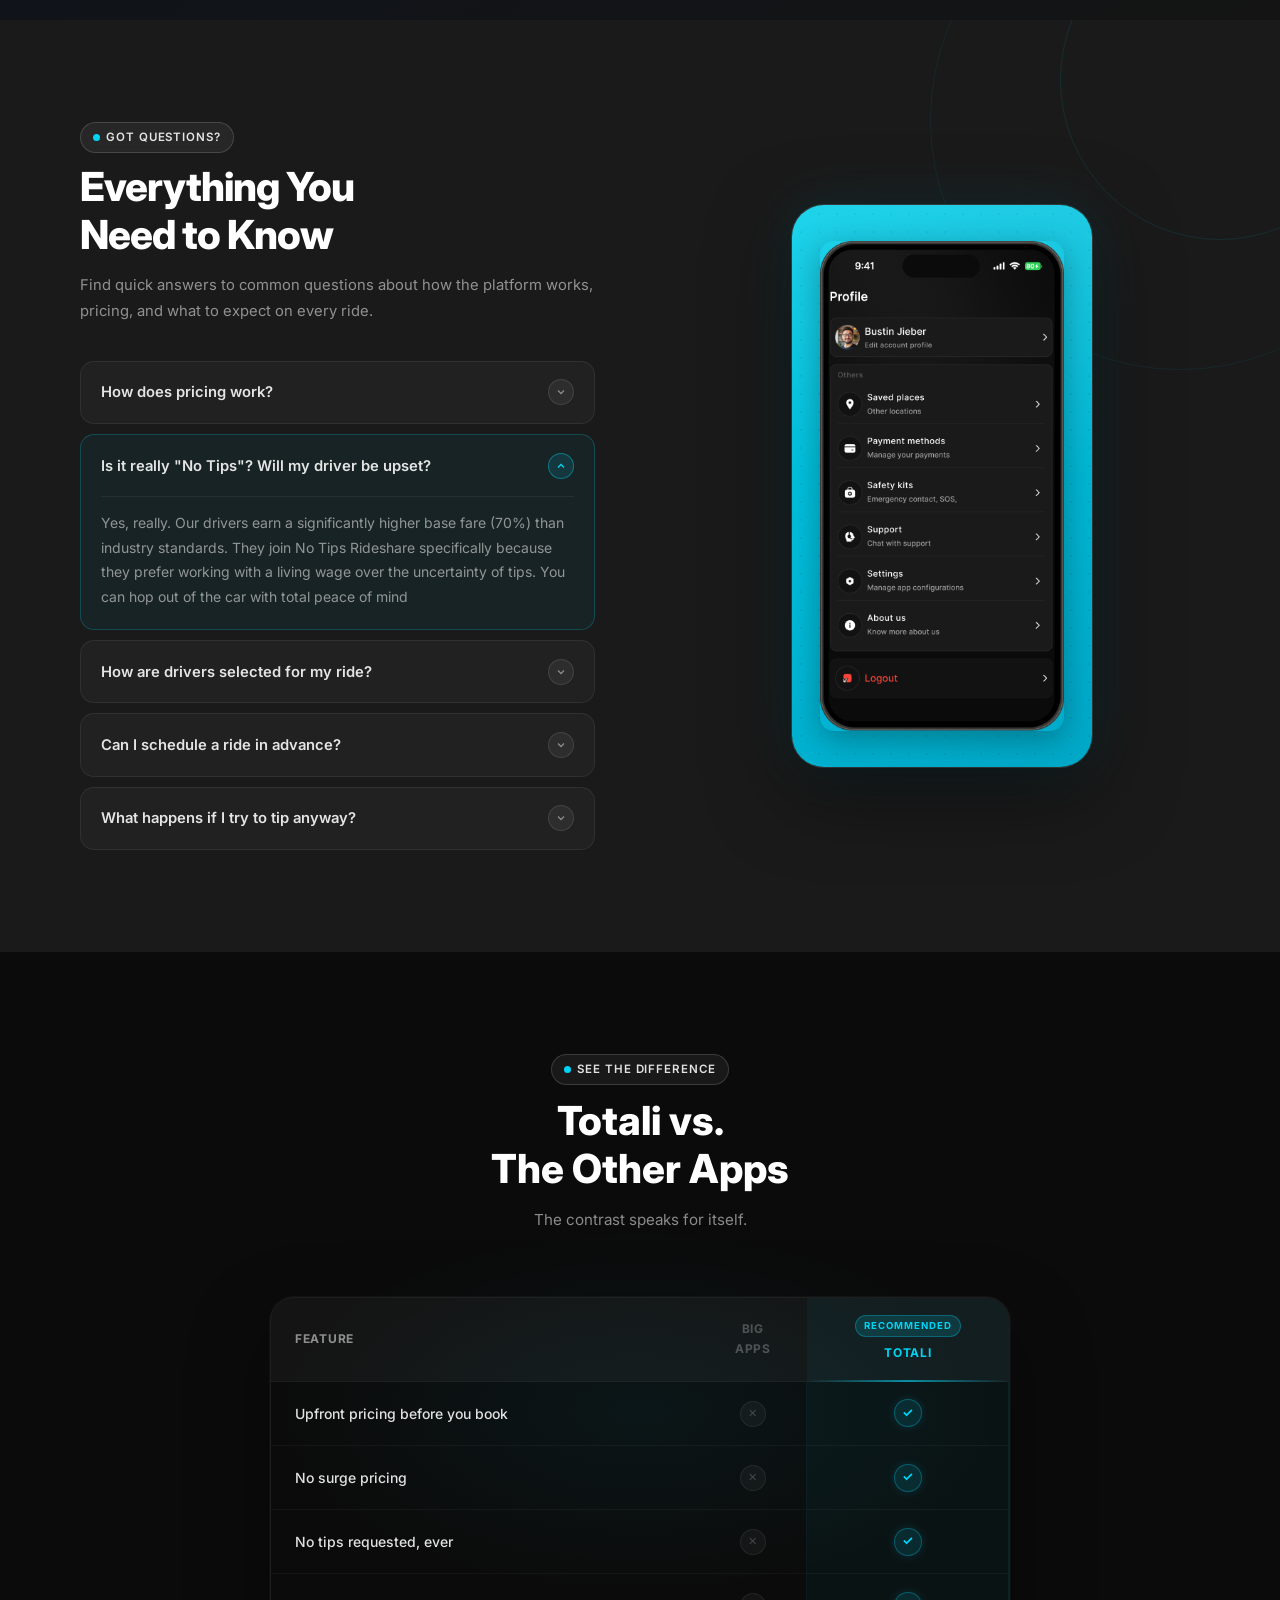
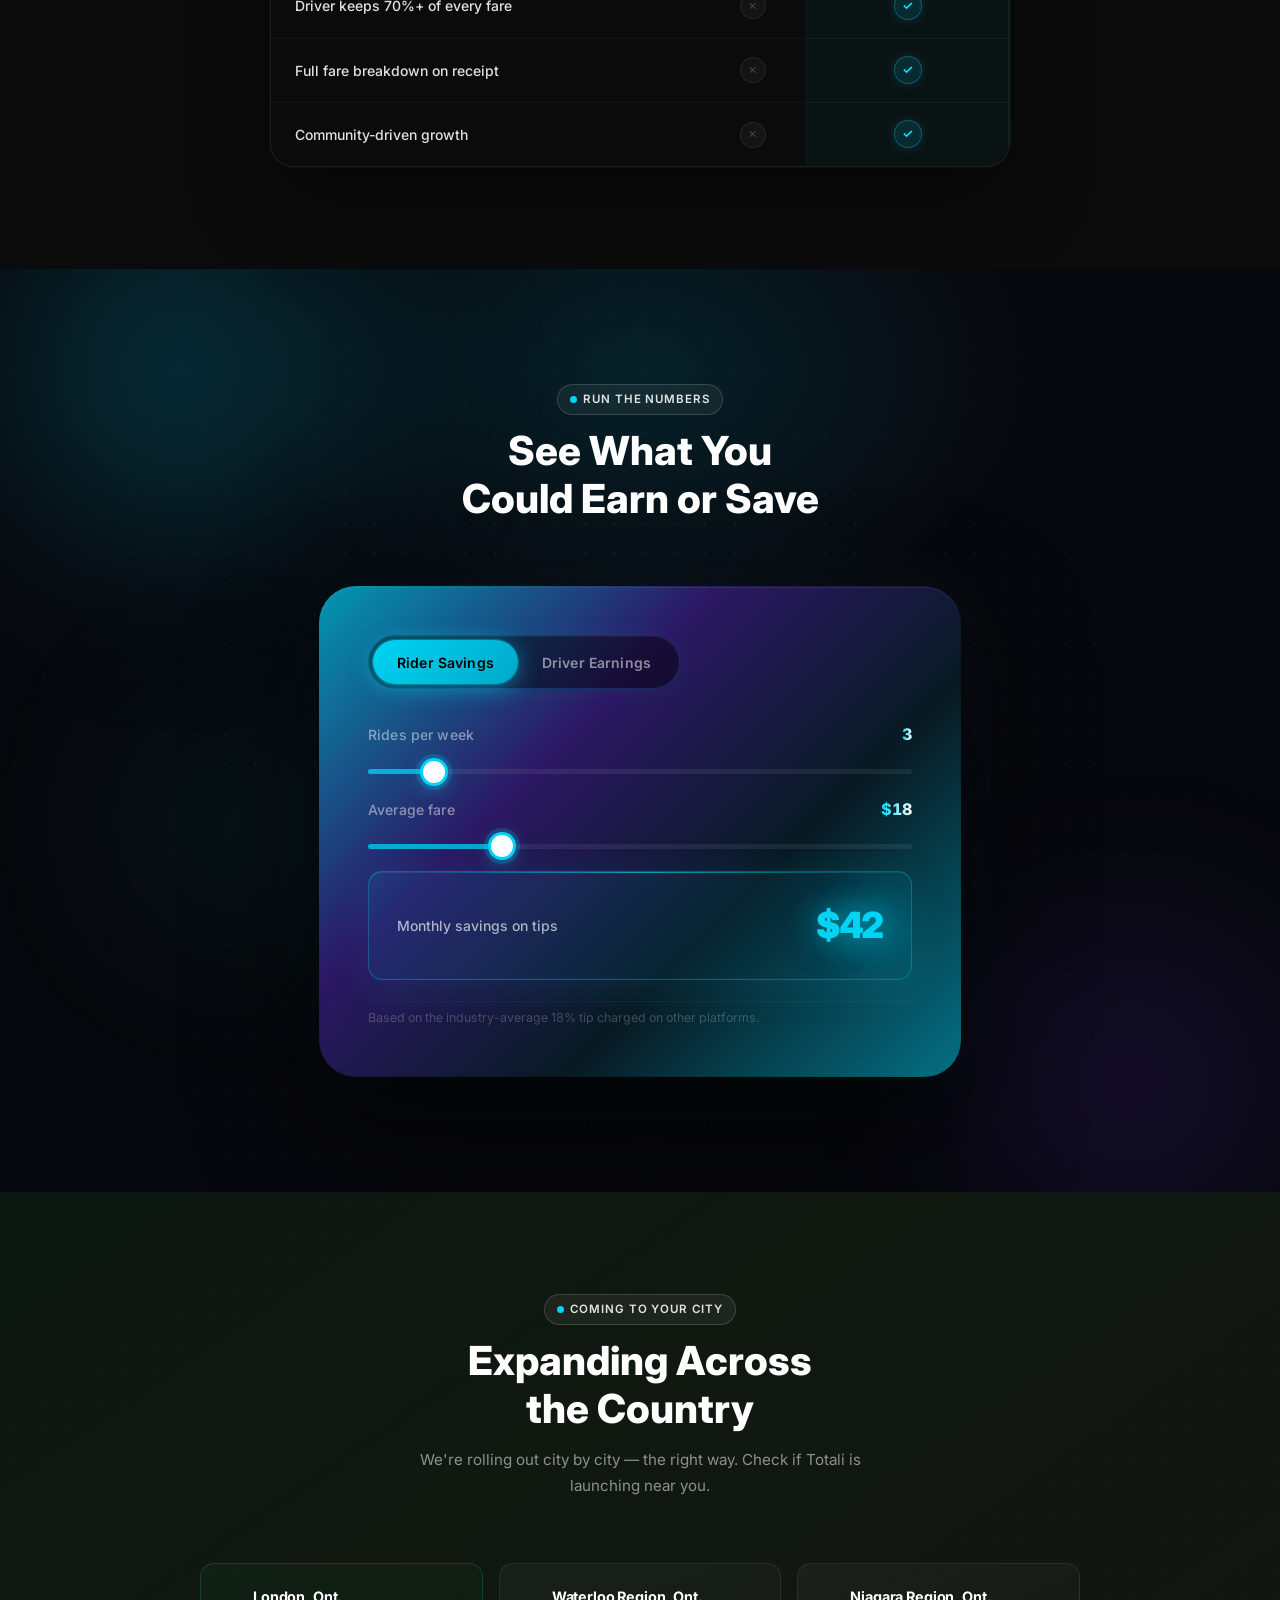
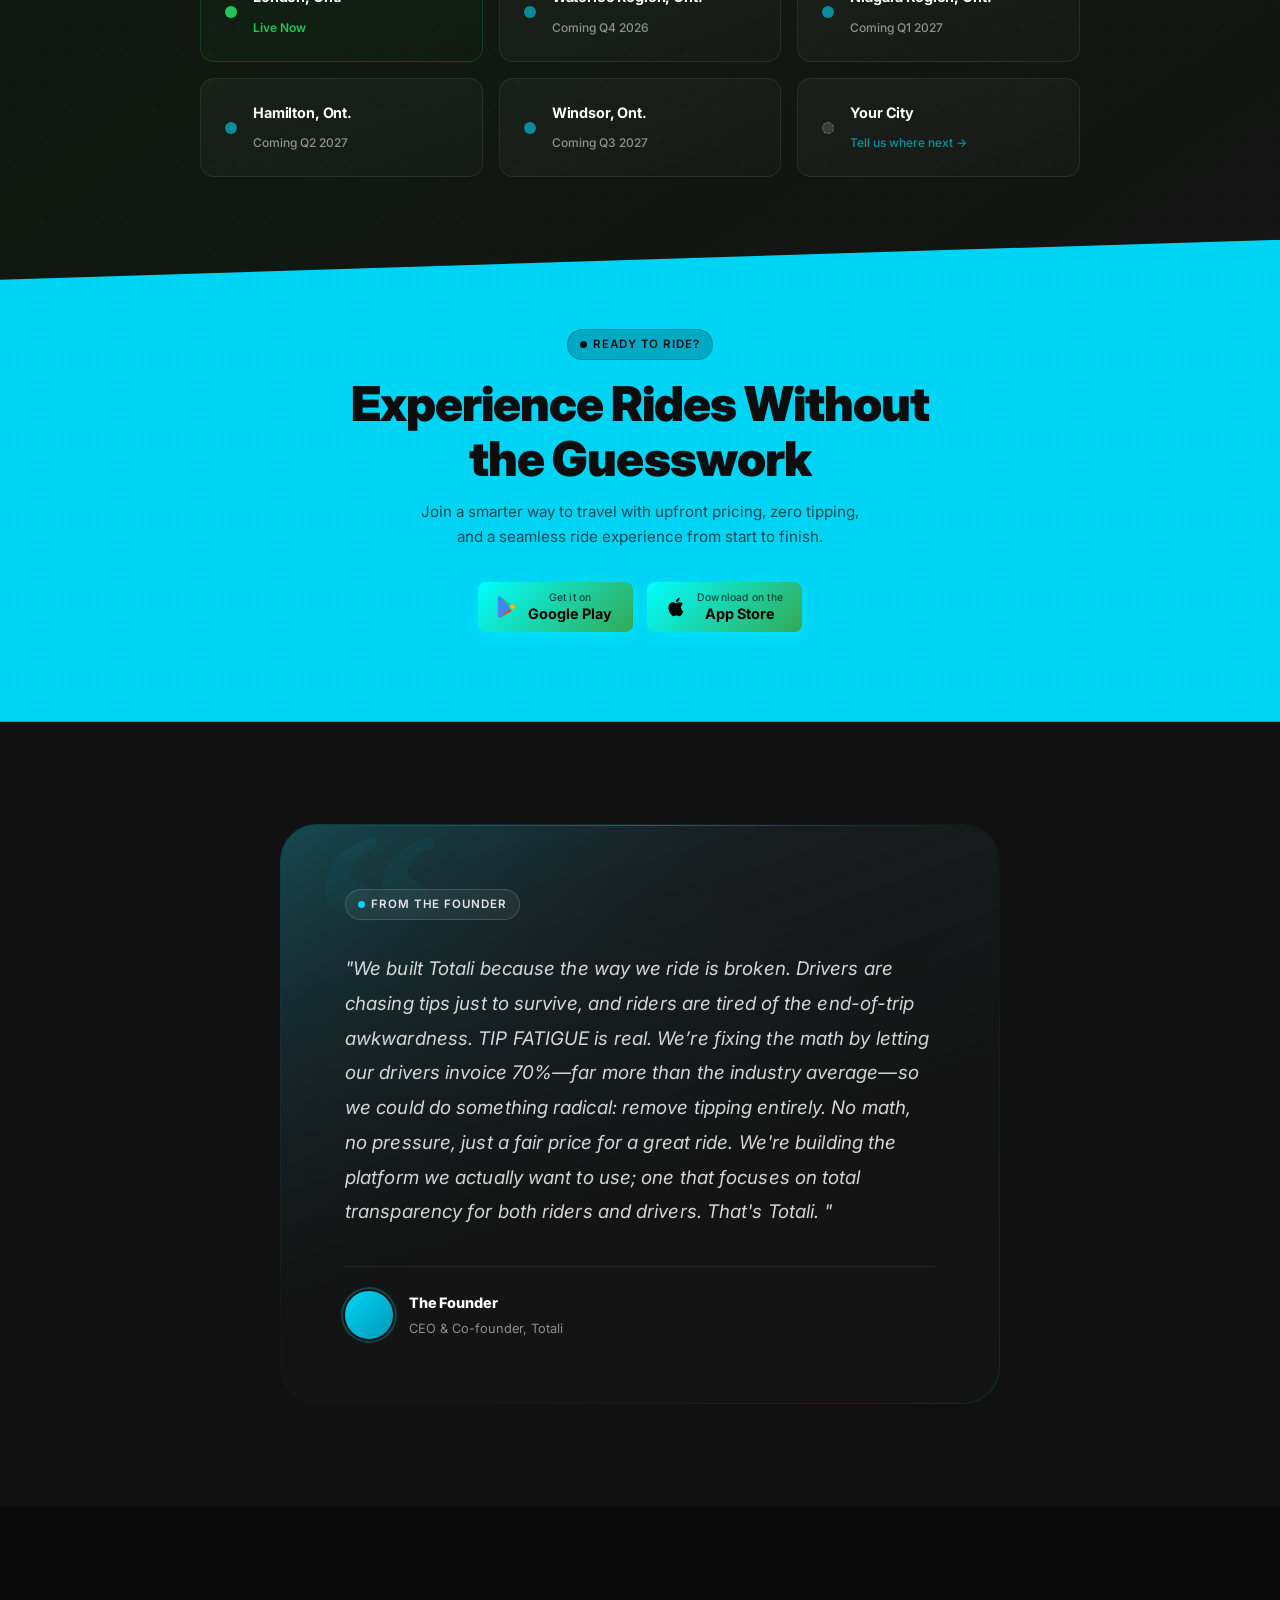
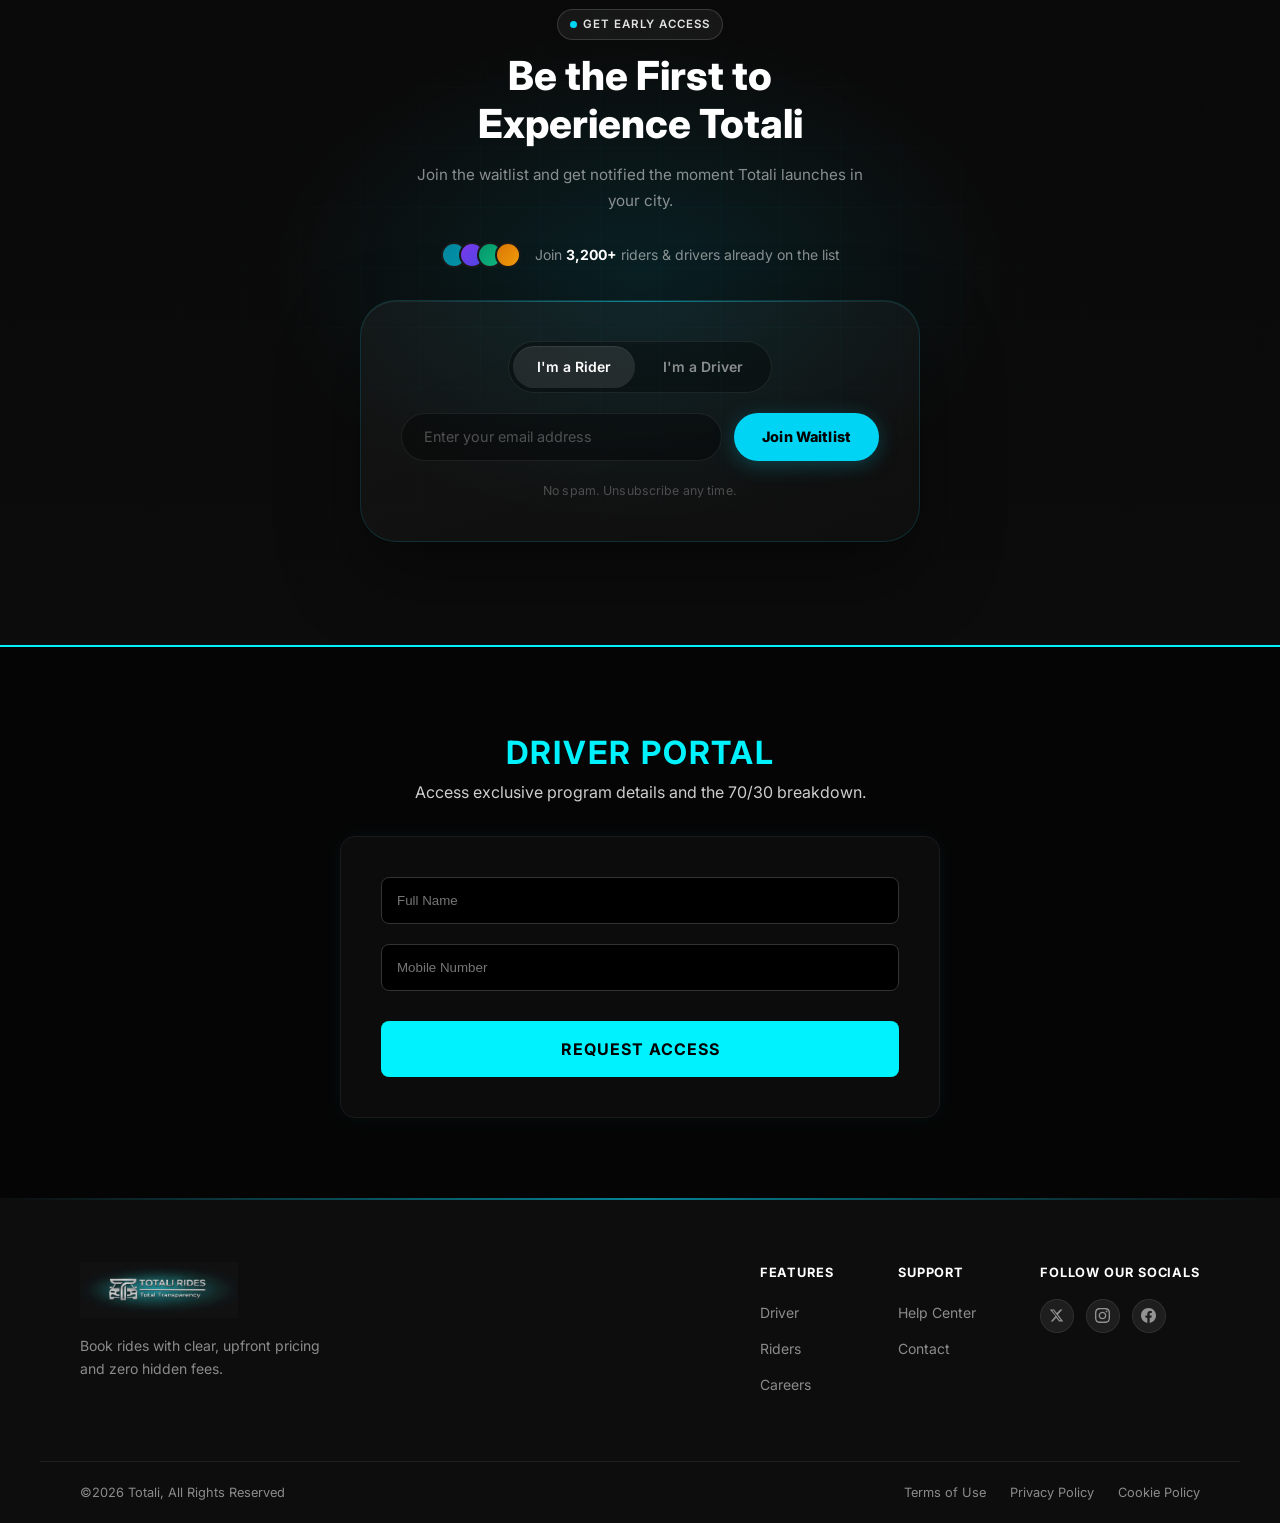
==== commit ce1da971: "Fix logo image source in index.html" ====
--- a/index.html
+++ b/index.html
@@ -3,7 +3,7 @@
   <head>
     <meta charset="UTF-8" />
     <meta name="viewport" content="width=device-width, initial-scale=1.0" />
-    <title>Totali Rides — No Tips. Fair Earnings. Better Rides.</title>
+    <title>Totali Rides — No Tips. No Surprises. Just Better Rides.</title>
     <meta name="description" content="Book rides with clear, upfront pricing and zero hidden fees. What you see is exactly what you pay—every single time.  " />
 
     <!-- AOS Animation Library -->
@@ -27,7 +27,7 @@
       <div class="container navbar__inner">
 
         <a href="#" class="navbar__logo">
-          <img src="assets/images/logo.png" alt="Totali Rides" class="navbar__logo-img" /> 
+          <img src="assets/images/logo-glow.svg" alt="Totali Rides" class="navbar__logo-img" /> 
         </a>
 
         <ul class="navbar__links" id="navLinks">
--- a/css/style.css
+++ b/css/style.css
@@ -3013,3 +3013,31 @@
     height: auto !important; 
     padding: 5px 0 !important;  /* Adjust these 5px to 0px if you want zero gap */
 }
+  /* --- VIBRANT GRADIENT STORE BUTTONS --- */
+.store-btn {
+    background: linear-gradient(135deg, #00FFFF 0%, #34A853 100%) !important;
+    border: none !important;
+    color: #000000 !important;
+    transition: all 0.3s ease !important;
+    box-shadow: 0 4px 15px rgba(0, 255, 255, 0.2);
+    display: inline-flex !important;
+    align-items: center;
+    padding: 10px 20px;
+    border-radius: 8px;
+    text-decoration: none;
+}
+
+.store-btn:hover {
+    transform: translateY(-3px);
+    box-shadow: 0 8px 25px rgba(0, 255, 255, 0.4);
+    filter: brightness(1.1);
+}
+
+/* Force text and icons to black for contrast */
+.store-btn span strong, 
+.store-btn span small,
+.store-btn svg,
+.store-btn--apple svg {
+    color: #000000 !important;
+    fill: #000000 !important;
+}
--- a/css/responsive.css
+++ b/css/responsive.css
@@ -607,3 +607,29 @@
     transform: none !important;
   }
 }
+/* ============================================================
+   BUTTON POLISH OVERRIDE (Ensures Cyan/Green Glow)
+   ============================================================ */
+
+.store-btn {
+    background: linear-gradient(135deg, #00FFFF 0%, #34A853 100%) !important;
+    border: none !important;
+    color: #000000 !important;
+    box-shadow: 0 4px 15px rgba(0, 255, 255, 0.4) !important;
+    display: inline-flex !important;
+    text-decoration: none !important;
+}
+
+/* Force icons and text to black for high visibility */
+.store-btn span strong, 
+.store-btn span small,
+.store-btn svg,
+.store-btn--apple svg {
+    color: #000000 !important;
+    fill: #000000 !important;
+}
+
+.store-btn:hover {
+    transform: translateY(-3px) !important;
+    filter: brightness(1.1) !important;
+}
